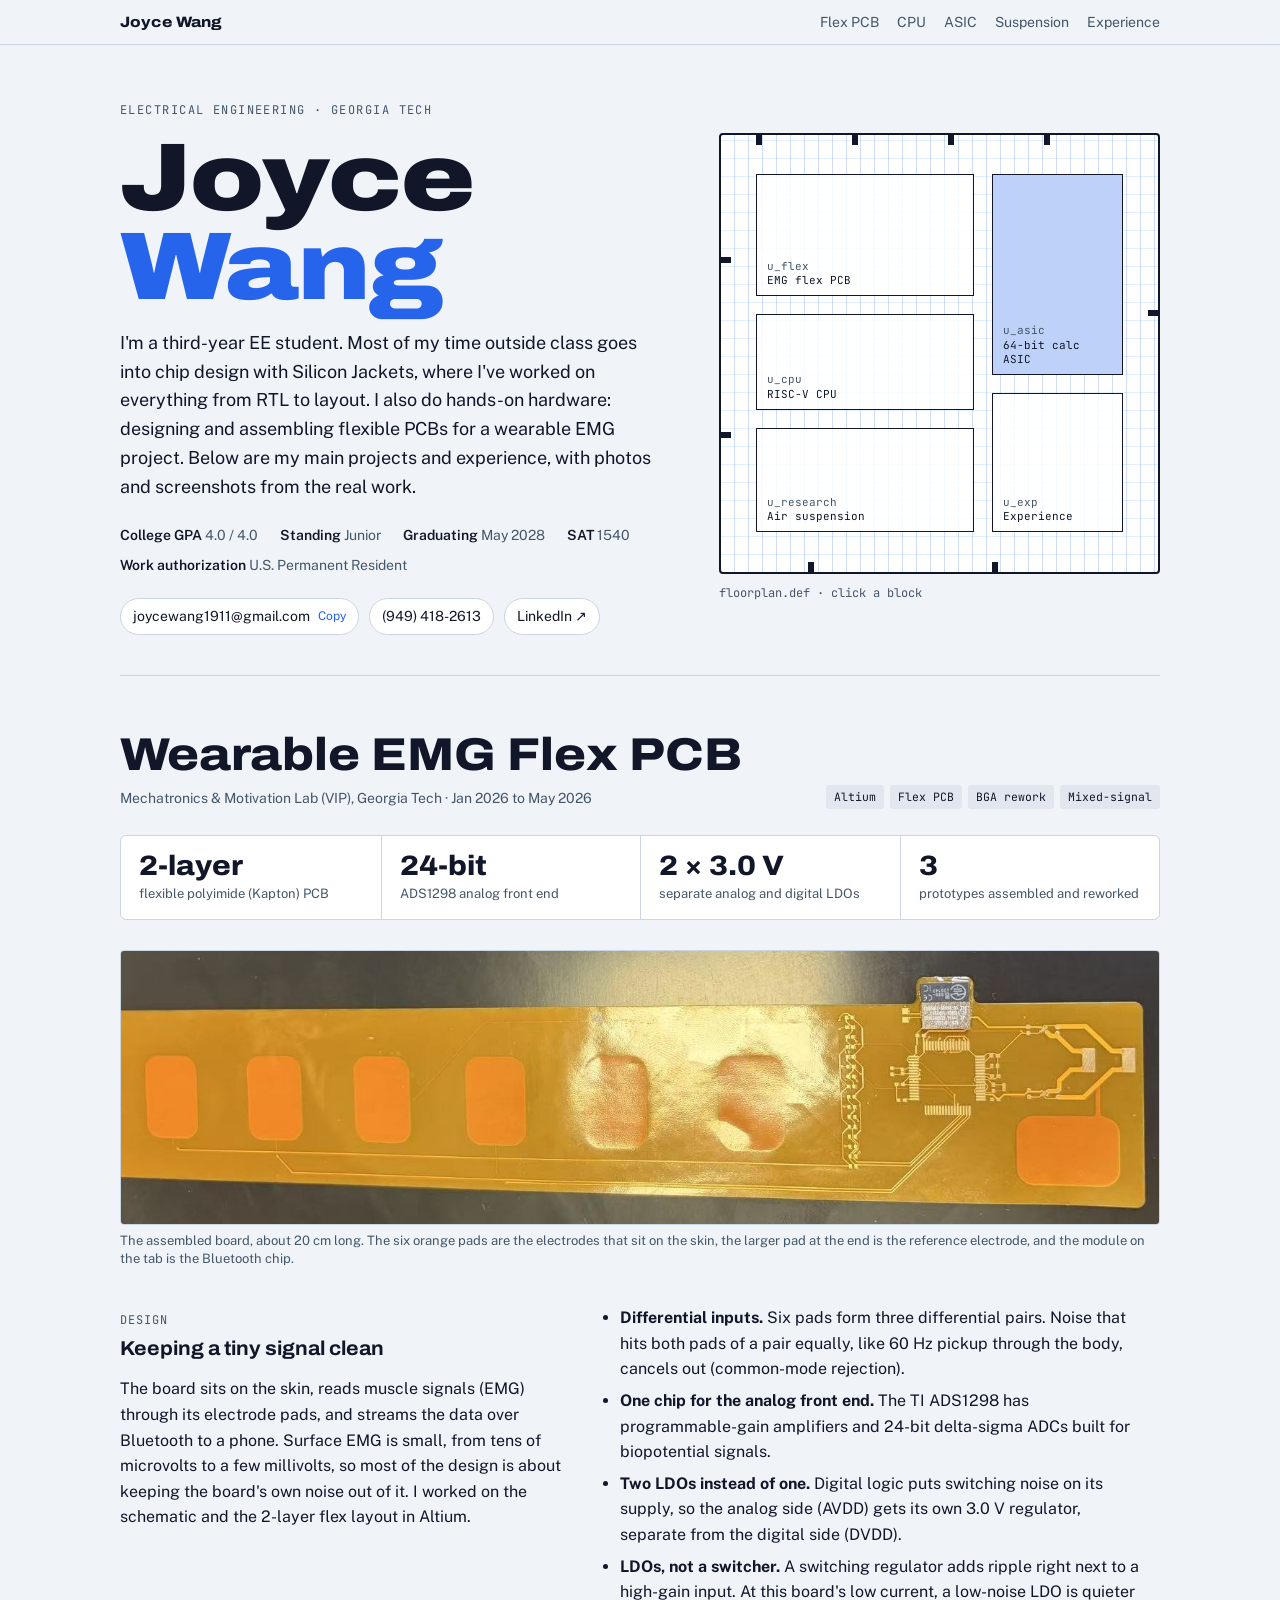
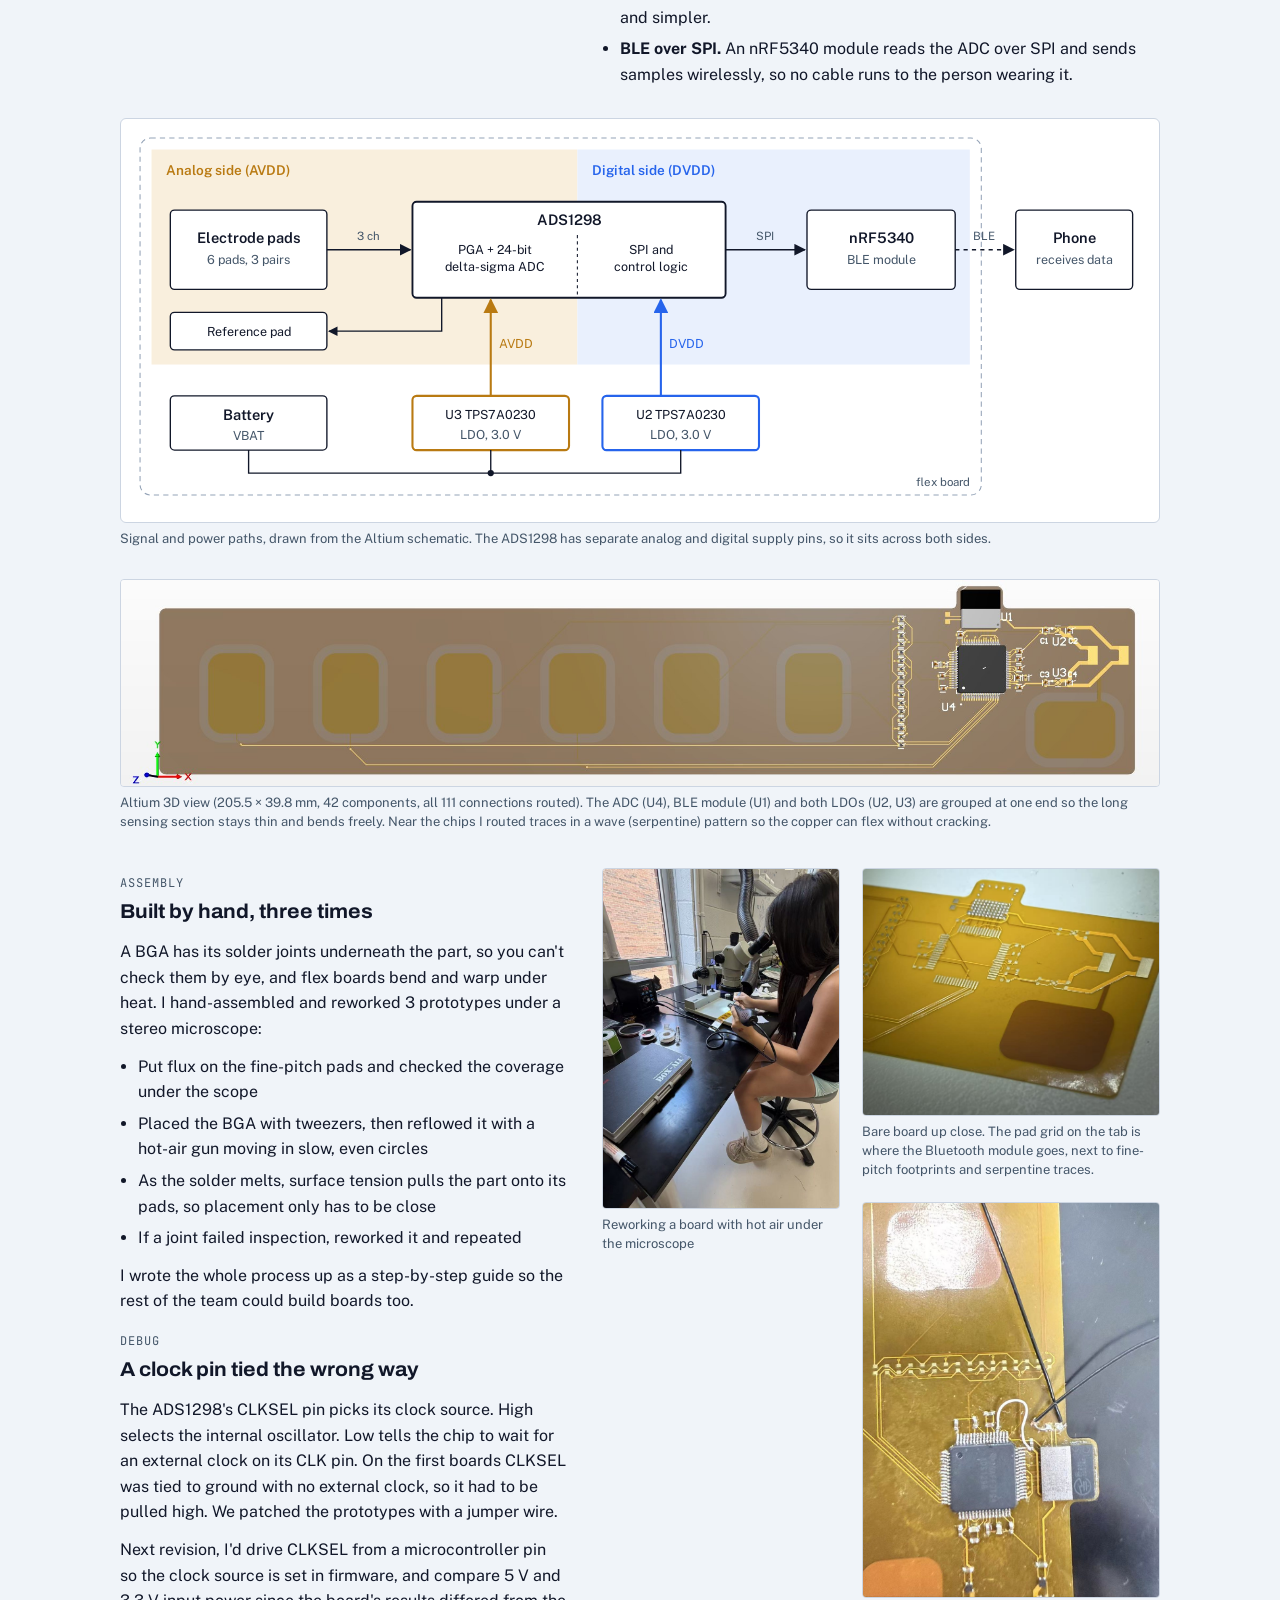
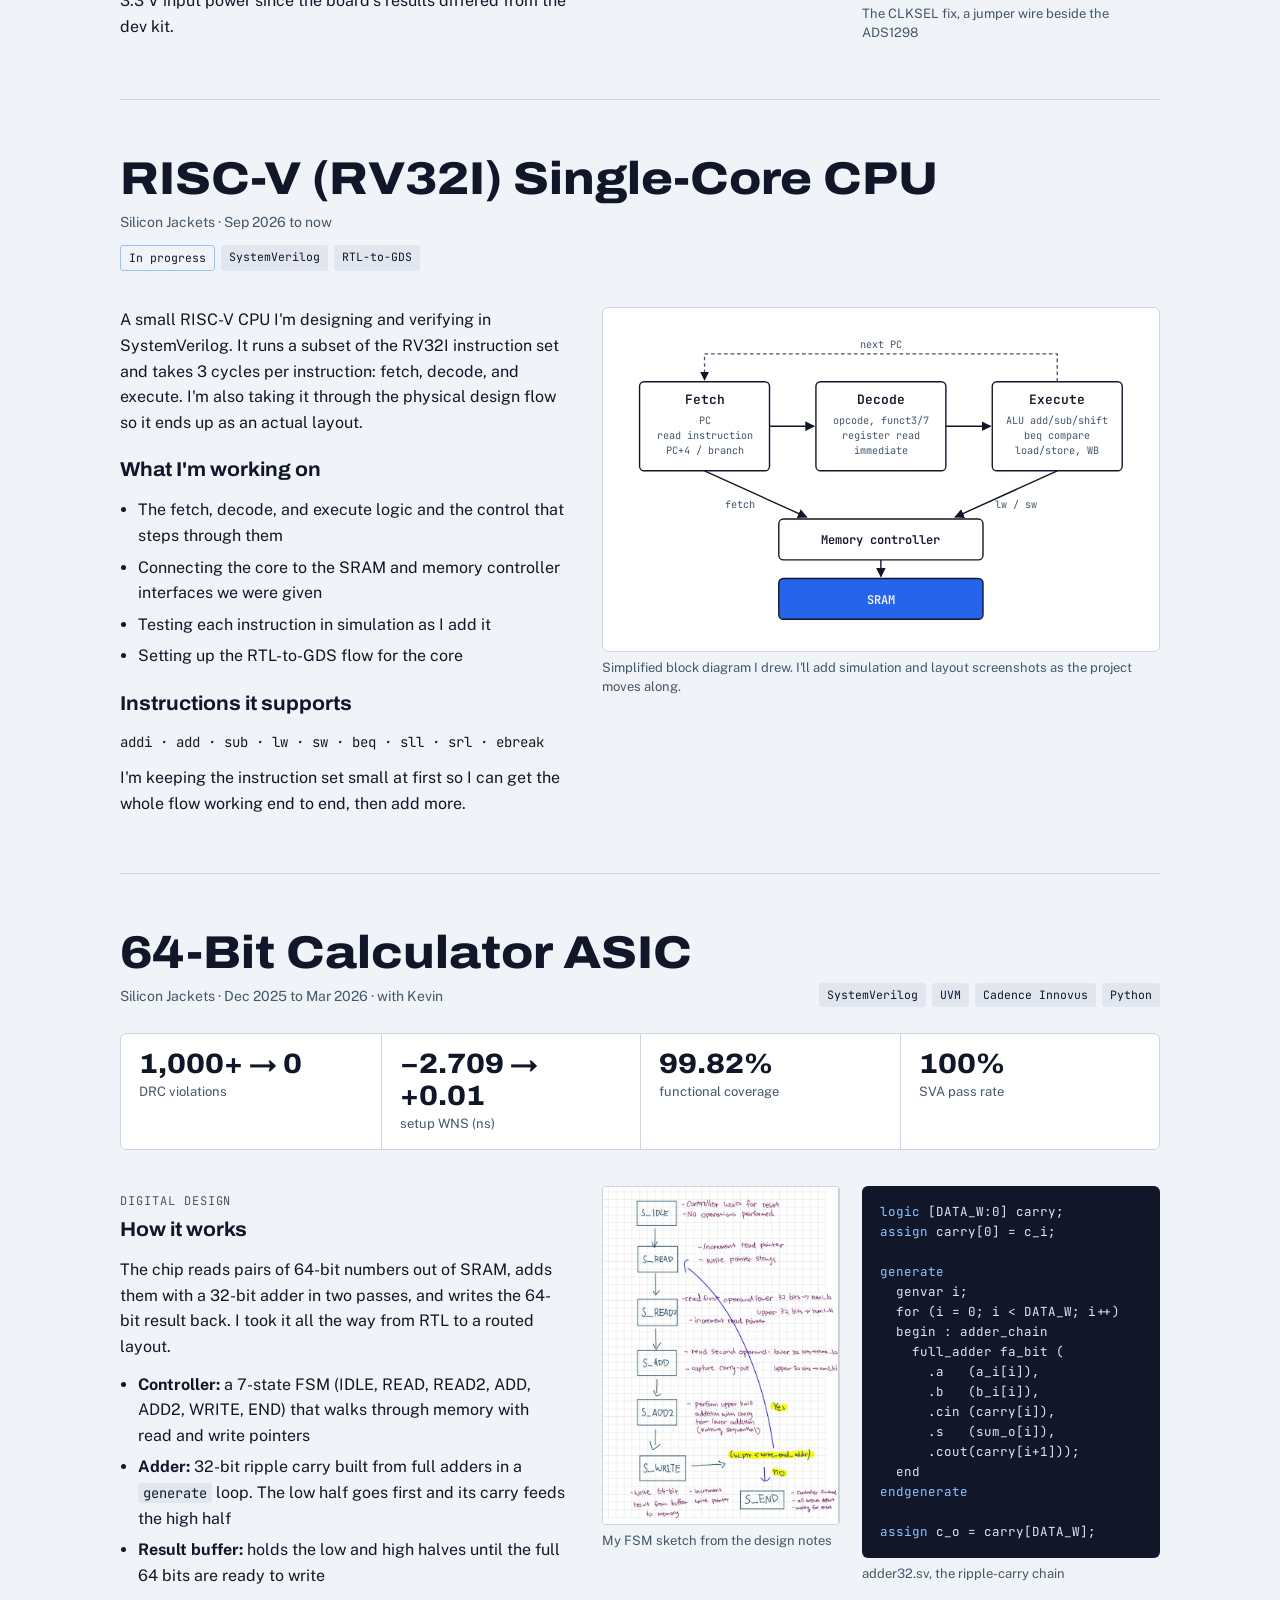
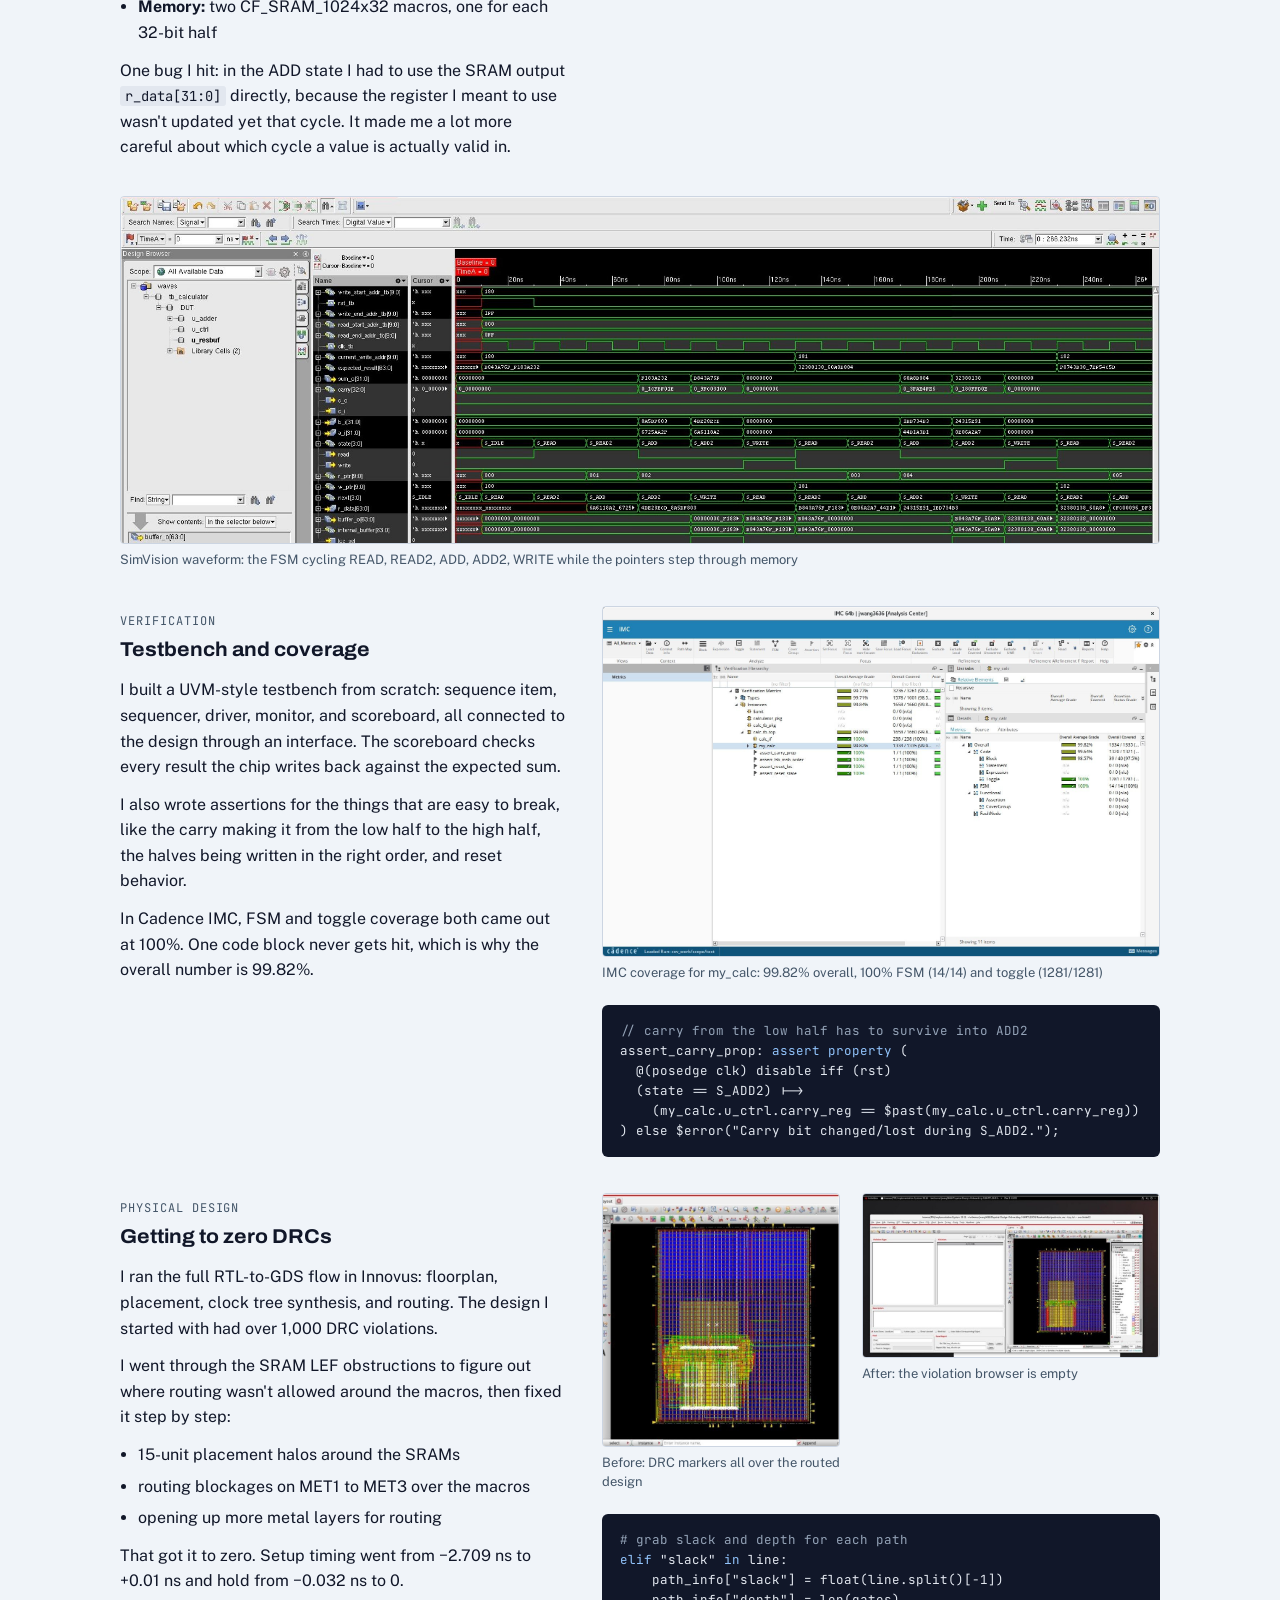
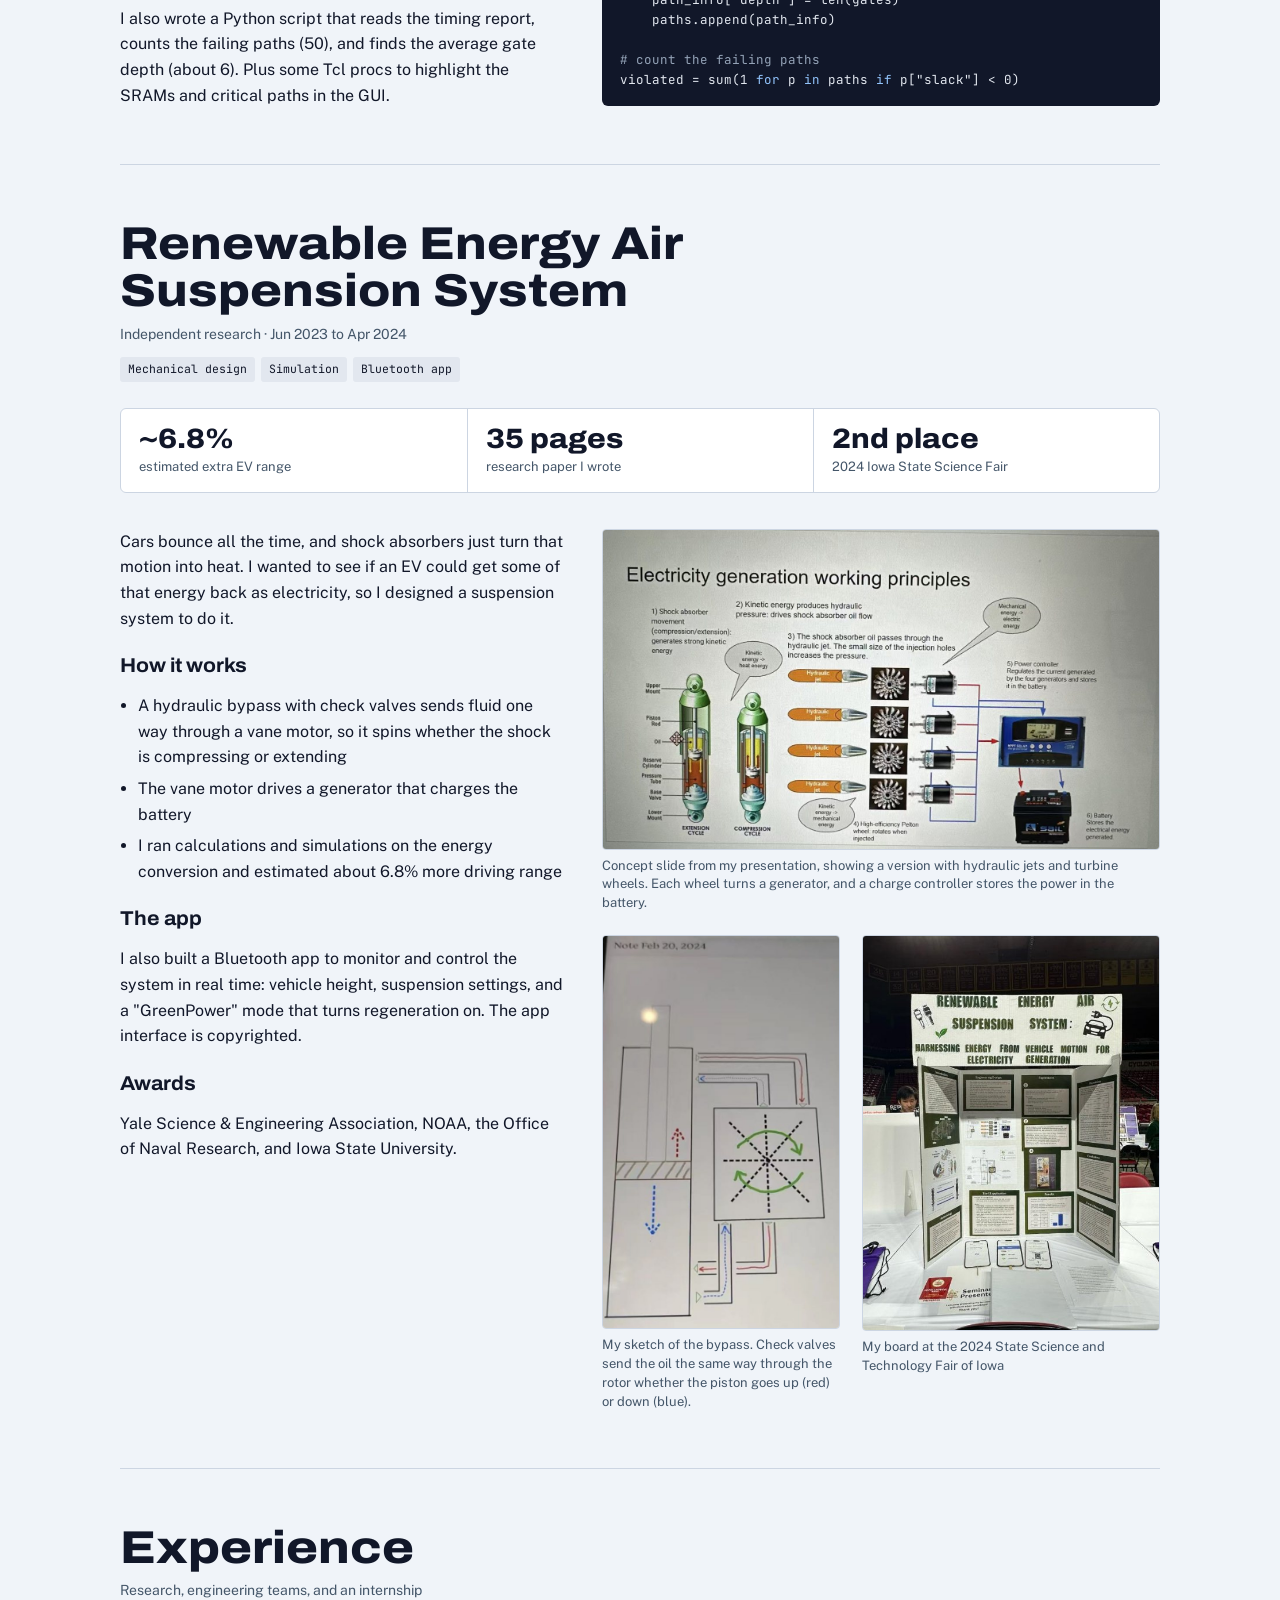
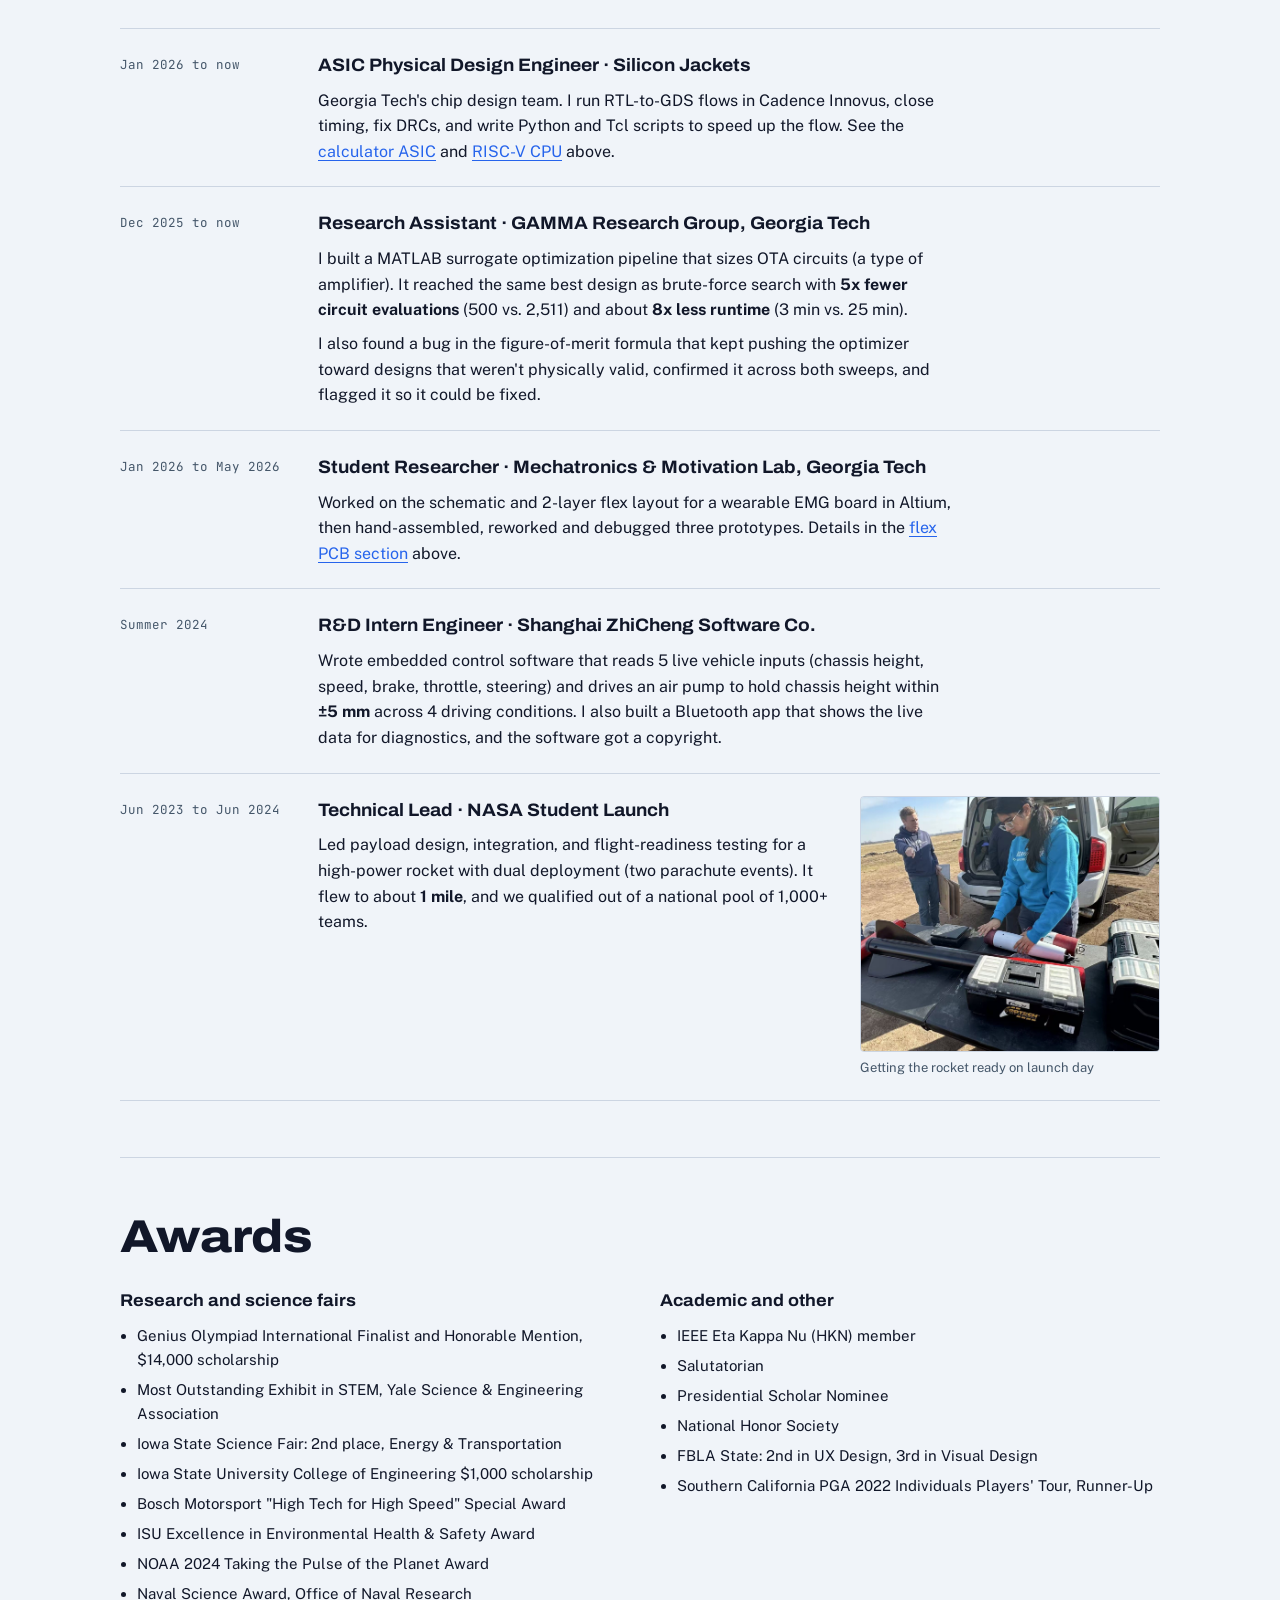
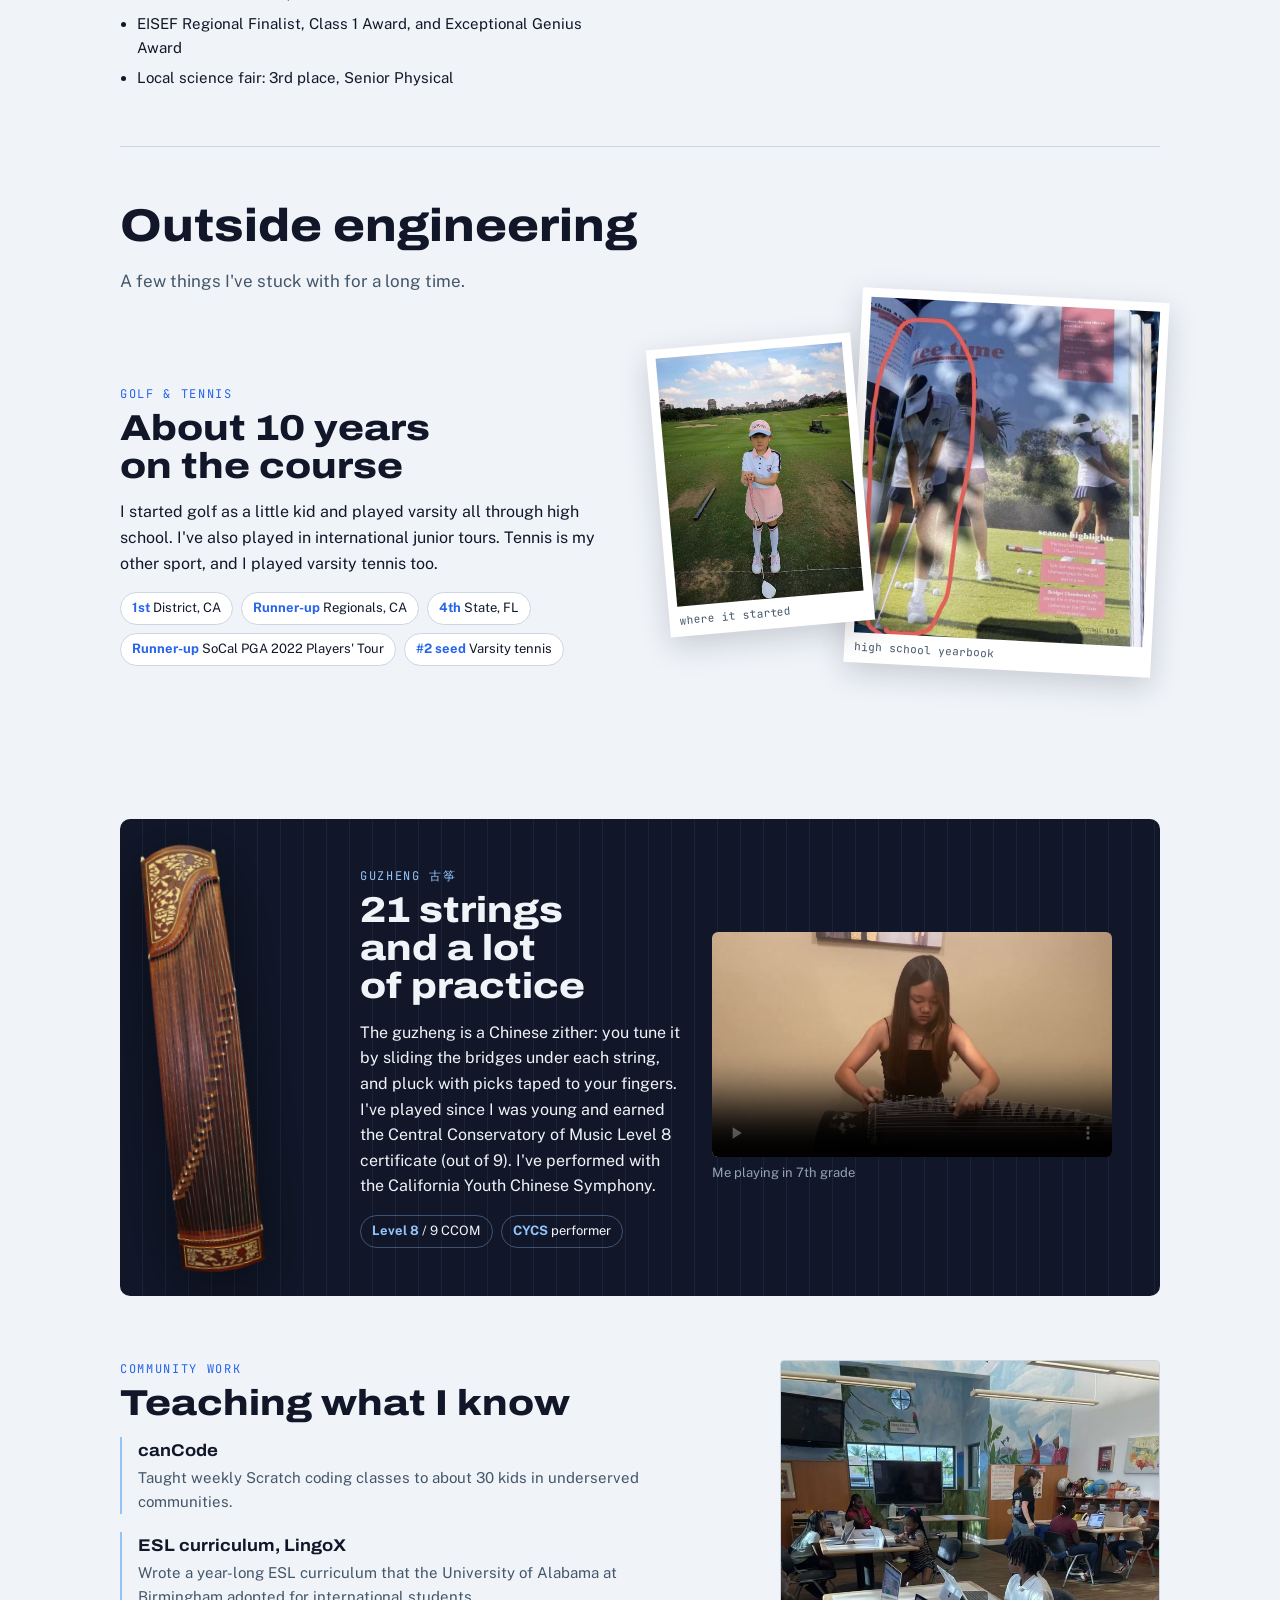
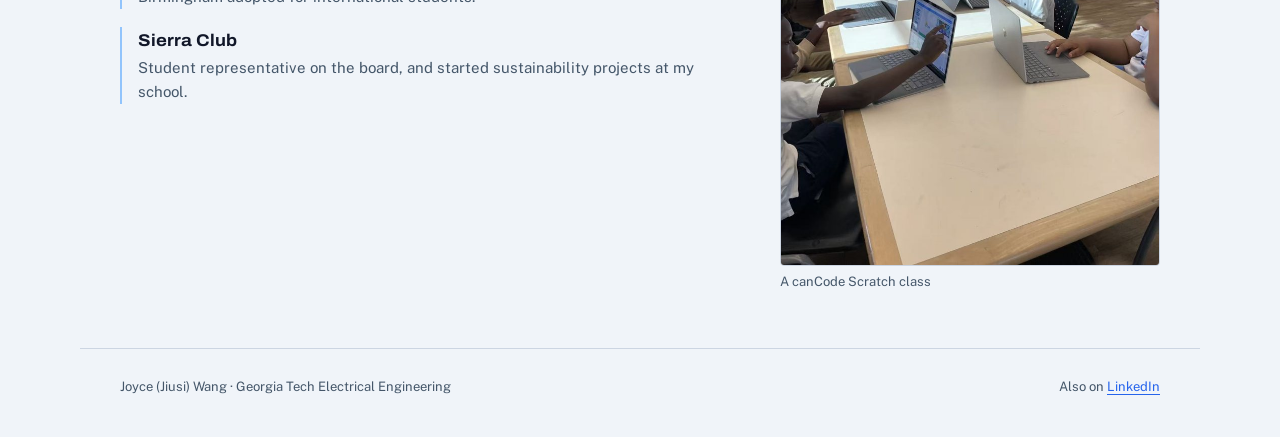
==== index.html @ 40209991 "Update EMG flex PCB section Correct ADC (24-bit ADS1298) and supply rails (two 3.0 V LDOs), add sign" ====
<!doctype html>
<html lang="en">
<head>
<meta charset="utf-8">
<meta name="viewport" content="width=device-width, initial-scale=1, viewport-fit=cover">
<meta name="description" content="Joyce Wang, Electrical Engineering at Georgia Tech. Flex PCB, ASIC design, verification, and physical design projects.">
<title>Joyce Wang Portfolio</title>
<link rel="preconnect" href="https://fonts.googleapis.com">
<link rel="preconnect" href="https://fonts.gstatic.com" crossorigin>
<link rel="stylesheet" href="https://fonts.googleapis.com/css2?family=Archivo:wdth,wght@100..125,500..900&family=Public+Sans:ital,wght@0,400;0,600;1,400&family=JetBrains+Mono:wght@400;600&display=swap">
<style>
/* Layout: a chip "die" header, then one long column per project with a spec strip, prose on the left, tool screenshots on the right. Colors borrow from Innovus metal layers. */
/* Palette: Neural Gray / Neural Dark / Neural Blue / black, with their tints. Layout: chip "die" header, one column per project, a darker band for the guzheng. */
:root {
  --bg: #F0F4F9;
  --surface: #FFFFFF;
  --fg: #111729;          /* neural dark */
  --muted: #445669;
  --line: #CCD5E2;
  --accent: #2664EC;      /* neural blue */
  --accent-soft: #E2E7EF;
  --hl: #92C4FC;          /* light blue tint */
  --gray: #94A3B7;        /* neural gray */
  --code-bg: #111729;
  --code-fg: #E2E7EF;
  --code-dim: #94A3B7;
  --panel: #111729;
  --panel-fg: #F0F4F9;
  --panel-muted: #94A3B7;
  --f-display: "Archivo", "Arial Narrow", system-ui, sans-serif;
  --f-body: "Public Sans", system-ui, -apple-system, "Segoe UI", sans-serif;
  --f-mono: "JetBrains Mono", ui-monospace, "SFMono-Regular", Consolas, monospace;
}
@media (prefers-color-scheme: dark) {
  :root:not([data-theme="light"]) {
    --bg: #000000; --surface: #111729; --fg: #F0F4F9; --muted: #94A3B7; --line: #1E293C;
    --accent: #3E81F7; --accent-soft: #1E293C; --hl: #92C4FC; --gray: #94A3B7;
    --code-bg: #0A0F1C; --code-fg: #E2E7EF; --code-dim: #94A3B7;
    --panel: #111729; --panel-fg: #F0F4F9; --panel-muted: #94A3B7;
    color-scheme: dark;
  }
}
:root[data-theme="dark"] {
  --bg: #000000; --surface: #111729; --fg: #F0F4F9; --muted: #94A3B7; --line: #1E293C;
  --accent: #3E81F7; --accent-soft: #1E293C; --hl: #92C4FC; --gray: #94A3B7;
  --code-bg: #0A0F1C; --code-fg: #E2E7EF; --code-dim: #94A3B7;
  --panel: #111729; --panel-fg: #F0F4F9; --panel-muted: #94A3B7;
  color-scheme: dark;
}

* { box-sizing: border-box; }
body { background: var(--bg); color: var(--fg); font-family: var(--f-body); font-size: 16px; line-height: 1.6; margin: 0; }
.wrap { max-width: 1120px; margin: 0 auto; padding-inline: clamp(16px, 4vw, 40px); }
a { color: var(--accent); text-underline-offset: 3px; }
a:focus-visible, button:focus-visible { outline: 2px solid var(--accent); outline-offset: 2px; border-radius: 3px; }
h1, h2, h3 { font-family: var(--f-display); text-wrap: balance; margin: 0; }
p { margin: 0; }
.mono { font-family: var(--f-mono); }

/* top bar */
.bar { position: sticky; top: env(safe-area-inset-top, 0px); z-index: 5; background: color-mix(in srgb, var(--bg) 88%, transparent); backdrop-filter: blur(8px); border-bottom: 1px solid var(--line); }
.bar .wrap { display: flex; flex-wrap: wrap; align-items: center; justify-content: space-between; gap: 16px; padding-block: 10px; }
.bar b { font-family: var(--f-display); font-stretch: 112%; font-weight: 800; font-size: 15px; letter-spacing: .01em; }
.bar nav { display: flex; gap: 18px; flex-wrap: wrap; font-size: 14px; }
.bar nav a { color: var(--muted); text-decoration: none; }
.bar nav a:hover { color: var(--fg); }

/* hero */
.hero > div { min-width: 0; }
.hero { padding-block: 56px 40px; display: grid; grid-template-columns: 1.25fr 1fr; gap: 48px; align-items: center; }
.eyebrow { font-family: var(--f-mono); font-size: 12px; letter-spacing: .12em; text-transform: uppercase; color: var(--muted); }
.hero h1 { font-size: clamp(48px, 9vw, 96px); font-stretch: 118%; font-weight: 900; line-height: .92; letter-spacing: -.01em; margin-block: 14px 18px; }
.hero h1 span { color: var(--accent); }
.hero .lede { font-size: 18px; max-width: 34em; color: var(--fg); }
.facts { display: flex; flex-wrap: wrap; gap: 8px 22px; margin-top: 22px; font-size: 14px; color: var(--muted); }
.facts strong { color: var(--fg); font-weight: 600; }
.contact { margin-top: 22px; display: flex; flex-wrap: wrap; gap: 10px; align-items: center; font-size: 14px; }
.chip { display: inline-flex; align-items: center; gap: 8px; border: 1px solid var(--line); background: var(--surface); border-radius: 999px; padding: 6px 12px; color: var(--fg); text-decoration: none; }
.chip button { font: inherit; font-size: 12px; color: var(--accent); background: none; border: 0; padding: 0; cursor: pointer; }
.chip .addr { user-select: all; }

/* die graphic */
.die { position: relative; aspect-ratio: 1 / 1; max-width: 100%; border: 2px solid var(--fg); border-radius: 4px; background:
  repeating-linear-gradient(90deg, transparent 0 13px, color-mix(in srgb, var(--accent) 22%, transparent) 13px 14px),
  repeating-linear-gradient(0deg, transparent 0 17px, color-mix(in srgb, var(--hl) 26%, transparent) 17px 18px),
  var(--surface); overflow: hidden; }
.die .pad { position: absolute; background: var(--fg); }
.die .blk { position: absolute; border: 1.5px solid var(--fg); background: color-mix(in srgb, var(--surface) 82%, transparent); display: flex; align-items: flex-end; padding: 8px 10px; font-family: var(--f-mono); font-size: 11px; line-height: 1.3; color: var(--fg); text-decoration: none; transition: background .2s; }
.die .blk:hover { background: var(--accent-soft); }
.die .blk em { font-style: normal; color: var(--muted); display: block; }
.die .sram { background: color-mix(in srgb, var(--accent) 30%, var(--surface)); }
.die-cap { margin-top: 10px; font-size: 12px; color: var(--muted); font-family: var(--f-mono); }

/* project sections */
section.proj { border-top: 1px solid var(--line); padding-block: 56px; }
.proj-head { display: flex; flex-wrap: wrap; justify-content: space-between; align-items: end; gap: 12px 24px; margin-bottom: 26px; }
.proj-head h2 { font-size: clamp(30px, 5vw, 46px); font-stretch: 112%; font-weight: 800; line-height: 1.02; }
.proj-head .meta { font-size: 14px; color: var(--muted); margin-top: 8px; }
.tags { display: flex; flex-wrap: wrap; gap: 6px; }
.tag { font-family: var(--f-mono); font-size: 11.5px; padding: 3px 8px; border-radius: 3px; background: var(--accent-soft); color: var(--fg); }
.status { font-family: var(--f-mono); font-size: 11.5px; padding: 3px 8px; border-radius: 3px; border: 1px solid var(--hl); color: var(--fg); }

.specs { display: grid; grid-template-columns: repeat(4, minmax(0, 1fr)); border: 1px solid var(--line); border-radius: 6px; background: var(--surface); margin-bottom: 30px; }
.specs.three { grid-template-columns: repeat(3, minmax(0, 1fr)); }
.spec { padding: 14px 18px; border-left: 1px solid var(--line); min-width: 0; }
.spec:first-child { border-left: 0; }
.spec .v { font-family: var(--f-display); font-stretch: 108%; font-weight: 800; font-size: clamp(20px, 2.6vw, 28px); line-height: 1.15; font-variant-numeric: tabular-nums; }
.spec .k { font-size: 13px; color: var(--muted); margin-top: 2px; }

.part { display: grid; grid-template-columns: minmax(0, 1fr) minmax(0, 1.25fr); gap: 36px; align-items: start; margin-top: 36px; }
.part:first-of-type { margin-top: 0; }
.text { display: grid; gap: 12px; max-width: 34em; min-width: 0; }
.text h3 { font-size: 20px; font-stretch: 106%; font-weight: 700; margin-top: 6px; }
.text h3 .n { font-family: var(--f-mono); font-size: 12px; font-weight: 400; color: var(--muted); letter-spacing: .08em; display: block; margin-bottom: 2px; text-transform: uppercase; }
.text ul { margin: 0; padding-left: 1.1em; display: grid; gap: 6px; }
.text code { font-family: var(--f-mono); font-size: .86em; background: var(--accent-soft); padding: 1px 5px; border-radius: 3px; }
.figs { display: grid; gap: 22px; min-width: 0; }
.figs.two { grid-template-columns: minmax(0, .8fr) minmax(0, 1fr); align-items: start; }
figure { margin: 0; min-width: 0; }
figure img { display: block; width: 100%; height: auto; border: 1px solid var(--line); border-radius: 4px; background: var(--surface); }
figcaption { font-size: 13px; color: var(--muted); margin-top: 7px; line-height: 1.45; }
pre.code { margin: 0; background: var(--code-bg); color: var(--code-fg); font-family: var(--f-mono); font-size: 12.5px; line-height: 1.6; padding: 16px 18px; border-radius: 6px; overflow-x: auto; }
pre.code .c { color: var(--code-dim); }
pre.code .k { color: var(--hl); }

.diagram { background: var(--surface); border: 1px solid var(--line); border-radius: 6px; padding: 18px; overflow-x: auto; }
.diagram svg { display: block; width: 100%; min-width: 460px; height: auto; }
.diagram svg text { font-family: var(--f-mono); }

/* EMG block diagram */
.emg-dia svg text { font-family: var(--f-body); }
.emg-dia .t-b { font-size: 14px; font-weight: 600; fill: var(--fg); }
.emg-dia .t-s { font-size: 12px; fill: var(--fg); }
.emg-dia .t-sm { font-size: 11px; }
.emg-dia .t-dom { font-size: 13px; font-weight: 600; }
.emg-dia .f-fg { fill: var(--fg); }
.emg-dia .f-mut { fill: var(--muted); }
.emg-dia .f-kap { fill: #B97A12; }
.emg-dia .f-acc { fill: var(--accent); }
.emg-dia .box { fill: var(--surface); stroke: var(--fg); stroke-width: 1.3; }
.emg-dia .box.thick { stroke-width: 1.8; }
.emg-dia .box.s-kap { stroke: #B97A12; stroke-width: 2; }
.emg-dia .box.s-acc { stroke: var(--accent); stroke-width: 2; }
.emg-dia .outline { fill: none; stroke: var(--gray); stroke-dasharray: 5 4; }
.emg-dia .dom-a { fill: color-mix(in srgb, #D9971E 15%, var(--surface)); }
.emg-dia .dom-d { fill: color-mix(in srgb, var(--accent) 10%, var(--surface)); }
.emg-dia .dash { stroke: var(--fg); stroke-dasharray: 3 3; }
.emg-dia .wire { fill: none; stroke: var(--fg); stroke-width: 1.6; }
.emg-dia .wire.thin { stroke-width: 1.3; }
.emg-dia .wire.dashed { stroke-dasharray: 4 4; }
.emg-dia .rail-a { stroke: #B97A12; stroke-width: 2; }
.emg-dia .rail-d { stroke: var(--accent); stroke-width: 2; }

.awards { display: grid; grid-template-columns: repeat(2, minmax(0, 1fr)); gap: 12px 40px; }
.awards h3 { font-size: 17px; font-stretch: 106%; font-weight: 700; margin-bottom: 10px; }
.awards ul { margin: 0; padding-left: 1.1em; display: grid; gap: 6px; font-size: 15px; }
@media (max-width: 860px) {
  .awards { grid-template-columns: 1fr; }
}
/* outside engineering */
.life { display: grid; gap: 64px; }
.life-intro { font-size: 17px; color: var(--muted); max-width: 36em; margin-top: -8px; }
.kicker { font-family: var(--f-mono); font-size: 12px; letter-spacing: .14em; text-transform: uppercase; color: var(--accent); }
.life h3 { font-family: var(--f-display); font-stretch: 116%; font-weight: 800; font-size: clamp(26px, 4vw, 36px); line-height: 1.05; margin-block: 6px 14px; }
.life p { max-width: 34em; }
.facts-row { display: flex; flex-wrap: wrap; gap: 8px; margin-top: 16px; }
.pill { font-size: 13px; padding: 5px 11px; border-radius: 999px; border: 1px solid var(--line); background: var(--surface); }
.pill b { color: var(--accent); }

.golf { display: grid; grid-template-columns: minmax(0, 1fr) minmax(0, 1.05fr); gap: 40px; align-items: center; }
.snaps { position: relative; min-height: 460px; }
.snap { position: absolute; margin: 0; background: #fff; padding: 9px 9px 30px; box-shadow: 0 10px 30px rgba(17,23,41,.18); }
.snap img { display: block; border: 0; border-radius: 0; width: 100%; height: auto; }
.snap figcaption { position: absolute; left: 10px; right: 10px; bottom: 7px; font-family: var(--f-mono); font-size: 11px; color: #445669; margin: 0; }
.snap.kid { width: 40%; left: 2%; top: 46px; transform: rotate(-5deg); z-index: 1; }
.snap.yb { width: 60%; right: 0; top: 0; transform: rotate(3deg); }

.guzheng { position: relative; background: var(--panel); color: var(--panel-fg); border-radius: 10px; padding: clamp(24px, 4vw, 48px); padding-left: clamp(24px, 22vw, 240px); overflow: hidden; min-height: 460px; display: flex; align-items: center; }
.guzheng .kicker { color: var(--hl); }
.guzheng p { color: var(--panel-fg); }
.guzheng .strings { position: absolute; inset: 0; background: repeating-linear-gradient(90deg, transparent 0 22px, rgba(146,196,252,.07) 22px 23px); pointer-events: none; }
.guzheng .instrument { position: absolute; left: clamp(18px, 3vw, 44px); top: 50%; height: 90%; width: auto; transform: translateY(-50%) rotate(-6deg); filter: drop-shadow(0 18px 30px rgba(0,0,0,.5)); pointer-events: none; }
.gz-body { position: relative; width: 100%; display: grid; grid-template-columns: minmax(0, 1fr) minmax(0, 1.25fr); gap: 32px; align-items: center; }
.gz-body .pill { background: transparent; border-color: rgba(146,196,252,.35); color: var(--panel-fg); }
.gz-body .pill b { color: var(--hl); }
.video { margin: 0; }
.video video { display: block; width: 100%; aspect-ratio: 16 / 9; background: #000; border-radius: 6px; }
.video figcaption { color: var(--panel-muted); }

.community { display: grid; grid-template-columns: minmax(0, 1.4fr) minmax(0, 1fr); gap: 40px; align-items: start; }
.community figure { max-width: 380px; justify-self: end; }
.cw { list-style: none; margin: 0; padding: 0; display: grid; gap: 18px; }
.cw li { display: grid; gap: 2px; padding-left: 16px; border-left: 2px solid var(--hl); }
.cw b { font-family: var(--f-display); font-stretch: 108%; font-size: 17px; }
.cw span { color: var(--muted); font-size: 15px; }
.sat-line { font-family: var(--f-mono); font-size: 13px; color: var(--muted); }

@media (max-width: 860px) {
  .golf, .community, .gz-body { grid-template-columns: 1fr; }
  .snaps { min-height: 400px; max-width: 520px; }
  .guzheng { padding-left: clamp(24px, 4vw, 48px); padding-top: 110px; display: block; min-height: 0; }
  .guzheng .instrument { height: auto; width: 110%; max-width: none; left: -5%; top: 20px; transform: rotate(-90deg) translateX(0); transform-origin: center; display: none; }
  .guzheng .instrument-h { display: block; }
}
.guzheng .instrument-h { display: none; position: absolute; top: 24px; left: 50%; width: 88%; transform: translateX(-50%); pointer-events: none; }
.wide { margin-bottom: 30px; }
.exp { display: grid; gap: 0; border-top: 1px solid var(--line); }
.job { display: grid; grid-template-columns: 170px minmax(0, 1fr); gap: 8px 28px; padding-block: 22px; border-bottom: 1px solid var(--line); }
.job.has-photo { grid-template-columns: 170px minmax(0, 1fr) minmax(0, 300px); }
.job .when { font-family: var(--f-mono); font-size: 12.5px; color: var(--muted); padding-top: 4px; font-variant-numeric: tabular-nums; }
.job .what { display: grid; gap: 8px; align-content: start; max-width: 40em; min-width: 0; }
.job h3 { font-size: 18px; font-stretch: 106%; font-weight: 700; }
@media (max-width: 860px) {
  .job, .job.has-photo { grid-template-columns: 1fr; }
}
footer { border-top: 1px solid var(--line); padding-block: 28px 40px; font-size: 13px; color: var(--muted); display: flex; flex-wrap: wrap; gap: 8px 24px; justify-content: space-between; }

@media (max-width: 860px) {
  .hero { grid-template-columns: 1fr; padding-block: 36px 28px; gap: 32px; }
  .die { max-width: min(420px, 100%); }
  .part, .figs.two { grid-template-columns: 1fr; }
  .specs { grid-template-columns: repeat(2, minmax(0, 1fr)); }
  .specs .spec:nth-child(3) { border-left: 0; }
  .specs .spec:nth-child(n+3) { border-top: 1px solid var(--line); }
  .specs.three { grid-template-columns: 1fr; }
  .specs.three .spec { border-left: 0; border-top: 1px solid var(--line); }
  .specs.three .spec:first-child { border-top: 0; }
}
@media (max-width: 520px) {
  .bar nav { gap: 12px; font-size: 13px; }
  .bar nav .hide-sm { display: none; }
}
@media (prefers-reduced-motion: reduce) { * { transition: none !important; scroll-behavior: auto !important; } }
html { scroll-behavior: smooth; }
section[id] { scroll-margin-top: 64px; }
</style>
</head>
<body>

<header class="bar">
  <div class="wrap">
    <b>Joyce Wang</b>
    <nav aria-label="Projects">
      <a href="#flex">Flex PCB</a>
      <a href="#cpu">CPU</a>
      <a href="#asic">ASIC</a>
      <a href="#suspension" class="hide-sm">Suspension</a>
      <a href="#experience">Experience</a>
    </nav>
  </div>
</header>

<main class="wrap">
  <div class="hero">
    <div>
      <div class="eyebrow">Electrical Engineering · Georgia Tech</div>
      <h1>Joyce<br><span>Wang</span></h1>
      <p class="lede">I'm a third-year EE student. Most of my time outside class goes into chip design with Silicon Jackets, where I've worked on everything from RTL to layout. I also do hands-on hardware: designing and assembling flexible PCBs for a wearable EMG project. Below are my main projects and experience, with photos and screenshots from the real work.</p>
      <div class="facts">
        <span><strong>College GPA</strong> 4.0 / 4.0</span>
        <span><strong>Standing</strong> Junior</span>
        <span><strong>Graduating</strong> May 2028</span>
        <span><strong>SAT</strong> 1540</span>
        <span><strong>Work authorization</strong> U.S. Permanent Resident</span>
      </div>
      <div class="contact" id="contact">
        <span class="chip"><span class="addr" id="email">joycewang1911@gmail.com</span><button type="button" id="copy-email" aria-label="Copy email address">Copy</button></span>
        <span class="chip"><span class="addr">(949) 418-2613</span></span>
        <a class="chip" href="https://www.linkedin.com/in/9yceee" target="_blank" rel="noopener">LinkedIn ↗</a>
      </div>
    </div>
    <div>
      <div class="die" role="navigation" aria-label="Project map">
        <span class="pad" style="left:8%;top:0;width:6px;height:10px"></span>
        <span class="pad" style="left:30%;top:0;width:6px;height:10px"></span>
        <span class="pad" style="left:52%;top:0;width:6px;height:10px"></span>
        <span class="pad" style="left:74%;top:0;width:6px;height:10px"></span>
        <span class="pad" style="left:20%;bottom:0;width:6px;height:10px"></span>
        <span class="pad" style="left:62%;bottom:0;width:6px;height:10px"></span>
        <span class="pad" style="left:0;top:28%;width:10px;height:6px"></span>
        <span class="pad" style="left:0;top:68%;width:10px;height:6px"></span>
        <span class="pad" style="right:0;top:40%;width:10px;height:6px"></span>
        <a class="blk" href="#flex" style="left:8%;top:9%;width:50%;height:28%"><span><em>u_flex</em>EMG flex PCB</span></a>
        <a class="blk" href="#cpu" style="left:8%;top:41%;width:50%;height:22%"><span><em>u_cpu</em>RISC-V CPU</span></a>
        <a class="blk sram" href="#asic" style="left:62%;top:9%;width:30%;height:46%"><span><em>u_asic</em>64-bit calc ASIC</span></a>
        <a class="blk" href="#suspension" style="left:8%;top:67%;width:50%;height:24%"><span><em>u_research</em>Air suspension</span></a>
        <a class="blk" href="#experience" style="left:62%;top:59%;width:30%;height:32%"><span><em>u_exp</em>Experience</span></a>
      </div>
      <div class="die-cap">floorplan.def · click a block</div>
    </div>
  </div>

  <!-- FLEX PCB -->
  <section class="proj" id="flex">
    <div class="proj-head">
      <div>
        <h2>Wearable EMG Flex PCB</h2>
        <div class="meta">Mechatronics &amp; Motivation Lab (VIP), Georgia Tech · Jan 2026 to May 2026</div>
      </div>
      <div class="tags"><span class="tag">Altium</span><span class="tag">Flex PCB</span><span class="tag">BGA rework</span><span class="tag">Mixed-signal</span></div>
    </div>

    <div class="specs">
      <div class="spec"><div class="v">2-layer</div><div class="k">flexible polyimide (Kapton) PCB</div></div>
      <div class="spec"><div class="v">24-bit</div><div class="k">ADS1298 analog front end</div></div>
      <div class="spec"><div class="v">2 &times; 3.0 V</div><div class="k">separate analog and digital LDOs</div></div>
      <div class="spec"><div class="v">3</div><div class="k">prototypes assembled and reworked</div></div>
    </div>

    <figure class="wide">
      <img src="flex-strip.jpg" alt="Long flexible orange PCB with six electrode pads and a soldered Bluetooth module at one end" width="1440" height="378">
      <figcaption>The assembled board, about 20 cm long. The six orange pads are the electrodes that sit on the skin, the larger pad at the end is the reference electrode, and the module on the tab is the Bluetooth chip.</figcaption>
    </figure>

    <div class="part">
      <div class="text">
        <h3><span class="n">Design</span>Keeping a tiny signal clean</h3>
        <p>The board sits on the skin, reads muscle signals (EMG) through its electrode pads, and streams the data over Bluetooth to a phone. Surface EMG is small, from tens of microvolts to a few millivolts, so most of the design is about keeping the board's own noise out of it. I worked on the schematic and the 2-layer flex layout in Altium.</p>
      </div>
      <div class="text">
        <ul>
          <li><b>Differential inputs.</b> Six pads form three differential pairs. Noise that hits both pads of a pair equally, like 60 Hz pickup through the body, cancels out (common-mode rejection).</li>
          <li><b>One chip for the analog front end.</b> The TI ADS1298 has programmable-gain amplifiers and 24-bit delta-sigma ADCs built for biopotential signals.</li>
          <li><b>Two LDOs instead of one.</b> Digital logic puts switching noise on its supply, so the analog side (AVDD) gets its own 3.0 V regulator, separate from the digital side (DVDD).</li>
          <li><b>LDOs, not a switcher.</b> A switching regulator adds ripple right next to a high-gain input. At this board's low current, a low-noise LDO is quieter and simpler.</li>
          <li><b>BLE over SPI.</b> An nRF5340 module reads the ADC over SPI and sends samples wirelessly, so no cable runs to the person wearing it.</li>
        </ul>
      </div>
    </div>

    <figure class="wide" style="margin-top:30px">
      <div class="diagram emg-dia">
        <svg viewBox="0 0 960 352" role="img" aria-label="Block diagram. Electrode pads feed the ADS1298 ADC, which talks to the nRF5340 BLE module over SPI and on to a phone. A battery feeds two TPS7A0230 LDOs: one makes AVDD for the analog side, the other DVDD for the digital side.">
          <defs>
            <marker id="eah" viewBox="0 0 10 10" refX="9" refY="5" markerWidth="7" markerHeight="7" orient="auto-start-reverse"><path d="M0 0 L10 5 L0 10 z" class="f-fg"/></marker>
            <marker id="eahk" viewBox="0 0 10 10" refX="9" refY="5" markerWidth="7" markerHeight="7" orient="auto-start-reverse"><path d="M0 0 L10 5 L0 10 z" class="f-kap"/></marker>
            <marker id="eahs" viewBox="0 0 10 10" refX="9" refY="5" markerWidth="7" markerHeight="7" orient="auto-start-reverse"><path d="M0 0 L10 5 L0 10 z" class="f-acc"/></marker>
          </defs>
          <rect x="1" y="1" width="806" height="342" rx="10" class="outline"/>
          <text x="796" y="334" text-anchor="end" class="t-sm f-mut">flex board</text>
          <rect x="12" y="12" width="408" height="206" class="dom-a"/>
          <rect x="420" y="12" width="376" height="206" class="dom-d"/>
          <text x="26" y="36" class="t-dom f-kap">Analog side (AVDD)</text>
          <text x="434" y="36" class="t-dom f-acc">Digital side (DVDD)</text>

          <rect x="30" y="70" width="150" height="76" rx="4" class="box"/>
          <text x="105" y="102" text-anchor="middle" class="t-b">Electrode pads</text>
          <text x="105" y="122" text-anchor="middle" class="t-s f-mut">6 pads, 3 pairs</text>
          <rect x="30" y="168" width="150" height="36" rx="4" class="box"/>
          <text x="105" y="191" text-anchor="middle" class="t-s">Reference pad</text>

          <rect x="262" y="62" width="300" height="92" rx="4" class="box thick"/>
          <line x1="420" y1="94" x2="420" y2="154" class="dash"/>
          <text x="412" y="84" text-anchor="middle" class="t-b">ADS1298</text>
          <text x="341" y="112" text-anchor="middle" class="t-s">PGA + 24-bit</text>
          <text x="341" y="128" text-anchor="middle" class="t-s">delta-sigma ADC</text>
          <text x="491" y="112" text-anchor="middle" class="t-s">SPI and</text>
          <text x="491" y="128" text-anchor="middle" class="t-s">control logic</text>

          <rect x="640" y="70" width="142" height="76" rx="4" class="box"/>
          <text x="711" y="102" text-anchor="middle" class="t-b">nRF5340</text>
          <text x="711" y="122" text-anchor="middle" class="t-s f-mut">BLE module</text>
          <rect x="840" y="70" width="112" height="76" rx="4" class="box"/>
          <text x="896" y="102" text-anchor="middle" class="t-b">Phone</text>
          <text x="896" y="122" text-anchor="middle" class="t-s f-mut">receives data</text>

          <line x1="180" y1="108" x2="260" y2="108" class="wire" marker-end="url(#eah)"/>
          <text x="220" y="99" text-anchor="middle" class="t-sm f-mut">3 ch</text>
          <line x1="562" y1="108" x2="638" y2="108" class="wire" marker-end="url(#eah)"/>
          <text x="600" y="99" text-anchor="middle" class="t-sm f-mut">SPI</text>
          <line x1="782" y1="108" x2="838" y2="108" class="wire dashed" marker-end="url(#eah)"/>
          <text x="810" y="99" text-anchor="middle" class="t-sm f-mut">BLE</text>
          <path d="M290 154 V186 H182" class="wire thin" marker-end="url(#eah)"/>

          <rect x="30" y="248" width="150" height="52" rx="4" class="box"/>
          <text x="105" y="271" text-anchor="middle" class="t-b">Battery</text>
          <text x="105" y="290" text-anchor="middle" class="t-s f-mut">VBAT</text>
          <rect x="262" y="248" width="150" height="52" rx="4" class="box s-kap"/>
          <text x="337" y="270" text-anchor="middle" class="t-s">U3 TPS7A0230</text>
          <text x="337" y="289" text-anchor="middle" class="t-s f-mut">LDO, 3.0 V</text>
          <rect x="444" y="248" width="150" height="52" rx="4" class="box s-acc"/>
          <text x="519" y="270" text-anchor="middle" class="t-s">U2 TPS7A0230</text>
          <text x="519" y="289" text-anchor="middle" class="t-s f-mut">LDO, 3.0 V</text>
          <path d="M105 300 V322 H519 V300" class="wire thin"/>
          <path d="M337 322 V300" class="wire thin"/>
          <circle cx="337" cy="322" r="3" class="f-fg"/>
          <line x1="337" y1="248" x2="337" y2="156" class="rail-a" marker-end="url(#eahk)"/>
          <text x="345" y="202" class="t-s f-kap">AVDD</text>
          <line x1="500" y1="248" x2="500" y2="156" class="rail-d" marker-end="url(#eahs)"/>
          <text x="508" y="202" class="t-s f-acc">DVDD</text>
        </svg>
      </div>
      <figcaption>Signal and power paths, drawn from the Altium schematic. The ADS1298 has separate analog and digital supply pins, so it sits across both sides.</figcaption>
    </figure>

    <figure class="wide">
      <img src="emg-3d.jpg" alt="Altium 3D view of the flex board showing six electrode pads, the ADS1298, the BLE module on a tab, two LDOs and the reference pad" width="1950" height="388" loading="lazy">
      <figcaption>Altium 3D view (205.5 &times; 39.8 mm, 42 components, all 111 connections routed). The ADC (U4), BLE module (U1) and both LDOs (U2, U3) are grouped at one end so the long sensing section stays thin and bends freely. Near the chips I routed traces in a wave (serpentine) pattern so the copper can flex without cracking.</figcaption>
    </figure>

    <div class="part">
      <div class="text">
        <h3><span class="n">Assembly</span>Built by hand, three times</h3>
        <p>A BGA has its solder joints underneath the part, so you can't check them by eye, and flex boards bend and warp under heat. I hand-assembled and reworked 3 prototypes under a stereo microscope:</p>
        <ul>
          <li>Put flux on the fine-pitch pads and checked the coverage under the scope</li>
          <li>Placed the BGA with tweezers, then reflowed it with a hot-air gun moving in slow, even circles</li>
          <li>As the solder melts, surface tension pulls the part onto its pads, so placement only has to be close</li>
          <li>If a joint failed inspection, reworked it and repeated</li>
        </ul>
        <p>I wrote the whole process up as a step-by-step guide so the rest of the team could build boards too.</p>
        <h3><span class="n">Debug</span>A clock pin tied the wrong way</h3>
        <p>The ADS1298's CLKSEL pin picks its clock source. High selects the internal oscillator. Low tells the chip to wait for an external clock on its CLK pin. On the first boards CLKSEL was tied to ground with no external clock, so it had to be pulled high. We patched the prototypes with a jumper wire.</p>
        <p>Next revision, I'd drive CLKSEL from a microcontroller pin so the clock source is set in firmware, and compare 5 V and 3.3 V input power since the board's results differed from the dev kit.</p>
      </div>
      <div class="figs two">
        <figure>
          <img src="flex-rework.jpg" alt="Joyce at a stereo microscope using a hot air rework gun on a flex PCB" width="766" height="1100" loading="lazy">
          <figcaption>Reworking a board with hot air under the microscope</figcaption>
        </figure>
        <div class="figs">
          <figure>
            <img src="flex-closeup.jpg" alt="Close-up of the bare flex PCB showing the BGA pad array, fine-pitch footprints and copper traces" width="1279" height="1066" loading="lazy">
            <figcaption>Bare board up close. The pad grid on the tab is where the Bluetooth module goes, next to fine-pitch footprints and serpentine traces.</figcaption>
          </figure>
          <figure>
            <img src="flex-clksel.jpg" alt="Jumper wire soldered next to the ADS1298 on the flex board" width="900" height="1200" loading="lazy">
            <figcaption>The CLKSEL fix, a jumper wire beside the ADS1298</figcaption>
          </figure>
        </div>
      </div>
    </div>
  </section>

  <!-- CPU -->
  <section class="proj" id="cpu">
    <div class="proj-head">
      <div>
        <h2>RISC-V (RV32I) Single-Core CPU</h2>
        <div class="meta">Silicon Jackets · Sep 2026 to now</div>
      </div>
      <div class="tags"><span class="status">In progress</span><span class="tag">SystemVerilog</span><span class="tag">RTL-to-GDS</span></div>
    </div>
    <div class="part">
      <div class="text">
        <p>A small RISC-V CPU I'm designing and verifying in SystemVerilog. It runs a subset of the RV32I instruction set and takes 3 cycles per instruction: fetch, decode, and execute. I'm also taking it through the physical design flow so it ends up as an actual layout.</p>
        <h3>What I'm working on</h3>
        <ul>
          <li>The fetch, decode, and execute logic and the control that steps through them</li>
          <li>Connecting the core to the SRAM and memory controller interfaces we were given</li>
          <li>Testing each instruction in simulation as I add it</li>
          <li>Setting up the RTL-to-GDS flow for the core</li>
        </ul>
        <h3>Instructions it supports</h3>
        <p class="mono" style="font-size:14px">addi · add · sub · lw · sw · beq · sll · srl · ebreak</p>
        <p>I'm keeping the instruction set small at first so I can get the whole flow working end to end, then add more.</p>
      </div>
      <figure>
        <div class="diagram">
          <svg viewBox="0 0 560 330" role="img" aria-label="Block diagram: fetch, decode and execute stages connected to a memory controller and SRAM">
            <defs>
              <marker id="ah" viewBox="0 0 10 10" refX="9" refY="5" markerWidth="7" markerHeight="7" orient="auto-start-reverse"><path d="M0,0 L10,5 L0,10 z" fill="var(--fg)"/></marker>
            </defs>
            <path d="M470 60 V30 H90 V58" fill="none" stroke="var(--muted)" stroke-dasharray="4 3" stroke-width="1.4" marker-end="url(#ah)"/>
            <text x="280" y="24" text-anchor="middle" font-size="11" fill="var(--muted)">next PC</text>
            <g font-size="11" fill="var(--fg)">
              <rect x="20" y="60" width="140" height="96" rx="5" fill="var(--surface)" stroke="var(--fg)" stroke-width="1.5"/>
              <text x="90" y="84" text-anchor="middle" font-weight="600" font-size="14">Fetch</text>
              <text x="90" y="106" text-anchor="middle" fill="var(--muted)">PC</text>
              <text x="90" y="122" text-anchor="middle" fill="var(--muted)">read instruction</text>
              <text x="90" y="138" text-anchor="middle" fill="var(--muted)">PC+4 / branch</text>
              <rect x="210" y="60" width="140" height="96" rx="5" fill="var(--surface)" stroke="var(--fg)" stroke-width="1.5"/>
              <text x="280" y="84" text-anchor="middle" font-weight="600" font-size="14">Decode</text>
              <text x="280" y="106" text-anchor="middle" fill="var(--muted)">opcode, funct3/7</text>
              <text x="280" y="122" text-anchor="middle" fill="var(--muted)">register read</text>
              <text x="280" y="138" text-anchor="middle" fill="var(--muted)">immediate</text>
              <rect x="400" y="60" width="140" height="96" rx="5" fill="var(--surface)" stroke="var(--fg)" stroke-width="1.5"/>
              <text x="470" y="84" text-anchor="middle" font-weight="600" font-size="14">Execute</text>
              <text x="470" y="106" text-anchor="middle" fill="var(--muted)">ALU add/sub/shift</text>
              <text x="470" y="122" text-anchor="middle" fill="var(--muted)">beq compare</text>
              <text x="470" y="138" text-anchor="middle" fill="var(--muted)">load/store, WB</text>
            </g>
            <line x1="160" y1="108" x2="208" y2="108" stroke="var(--fg)" stroke-width="1.5" marker-end="url(#ah)"/>
            <line x1="350" y1="108" x2="398" y2="108" stroke="var(--fg)" stroke-width="1.5" marker-end="url(#ah)"/>
            <line x1="90" y1="156" x2="200" y2="206" stroke="var(--fg)" stroke-width="1.5" marker-end="url(#ah)"/>
            <line x1="470" y1="156" x2="360" y2="206" stroke="var(--fg)" stroke-width="1.5" marker-end="url(#ah)"/>
            <text x="112" y="196" font-size="11" fill="var(--muted)">fetch</text>
            <text x="448" y="196" font-size="11" fill="var(--muted)" text-anchor="end">lw / sw</text>
            <rect x="170" y="208" width="220" height="44" rx="5" fill="var(--surface)" stroke="var(--fg)" stroke-width="1.5"/>
            <text x="280" y="235" text-anchor="middle" font-size="13" font-weight="600" fill="var(--fg)">Memory controller</text>
            <line x1="280" y1="252" x2="280" y2="270" stroke="var(--fg)" stroke-width="1.5" marker-end="url(#ah)"/>
            <rect x="170" y="272" width="220" height="44" rx="5" fill="var(--accent)" stroke="var(--fg)" stroke-width="1.5"/>
            <text x="280" y="299" text-anchor="middle" font-size="13" font-weight="600" fill="var(--bg)">SRAM</text>
          </svg>
        </div>
        <figcaption>Simplified block diagram I drew. I'll add simulation and layout screenshots as the project moves along.</figcaption>
      </figure>
    </div>
  </section>

  <!-- ASIC -->
  <section class="proj" id="asic">
    <div class="proj-head">
      <div>
        <h2>64-Bit Calculator ASIC</h2>
        <div class="meta">Silicon Jackets · Dec 2025 to Mar 2026 · with Kevin</div>
      </div>
      <div class="tags"><span class="tag">SystemVerilog</span><span class="tag">UVM</span><span class="tag">Cadence Innovus</span><span class="tag">Python</span></div>
    </div>

    <div class="specs">
      <div class="spec"><div class="v">1,000+ → 0</div><div class="k">DRC violations</div></div>
      <div class="spec"><div class="v">−2.709 → +0.01</div><div class="k">setup WNS (ns)</div></div>
      <div class="spec"><div class="v">99.82%</div><div class="k">functional coverage</div></div>
      <div class="spec"><div class="v">100%</div><div class="k">SVA pass rate</div></div>
    </div>

    <div class="part">
      <div class="text">
        <h3><span class="n">Digital design</span>How it works</h3>
        <p>The chip reads pairs of 64-bit numbers out of SRAM, adds them with a 32-bit adder in two passes, and writes the 64-bit result back. I took it all the way from RTL to a routed layout.</p>
        <ul>
          <li><b>Controller:</b> a 7-state FSM (IDLE, READ, READ2, ADD, ADD2, WRITE, END) that walks through memory with read and write pointers</li>
          <li><b>Adder:</b> 32-bit ripple carry built from full adders in a <code>generate</code> loop. The low half goes first and its carry feeds the high half</li>
          <li><b>Result buffer:</b> holds the low and high halves until the full 64 bits are ready to write</li>
          <li><b>Memory:</b> two CF_SRAM_1024x32 macros, one for each 32-bit half</li>
        </ul>
        <p>One bug I hit: in the ADD state I had to use the SRAM output <code>r_data[31:0]</code> directly, because the register I meant to use wasn't updated yet that cycle. It made me a lot more careful about which cycle a value is actually valid in.</p>
      </div>
      <div class="figs two">
        <figure>
          <img src="fsm.jpg" alt="Hand-drawn FSM diagram with states IDLE, READ, READ2, ADD, ADD2, WRITE and END" width="630" height="900" loading="lazy">
          <figcaption>My FSM sketch from the design notes</figcaption>
        </figure>
        <figure>
<pre class="code"><span class="k">logic</span> [DATA_W:0] carry;
<span class="k">assign</span> carry[0] = c_i;

<span class="k">generate</span>
  genvar i;
  for (i = 0; i &lt; DATA_W; i++)
  begin : adder_chain
    full_adder fa_bit (
      .a   (a_i[i]),
      .b   (b_i[i]),
      .cin (carry[i]),
      .s   (sum_o[i]),
      .cout(carry[i+1]));
  end
<span class="k">endgenerate</span>

<span class="k">assign</span> c_o = carry[DATA_W];</pre>
          <figcaption>adder32.sv, the ripple-carry chain</figcaption>
        </figure>
      </div>
    </div>

    <div class="part" style="grid-template-columns:1fr">
      <figure>
        <img src="wave.jpg" alt="SimVision waveform showing the controller cycling through its states while the read and write pointers increment" width="1900" height="634" loading="lazy">
        <figcaption>SimVision waveform: the FSM cycling READ, READ2, ADD, ADD2, WRITE while the pointers step through memory</figcaption>
      </figure>
    </div>

    <div class="part">
      <div class="text">
        <h3><span class="n">Verification</span>Testbench and coverage</h3>
        <p>I built a UVM-style testbench from scratch: sequence item, sequencer, driver, monitor, and scoreboard, all connected to the design through an interface. The scoreboard checks every result the chip writes back against the expected sum.</p>
        <p>I also wrote assertions for the things that are easy to break, like the carry making it from the low half to the high half, the halves being written in the right order, and reset behavior.</p>
        <p>In Cadence IMC, FSM and toggle coverage both came out at 100%. One code block never gets hit, which is why the overall number is 99.82%.</p>
      </div>
      <div class="figs">
        <figure>
          <img src="coverage.jpg" alt="Cadence IMC coverage report showing 99.82 percent overall coverage for my_calc" width="1536" height="965" loading="lazy">
          <figcaption>IMC coverage for my_calc: 99.82% overall, 100% FSM (14/14) and toggle (1281/1281)</figcaption>
        </figure>
<pre class="code"><span class="c">// carry from the low half has to survive into ADD2</span>
assert_carry_prop: <span class="k">assert property</span> (
  @(posedge clk) disable iff (rst)
  (state == S_ADD2) |-&gt;
    (my_calc.u_ctrl.carry_reg == $past(my_calc.u_ctrl.carry_reg))
) else $error("Carry bit changed/lost during S_ADD2.");</pre>
      </div>
    </div>

    <div class="part">
      <div class="text">
        <h3><span class="n">Physical design</span>Getting to zero DRCs</h3>
        <p>I ran the full RTL-to-GDS flow in Innovus: floorplan, placement, clock tree synthesis, and routing. The design I started with had over 1,000 DRC violations.</p>
        <p>I went through the SRAM LEF obstructions to figure out where routing wasn't allowed around the macros, then fixed it step by step:</p>
        <ul>
          <li>15-unit placement halos around the SRAMs</li>
          <li>routing blockages on MET1 to MET3 over the macros</li>
          <li>opening up more metal layers for routing</li>
        </ul>
        <p>That got it to zero. Setup timing went from −2.709 ns to +0.01 ns and hold from −0.032 ns to 0.</p>
        <p>I also wrote a Python script that reads the timing report, counts the failing paths (50), and finds the average gate depth (about 6). Plus some Tcl procs to highlight the SRAMs and critical paths in the GUI.</p>
      </div>
      <div class="figs">
        <div class="figs two">
          <figure>
            <img src="layout-before.jpg" alt="Innovus layout covered in DRC violation markers" width="637" height="680" loading="lazy">
            <figcaption>Before: DRC markers all over the routed design</figcaption>
          </figure>
          <figure>
            <img src="layout-after.jpg" alt="Innovus window with an empty violation browser next to the clean layout" width="955" height="527" loading="lazy">
            <figcaption>After: the violation browser is empty</figcaption>
          </figure>
        </div>
<pre class="code"><span class="c"># grab slack and depth for each path</span>
<span class="k">elif</span> "slack" <span class="k">in</span> line:
    path_info["slack"] = float(line.split()[-1])
    path_info["depth"] = len(gates)
    paths.append(path_info)

<span class="c"># count the failing paths</span>
violated = sum(1 <span class="k">for</span> p <span class="k">in</span> paths <span class="k">if</span> p["slack"] &lt; 0)</pre>
      </div>
    </div>
  </section>

  <!-- Suspension -->
  <section class="proj" id="suspension">
    <div class="proj-head">
      <div>
        <h2>Renewable Energy Air Suspension System</h2>
        <div class="meta">Independent research · Jun 2023 to Apr 2024</div>
      </div>
      <div class="tags"><span class="tag">Mechanical design</span><span class="tag">Simulation</span><span class="tag">Bluetooth app</span></div>
    </div>

    <div class="specs three">
      <div class="spec"><div class="v">~6.8%</div><div class="k">estimated extra EV range</div></div>
      <div class="spec"><div class="v">35 pages</div><div class="k">research paper I wrote</div></div>
      <div class="spec"><div class="v">2nd place</div><div class="k">2024 Iowa State Science Fair</div></div>
    </div>

    <div class="part">
      <div class="text">
        <p>Cars bounce all the time, and shock absorbers just turn that motion into heat. I wanted to see if an EV could get some of that energy back as electricity, so I designed a suspension system to do it.</p>
        <h3>How it works</h3>
        <ul>
          <li>A hydraulic bypass with check valves sends fluid one way through a vane motor, so it spins whether the shock is compressing or extending</li>
          <li>The vane motor drives a generator that charges the battery</li>
          <li>I ran calculations and simulations on the energy conversion and estimated about 6.8% more driving range</li>
        </ul>
        <h3>The app</h3>
        <p>I also built a Bluetooth app to monitor and control the system in real time: vehicle height, suspension settings, and a "GreenPower" mode that turns regeneration on. The app interface is copyrighted.</p>
        <h3>Awards</h3>
        <p>Yale Science &amp; Engineering Association, NOAA, the Office of Naval Research, and Iowa State University.</p>
      </div>
      <div class="figs">
        <figure>
          <img src="susp-concept.jpg" alt="Slide titled Electricity generation working principles showing shock absorber, hydraulic jets, Pelton wheels, generators, charge controller and battery" width="1400" height="803" loading="lazy">
          <figcaption>Concept slide from my presentation, showing a version with hydraulic jets and turbine wheels. Each wheel turns a generator, and a charge controller stores the power in the battery.</figcaption>
        </figure>
        <div class="figs two">
          <figure>
            <img src="susp-sketch.jpg" alt="Sketch of a shock absorber cylinder with a hydraulic bypass loop through a rotor, with red and blue flow arrows" width="542" height="900" loading="lazy">
            <figcaption>My sketch of the bypass. Check valves send the oil the same way through the rotor whether the piston goes up (red) or down (blue).</figcaption>
          </figure>
          <figure>
            <img src="poster.jpg" alt="Trifold poster titled Renewable Energy Air Suspension System at a science fair" width="510" height="680" loading="lazy">
            <figcaption>My board at the 2024 State Science and Technology Fair of Iowa</figcaption>
          </figure>
        </div>
      </div>
    </div>
  </section>

  <!-- EXPERIENCE -->
  <section class="proj" id="experience">
    <div class="proj-head">
      <div>
        <h2>Experience</h2>
        <div class="meta">Research, engineering teams, and an internship</div>
      </div>
    </div>
    <div class="exp">
      <article class="job">
        <div class="when">Jan 2026 to now</div>
        <div class="what">
          <h3>ASIC Physical Design Engineer · Silicon Jackets</h3>
          <p>Georgia Tech's chip design team. I run RTL-to-GDS flows in Cadence Innovus, close timing, fix DRCs, and write Python and Tcl scripts to speed up the flow. See the <a href="#asic">calculator ASIC</a> and <a href="#cpu">RISC-V CPU</a> above.</p>
        </div>
      </article>
      <article class="job">
        <div class="when">Dec 2025 to now</div>
        <div class="what">
          <h3>Research Assistant · GAMMA Research Group, Georgia Tech</h3>
          <p>I built a MATLAB surrogate optimization pipeline that sizes OTA circuits (a type of amplifier). It reached the same best design as brute-force search with <b>5x fewer circuit evaluations</b> (500 vs. 2,511) and about <b>8x less runtime</b> (3 min vs. 25 min).</p>
          <p>I also found a bug in the figure-of-merit formula that kept pushing the optimizer toward designs that weren't physically valid, confirmed it across both sweeps, and flagged it so it could be fixed.</p>
        </div>
      </article>
      <article class="job">
        <div class="when">Jan 2026 to May 2026</div>
        <div class="what">
          <h3>Student Researcher · Mechatronics &amp; Motivation Lab, Georgia Tech</h3>
          <p>Worked on the schematic and 2-layer flex layout for a wearable EMG board in Altium, then hand-assembled, reworked and debugged three prototypes. Details in the <a href="#flex">flex PCB section</a> above.</p>
        </div>
      </article>
      <article class="job">
        <div class="when">Summer 2024</div>
        <div class="what">
          <h3>R&amp;D Intern Engineer · Shanghai ZhiCheng Software Co.</h3>
          <p>Wrote embedded control software that reads 5 live vehicle inputs (chassis height, speed, brake, throttle, steering) and drives an air pump to hold chassis height within <b>±5 mm</b> across 4 driving conditions. I also built a Bluetooth app that shows the live data for diagnostics, and the software got a copyright.</p>
        </div>
      </article>
      <article class="job has-photo">
        <div class="when">Jun 2023 to Jun 2024</div>
        <div class="what">
          <h3>Technical Lead · NASA Student Launch</h3>
          <p>Led payload design, integration, and flight-readiness testing for a high-power rocket with dual deployment (two parachute events). It flew to about <b>1 mile</b>, and we qualified out of a national pool of 1,000+ teams.</p>
        </div>
        <figure>
          <img src="nasa-launch.jpg" alt="Team members assembling a red, white and black high-power rocket on a folding table at a launch field" width="1300" height="1111" loading="lazy">
          <figcaption>Getting the rocket ready on launch day</figcaption>
        </figure>
      </article>
    </div>
  </section>

  <!-- AWARDS -->
  <section class="proj" id="awards">
    <div class="proj-head"><div><h2>Awards</h2></div></div>
    <div class="awards">
      <div>
        <h3>Research and science fairs</h3>
        <ul>
          <li>Genius Olympiad International Finalist and Honorable Mention, $14,000 scholarship</li>
          <li>Most Outstanding Exhibit in STEM, Yale Science &amp; Engineering Association</li>
          <li>Iowa State Science Fair: 2nd place, Energy &amp; Transportation</li>
          <li>Iowa State University College of Engineering $1,000 scholarship</li>
          <li>Bosch Motorsport "High Tech for High Speed" Special Award</li>
          <li>ISU Excellence in Environmental Health &amp; Safety Award</li>
          <li>NOAA 2024 Taking the Pulse of the Planet Award</li>
          <li>Naval Science Award, Office of Naval Research</li>
          <li>EISEF Regional Finalist, Class 1 Award, and Exceptional Genius Award</li>
          <li>Local science fair: 3rd place, Senior Physical</li>
        </ul>
      </div>
      <div>
        <h3>Academic and other</h3>
        <ul>
          <li>IEEE Eta Kappa Nu (HKN) member</li>
          <li>Salutatorian</li>
          <li>Presidential Scholar Nominee</li>
          <li>National Honor Society</li>
          <li>FBLA State: 2nd in UX Design, 3rd in Visual Design</li>
          <li>Southern California PGA 2022 Individuals Players' Tour, Runner-Up</li>
        </ul>
      </div>
    </div>
  </section>

  <!-- OUTSIDE ENGINEERING -->
  <section class="proj" id="about">
    <div class="proj-head"><div><h2>Outside engineering</h2></div></div>
    <p class="life-intro">A few things I've stuck with for a long time.</p>
    <div class="life">

      <div class="golf">
        <div>
          <div class="kicker">Golf &amp; tennis</div>
          <h3>About 10 years on the course</h3>
          <p>I started golf as a little kid and played varsity all through high school. I've also played in international junior tours. Tennis is my other sport, and I played varsity tennis too.</p>
          <div class="facts-row">
            <span class="pill"><b>1st</b> District, CA</span>
            <span class="pill"><b>Runner-up</b> Regionals, CA</span>
            <span class="pill"><b>4th</b> State, FL</span>
            <span class="pill"><b>Runner-up</b> SoCal PGA 2022 Players' Tour</span>
            <span class="pill"><b>#2 seed</b> Varsity tennis</span>
          </div>
        </div>
        <div class="snaps">
          <figure class="snap kid">
            <img src="golf-kid.jpg" alt="Joyce as a young kid holding a golf club on a driving range" width="500" height="771" loading="lazy">
            <figcaption>where it started</figcaption>
          </figure>
          <figure class="snap yb">
            <img src="golf-hs.jpg" alt="High school yearbook golf page, with Joyce circled in red lining up a shot" width="776" height="900" loading="lazy">
            <figcaption>high school yearbook</figcaption>
          </figure>
        </div>
      </div>

      <div class="guzheng">
        <div class="strings"></div>
        <img class="instrument" src="guzheng.png" alt="" width="224" height="1100">
        <img class="instrument-h" src="guzheng-h.png" alt="" width="1100" height="224">
        <div class="gz-body">
          <div>
            <div class="kicker">Guzheng 古筝</div>
            <h3>21 strings and a lot of practice</h3>
            <p>The guzheng is a Chinese zither: you tune it by sliding the bridges under each string, and pluck with picks taped to your fingers. I've played since I was young and earned the Central Conservatory of Music Level 8 certificate (out of 9). I've performed with the California Youth Chinese Symphony.</p>
            <div class="facts-row">
              <span class="pill"><b>Level 8</b> / 9 CCOM</span>
              <span class="pill"><b>CYCS</b> performer</span>
            </div>
          </div>
          <figure class="video">
            <video controls playsinline preload="metadata" poster="guzheng-poster.jpg" src="guzheng.mp4"></video>
            <figcaption>Me playing in 7th grade</figcaption>
          </figure>
        </div>
      </div>

      <div class="community">
        <div>
          <div class="kicker">Community work</div>
          <h3>Teaching what I know</h3>
          <ul class="cw">
            <li><b>canCode</b><span>Taught weekly Scratch coding classes to about 30 kids in underserved communities.</span></li>
            <li><b>ESL curriculum, LingoX</b><span>Wrote a year-long ESL curriculum that the University of Alabama at Birmingham adopted for international students.</span></li>
            <li><b>Sierra Club</b><span>Student representative on the board, and started sustainability projects at my school.</span></li>
          </ul>
        </div>
        <figure>
          <img src="cancode.jpg" alt="Kids working on Scratch projects on laptops during a canCode class" width="750" height="1000" loading="lazy">
          <figcaption>A canCode Scratch class</figcaption>
        </figure>
      </div>

    </div>
  </section>
</main>

<footer class="wrap">
  <span>Joyce (Jiusi) Wang · Georgia Tech Electrical Engineering</span>
  <span>Also on <a href="https://www.linkedin.com/in/9yceee" target="_blank" rel="noopener">LinkedIn</a></span>
</footer>

<script>
document.getElementById('copy-email').addEventListener('click', async (e) => {
  const btn = e.currentTarget, text = document.getElementById('email').textContent;
  try { await navigator.clipboard.writeText(text); btn.textContent = 'Copied'; }
  catch (err) {
    const r = document.createRange(); r.selectNodeContents(document.getElementById('email'));
    const s = getSelection(); s.removeAllRanges(); s.addRange(r); btn.textContent = 'Selected';
  }
  setTimeout(() => { btn.textContent = 'Copy'; }, 1800);
});
</script>
</body>
</html>
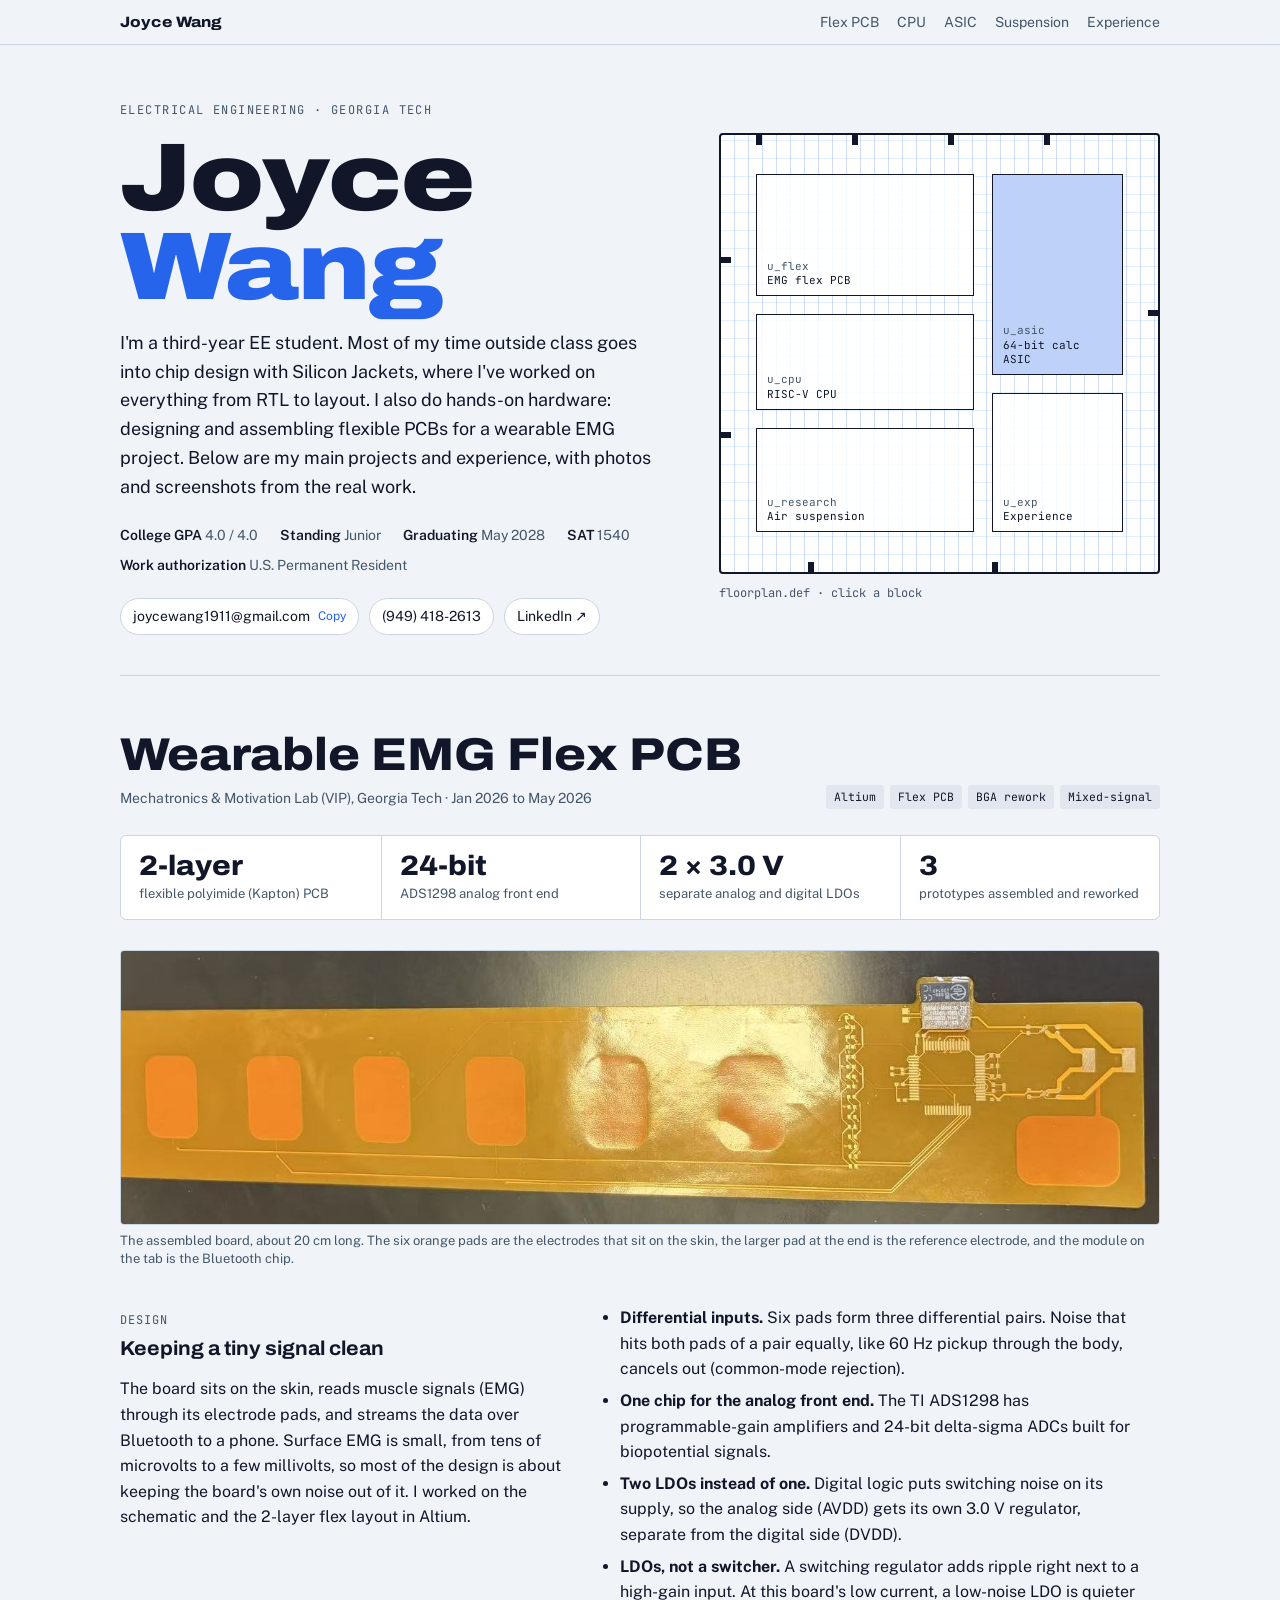
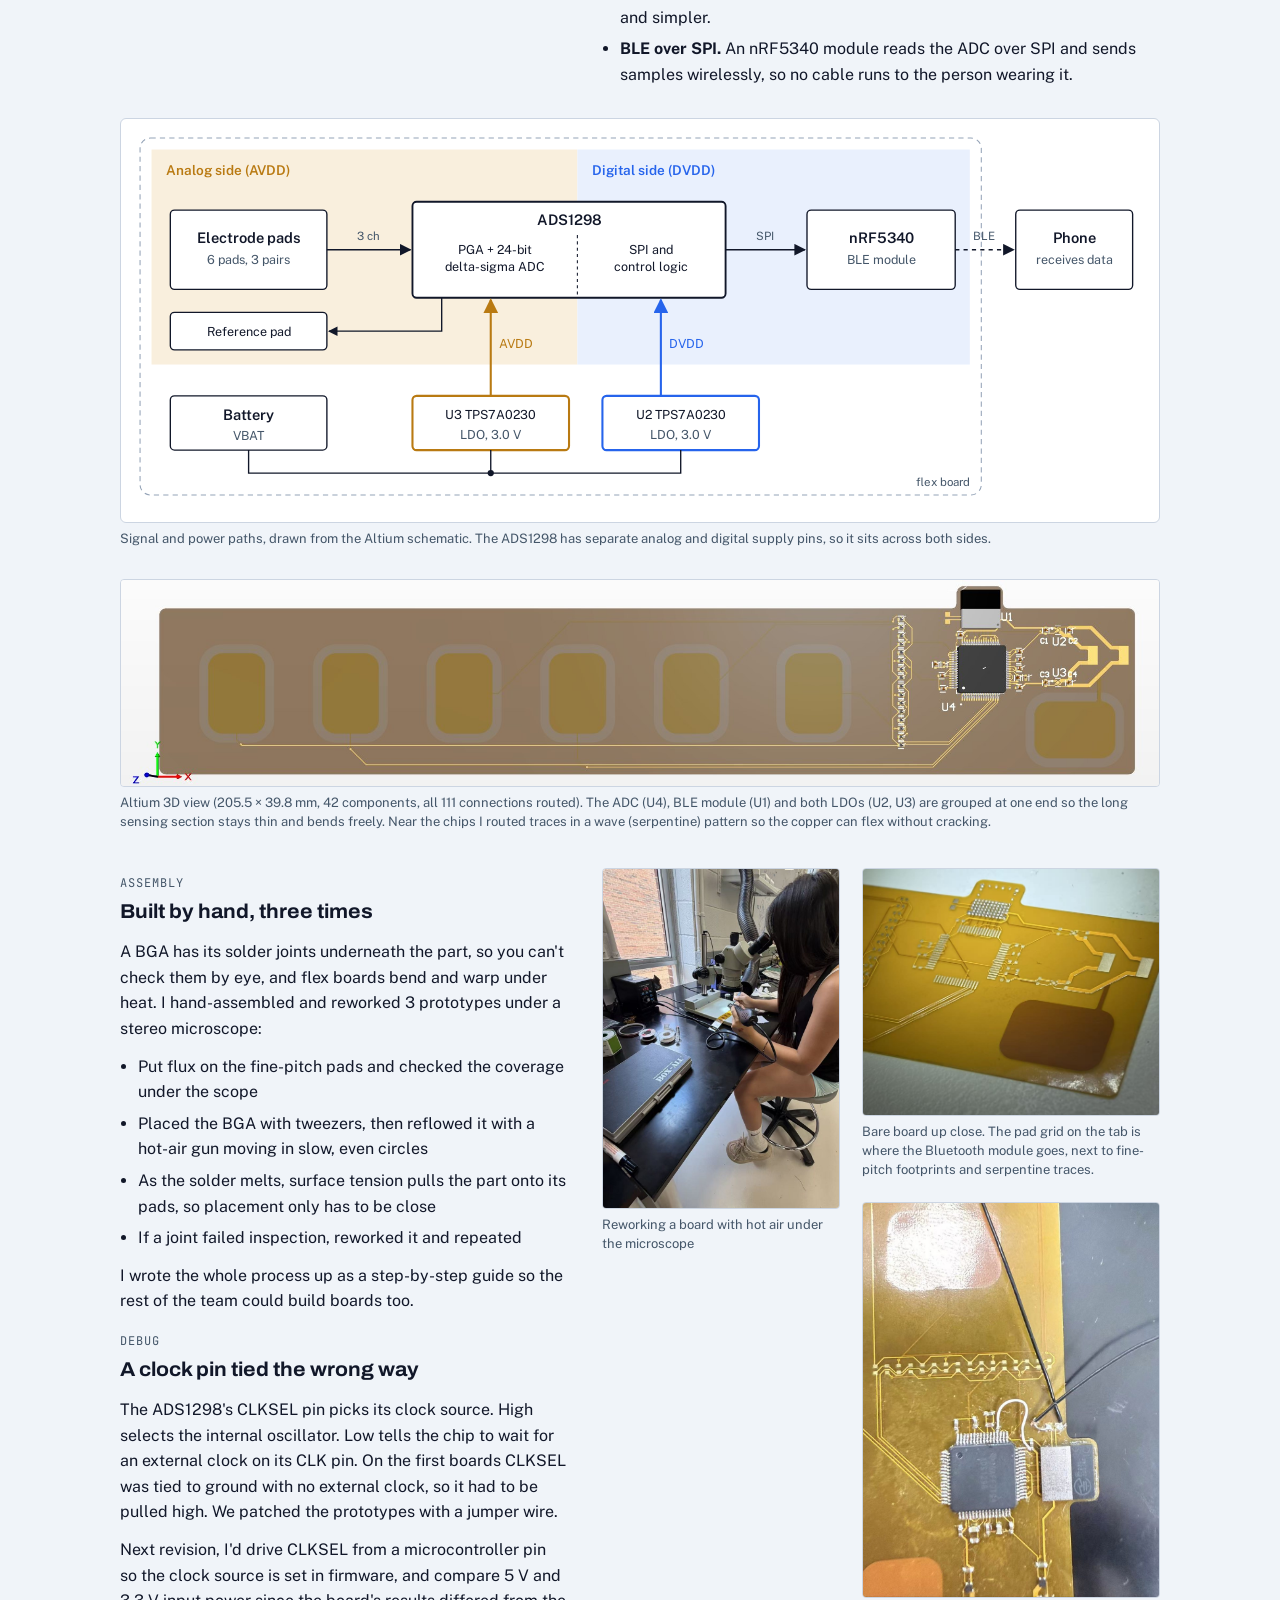
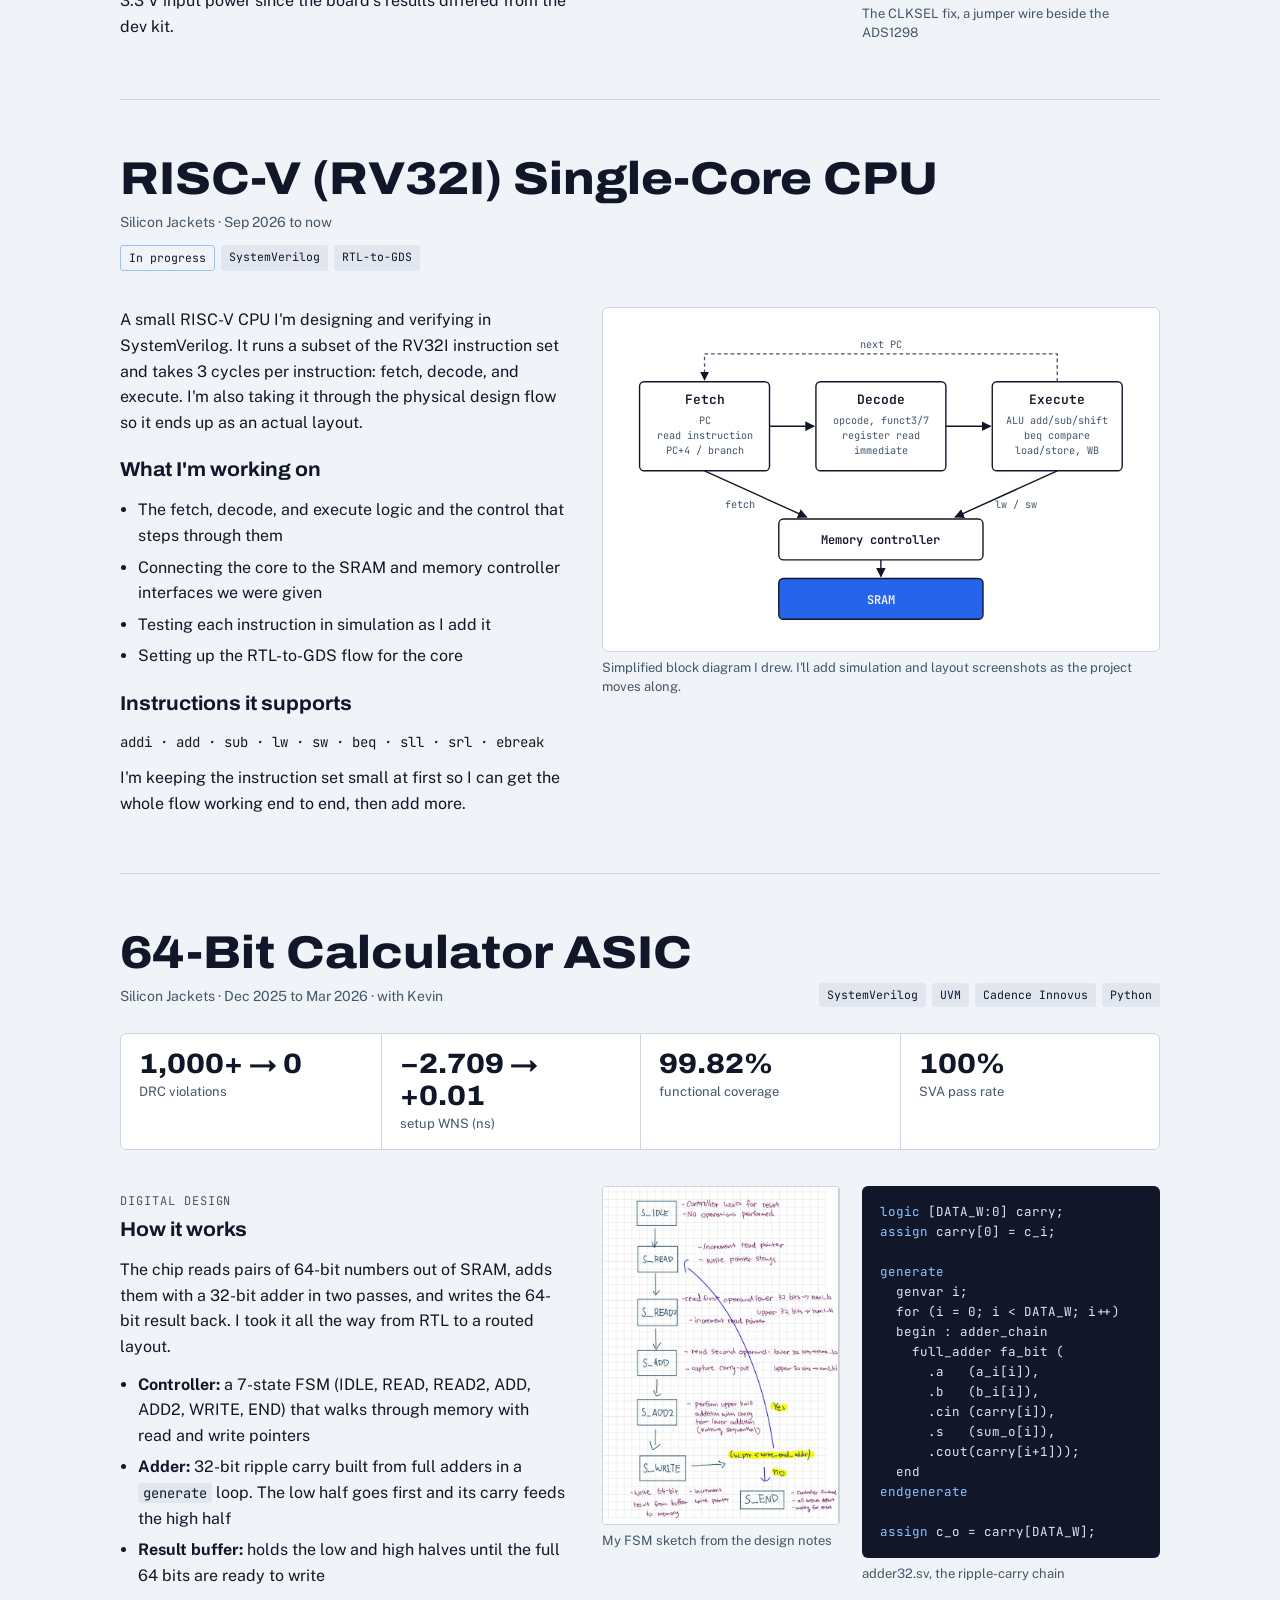
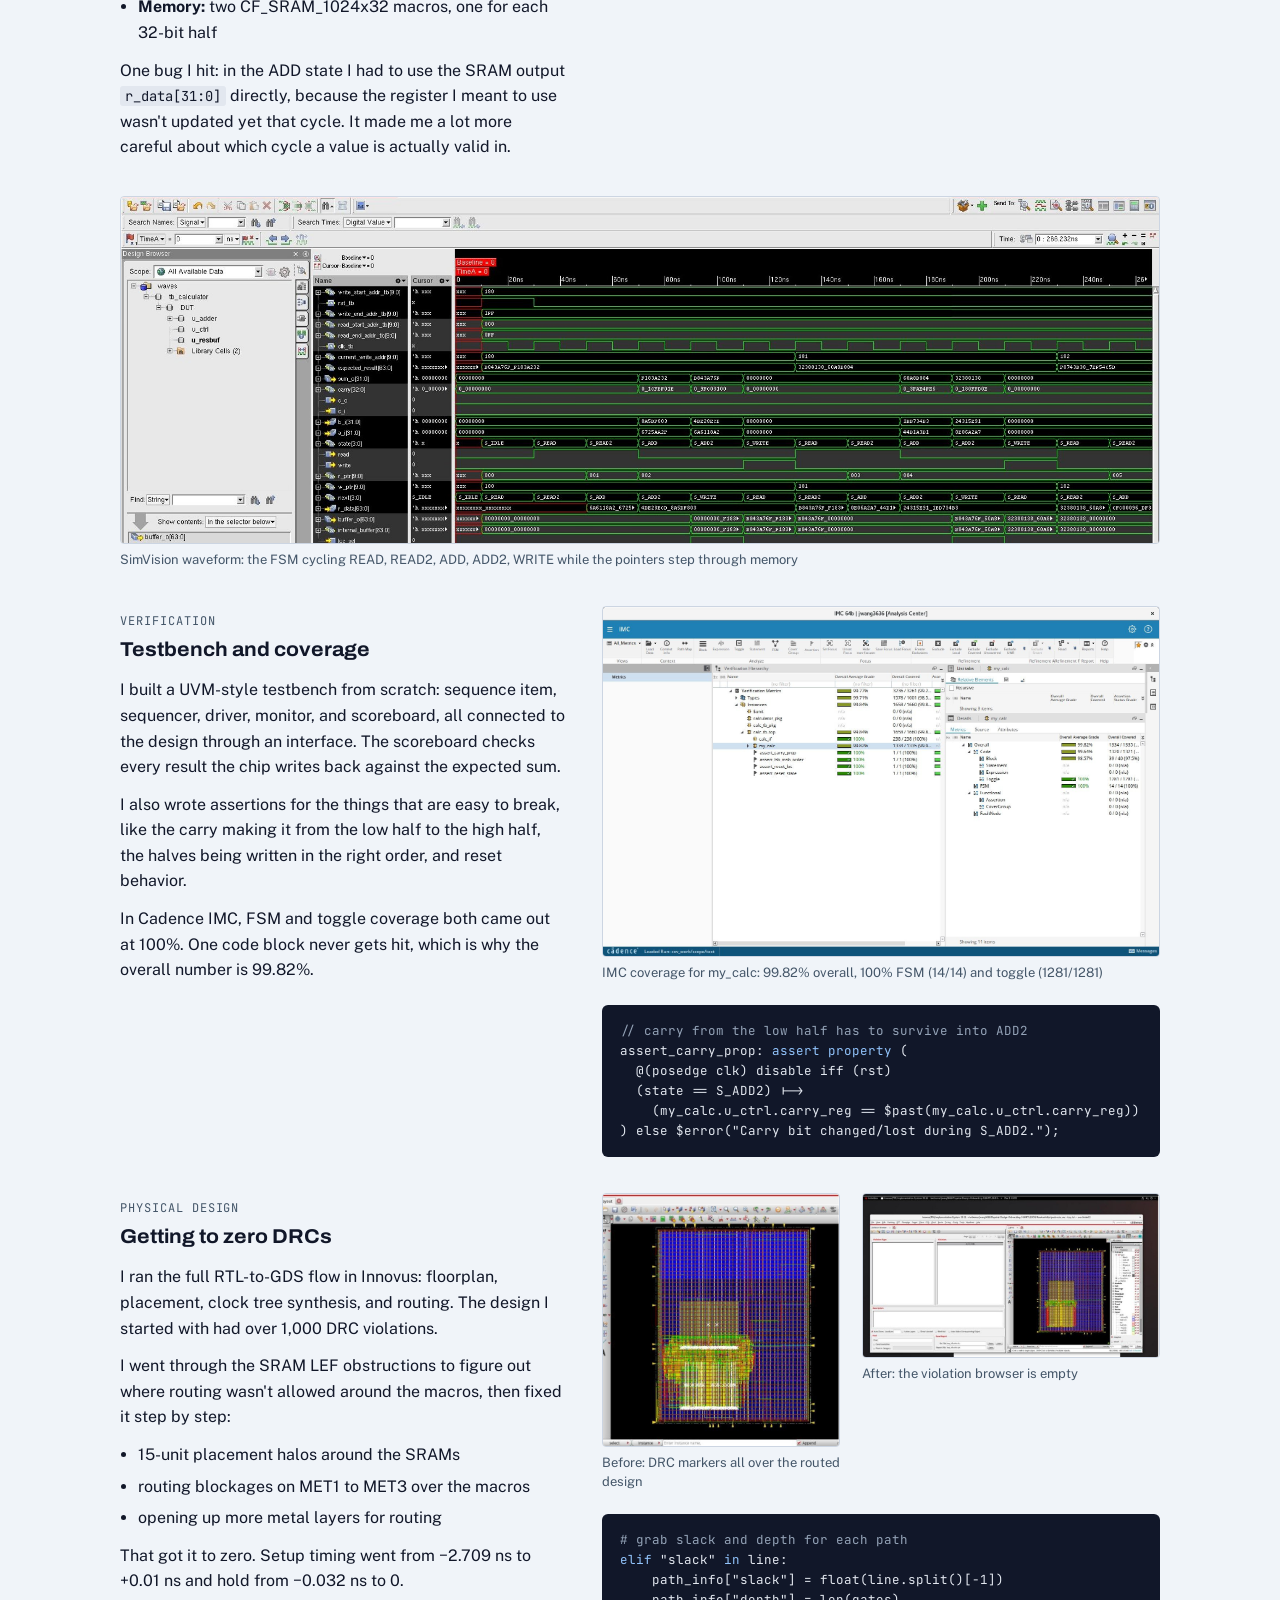
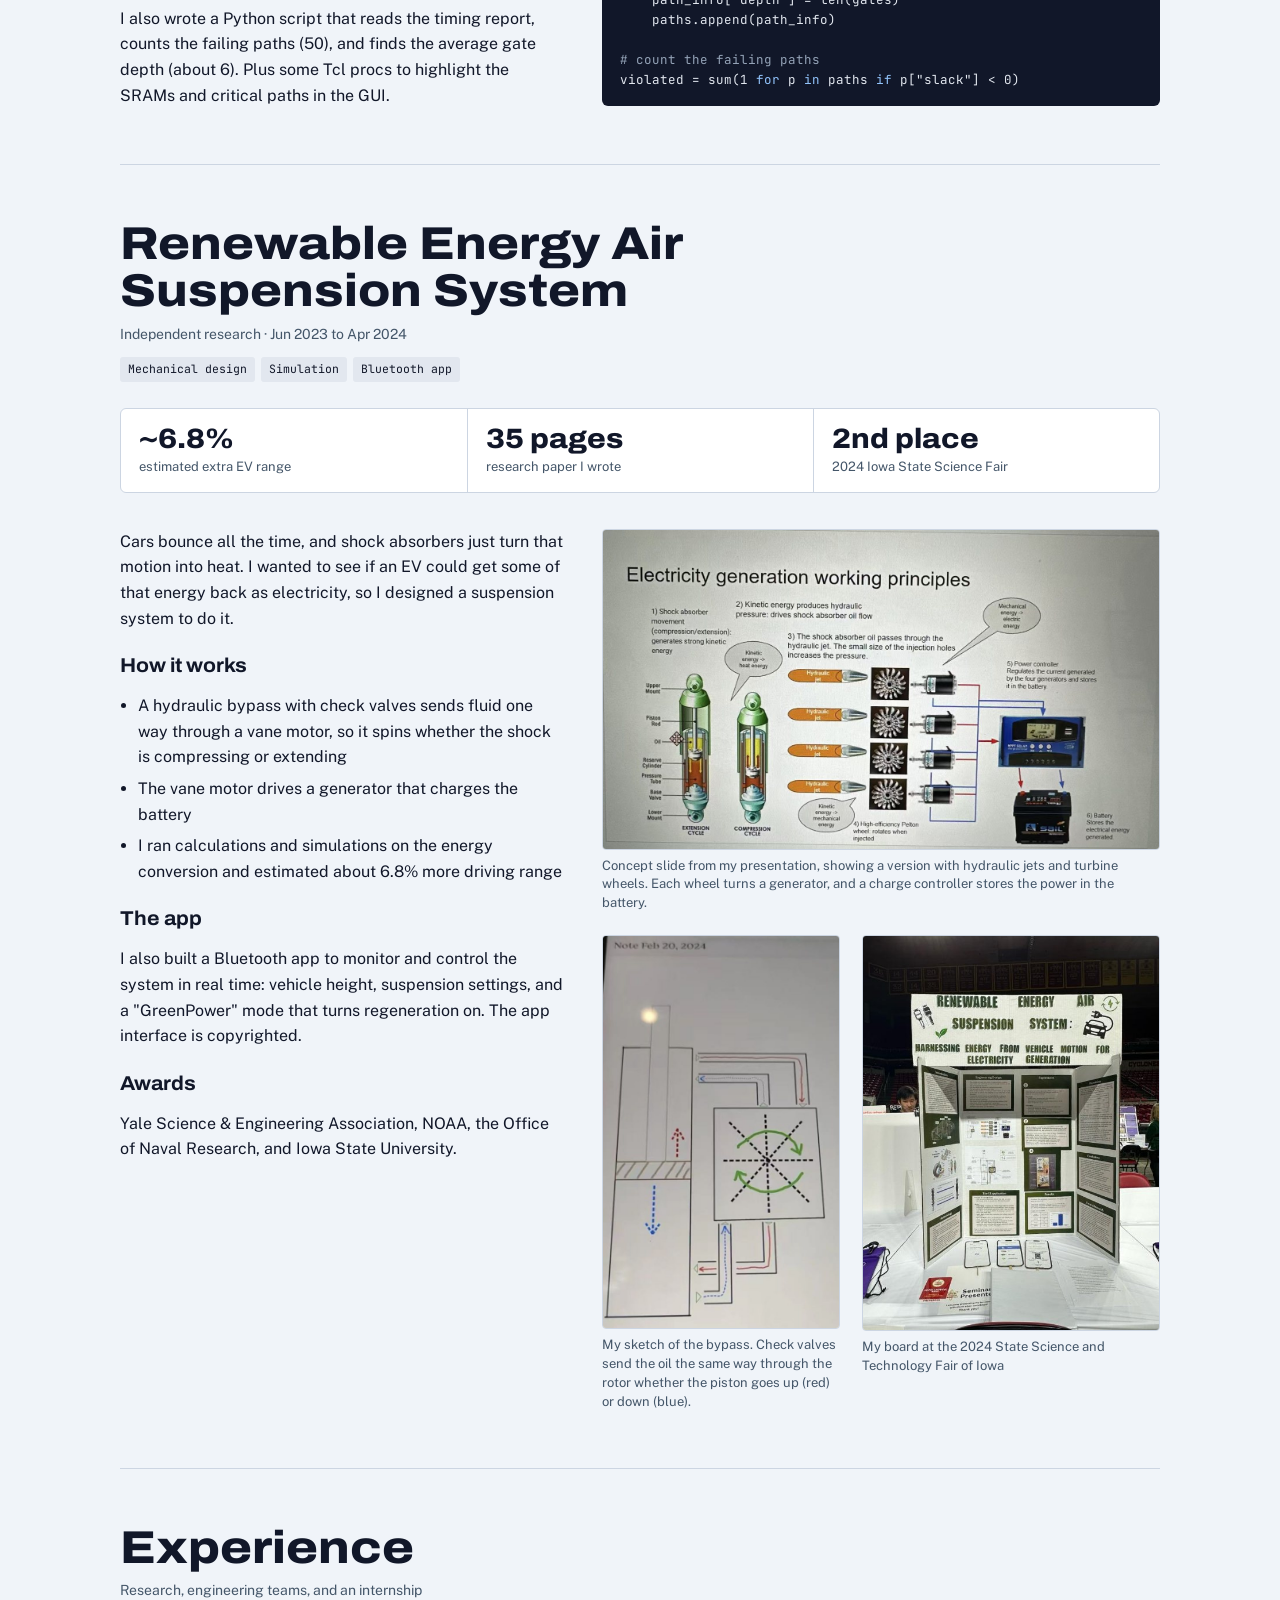
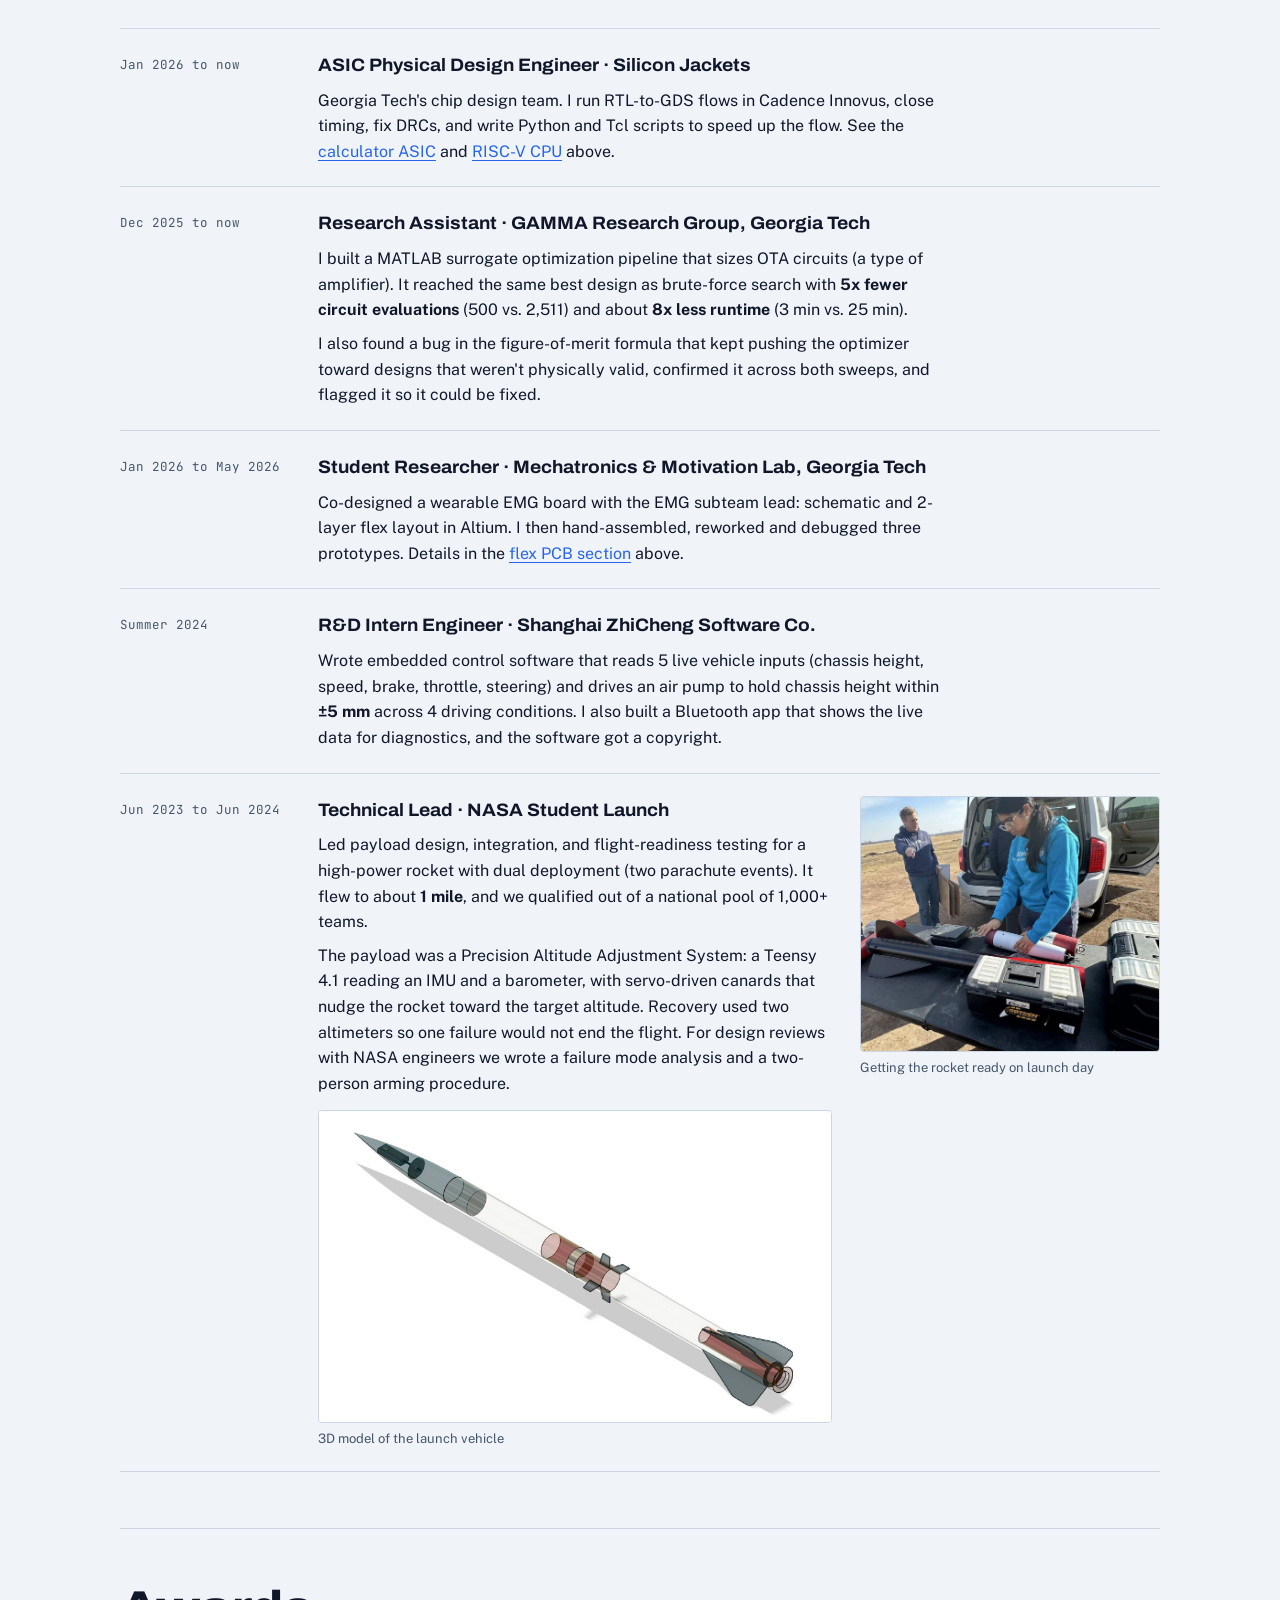
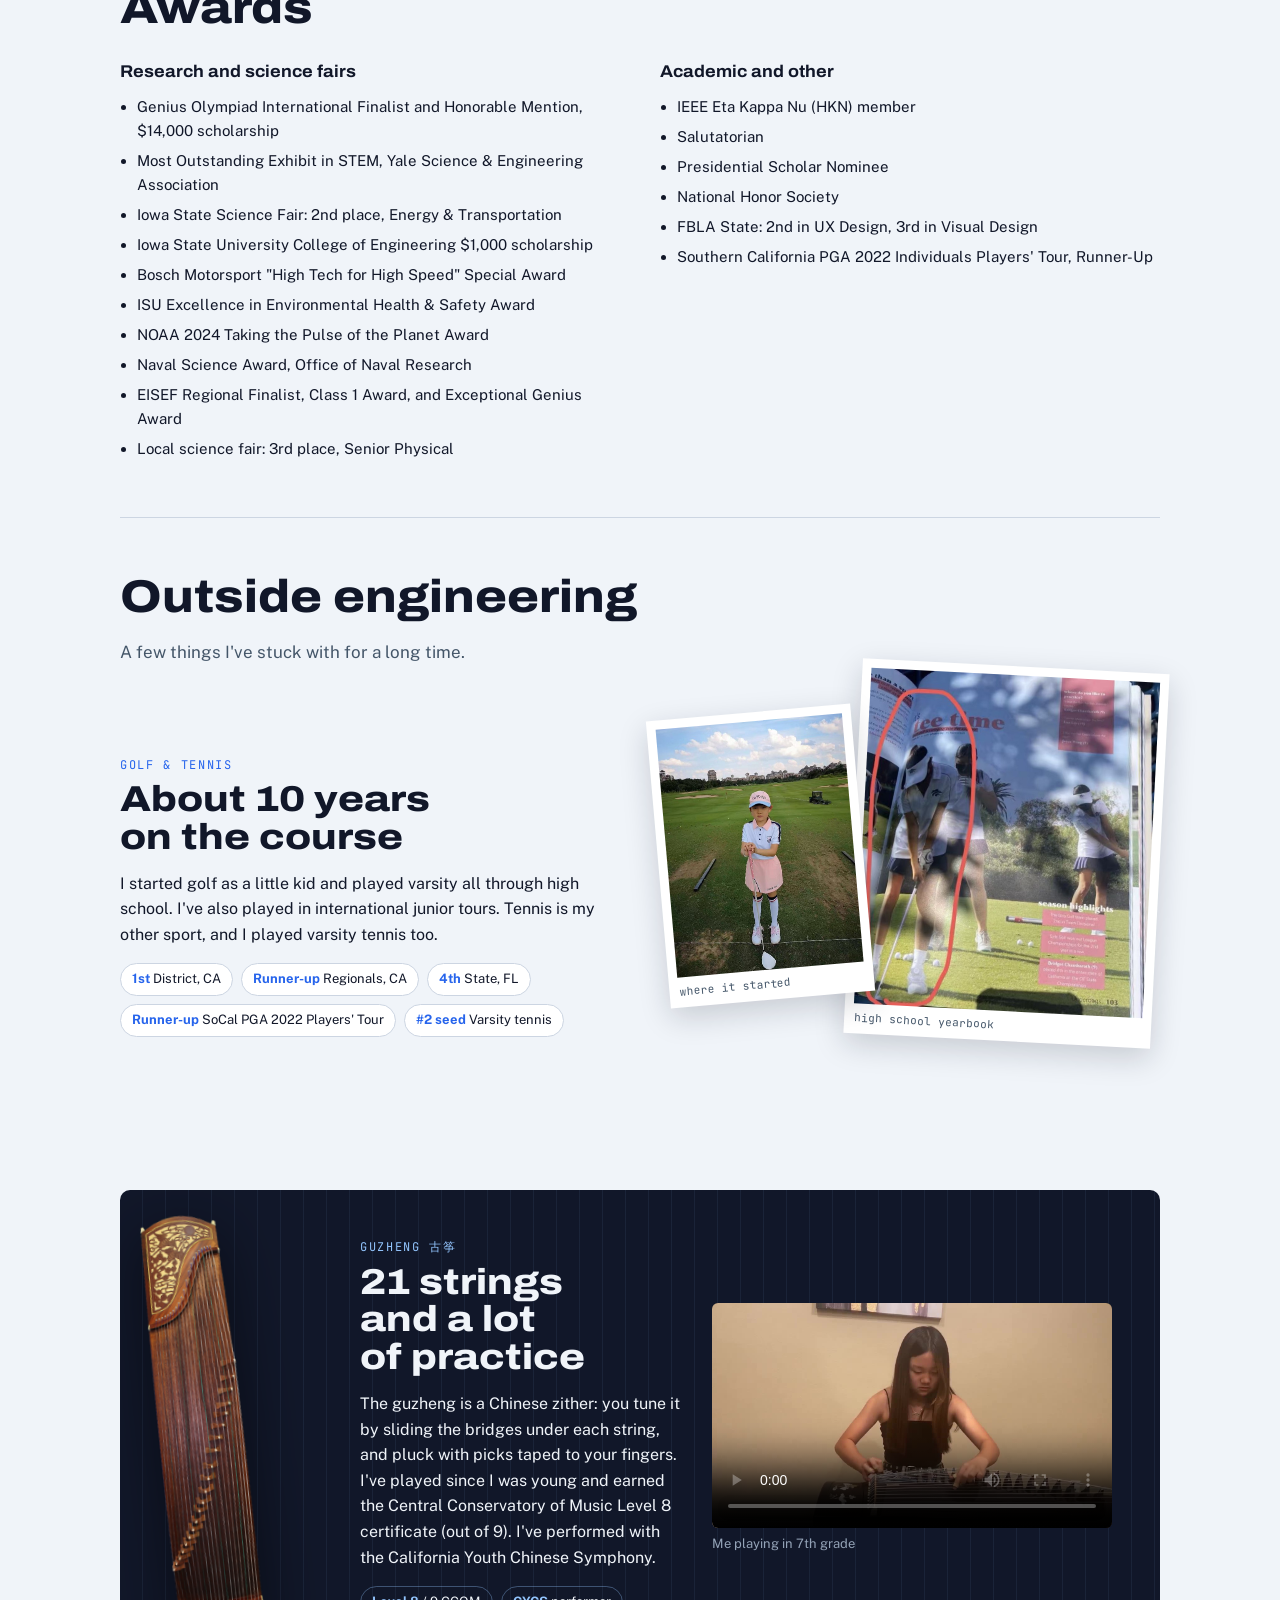
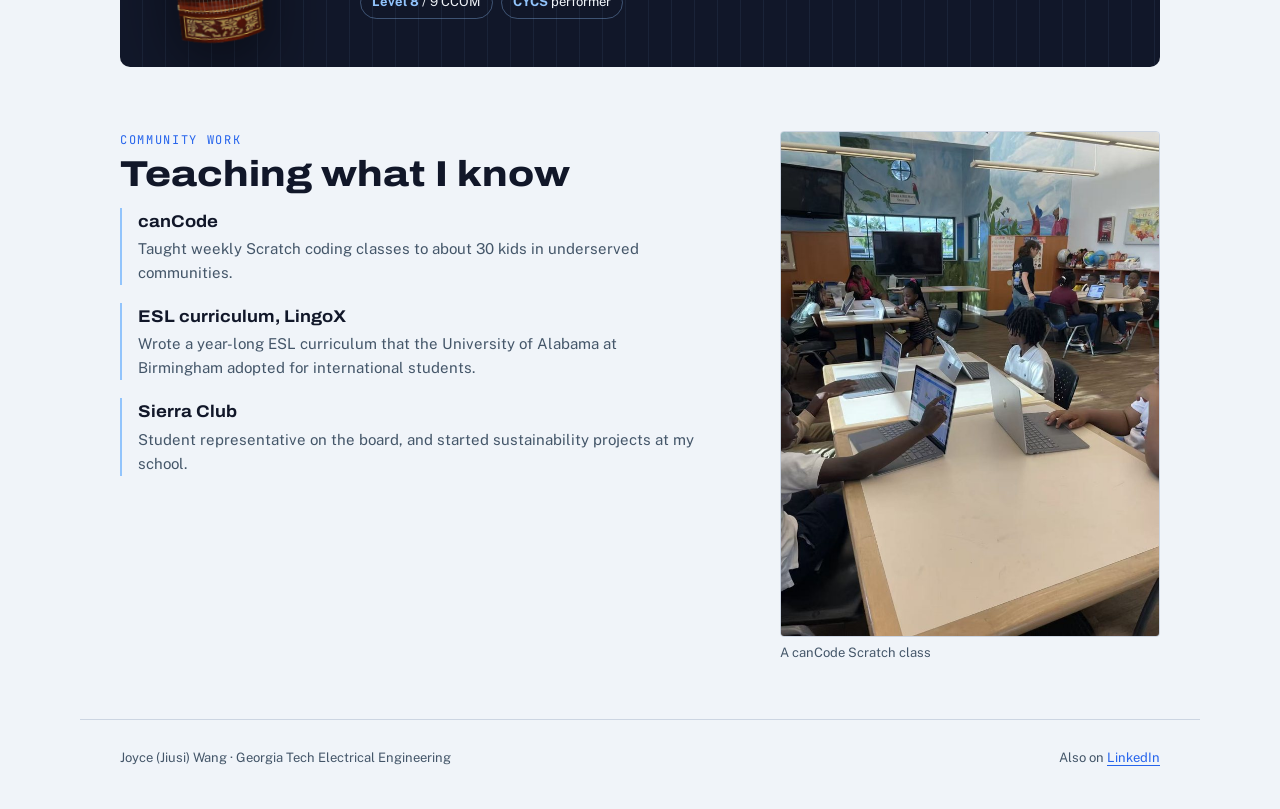
==== commit 56570b95: "Add NASA payload details and model image, clarify EMG board authorship Co-Authored-By: Claude Sonnet" ====
--- a/index.html
+++ b/index.html
@@ -696,7 +696,7 @@
         <div class="when">Jan 2026 to May 2026</div>
         <div class="what">
           <h3>Student Researcher · Mechatronics &amp; Motivation Lab, Georgia Tech</h3>
-          <p>Worked on the schematic and 2-layer flex layout for a wearable EMG board in Altium, then hand-assembled, reworked and debugged three prototypes. Details in the <a href="#flex">flex PCB section</a> above.</p>
+          <p>Co-designed a wearable EMG board with the EMG subteam lead: schematic and 2-layer flex layout in Altium. I then hand-assembled, reworked and debugged three prototypes. Details in the <a href="#flex">flex PCB section</a> above.</p>
         </div>
       </article>
       <article class="job">
@@ -711,6 +711,8 @@
         <div class="what">
           <h3>Technical Lead · NASA Student Launch</h3>
           <p>Led payload design, integration, and flight-readiness testing for a high-power rocket with dual deployment (two parachute events). It flew to about <b>1 mile</b>, and we qualified out of a national pool of 1,000+ teams.</p>
+<p>The payload was a Precision Altitude Adjustment System: a Teensy 4.1 reading an IMU and a barometer, with servo-driven canards that nudge the rocket toward the target altitude. Recovery used two altimeters so one failure would not end the flight. For design reviews with NASA engineers we wrote a failure mode analysis and a two-person arming procedure.</p>
+<figure style="margin-top:6px"><img src="nasa-model.jpg" alt="3D model of the launch vehicle with canard fins and electronics bay" width="1652" height="1004" loading="lazy"><figcaption>3D model of the launch vehicle</figcaption></figure>
         </div>
         <figure>
           <img src="nasa-launch.jpg" alt="Team members assembling a red, white and black high-power rocket on a folding table at a launch field" width="1300" height="1111" loading="lazy">
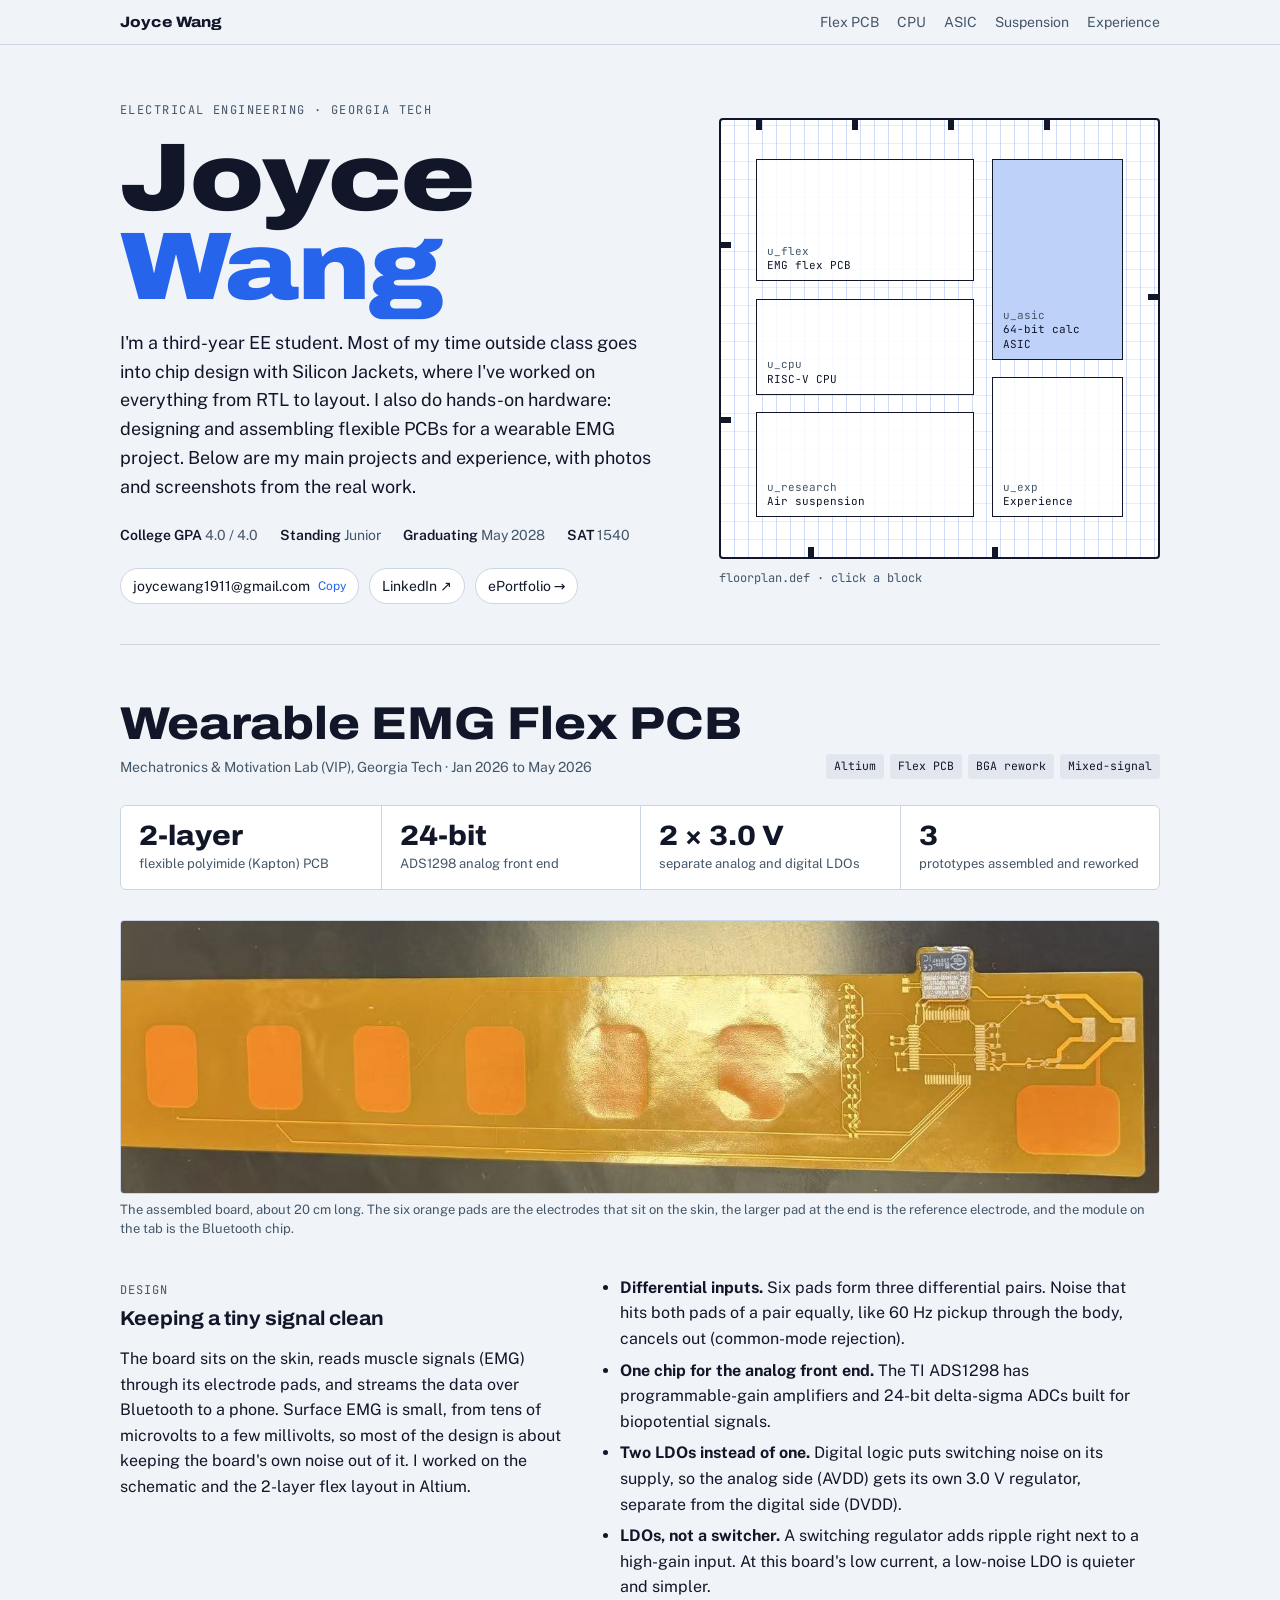
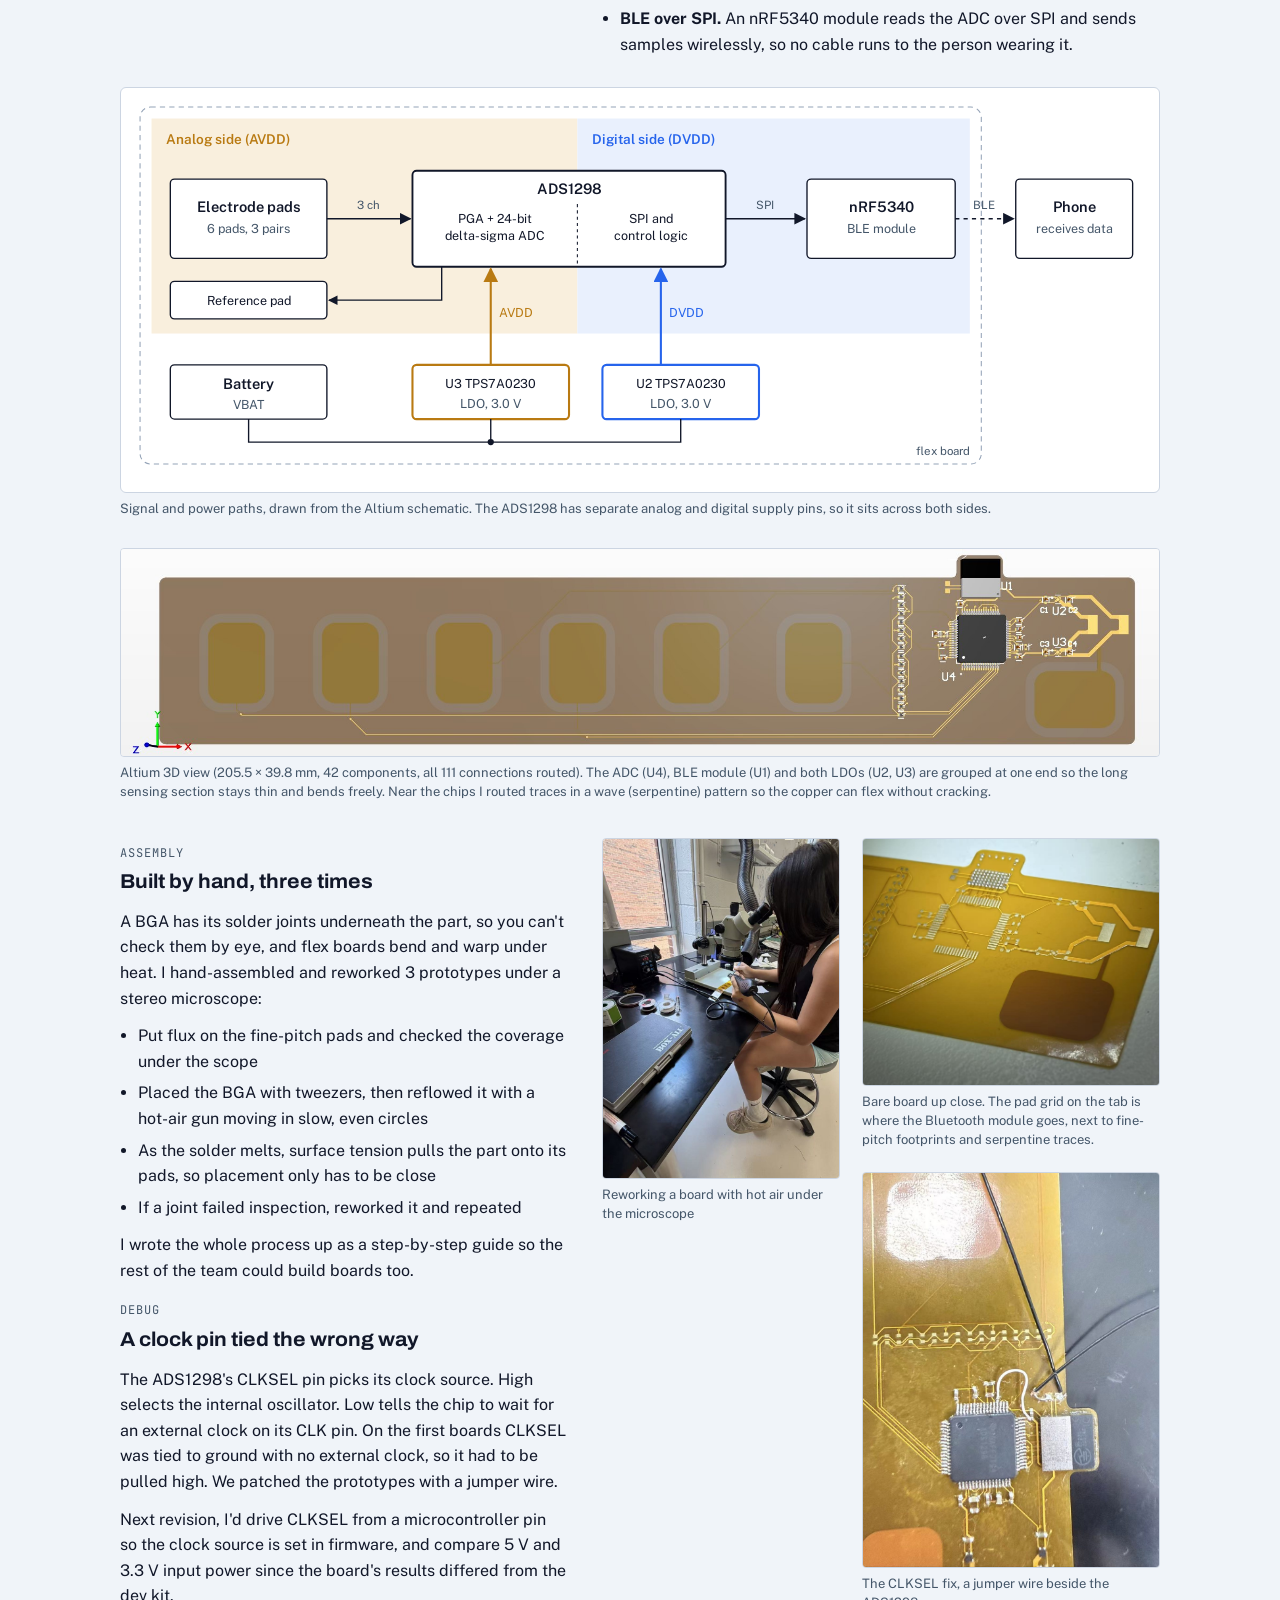
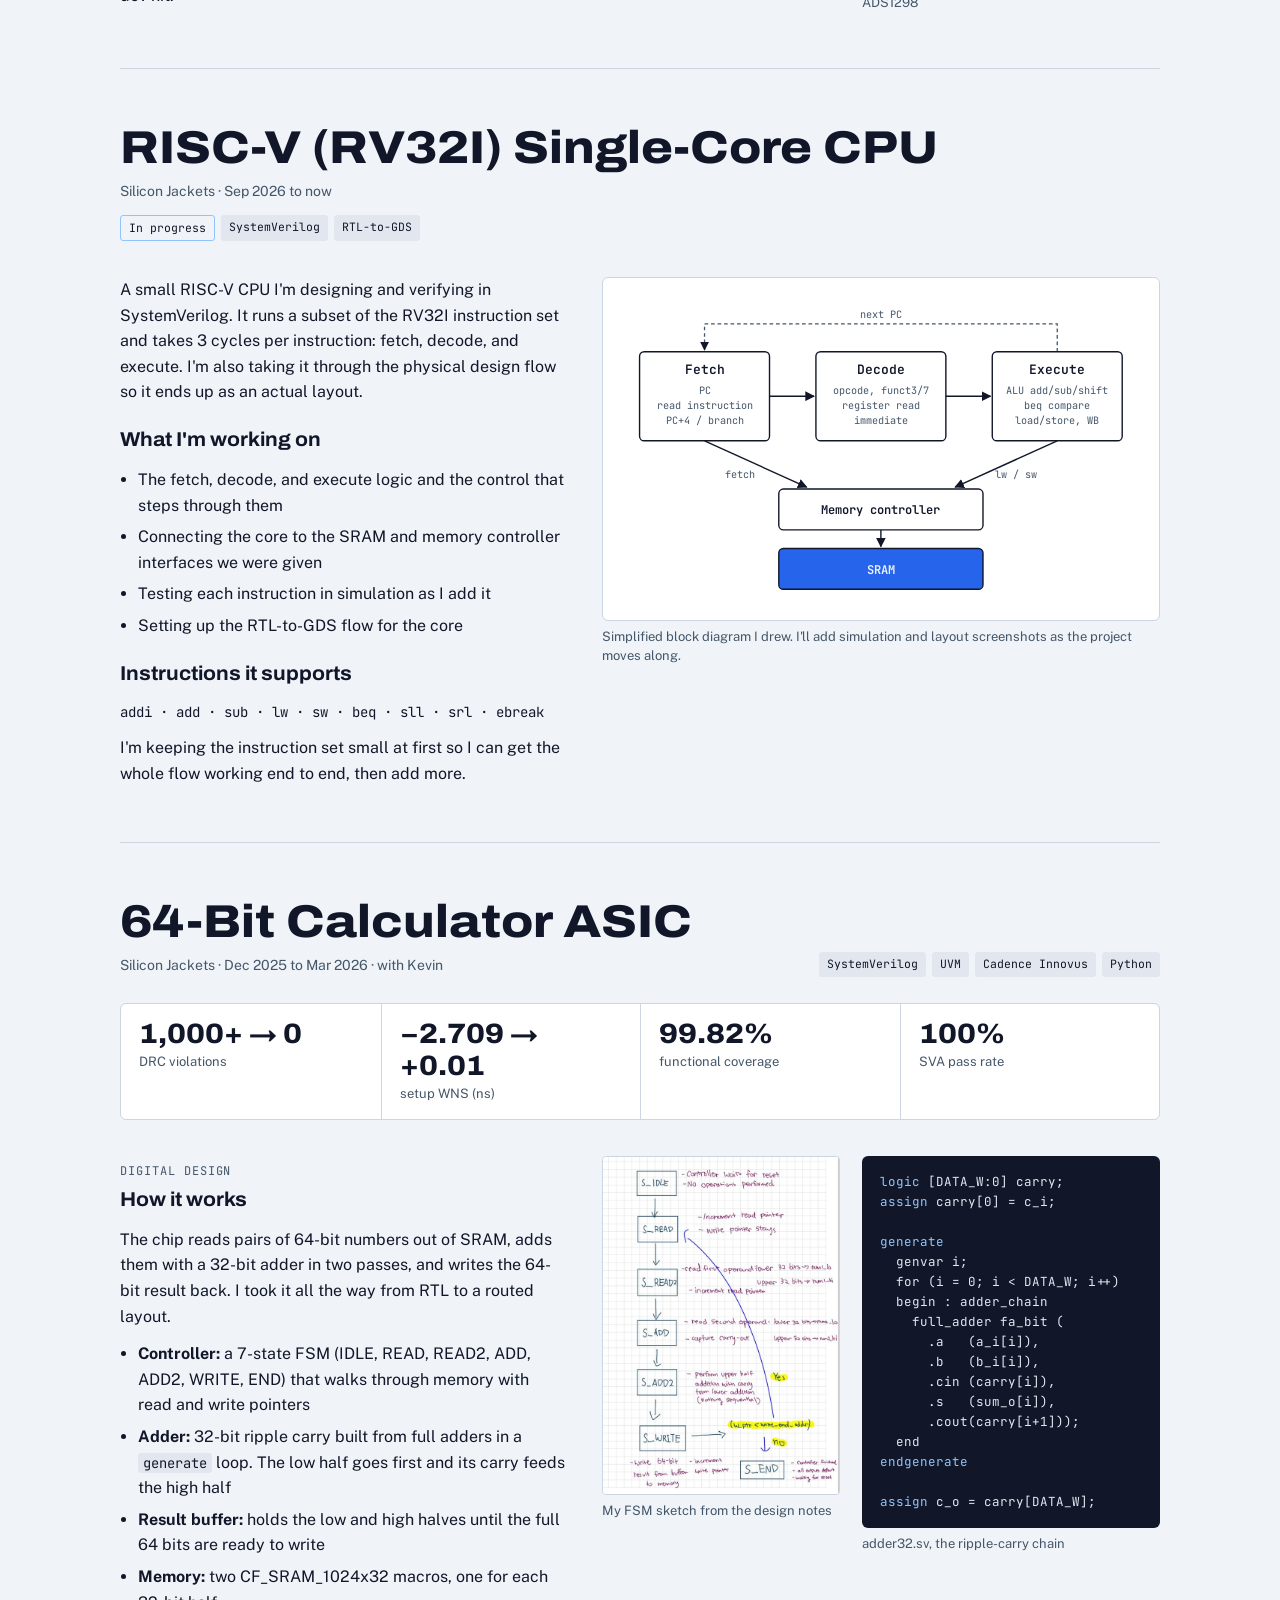
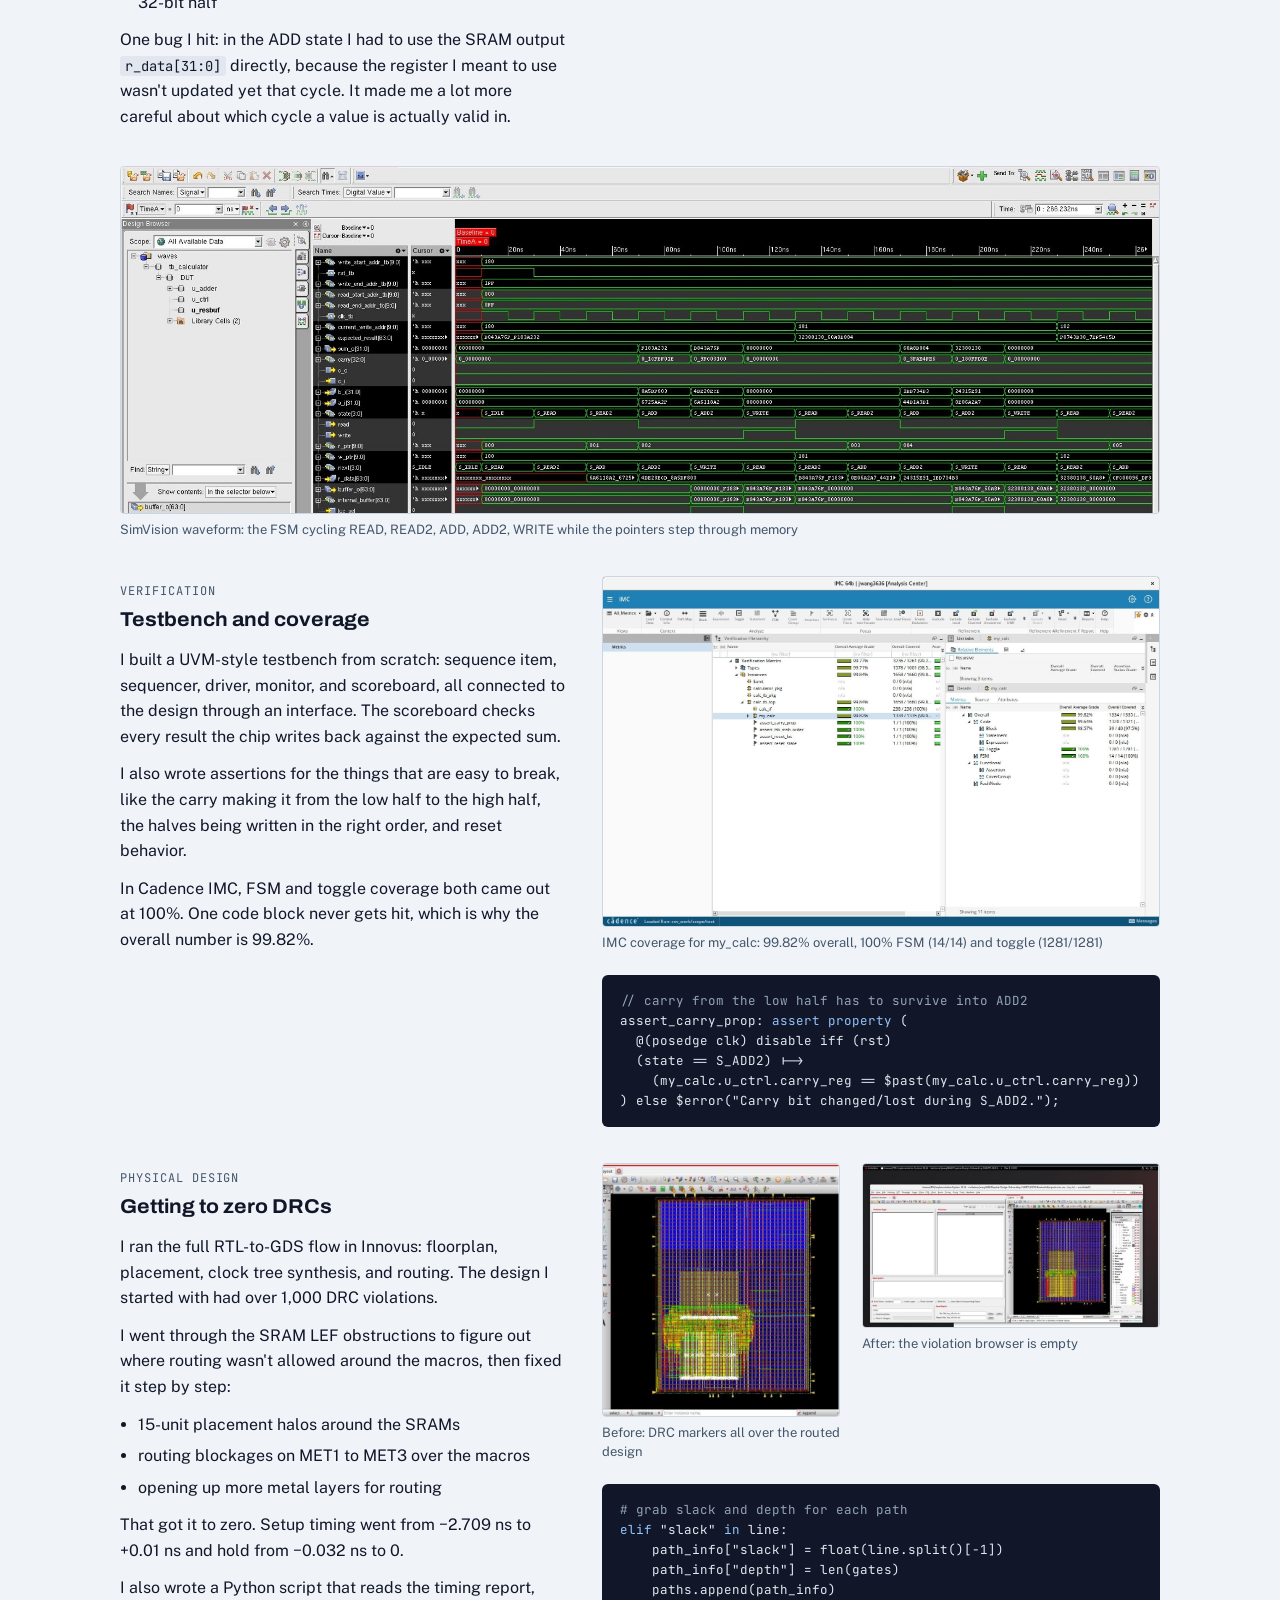
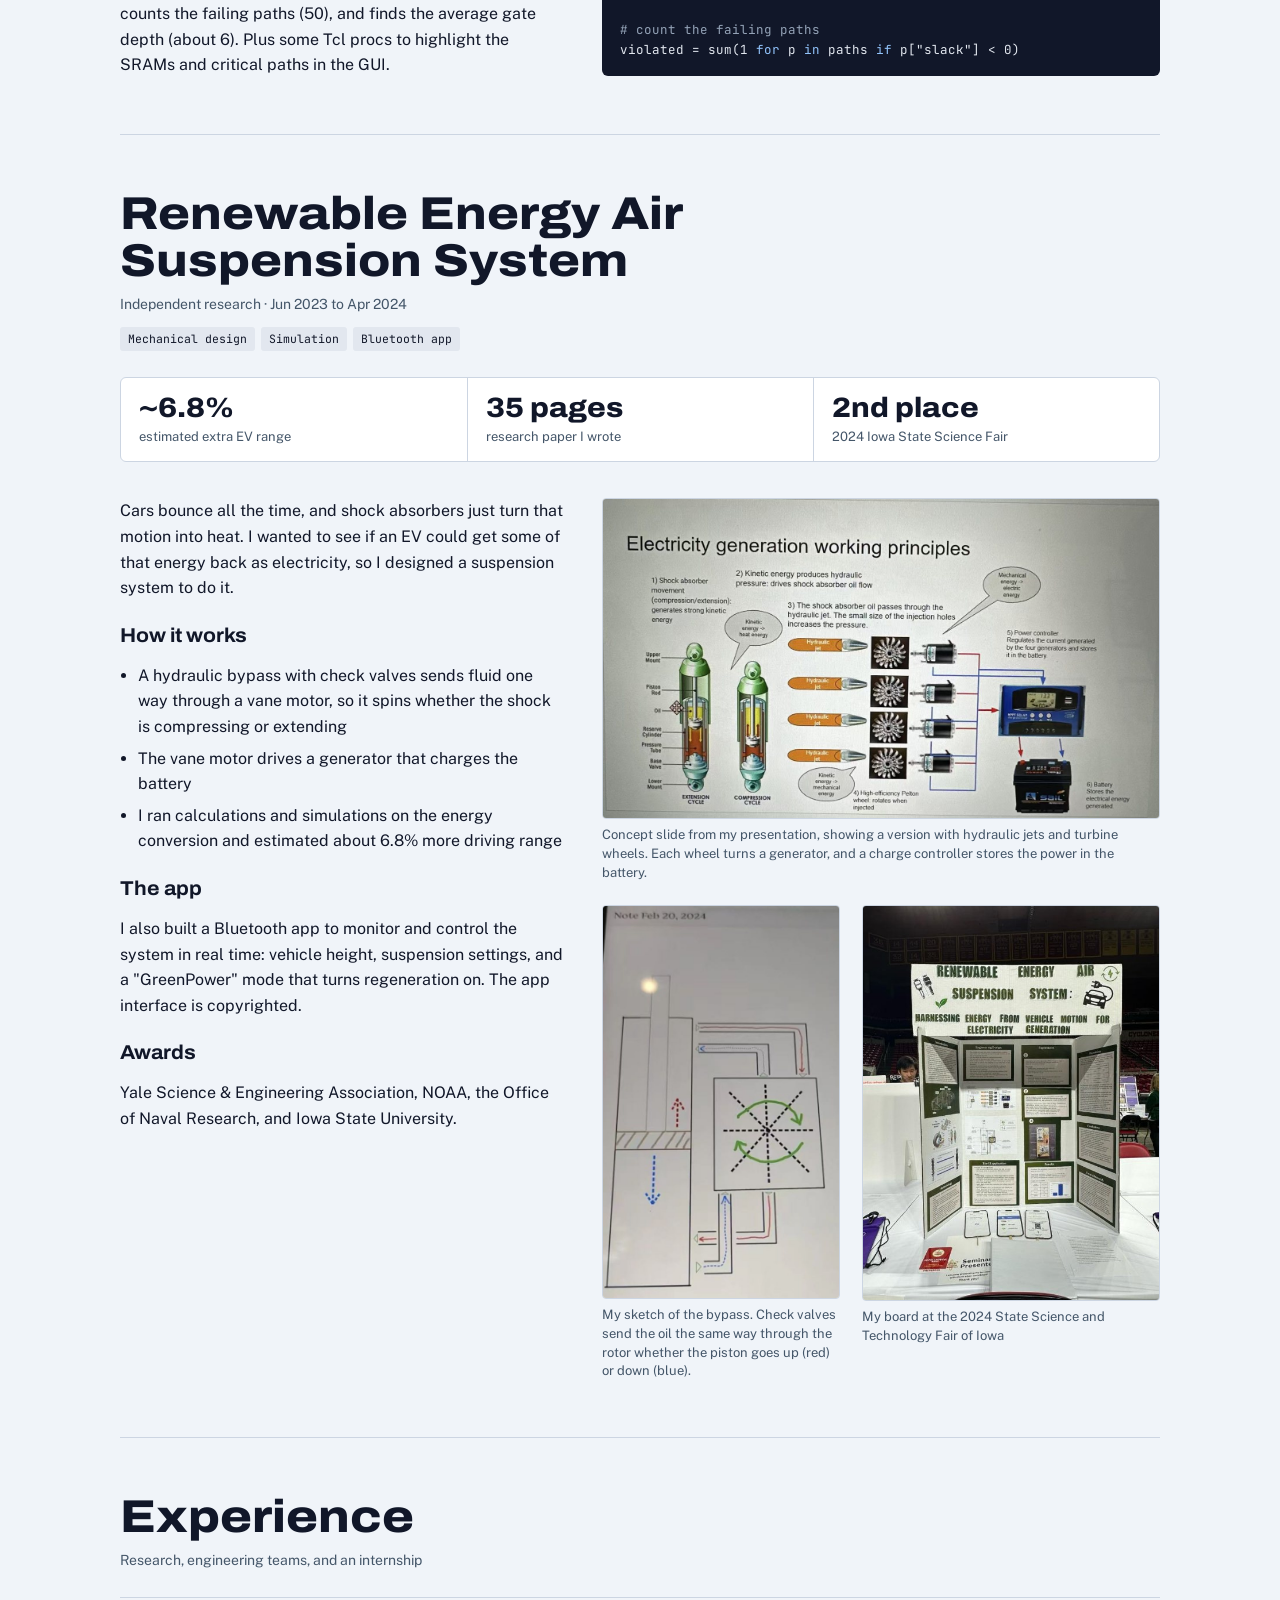
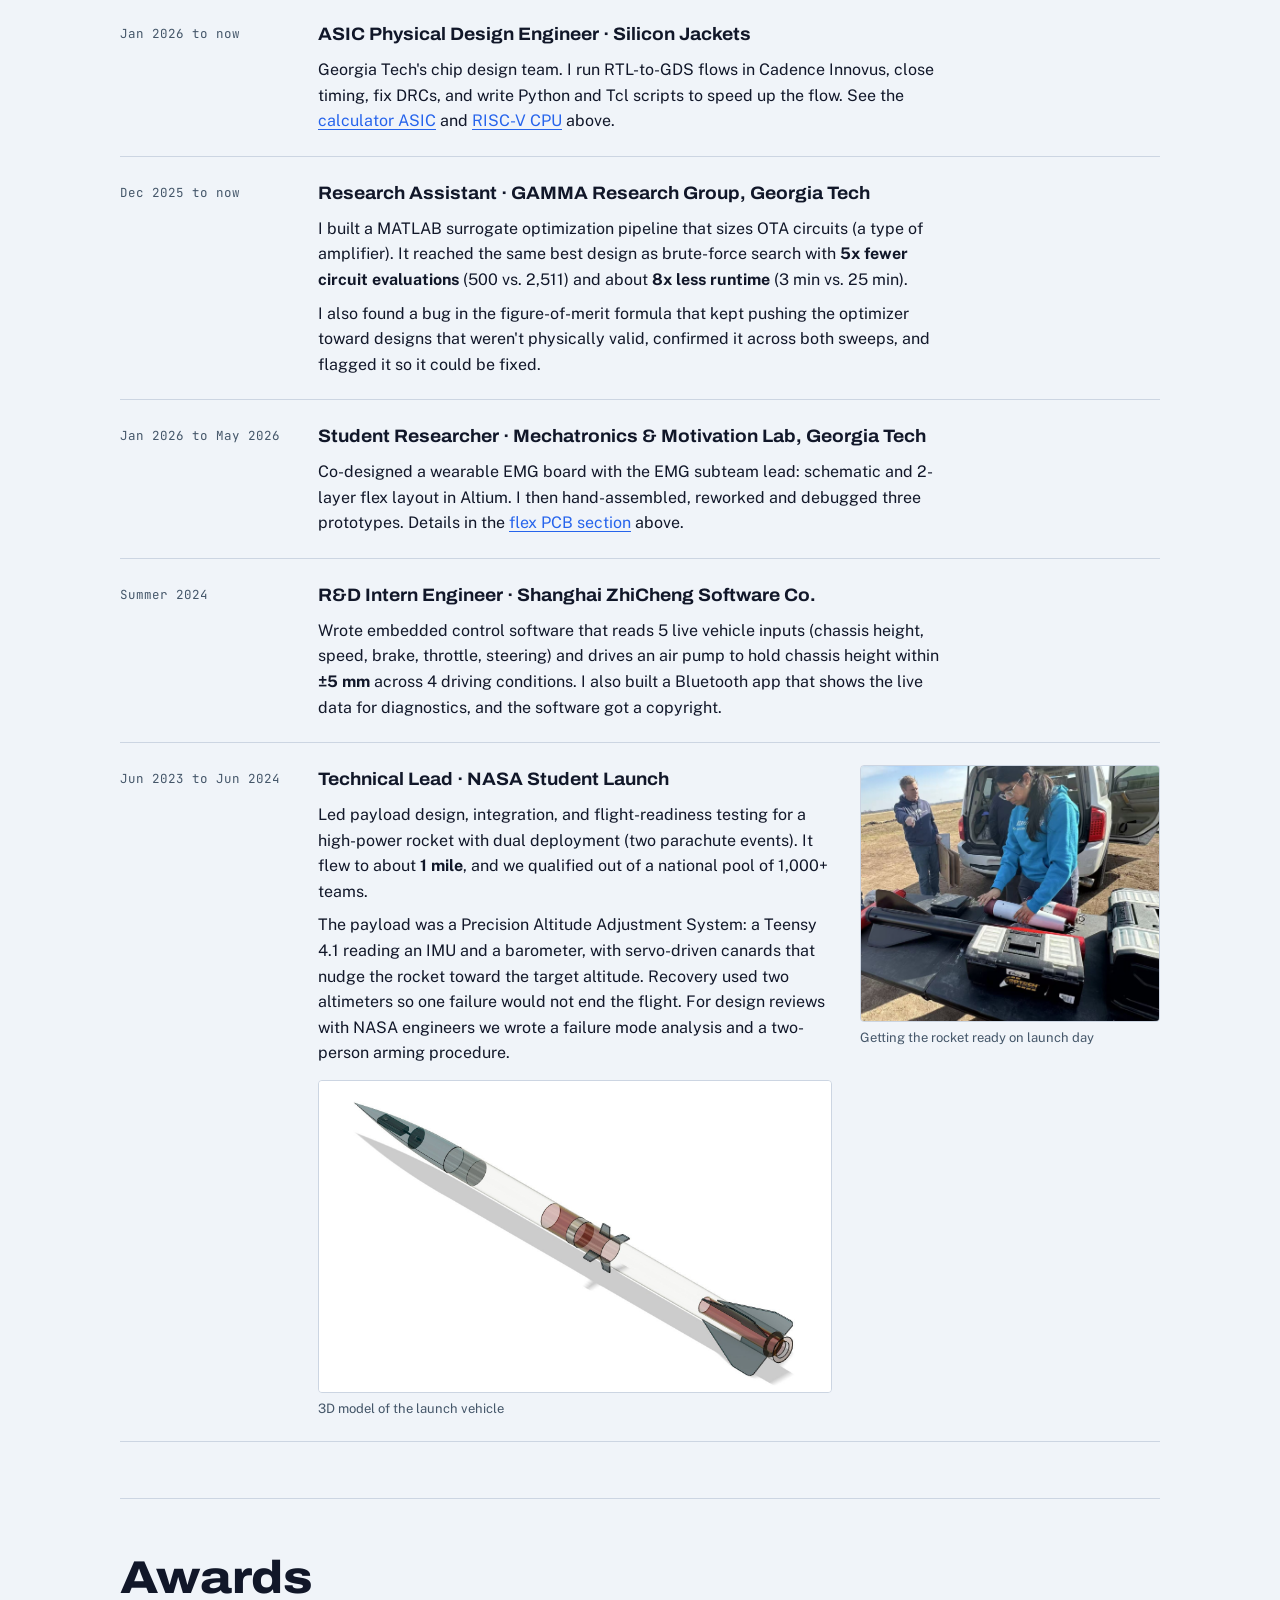
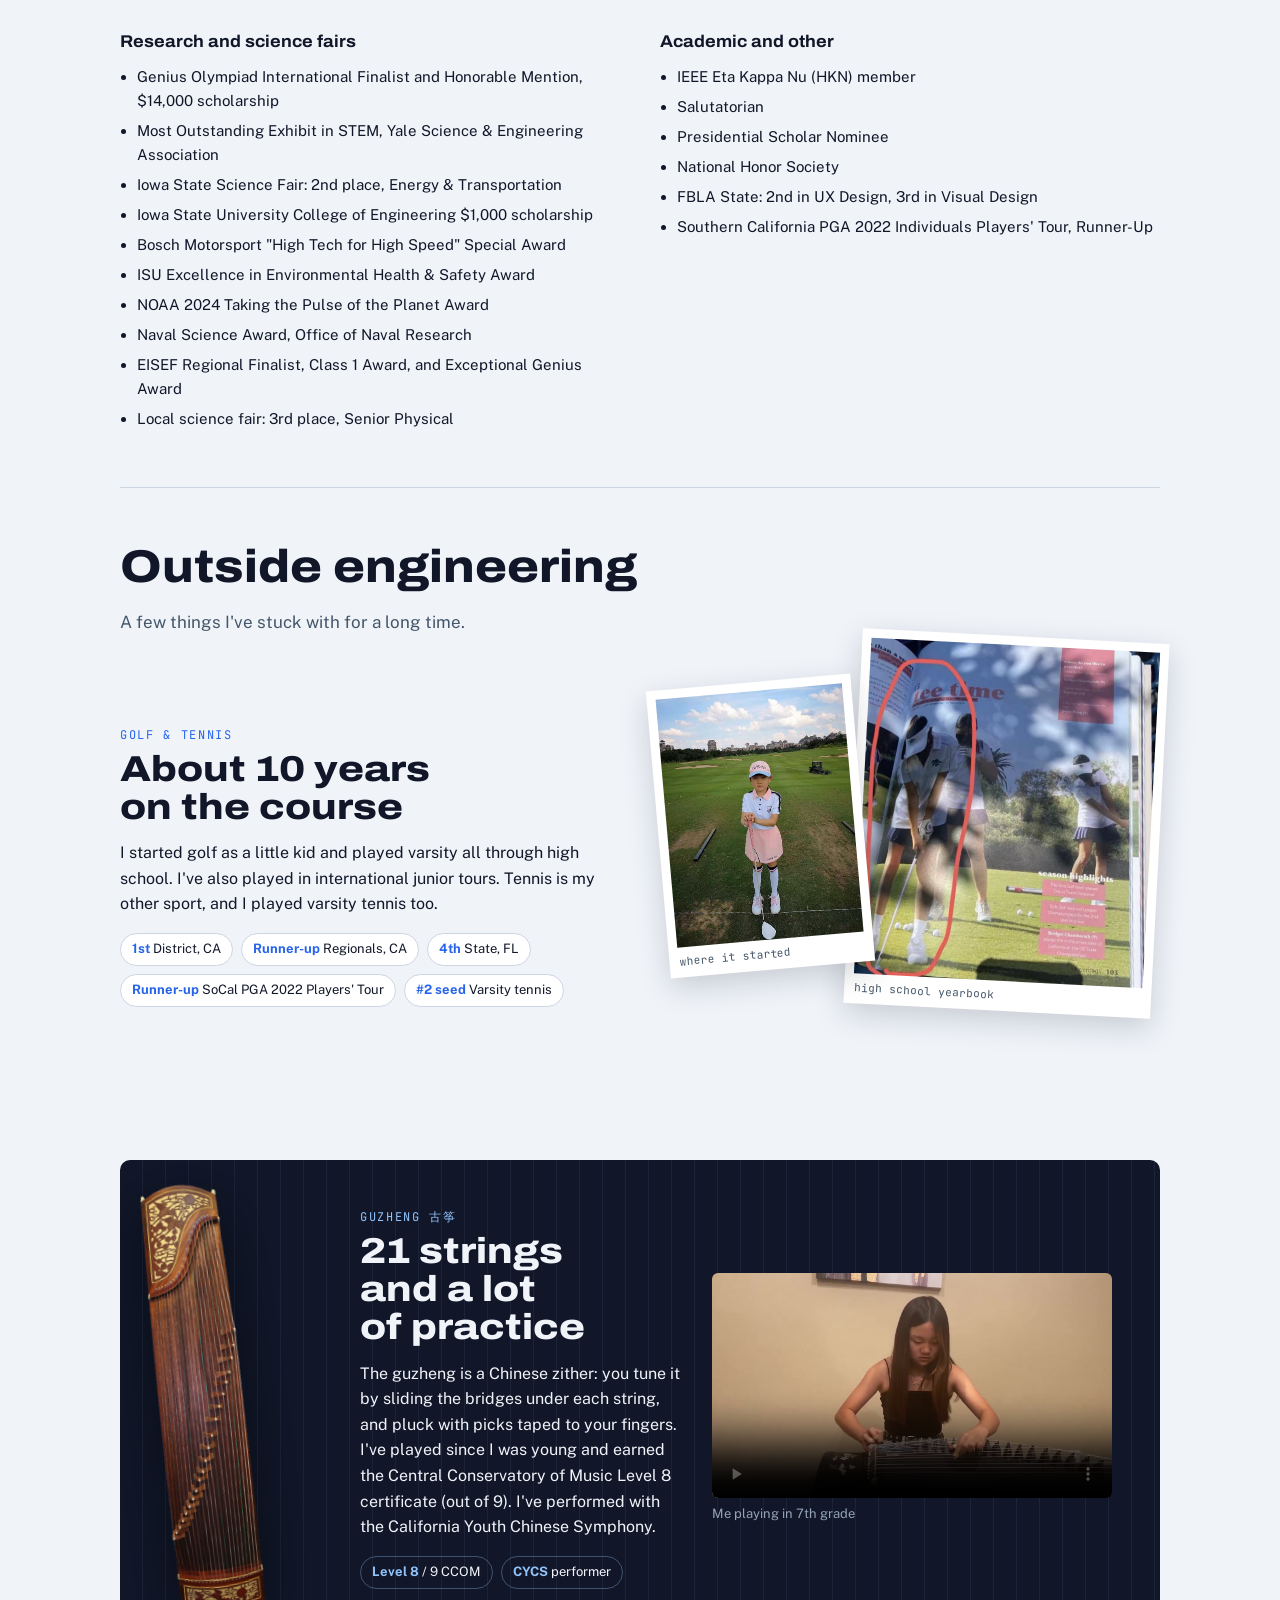
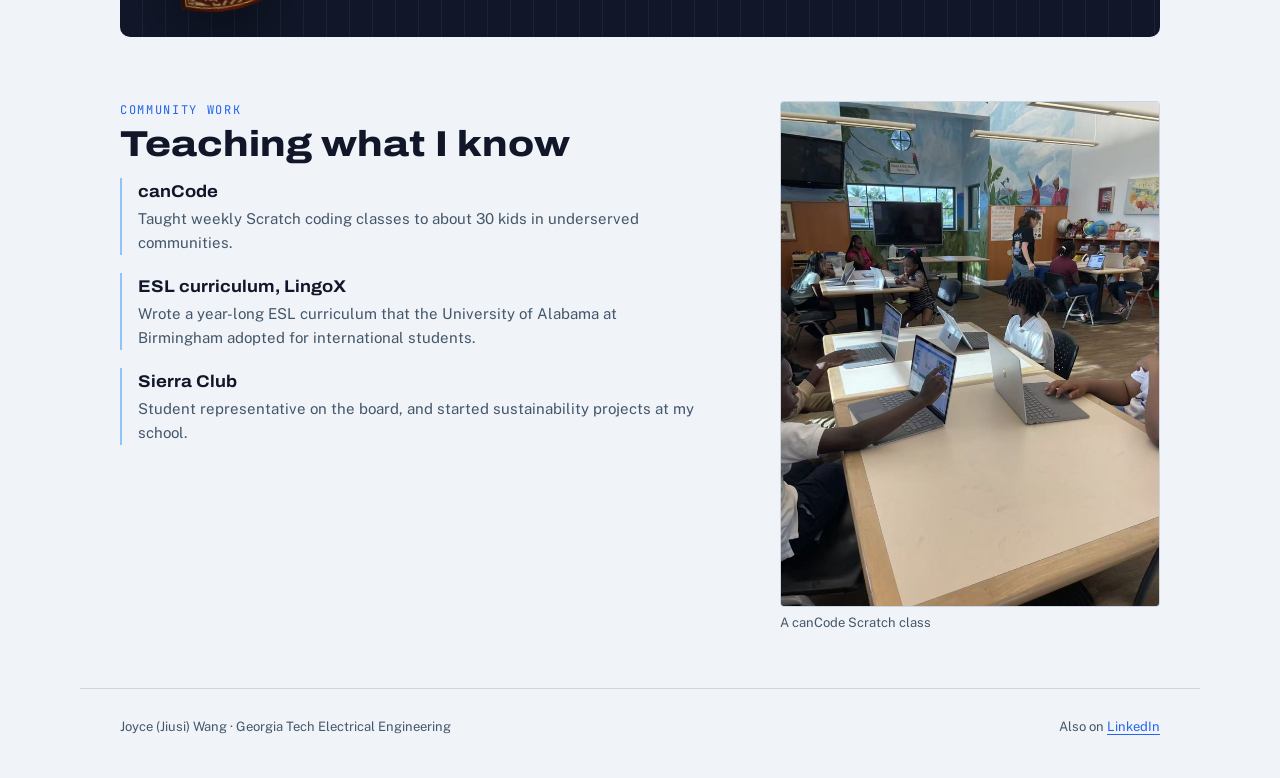
==== commit f46c8851: "Add ECE 1100 ePortfolio and remove phone and work status from main page Co-Authored-By: Claude Opus " ====
--- a/index.html
+++ b/index.html
@@ -261,12 +261,11 @@
         <span><strong>Standing</strong> Junior</span>
         <span><strong>Graduating</strong> May 2028</span>
         <span><strong>SAT</strong> 1540</span>
-        <span><strong>Work authorization</strong> U.S. Permanent Resident</span>
       </div>
       <div class="contact" id="contact">
         <span class="chip"><span class="addr" id="email">joycewang1911@gmail.com</span><button type="button" id="copy-email" aria-label="Copy email address">Copy</button></span>
-        <span class="chip"><span class="addr">(949) 418-2613</span></span>
         <a class="chip" href="https://www.linkedin.com/in/9yceee" target="_blank" rel="noopener">LinkedIn ↗</a>
+        <a class="chip" href="eportfolio/">ePortfolio →</a>
       </div>
     </div>
     <div>
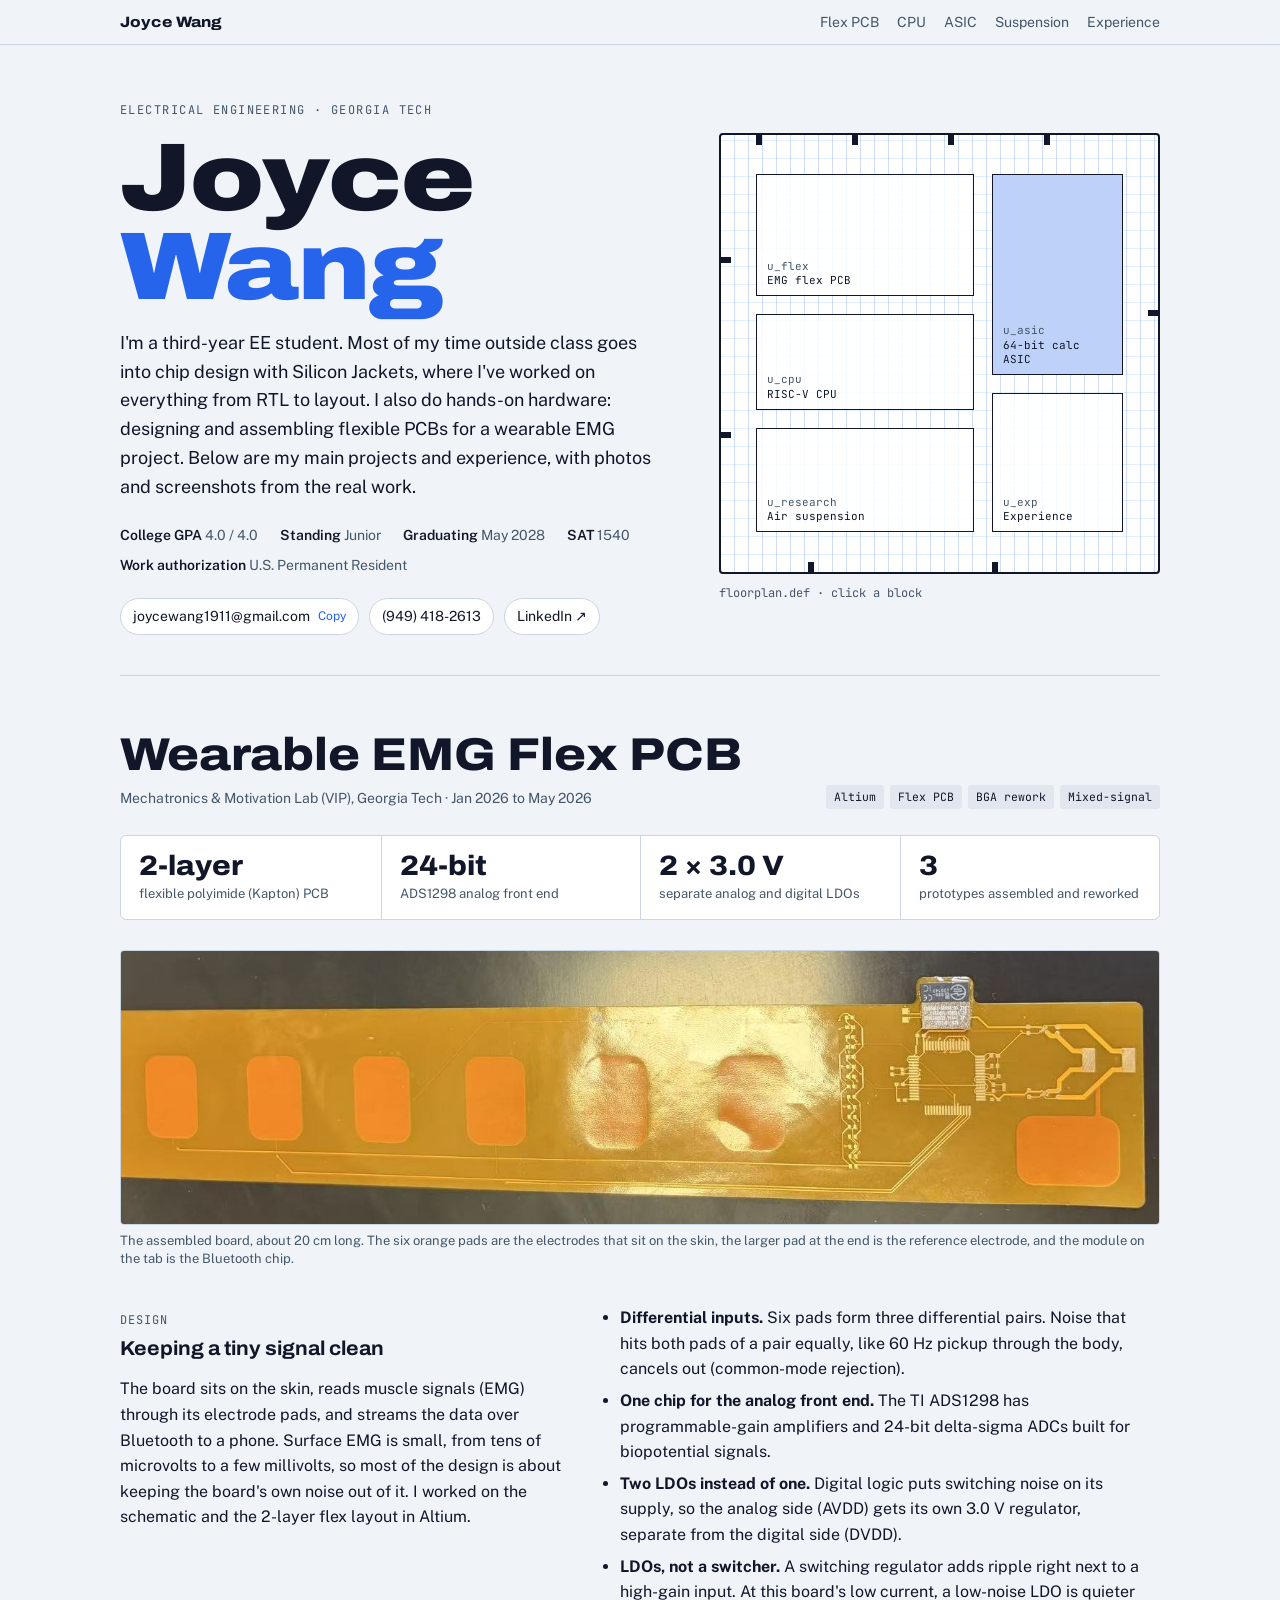
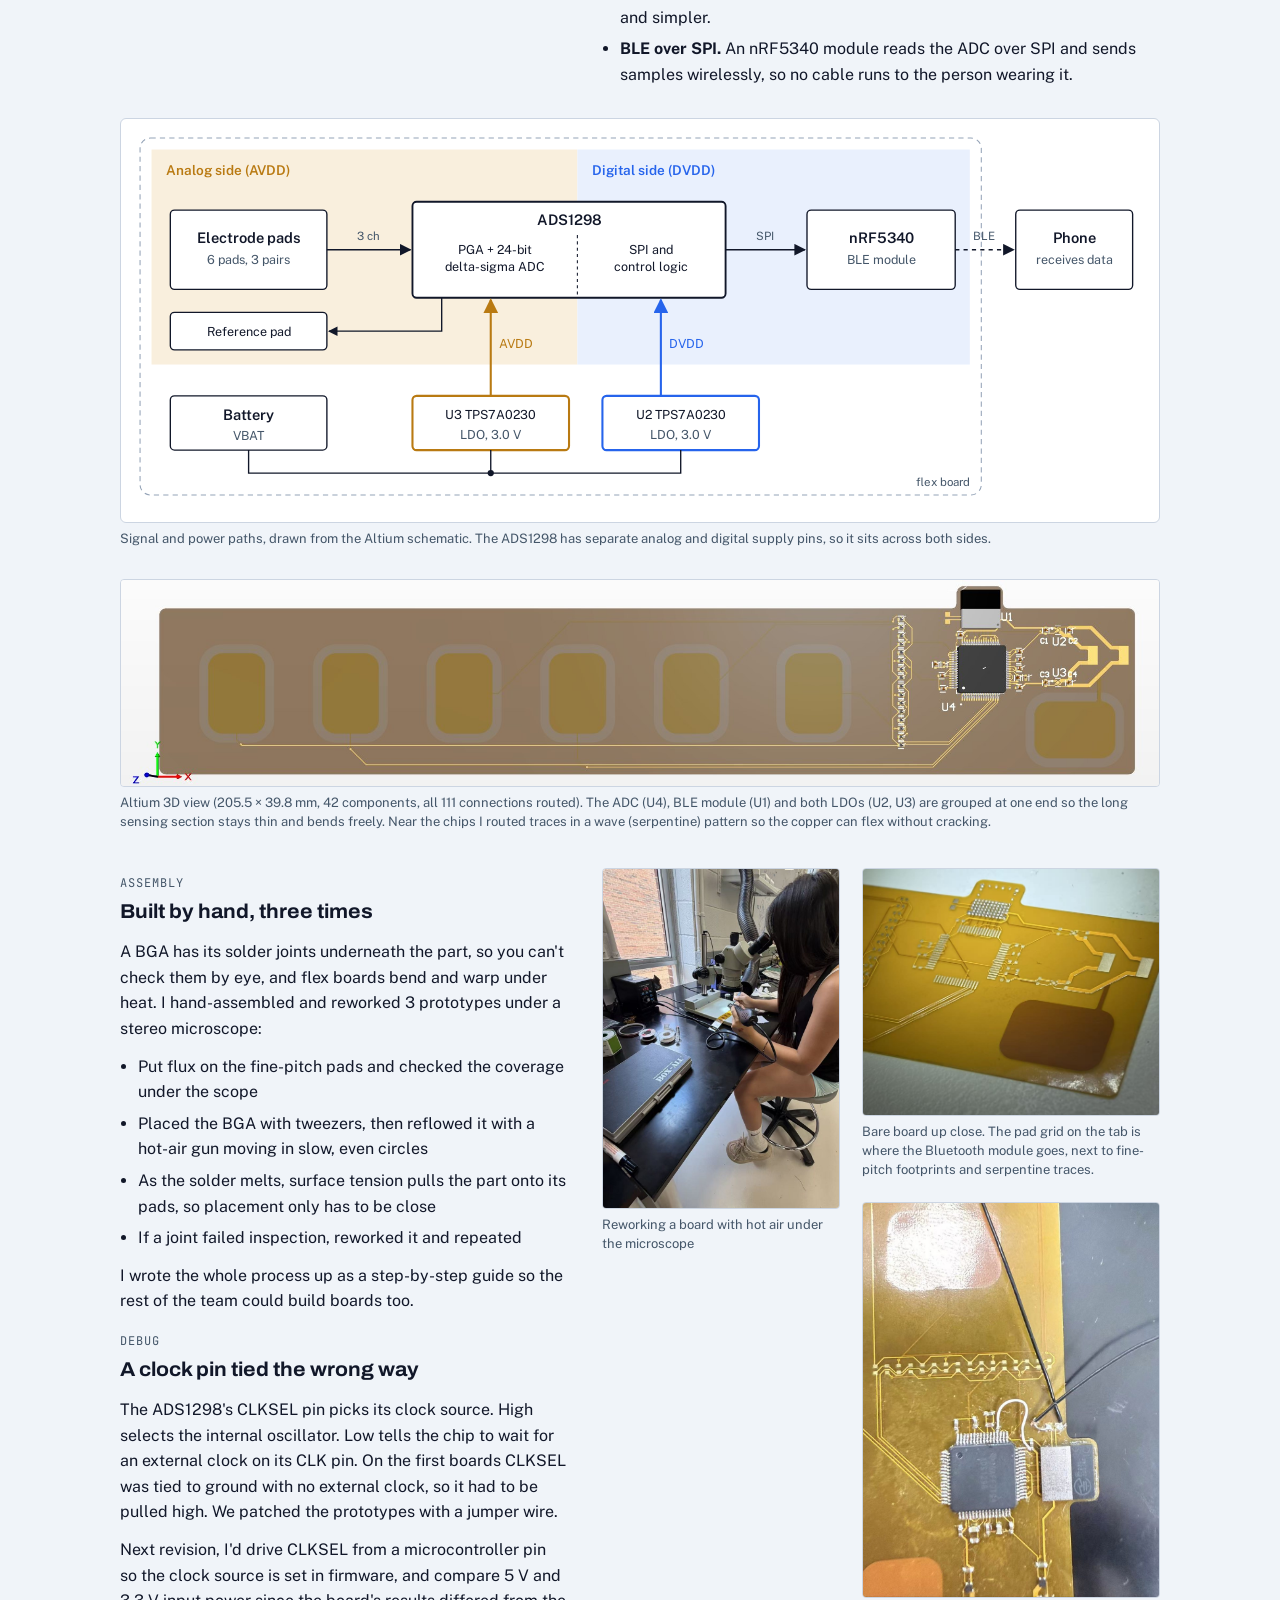
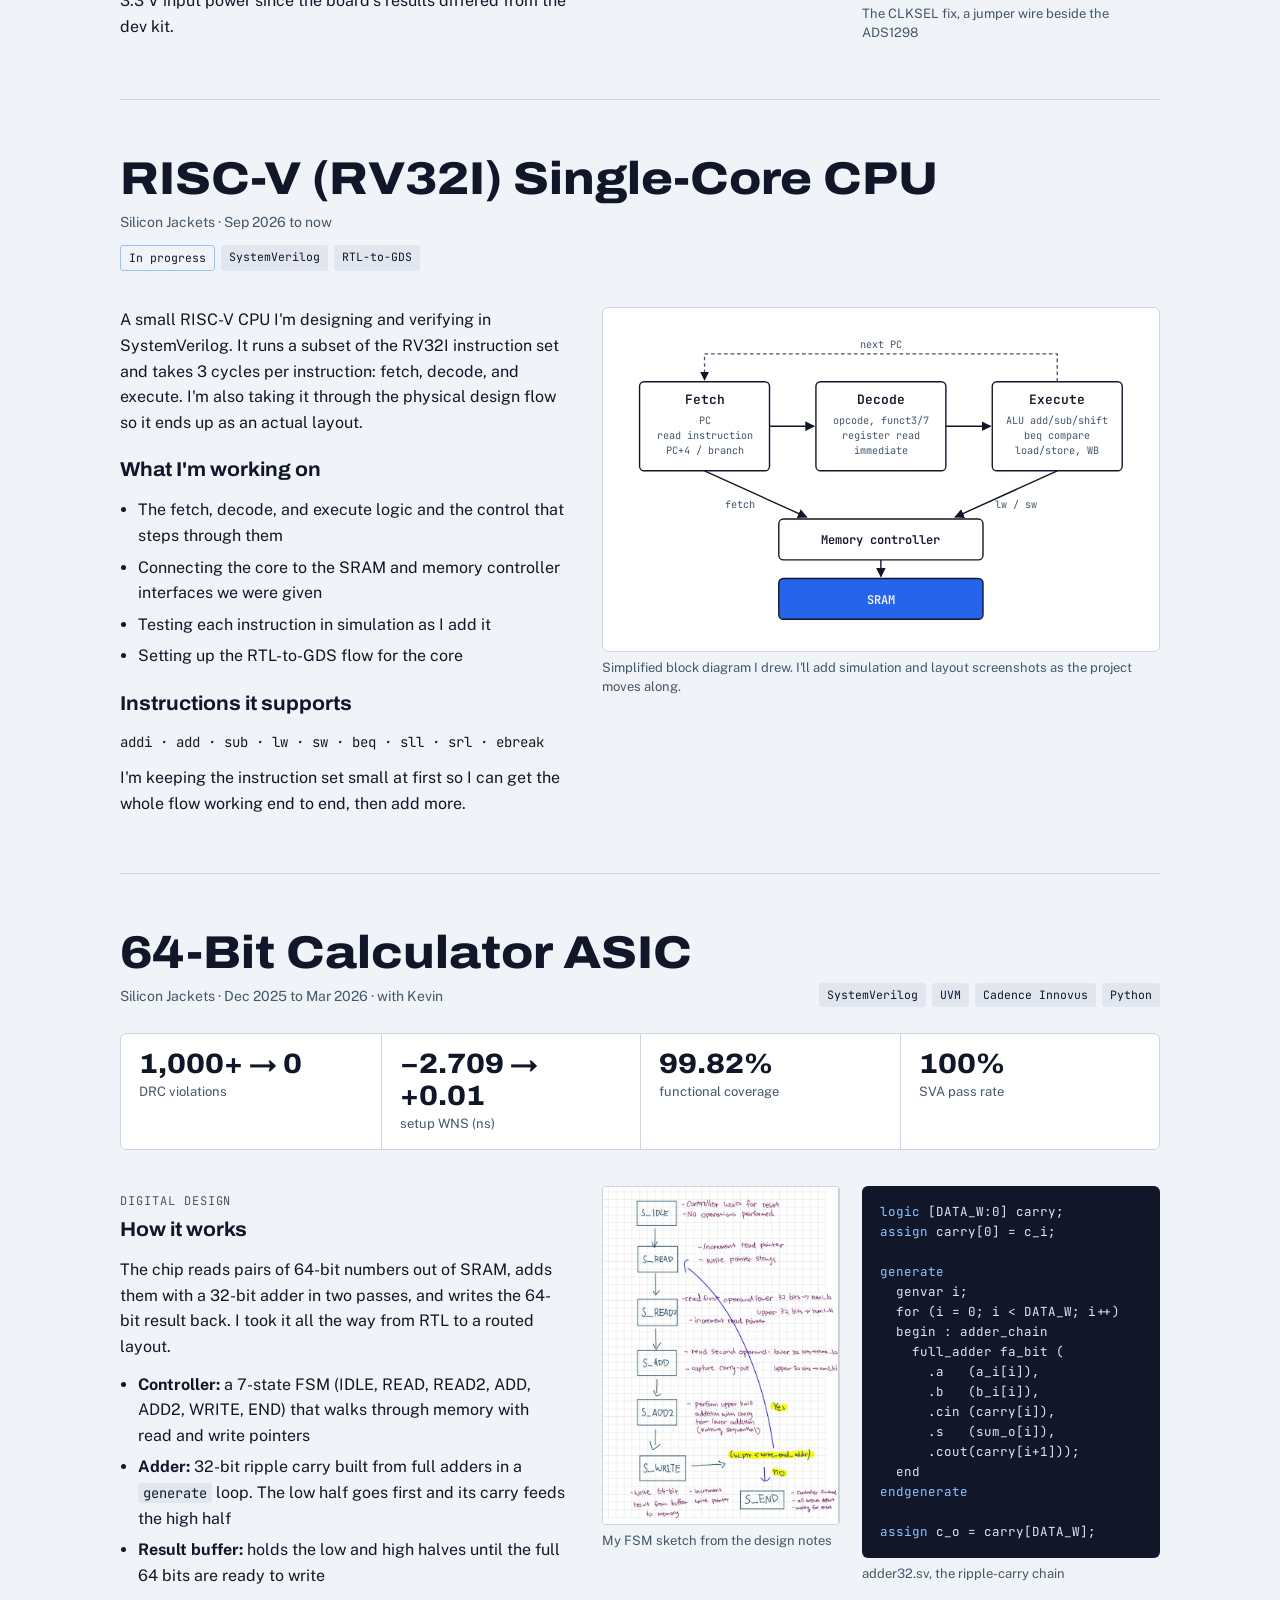
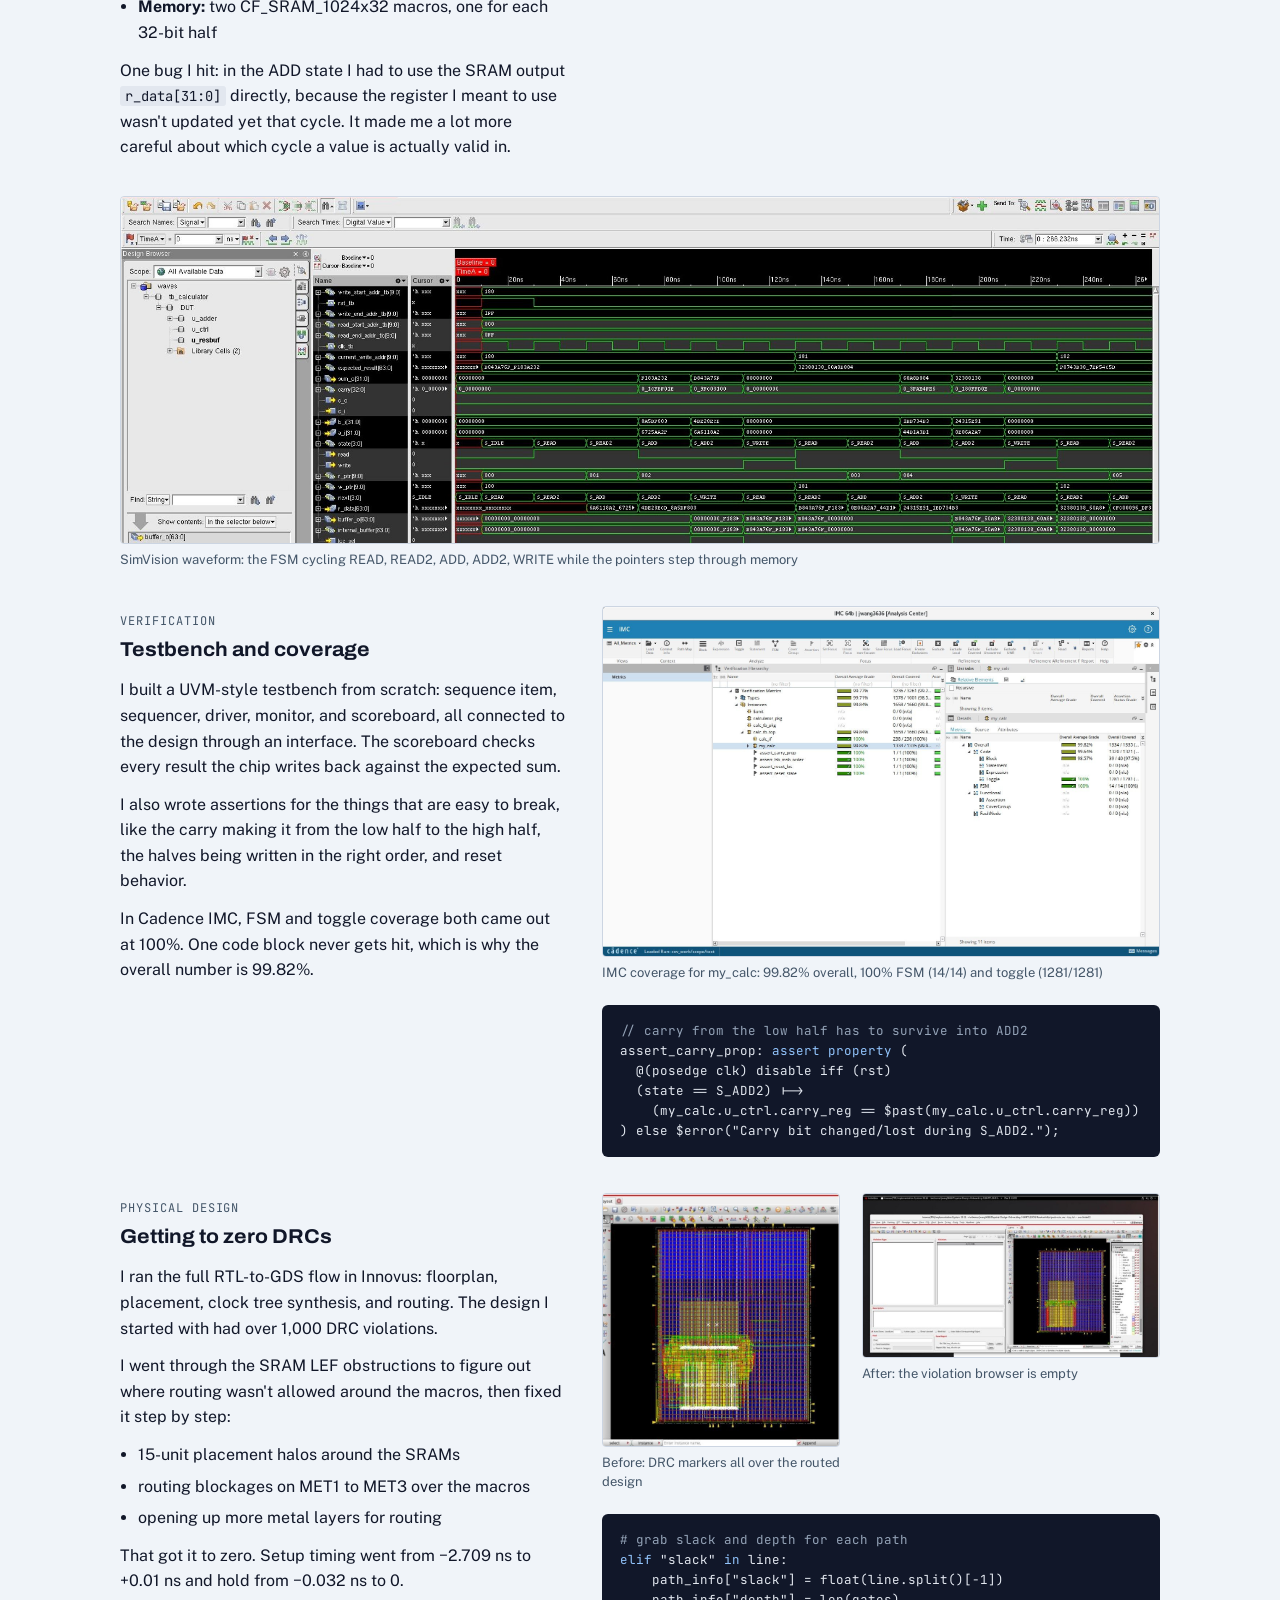
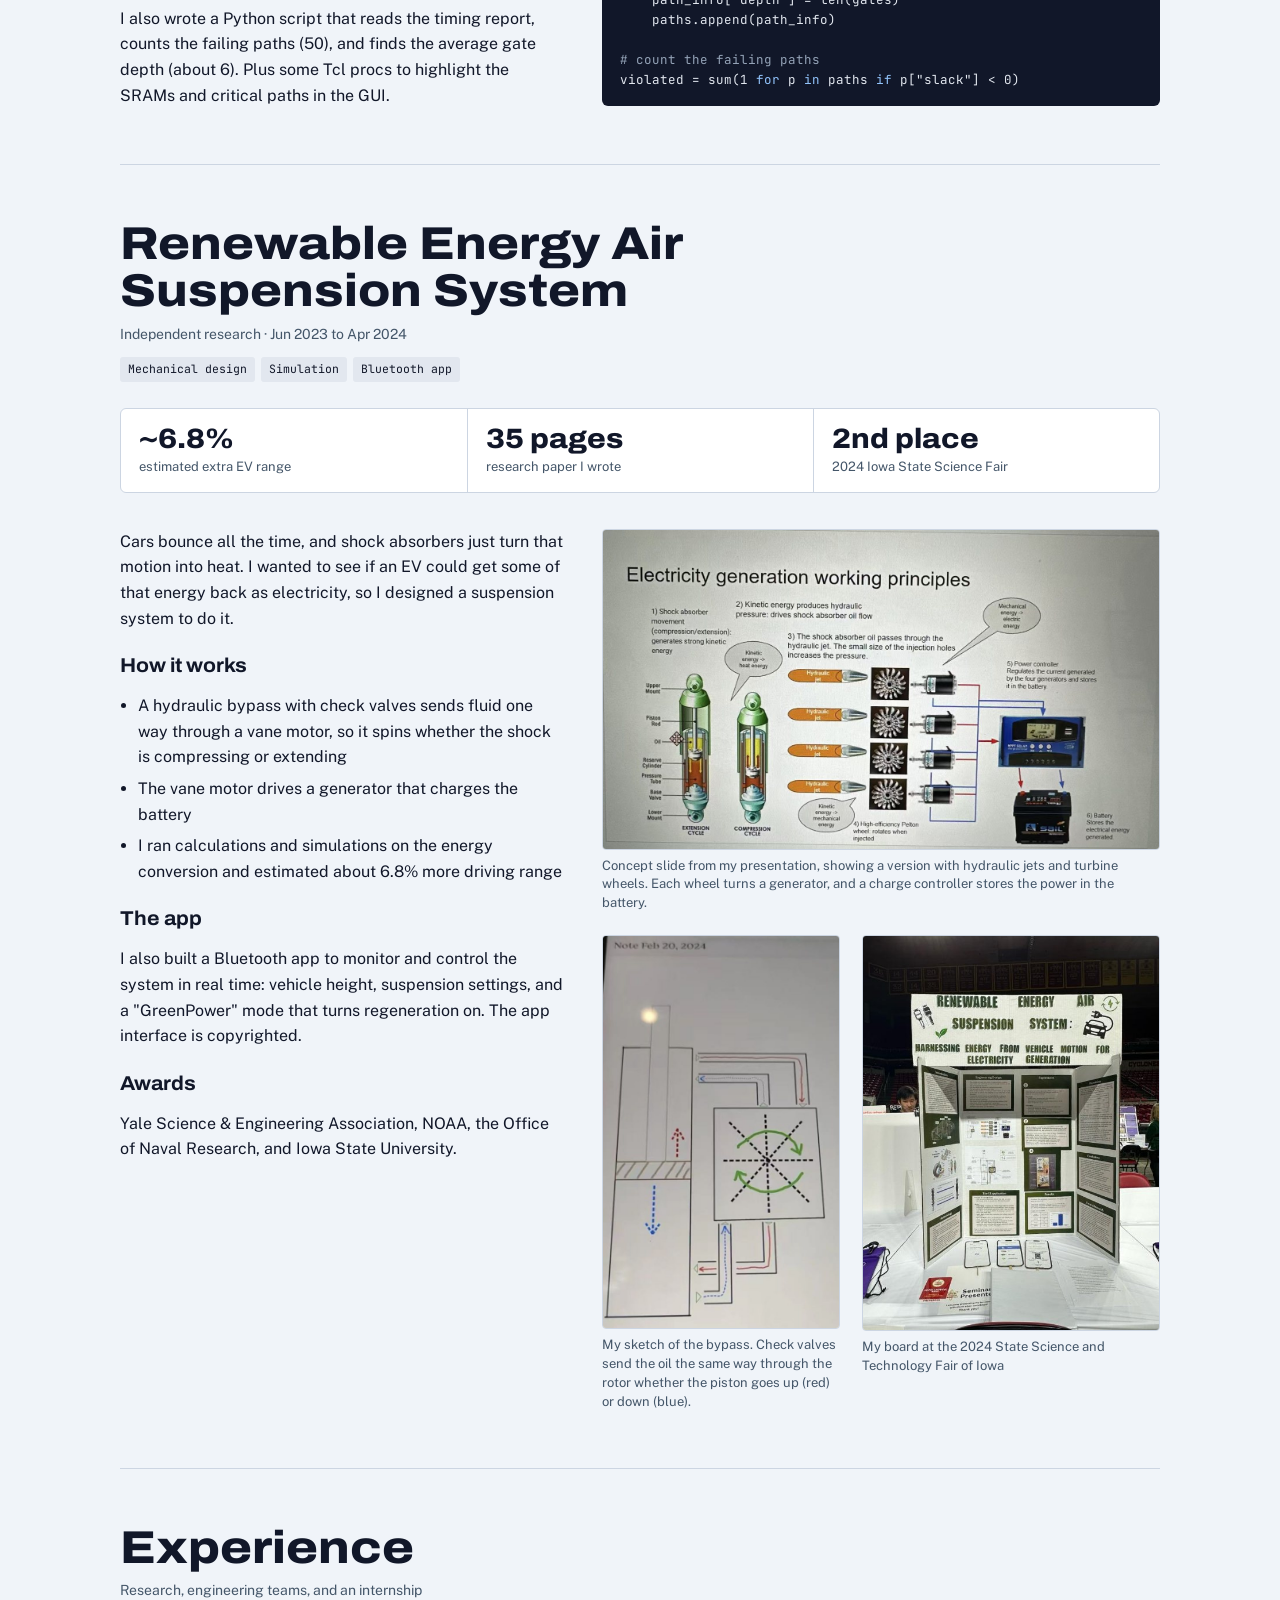
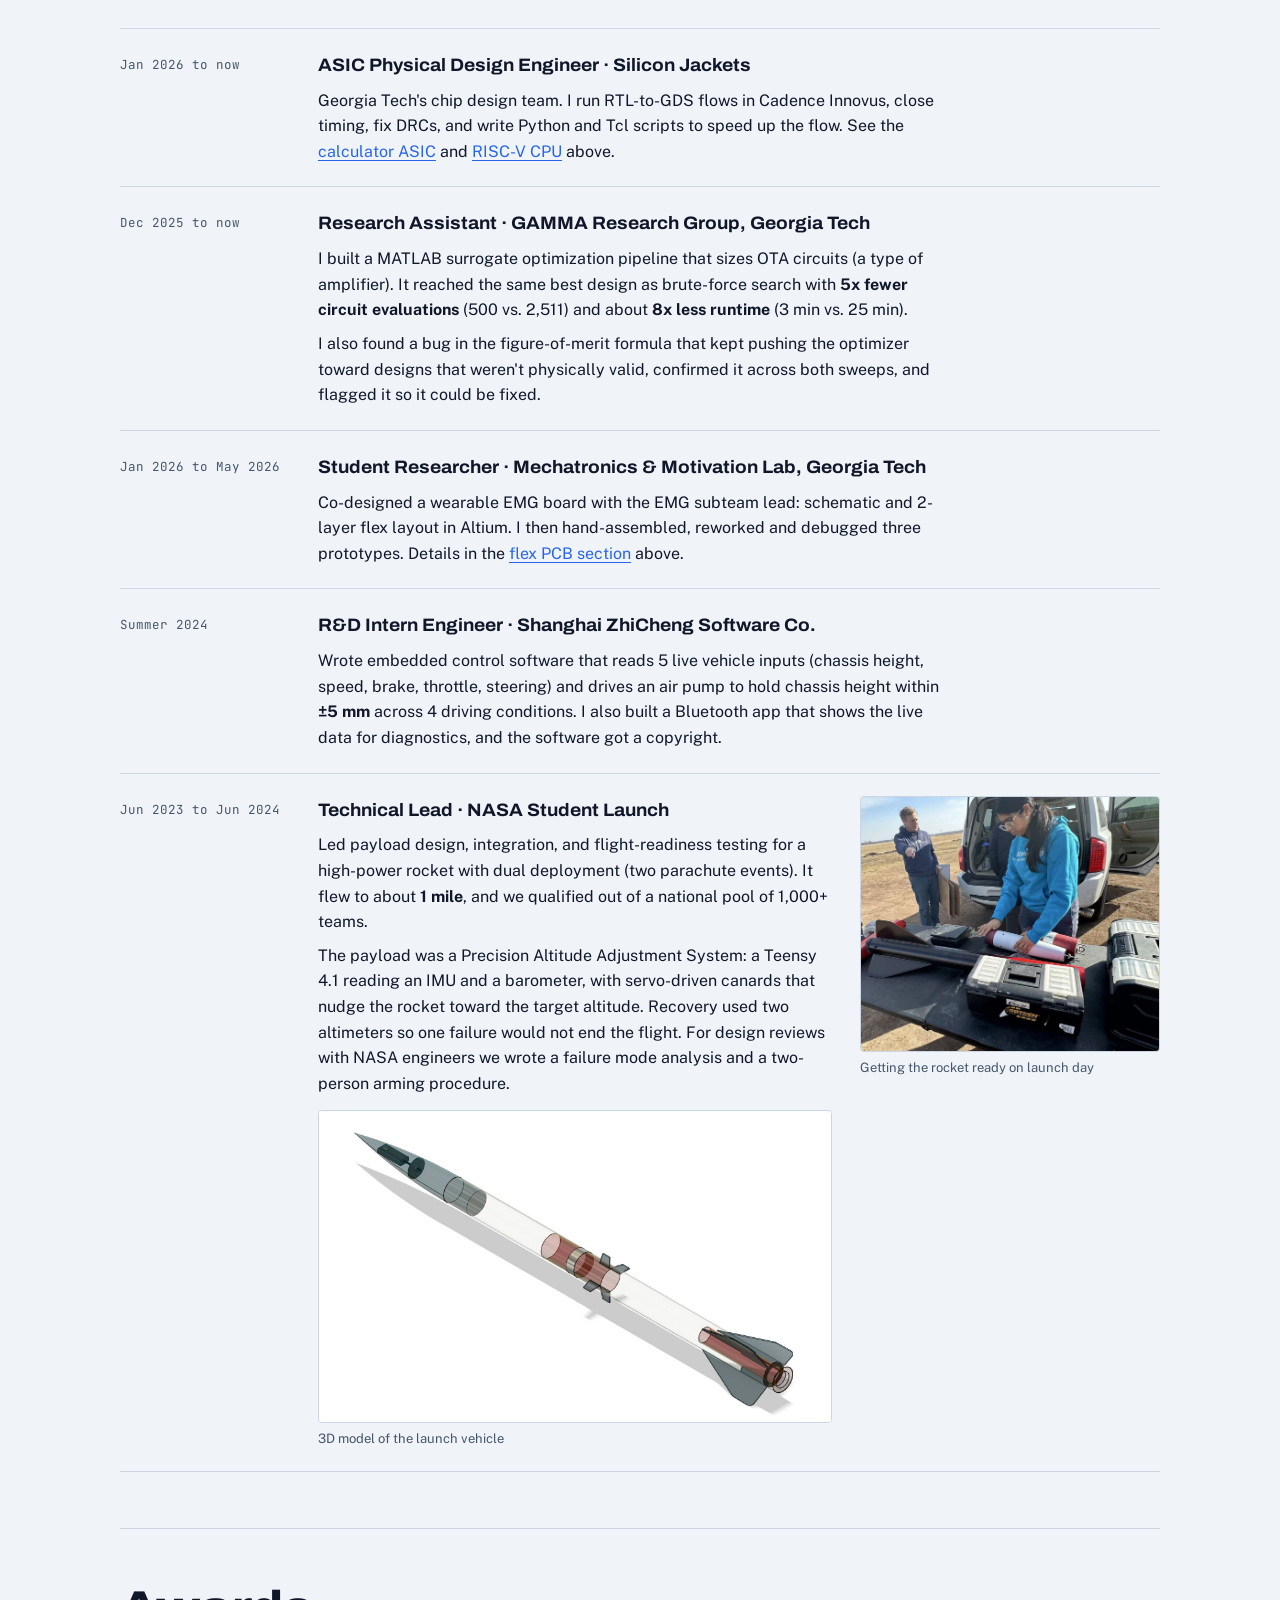
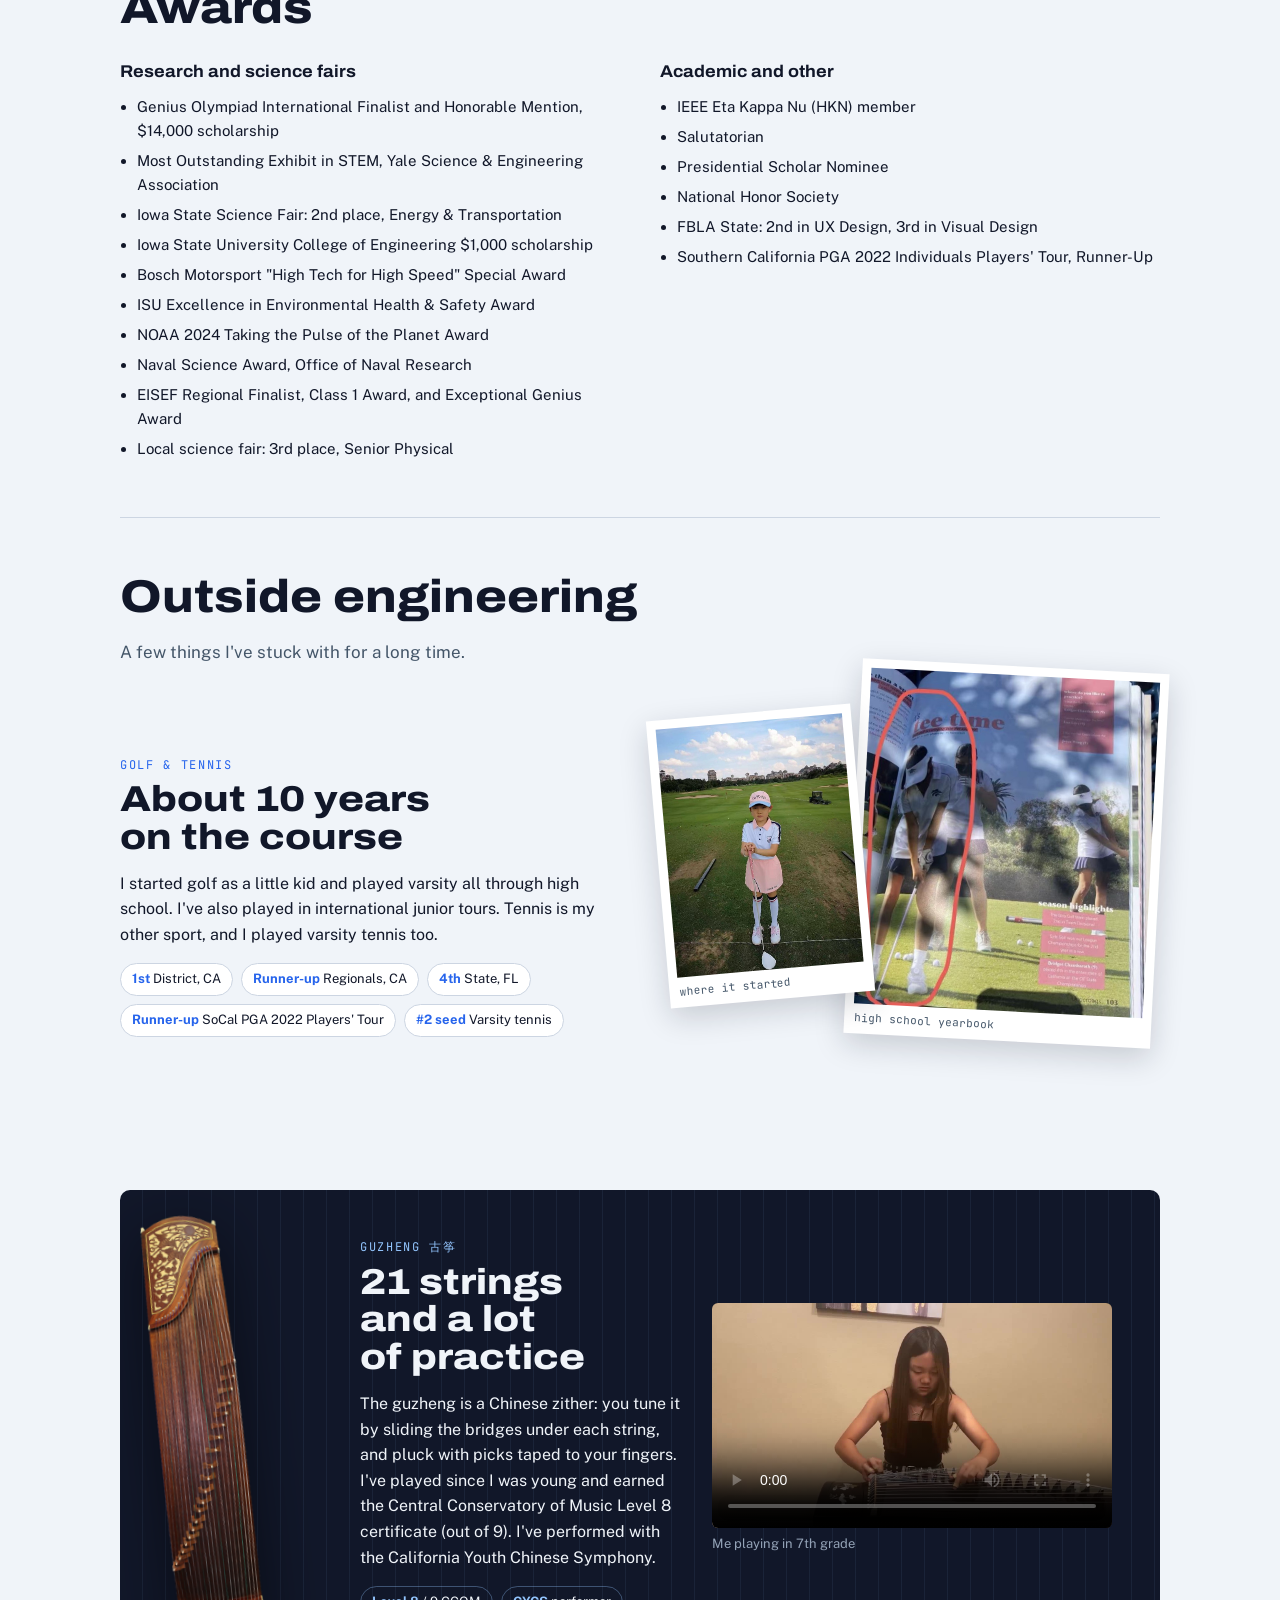
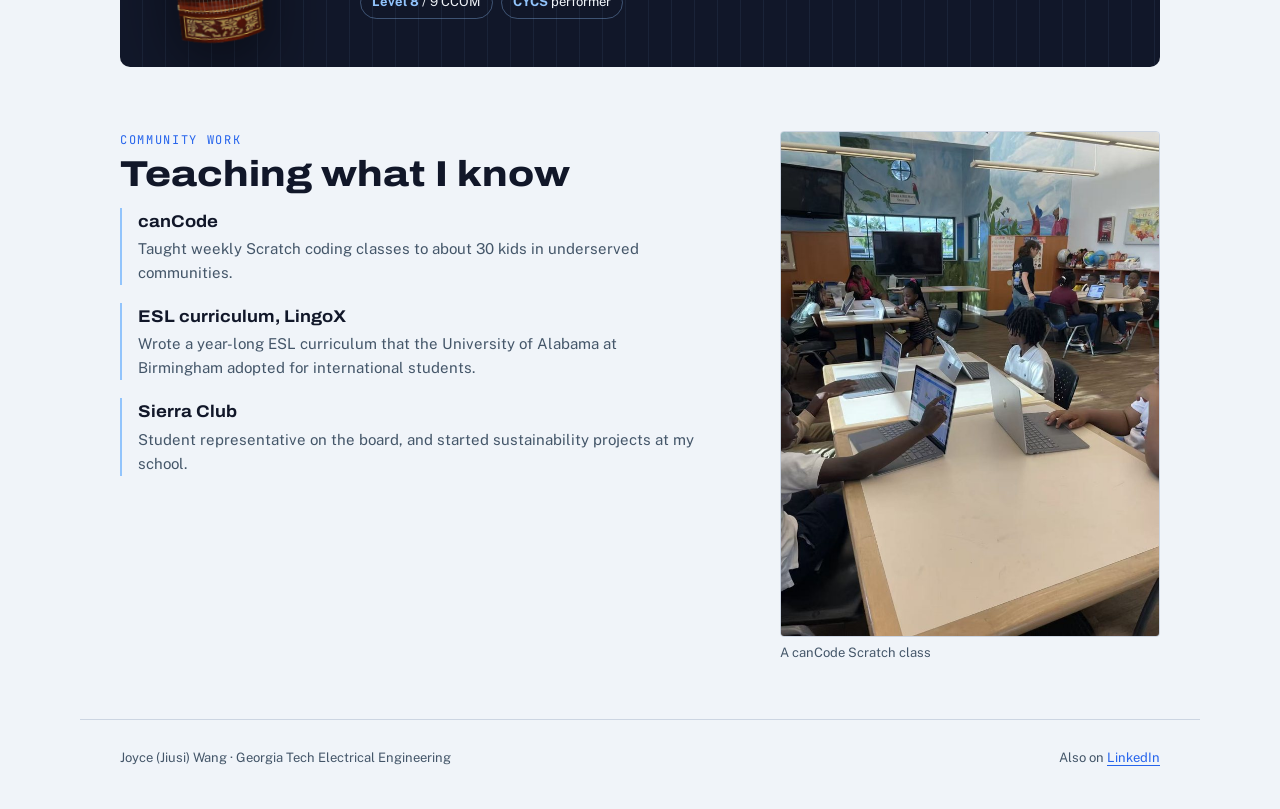
==== commit a514fa58: "Revert "Add ECE 1100 ePortfolio and remove phone and work status from main page" This reverts commit" ====
--- a/index.html
+++ b/index.html
@@ -261,11 +261,12 @@
         <span><strong>Standing</strong> Junior</span>
         <span><strong>Graduating</strong> May 2028</span>
         <span><strong>SAT</strong> 1540</span>
+        <span><strong>Work authorization</strong> U.S. Permanent Resident</span>
       </div>
       <div class="contact" id="contact">
         <span class="chip"><span class="addr" id="email">joycewang1911@gmail.com</span><button type="button" id="copy-email" aria-label="Copy email address">Copy</button></span>
+        <span class="chip"><span class="addr">(949) 418-2613</span></span>
         <a class="chip" href="https://www.linkedin.com/in/9yceee" target="_blank" rel="noopener">LinkedIn ↗</a>
-        <a class="chip" href="eportfolio/">ePortfolio →</a>
       </div>
     </div>
     <div>
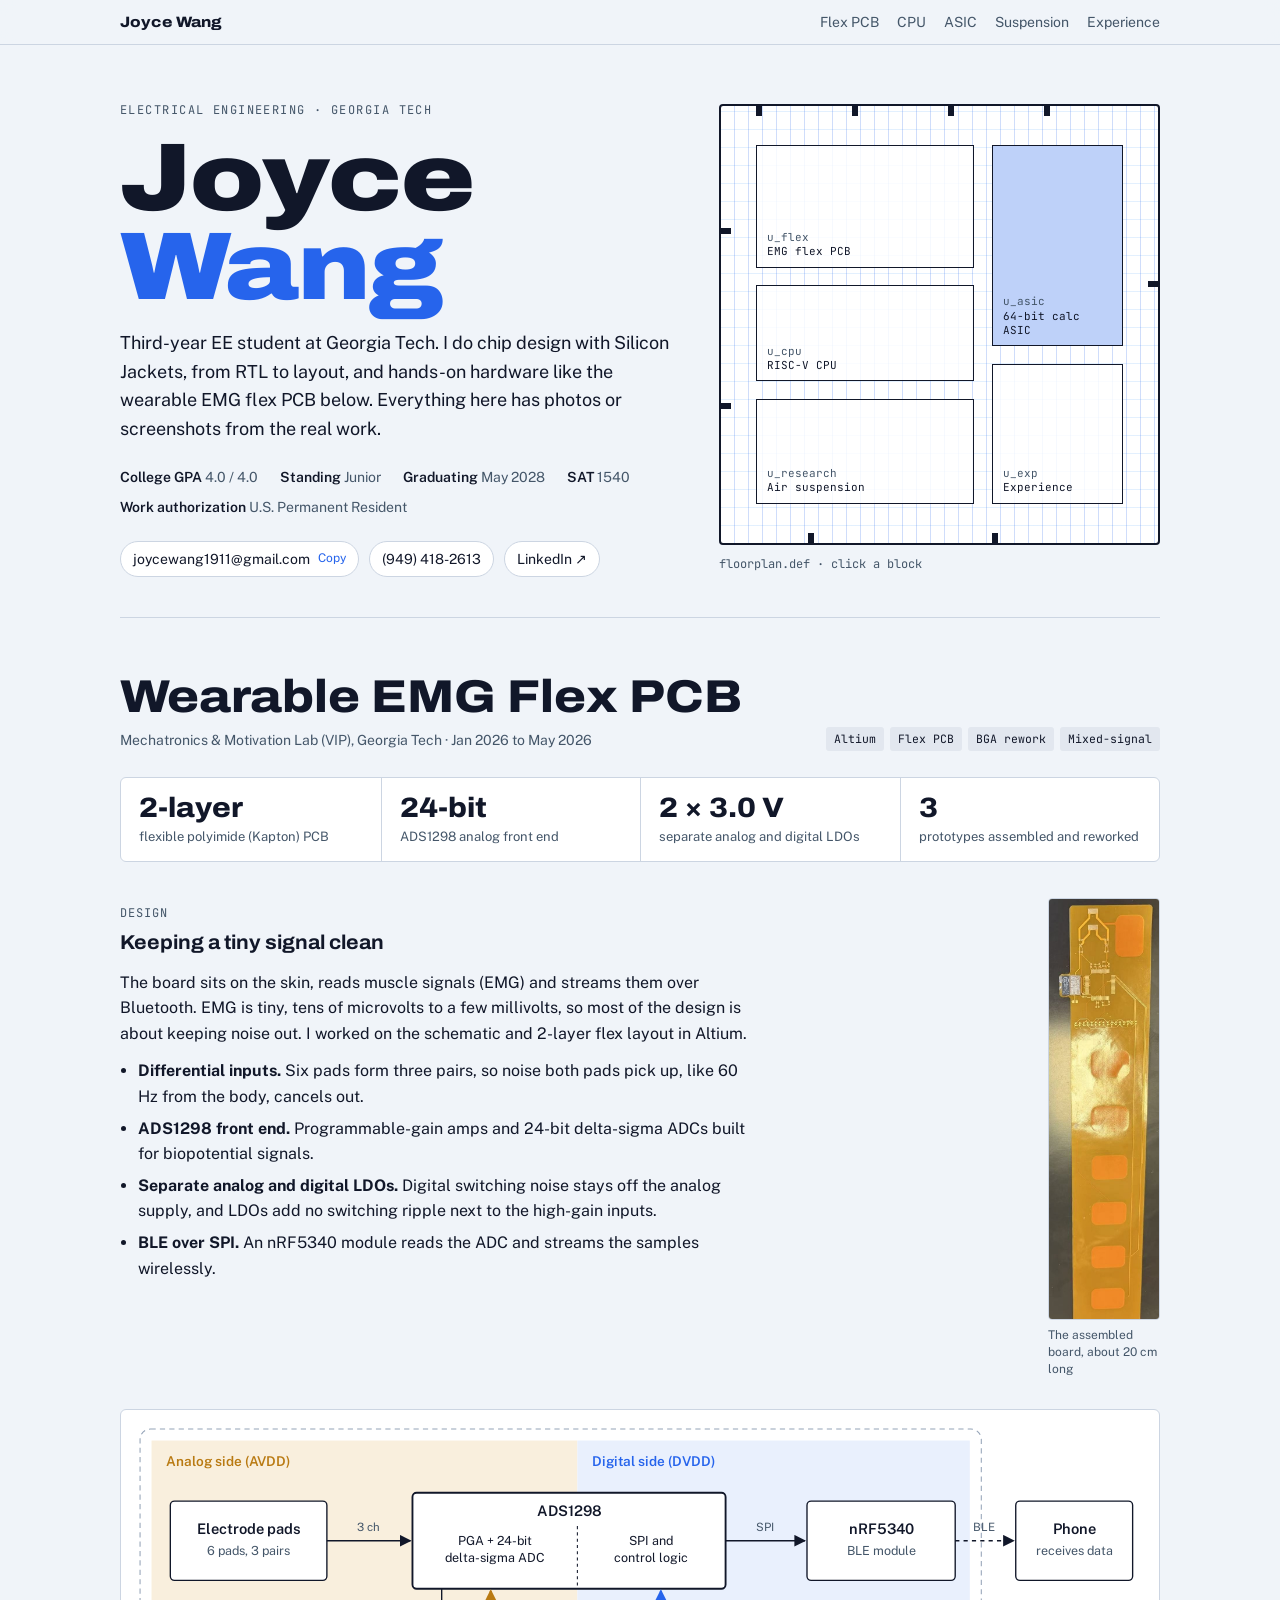
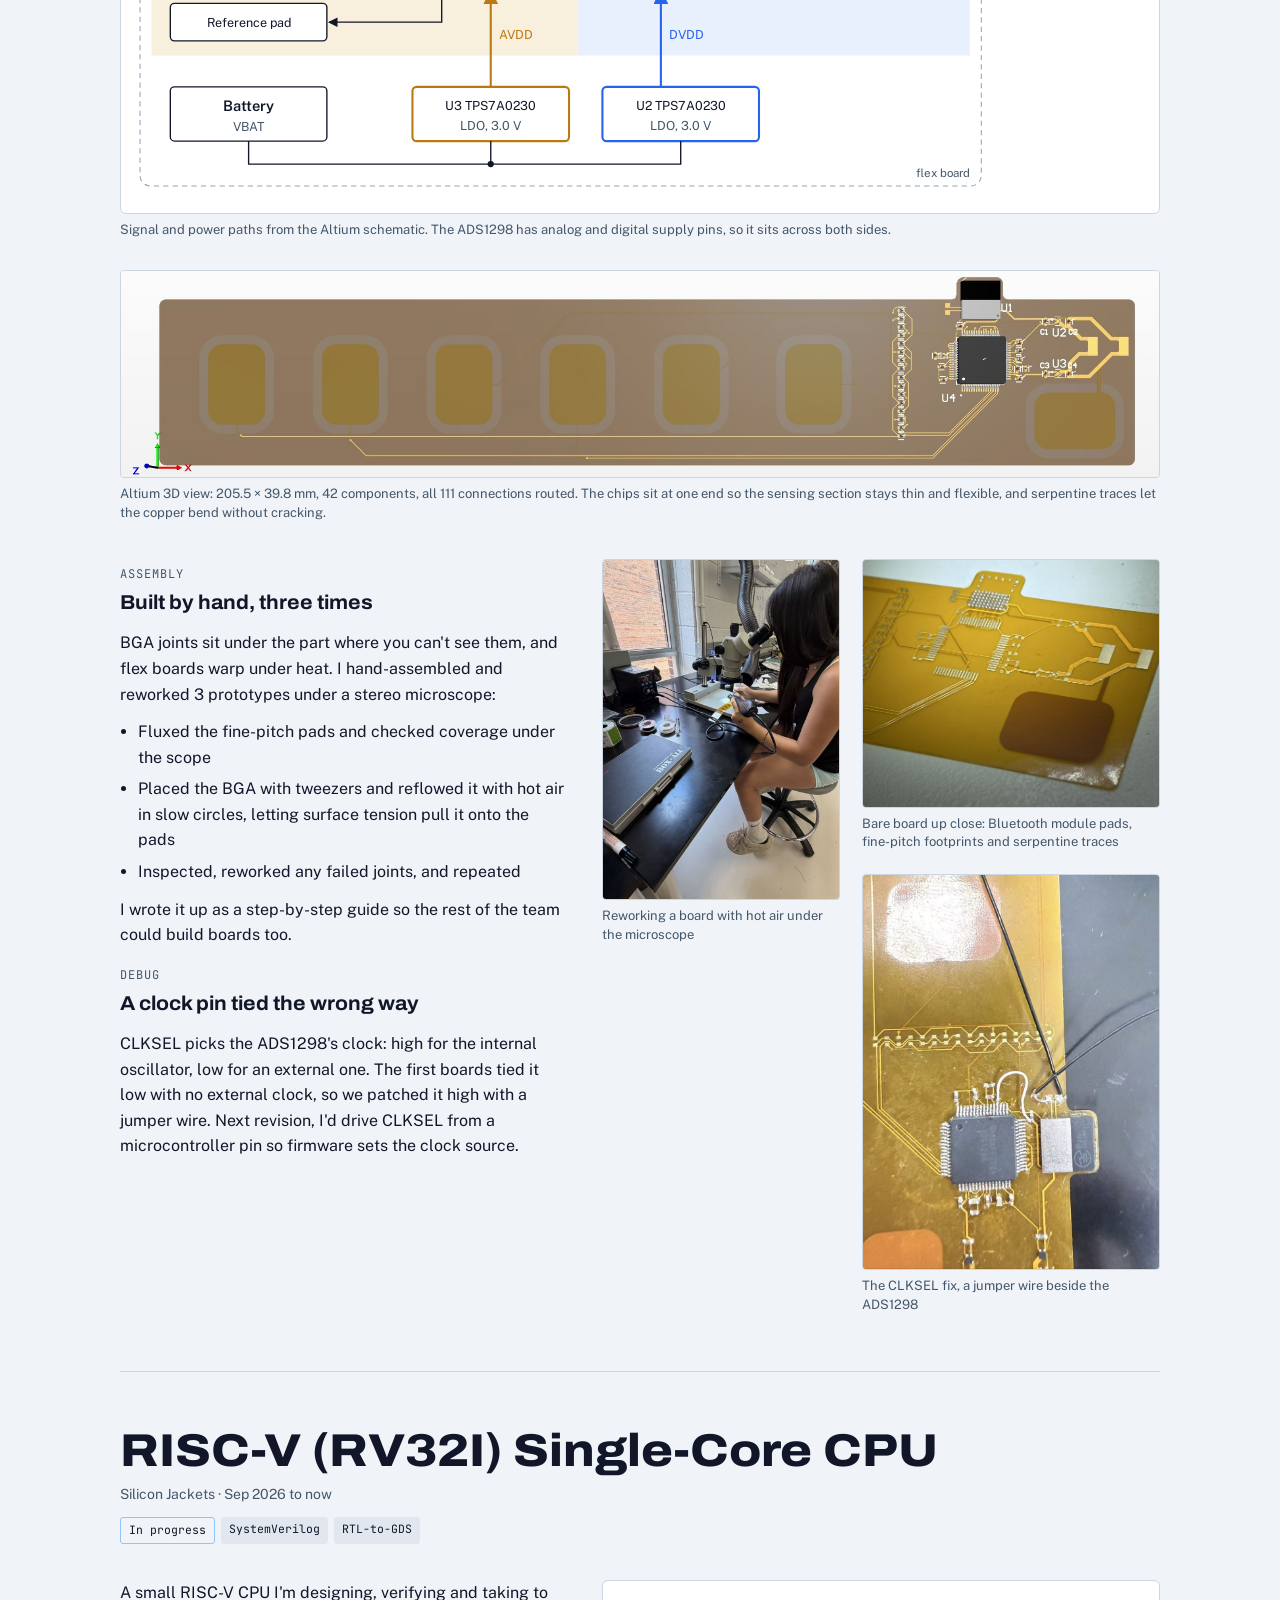
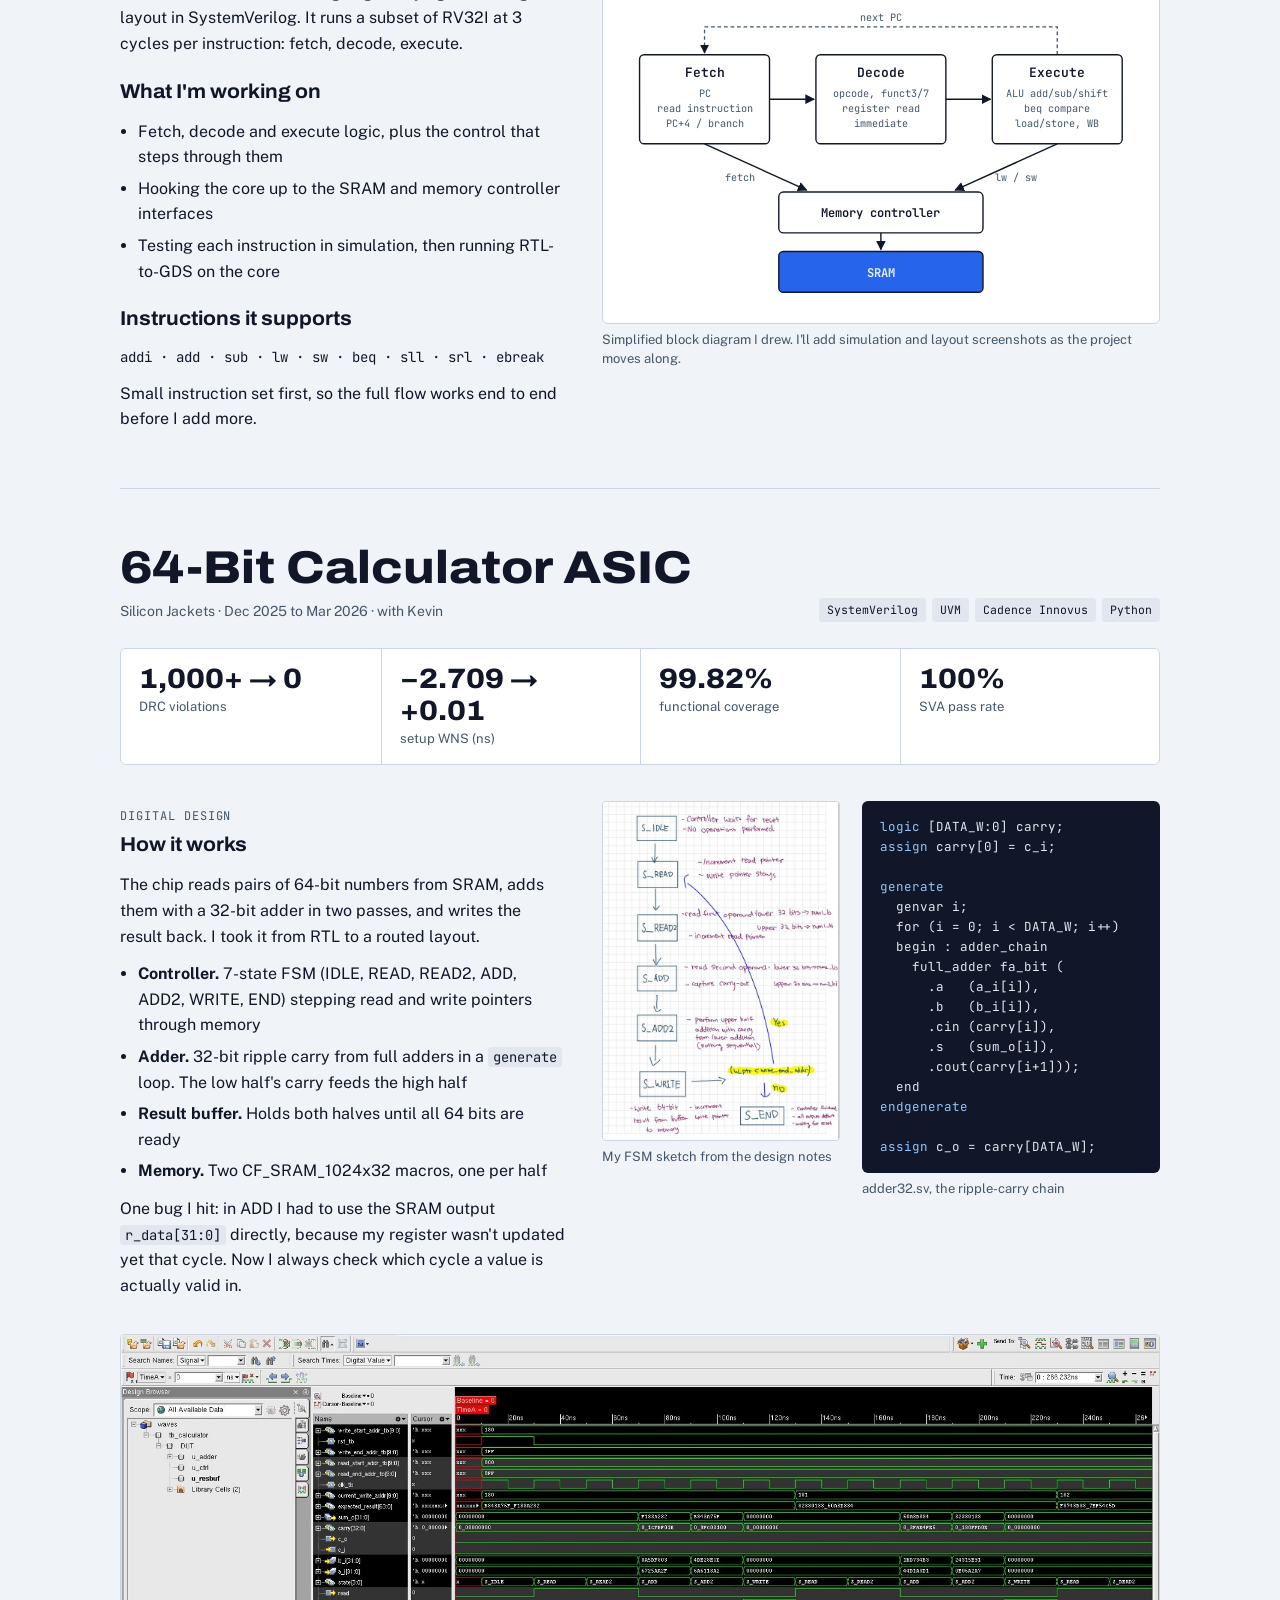
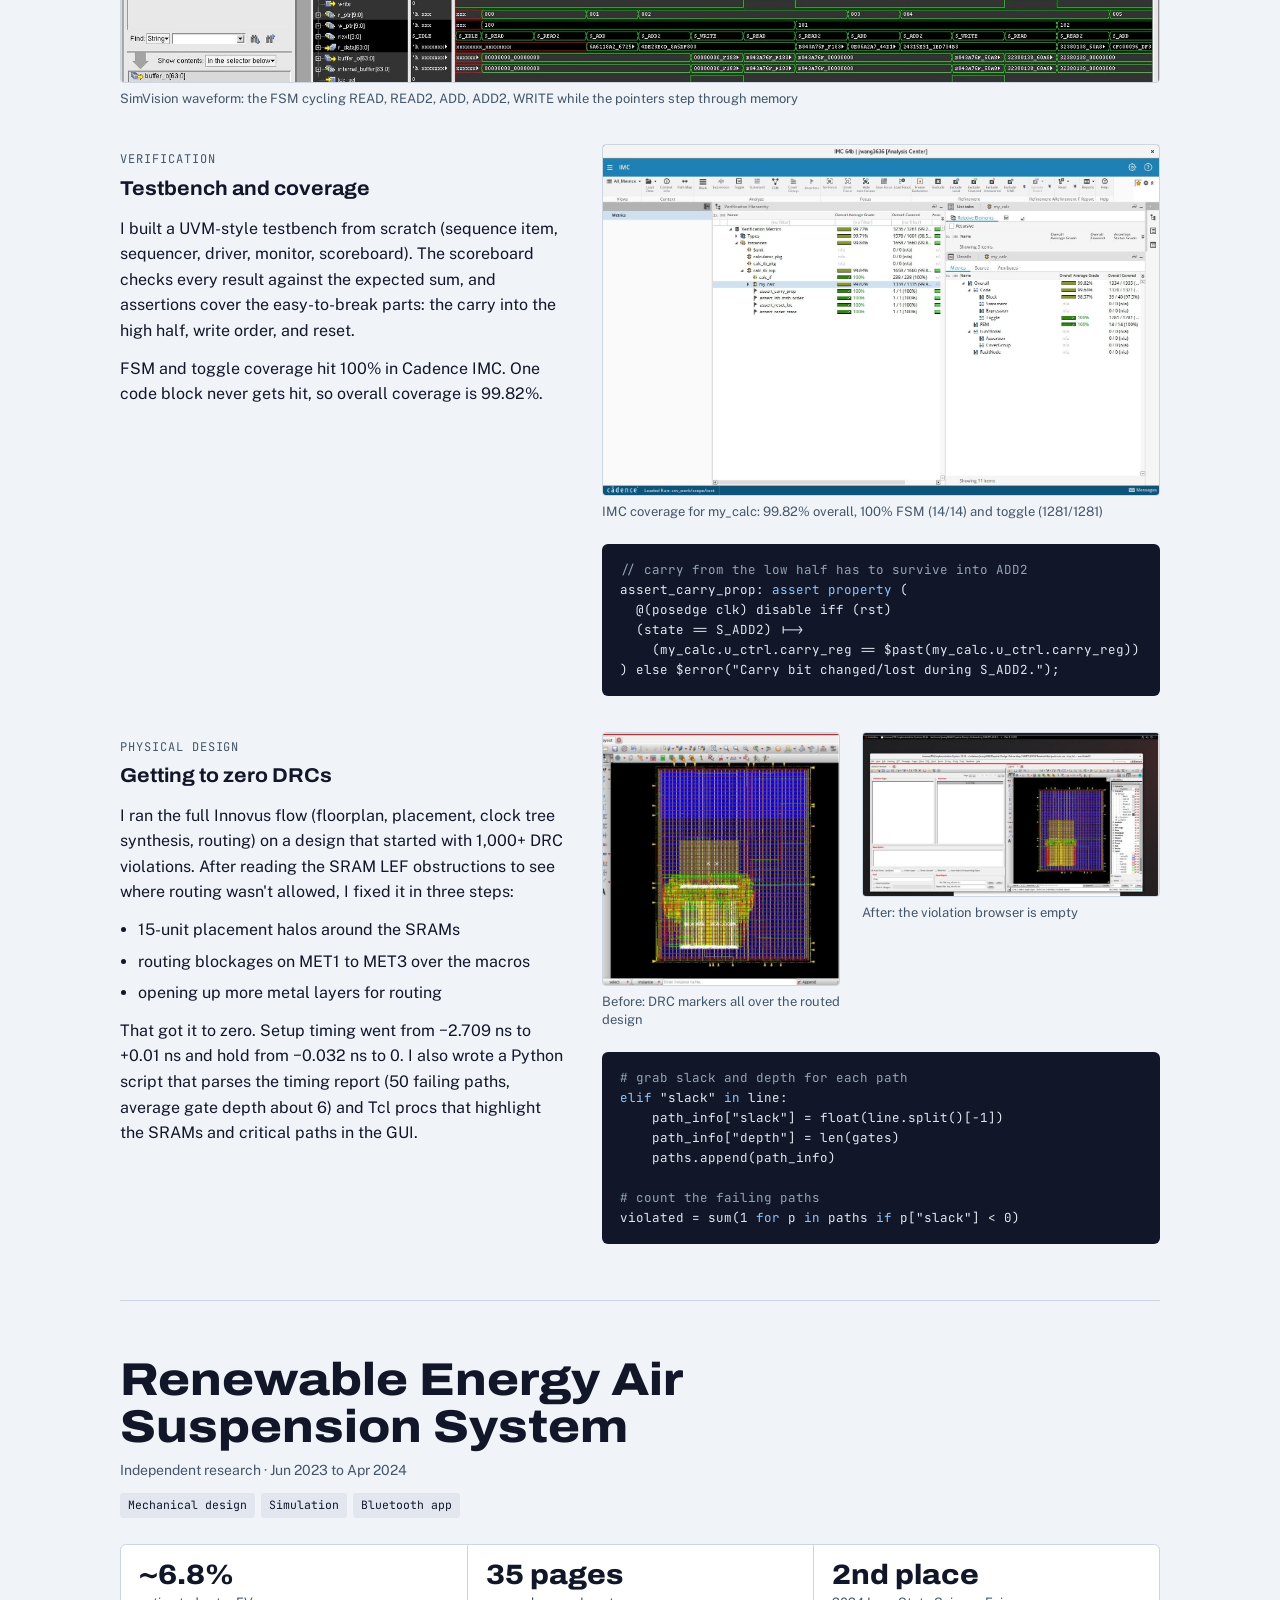
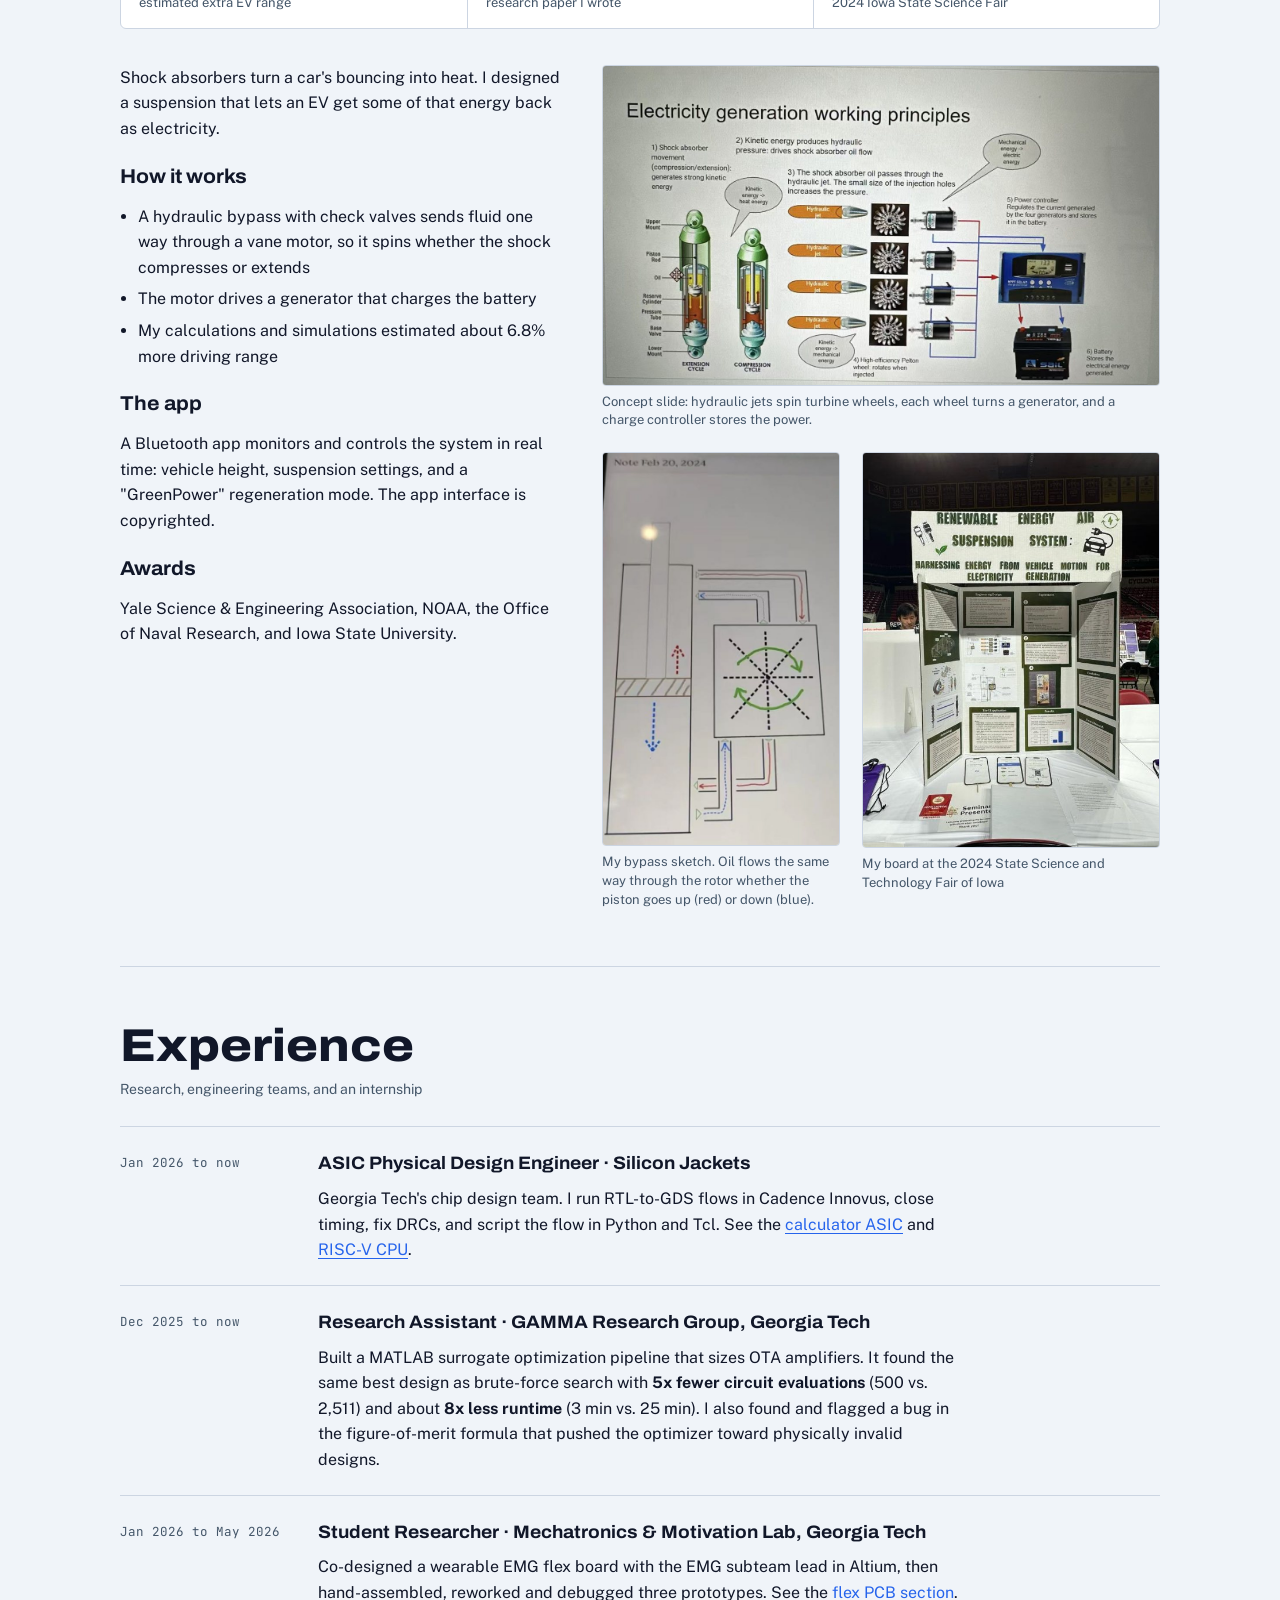
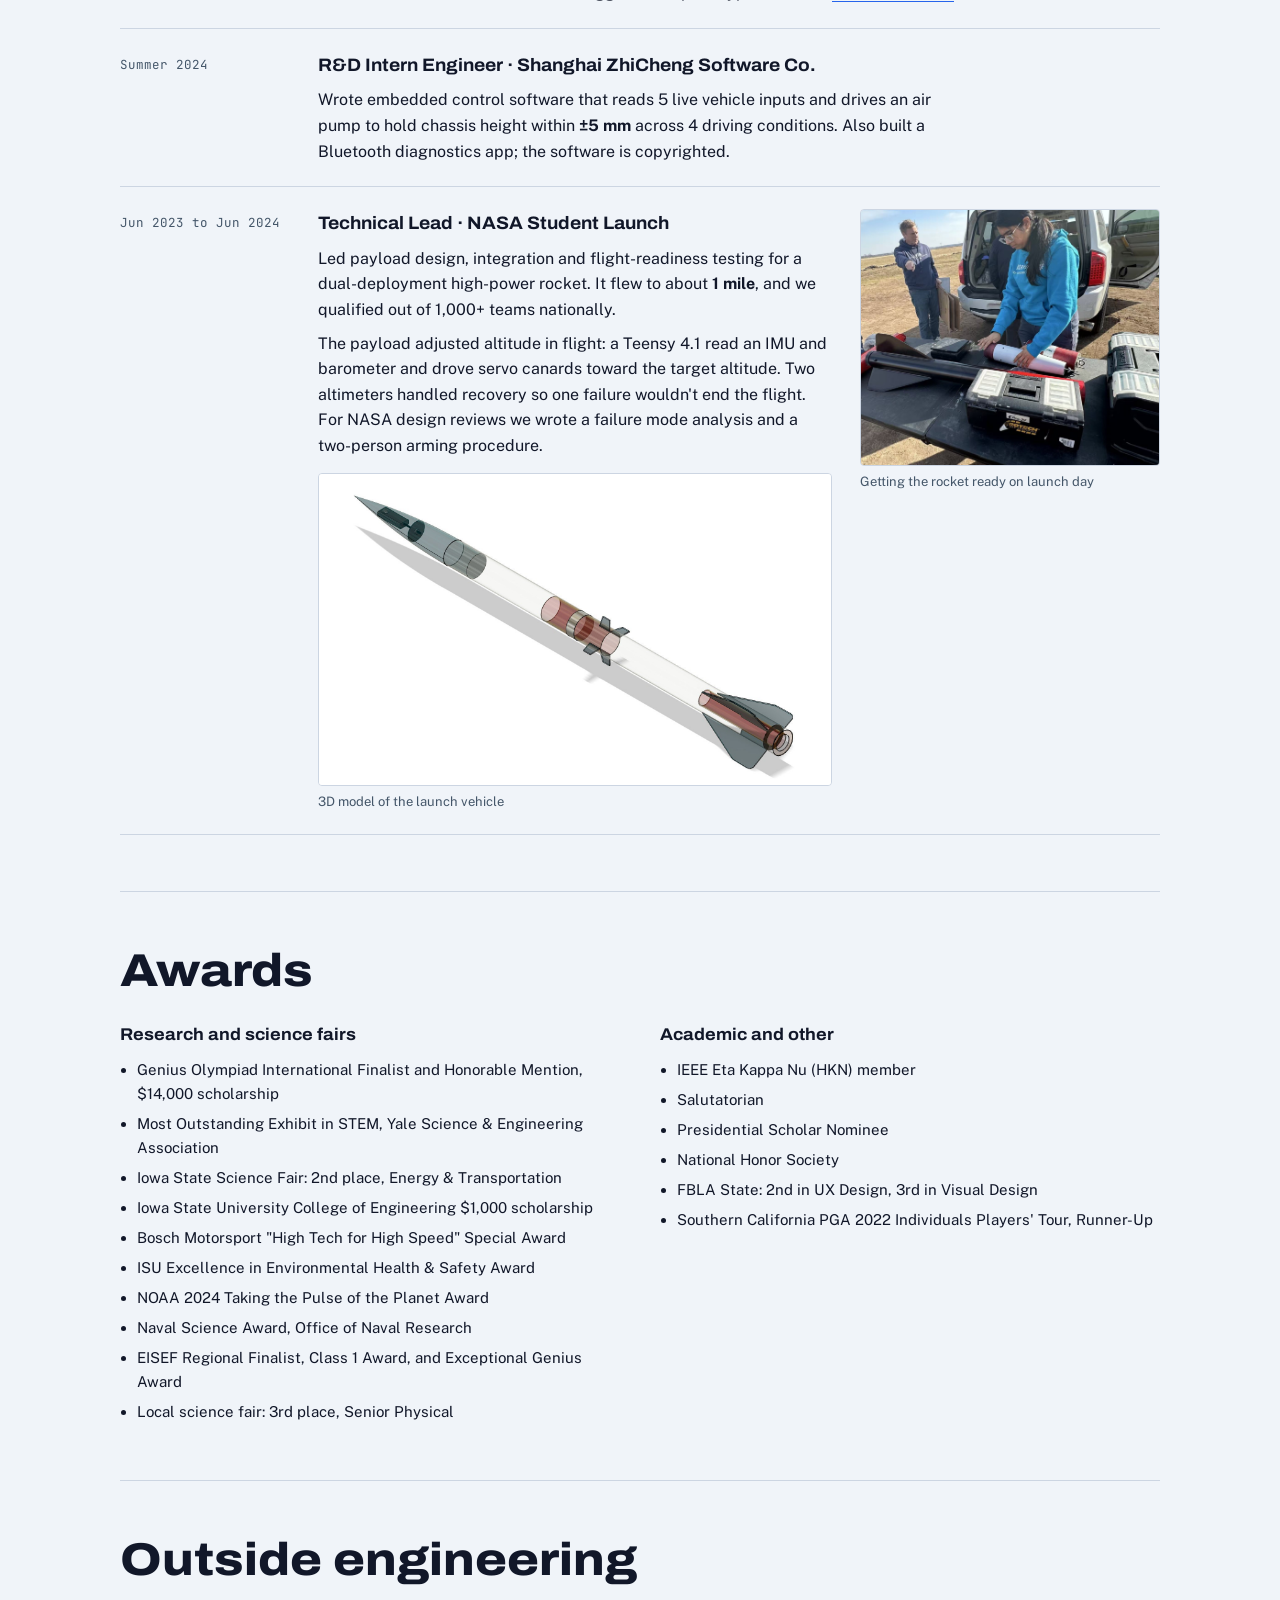
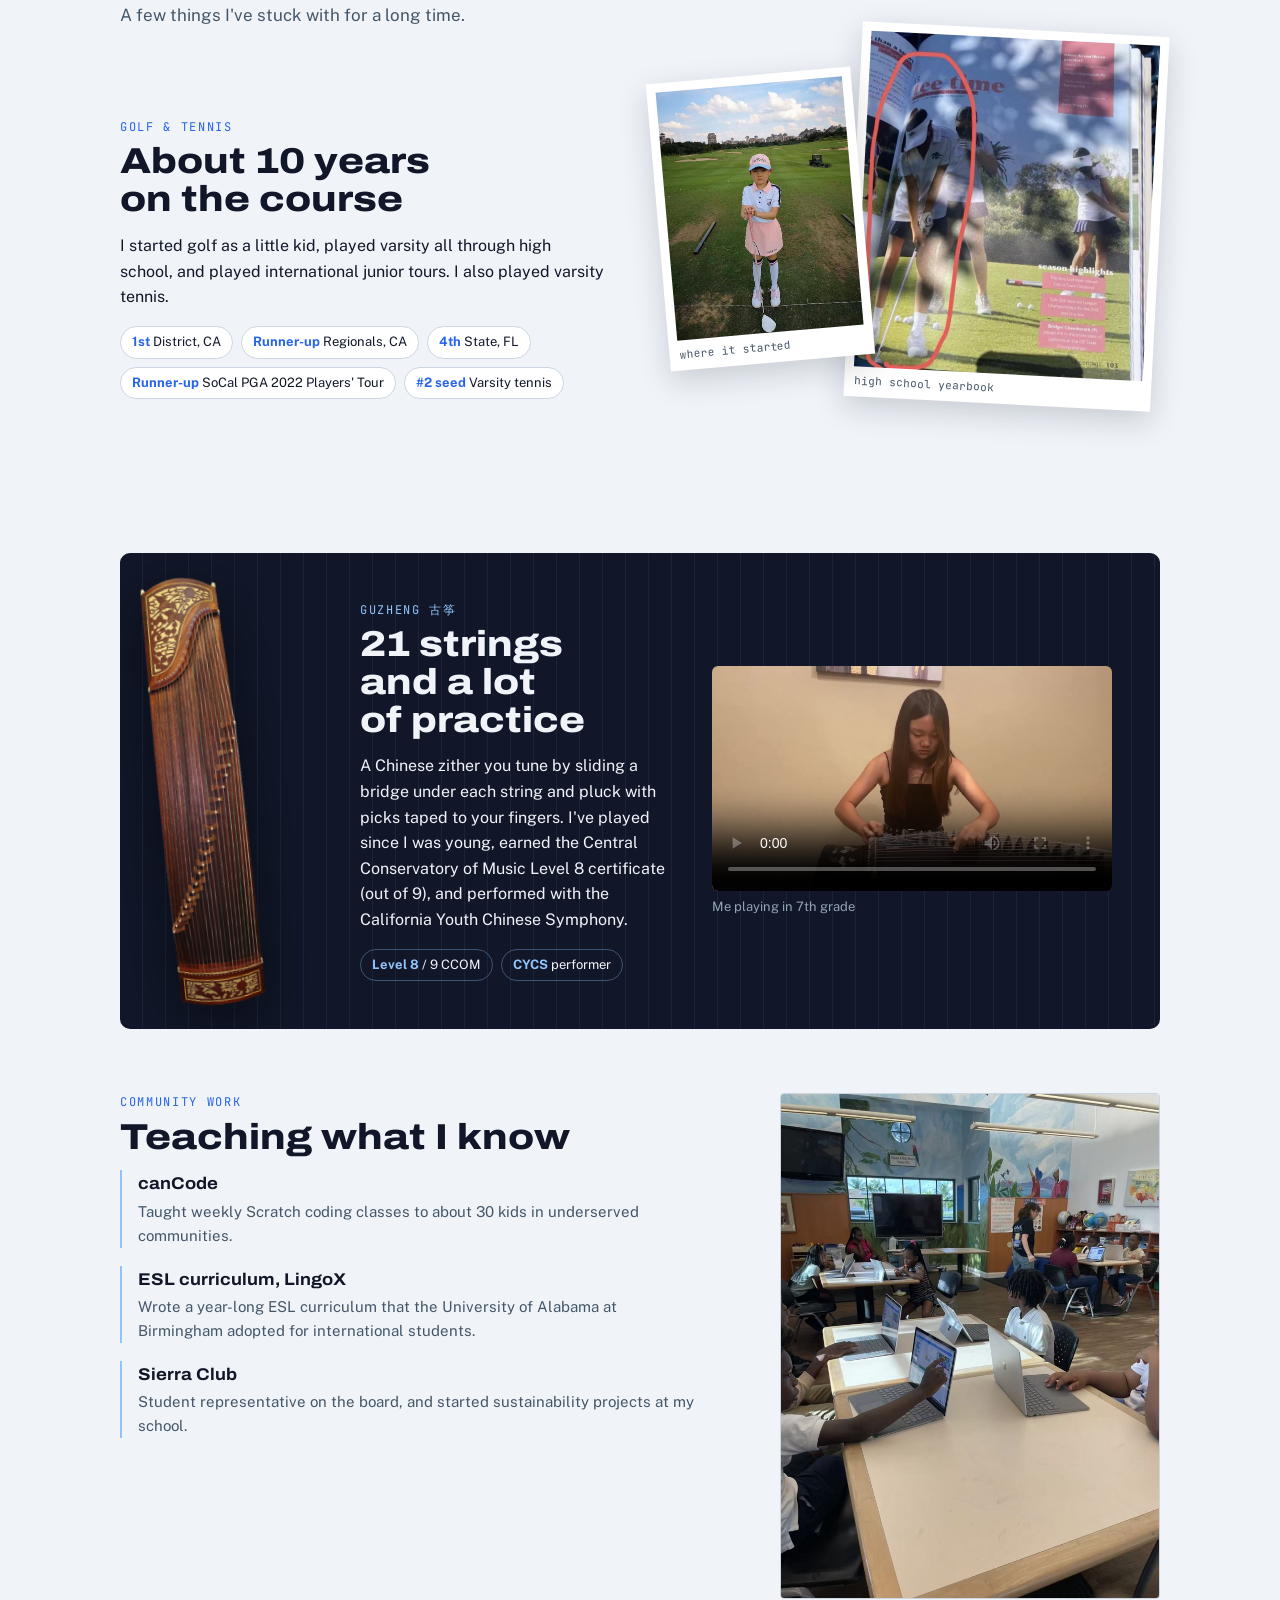
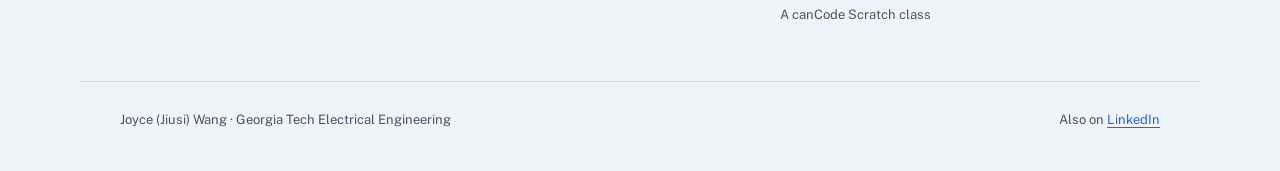
==== commit e7ac2c94: "Tighten wording and show the assembled PCB photo vertically Co-Authored-By: Claude Opus 5.5 <noreply" ====
--- a/index.html
+++ b/index.html
@@ -204,6 +204,11 @@
 }
 .guzheng .instrument-h { display: none; position: absolute; top: 24px; left: 50%; width: 88%; transform: translateX(-50%); pointer-events: none; }
 .wide { margin-bottom: 30px; }
+.part.flex-design { grid-template-columns: minmax(0, 1fr) 112px; gap: 40px; }
+.part.flex-design .text { max-width: 40em; }
+.vstrip img { width: 100%; max-width: 112px; margin-inline: auto; }
+.vstrip figcaption { font-size: 12px; }
+@media (max-width: 860px) { .part.flex-design { grid-template-columns: minmax(0, 1fr) 80px !important; gap: 16px; } }
 .exp { display: grid; gap: 0; border-top: 1px solid var(--line); }
 .job { display: grid; grid-template-columns: 170px minmax(0, 1fr); gap: 8px 28px; padding-block: 22px; border-bottom: 1px solid var(--line); }
 .job.has-photo { grid-template-columns: 170px minmax(0, 1fr) minmax(0, 300px); }
@@ -255,7 +260,7 @@
     <div>
       <div class="eyebrow">Electrical Engineering · Georgia Tech</div>
       <h1>Joyce<br><span>Wang</span></h1>
-      <p class="lede">I'm a third-year EE student. Most of my time outside class goes into chip design with Silicon Jackets, where I've worked on everything from RTL to layout. I also do hands-on hardware: designing and assembling flexible PCBs for a wearable EMG project. Below are my main projects and experience, with photos and screenshots from the real work.</p>
+      <p class="lede">Third-year EE student at Georgia Tech. I do chip design with Silicon Jackets, from RTL to layout, and hands-on hardware like the wearable EMG flex PCB below. Everything here has photos or screenshots from the real work.</p>
       <div class="facts">
         <span><strong>College GPA</strong> 4.0 / 4.0</span>
         <span><strong>Standing</strong> Junior</span>
@@ -307,25 +312,21 @@
       <div class="spec"><div class="v">3</div><div class="k">prototypes assembled and reworked</div></div>
     </div>
 
-    <figure class="wide">
-      <img src="flex-strip.jpg" alt="Long flexible orange PCB with six electrode pads and a soldered Bluetooth module at one end" width="1440" height="378">
-      <figcaption>The assembled board, about 20 cm long. The six orange pads are the electrodes that sit on the skin, the larger pad at the end is the reference electrode, and the module on the tab is the Bluetooth chip.</figcaption>
-    </figure>
-
-    <div class="part">
+    <div class="part flex-design">
       <div class="text">
         <h3><span class="n">Design</span>Keeping a tiny signal clean</h3>
-        <p>The board sits on the skin, reads muscle signals (EMG) through its electrode pads, and streams the data over Bluetooth to a phone. Surface EMG is small, from tens of microvolts to a few millivolts, so most of the design is about keeping the board's own noise out of it. I worked on the schematic and the 2-layer flex layout in Altium.</p>
-      </div>
-      <div class="text">
+        <p>The board sits on the skin, reads muscle signals (EMG) and streams them over Bluetooth. EMG is tiny, tens of microvolts to a few millivolts, so most of the design is about keeping noise out. I worked on the schematic and 2-layer flex layout in Altium.</p>
         <ul>
-          <li><b>Differential inputs.</b> Six pads form three differential pairs. Noise that hits both pads of a pair equally, like 60 Hz pickup through the body, cancels out (common-mode rejection).</li>
-          <li><b>One chip for the analog front end.</b> The TI ADS1298 has programmable-gain amplifiers and 24-bit delta-sigma ADCs built for biopotential signals.</li>
-          <li><b>Two LDOs instead of one.</b> Digital logic puts switching noise on its supply, so the analog side (AVDD) gets its own 3.0 V regulator, separate from the digital side (DVDD).</li>
-          <li><b>LDOs, not a switcher.</b> A switching regulator adds ripple right next to a high-gain input. At this board's low current, a low-noise LDO is quieter and simpler.</li>
-          <li><b>BLE over SPI.</b> An nRF5340 module reads the ADC over SPI and sends samples wirelessly, so no cable runs to the person wearing it.</li>
+          <li><b>Differential inputs.</b> Six pads form three pairs, so noise both pads pick up, like 60 Hz from the body, cancels out.</li>
+          <li><b>ADS1298 front end.</b> Programmable-gain amps and 24-bit delta-sigma ADCs built for biopotential signals.</li>
+          <li><b>Separate analog and digital LDOs.</b> Digital switching noise stays off the analog supply, and LDOs add no switching ripple next to the high-gain inputs.</li>
+          <li><b>BLE over SPI.</b> An nRF5340 module reads the ADC and streams the samples wirelessly.</li>
         </ul>
       </div>
+      <figure class="vstrip">
+        <img src="flex-strip-v.jpg" alt="The assembled flexible PCB, shown vertically, with six orange electrode pads and the Bluetooth module at the top" width="378" height="1440">
+        <figcaption>The assembled board, about 20 cm long</figcaption>
+      </figure>
     </div>
 
     <figure class="wide" style="margin-top:30px">
@@ -390,28 +391,26 @@
           <text x="508" y="202" class="t-s f-acc">DVDD</text>
         </svg>
       </div>
-      <figcaption>Signal and power paths, drawn from the Altium schematic. The ADS1298 has separate analog and digital supply pins, so it sits across both sides.</figcaption>
+      <figcaption>Signal and power paths from the Altium schematic. The ADS1298 has analog and digital supply pins, so it sits across both sides.</figcaption>
     </figure>
 
     <figure class="wide">
       <img src="emg-3d.jpg" alt="Altium 3D view of the flex board showing six electrode pads, the ADS1298, the BLE module on a tab, two LDOs and the reference pad" width="1950" height="388" loading="lazy">
-      <figcaption>Altium 3D view (205.5 &times; 39.8 mm, 42 components, all 111 connections routed). The ADC (U4), BLE module (U1) and both LDOs (U2, U3) are grouped at one end so the long sensing section stays thin and bends freely. Near the chips I routed traces in a wave (serpentine) pattern so the copper can flex without cracking.</figcaption>
+      <figcaption>Altium 3D view: 205.5 &times; 39.8 mm, 42 components, all 111 connections routed. The chips sit at one end so the sensing section stays thin and flexible, and serpentine traces let the copper bend without cracking.</figcaption>
     </figure>
 
     <div class="part">
       <div class="text">
         <h3><span class="n">Assembly</span>Built by hand, three times</h3>
-        <p>A BGA has its solder joints underneath the part, so you can't check them by eye, and flex boards bend and warp under heat. I hand-assembled and reworked 3 prototypes under a stereo microscope:</p>
+        <p>BGA joints sit under the part where you can't see them, and flex boards warp under heat. I hand-assembled and reworked 3 prototypes under a stereo microscope:</p>
         <ul>
-          <li>Put flux on the fine-pitch pads and checked the coverage under the scope</li>
-          <li>Placed the BGA with tweezers, then reflowed it with a hot-air gun moving in slow, even circles</li>
-          <li>As the solder melts, surface tension pulls the part onto its pads, so placement only has to be close</li>
-          <li>If a joint failed inspection, reworked it and repeated</li>
+          <li>Fluxed the fine-pitch pads and checked coverage under the scope</li>
+          <li>Placed the BGA with tweezers and reflowed it with hot air in slow circles, letting surface tension pull it onto the pads</li>
+          <li>Inspected, reworked any failed joints, and repeated</li>
         </ul>
-        <p>I wrote the whole process up as a step-by-step guide so the rest of the team could build boards too.</p>
+        <p>I wrote it up as a step-by-step guide so the rest of the team could build boards too.</p>
         <h3><span class="n">Debug</span>A clock pin tied the wrong way</h3>
-        <p>The ADS1298's CLKSEL pin picks its clock source. High selects the internal oscillator. Low tells the chip to wait for an external clock on its CLK pin. On the first boards CLKSEL was tied to ground with no external clock, so it had to be pulled high. We patched the prototypes with a jumper wire.</p>
-        <p>Next revision, I'd drive CLKSEL from a microcontroller pin so the clock source is set in firmware, and compare 5 V and 3.3 V input power since the board's results differed from the dev kit.</p>
+        <p>CLKSEL picks the ADS1298's clock: high for the internal oscillator, low for an external one. The first boards tied it low with no external clock, so we patched it high with a jumper wire. Next revision, I'd drive CLKSEL from a microcontroller pin so firmware sets the clock source.</p>
       </div>
       <div class="figs two">
         <figure>
@@ -421,7 +420,7 @@
         <div class="figs">
           <figure>
             <img src="flex-closeup.jpg" alt="Close-up of the bare flex PCB showing the BGA pad array, fine-pitch footprints and copper traces" width="1279" height="1066" loading="lazy">
-            <figcaption>Bare board up close. The pad grid on the tab is where the Bluetooth module goes, next to fine-pitch footprints and serpentine traces.</figcaption>
+            <figcaption>Bare board up close: Bluetooth module pads, fine-pitch footprints and serpentine traces</figcaption>
           </figure>
           <figure>
             <img src="flex-clksel.jpg" alt="Jumper wire soldered next to the ADS1298 on the flex board" width="900" height="1200" loading="lazy">
@@ -443,17 +442,16 @@
     </div>
     <div class="part">
       <div class="text">
-        <p>A small RISC-V CPU I'm designing and verifying in SystemVerilog. It runs a subset of the RV32I instruction set and takes 3 cycles per instruction: fetch, decode, and execute. I'm also taking it through the physical design flow so it ends up as an actual layout.</p>
+        <p>A small RISC-V CPU I'm designing, verifying and taking to layout in SystemVerilog. It runs a subset of RV32I at 3 cycles per instruction: fetch, decode, execute.</p>
         <h3>What I'm working on</h3>
         <ul>
-          <li>The fetch, decode, and execute logic and the control that steps through them</li>
-          <li>Connecting the core to the SRAM and memory controller interfaces we were given</li>
-          <li>Testing each instruction in simulation as I add it</li>
-          <li>Setting up the RTL-to-GDS flow for the core</li>
+          <li>Fetch, decode and execute logic, plus the control that steps through them</li>
+          <li>Hooking the core up to the SRAM and memory controller interfaces</li>
+          <li>Testing each instruction in simulation, then running RTL-to-GDS on the core</li>
         </ul>
         <h3>Instructions it supports</h3>
         <p class="mono" style="font-size:14px">addi · add · sub · lw · sw · beq · sll · srl · ebreak</p>
-        <p>I'm keeping the instruction set small at first so I can get the whole flow working end to end, then add more.</p>
+        <p>Small instruction set first, so the full flow works end to end before I add more.</p>
       </div>
       <figure>
         <div class="diagram">
@@ -518,14 +516,14 @@
     <div class="part">
       <div class="text">
         <h3><span class="n">Digital design</span>How it works</h3>
-        <p>The chip reads pairs of 64-bit numbers out of SRAM, adds them with a 32-bit adder in two passes, and writes the 64-bit result back. I took it all the way from RTL to a routed layout.</p>
+        <p>The chip reads pairs of 64-bit numbers from SRAM, adds them with a 32-bit adder in two passes, and writes the result back. I took it from RTL to a routed layout.</p>
         <ul>
-          <li><b>Controller:</b> a 7-state FSM (IDLE, READ, READ2, ADD, ADD2, WRITE, END) that walks through memory with read and write pointers</li>
-          <li><b>Adder:</b> 32-bit ripple carry built from full adders in a <code>generate</code> loop. The low half goes first and its carry feeds the high half</li>
-          <li><b>Result buffer:</b> holds the low and high halves until the full 64 bits are ready to write</li>
-          <li><b>Memory:</b> two CF_SRAM_1024x32 macros, one for each 32-bit half</li>
+          <li><b>Controller.</b> 7-state FSM (IDLE, READ, READ2, ADD, ADD2, WRITE, END) stepping read and write pointers through memory</li>
+          <li><b>Adder.</b> 32-bit ripple carry from full adders in a <code>generate</code> loop. The low half's carry feeds the high half</li>
+          <li><b>Result buffer.</b> Holds both halves until all 64 bits are ready</li>
+          <li><b>Memory.</b> Two CF_SRAM_1024x32 macros, one per half</li>
         </ul>
-        <p>One bug I hit: in the ADD state I had to use the SRAM output <code>r_data[31:0]</code> directly, because the register I meant to use wasn't updated yet that cycle. It made me a lot more careful about which cycle a value is actually valid in.</p>
+        <p>One bug I hit: in ADD I had to use the SRAM output <code>r_data[31:0]</code> directly, because my register wasn't updated yet that cycle. Now I always check which cycle a value is actually valid in.</p>
       </div>
       <div class="figs two">
         <figure>
@@ -565,9 +563,8 @@
     <div class="part">
       <div class="text">
         <h3><span class="n">Verification</span>Testbench and coverage</h3>
-        <p>I built a UVM-style testbench from scratch: sequence item, sequencer, driver, monitor, and scoreboard, all connected to the design through an interface. The scoreboard checks every result the chip writes back against the expected sum.</p>
-        <p>I also wrote assertions for the things that are easy to break, like the carry making it from the low half to the high half, the halves being written in the right order, and reset behavior.</p>
-        <p>In Cadence IMC, FSM and toggle coverage both came out at 100%. One code block never gets hit, which is why the overall number is 99.82%.</p>
+        <p>I built a UVM-style testbench from scratch (sequence item, sequencer, driver, monitor, scoreboard). The scoreboard checks every result against the expected sum, and assertions cover the easy-to-break parts: the carry into the high half, write order, and reset.</p>
+        <p>FSM and toggle coverage hit 100% in Cadence IMC. One code block never gets hit, so overall coverage is 99.82%.</p>
       </div>
       <div class="figs">
         <figure>
@@ -586,15 +583,13 @@
     <div class="part">
       <div class="text">
         <h3><span class="n">Physical design</span>Getting to zero DRCs</h3>
-        <p>I ran the full RTL-to-GDS flow in Innovus: floorplan, placement, clock tree synthesis, and routing. The design I started with had over 1,000 DRC violations.</p>
-        <p>I went through the SRAM LEF obstructions to figure out where routing wasn't allowed around the macros, then fixed it step by step:</p>
+        <p>I ran the full Innovus flow (floorplan, placement, clock tree synthesis, routing) on a design that started with 1,000+ DRC violations. After reading the SRAM LEF obstructions to see where routing wasn't allowed, I fixed it in three steps:</p>
         <ul>
           <li>15-unit placement halos around the SRAMs</li>
           <li>routing blockages on MET1 to MET3 over the macros</li>
           <li>opening up more metal layers for routing</li>
         </ul>
-        <p>That got it to zero. Setup timing went from −2.709 ns to +0.01 ns and hold from −0.032 ns to 0.</p>
-        <p>I also wrote a Python script that reads the timing report, counts the failing paths (50), and finds the average gate depth (about 6). Plus some Tcl procs to highlight the SRAMs and critical paths in the GUI.</p>
+        <p>That got it to zero. Setup timing went from −2.709 ns to +0.01 ns and hold from −0.032 ns to 0. I also wrote a Python script that parses the timing report (50 failing paths, average gate depth about 6) and Tcl procs that highlight the SRAMs and critical paths in the GUI.</p>
       </div>
       <div class="figs">
         <div class="figs two">
@@ -637,27 +632,27 @@
 
     <div class="part">
       <div class="text">
-        <p>Cars bounce all the time, and shock absorbers just turn that motion into heat. I wanted to see if an EV could get some of that energy back as electricity, so I designed a suspension system to do it.</p>
+        <p>Shock absorbers turn a car's bouncing into heat. I designed a suspension that lets an EV get some of that energy back as electricity.</p>
         <h3>How it works</h3>
         <ul>
-          <li>A hydraulic bypass with check valves sends fluid one way through a vane motor, so it spins whether the shock is compressing or extending</li>
-          <li>The vane motor drives a generator that charges the battery</li>
-          <li>I ran calculations and simulations on the energy conversion and estimated about 6.8% more driving range</li>
+          <li>A hydraulic bypass with check valves sends fluid one way through a vane motor, so it spins whether the shock compresses or extends</li>
+          <li>The motor drives a generator that charges the battery</li>
+          <li>My calculations and simulations estimated about 6.8% more driving range</li>
         </ul>
         <h3>The app</h3>
-        <p>I also built a Bluetooth app to monitor and control the system in real time: vehicle height, suspension settings, and a "GreenPower" mode that turns regeneration on. The app interface is copyrighted.</p>
+        <p>A Bluetooth app monitors and controls the system in real time: vehicle height, suspension settings, and a "GreenPower" regeneration mode. The app interface is copyrighted.</p>
         <h3>Awards</h3>
         <p>Yale Science &amp; Engineering Association, NOAA, the Office of Naval Research, and Iowa State University.</p>
       </div>
       <div class="figs">
         <figure>
           <img src="susp-concept.jpg" alt="Slide titled Electricity generation working principles showing shock absorber, hydraulic jets, Pelton wheels, generators, charge controller and battery" width="1400" height="803" loading="lazy">
-          <figcaption>Concept slide from my presentation, showing a version with hydraulic jets and turbine wheels. Each wheel turns a generator, and a charge controller stores the power in the battery.</figcaption>
+          <figcaption>Concept slide: hydraulic jets spin turbine wheels, each wheel turns a generator, and a charge controller stores the power.</figcaption>
         </figure>
         <div class="figs two">
           <figure>
             <img src="susp-sketch.jpg" alt="Sketch of a shock absorber cylinder with a hydraulic bypass loop through a rotor, with red and blue flow arrows" width="542" height="900" loading="lazy">
-            <figcaption>My sketch of the bypass. Check valves send the oil the same way through the rotor whether the piston goes up (red) or down (blue).</figcaption>
+            <figcaption>My bypass sketch. Oil flows the same way through the rotor whether the piston goes up (red) or down (blue).</figcaption>
           </figure>
           <figure>
             <img src="poster.jpg" alt="Trifold poster titled Renewable Energy Air Suspension System at a science fair" width="510" height="680" loading="lazy">
@@ -681,37 +676,36 @@
         <div class="when">Jan 2026 to now</div>
         <div class="what">
           <h3>ASIC Physical Design Engineer · Silicon Jackets</h3>
-          <p>Georgia Tech's chip design team. I run RTL-to-GDS flows in Cadence Innovus, close timing, fix DRCs, and write Python and Tcl scripts to speed up the flow. See the <a href="#asic">calculator ASIC</a> and <a href="#cpu">RISC-V CPU</a> above.</p>
+          <p>Georgia Tech's chip design team. I run RTL-to-GDS flows in Cadence Innovus, close timing, fix DRCs, and script the flow in Python and Tcl. See the <a href="#asic">calculator ASIC</a> and <a href="#cpu">RISC-V CPU</a>.</p>
         </div>
       </article>
       <article class="job">
         <div class="when">Dec 2025 to now</div>
         <div class="what">
           <h3>Research Assistant · GAMMA Research Group, Georgia Tech</h3>
-          <p>I built a MATLAB surrogate optimization pipeline that sizes OTA circuits (a type of amplifier). It reached the same best design as brute-force search with <b>5x fewer circuit evaluations</b> (500 vs. 2,511) and about <b>8x less runtime</b> (3 min vs. 25 min).</p>
-          <p>I also found a bug in the figure-of-merit formula that kept pushing the optimizer toward designs that weren't physically valid, confirmed it across both sweeps, and flagged it so it could be fixed.</p>
+          <p>Built a MATLAB surrogate optimization pipeline that sizes OTA amplifiers. It found the same best design as brute-force search with <b>5x fewer circuit evaluations</b> (500 vs. 2,511) and about <b>8x less runtime</b> (3 min vs. 25 min). I also found and flagged a bug in the figure-of-merit formula that pushed the optimizer toward physically invalid designs.</p>
         </div>
       </article>
       <article class="job">
         <div class="when">Jan 2026 to May 2026</div>
         <div class="what">
           <h3>Student Researcher · Mechatronics &amp; Motivation Lab, Georgia Tech</h3>
-          <p>Co-designed a wearable EMG board with the EMG subteam lead: schematic and 2-layer flex layout in Altium. I then hand-assembled, reworked and debugged three prototypes. Details in the <a href="#flex">flex PCB section</a> above.</p>
+          <p>Co-designed a wearable EMG flex board with the EMG subteam lead in Altium, then hand-assembled, reworked and debugged three prototypes. See the <a href="#flex">flex PCB section</a>.</p>
         </div>
       </article>
       <article class="job">
         <div class="when">Summer 2024</div>
         <div class="what">
           <h3>R&amp;D Intern Engineer · Shanghai ZhiCheng Software Co.</h3>
-          <p>Wrote embedded control software that reads 5 live vehicle inputs (chassis height, speed, brake, throttle, steering) and drives an air pump to hold chassis height within <b>±5 mm</b> across 4 driving conditions. I also built a Bluetooth app that shows the live data for diagnostics, and the software got a copyright.</p>
+          <p>Wrote embedded control software that reads 5 live vehicle inputs and drives an air pump to hold chassis height within <b>±5 mm</b> across 4 driving conditions. Also built a Bluetooth diagnostics app; the software is copyrighted.</p>
         </div>
       </article>
       <article class="job has-photo">
         <div class="when">Jun 2023 to Jun 2024</div>
         <div class="what">
           <h3>Technical Lead · NASA Student Launch</h3>
-          <p>Led payload design, integration, and flight-readiness testing for a high-power rocket with dual deployment (two parachute events). It flew to about <b>1 mile</b>, and we qualified out of a national pool of 1,000+ teams.</p>
-<p>The payload was a Precision Altitude Adjustment System: a Teensy 4.1 reading an IMU and a barometer, with servo-driven canards that nudge the rocket toward the target altitude. Recovery used two altimeters so one failure would not end the flight. For design reviews with NASA engineers we wrote a failure mode analysis and a two-person arming procedure.</p>
+          <p>Led payload design, integration and flight-readiness testing for a dual-deployment high-power rocket. It flew to about <b>1 mile</b>, and we qualified out of 1,000+ teams nationally.</p>
+<p>The payload adjusted altitude in flight: a Teensy 4.1 read an IMU and barometer and drove servo canards toward the target altitude. Two altimeters handled recovery so one failure wouldn't end the flight. For NASA design reviews we wrote a failure mode analysis and a two-person arming procedure.</p>
 <figure style="margin-top:6px"><img src="nasa-model.jpg" alt="3D model of the launch vehicle with canard fins and electronics bay" width="1652" height="1004" loading="lazy"><figcaption>3D model of the launch vehicle</figcaption></figure>
         </div>
         <figure>
@@ -765,7 +759,7 @@
         <div>
           <div class="kicker">Golf &amp; tennis</div>
           <h3>About 10 years on the course</h3>
-          <p>I started golf as a little kid and played varsity all through high school. I've also played in international junior tours. Tennis is my other sport, and I played varsity tennis too.</p>
+          <p>I started golf as a little kid, played varsity all through high school, and played international junior tours. I also played varsity tennis.</p>
           <div class="facts-row">
             <span class="pill"><b>1st</b> District, CA</span>
             <span class="pill"><b>Runner-up</b> Regionals, CA</span>
@@ -794,7 +788,7 @@
           <div>
             <div class="kicker">Guzheng 古筝</div>
             <h3>21 strings and a lot of practice</h3>
-            <p>The guzheng is a Chinese zither: you tune it by sliding the bridges under each string, and pluck with picks taped to your fingers. I've played since I was young and earned the Central Conservatory of Music Level 8 certificate (out of 9). I've performed with the California Youth Chinese Symphony.</p>
+            <p>A Chinese zither you tune by sliding a bridge under each string and pluck with picks taped to your fingers. I've played since I was young, earned the Central Conservatory of Music Level 8 certificate (out of 9), and performed with the California Youth Chinese Symphony.</p>
             <div class="facts-row">
               <span class="pill"><b>Level 8</b> / 9 CCOM</span>
               <span class="pill"><b>CYCS</b> performer</span>
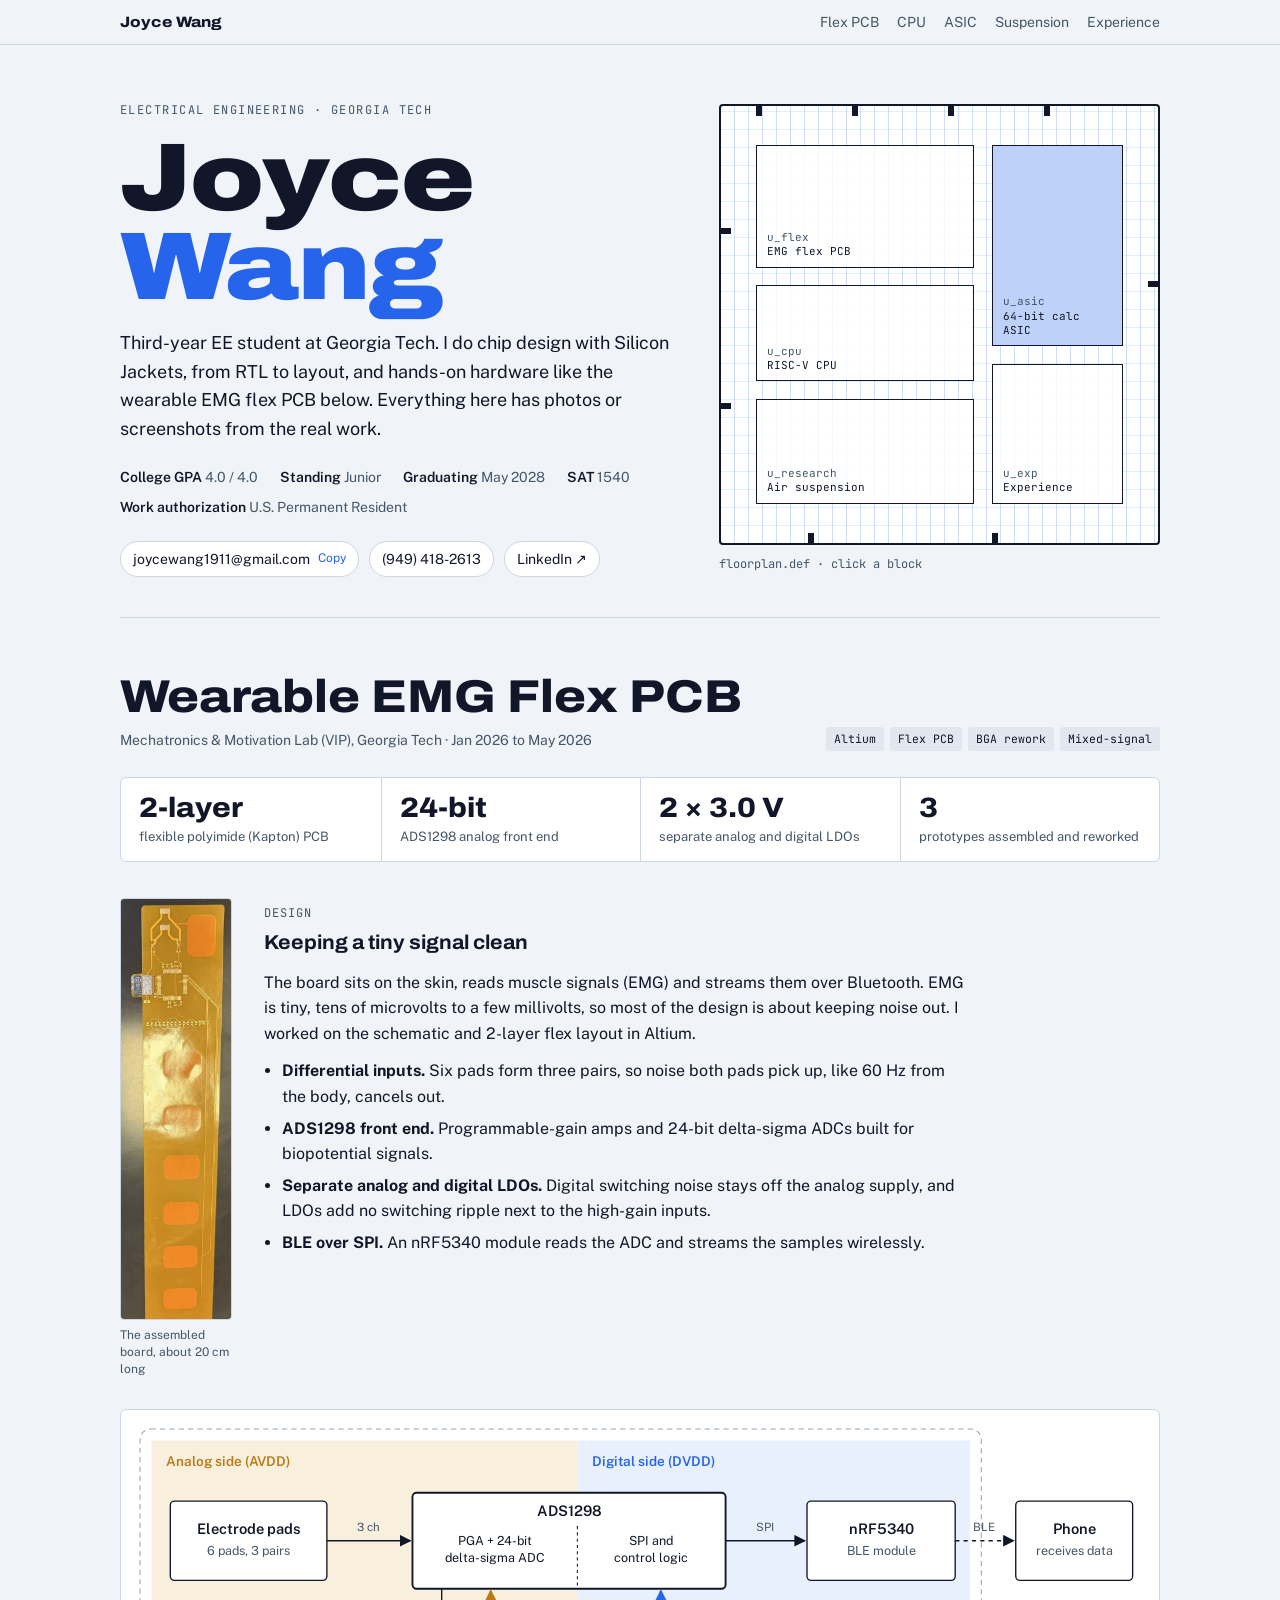
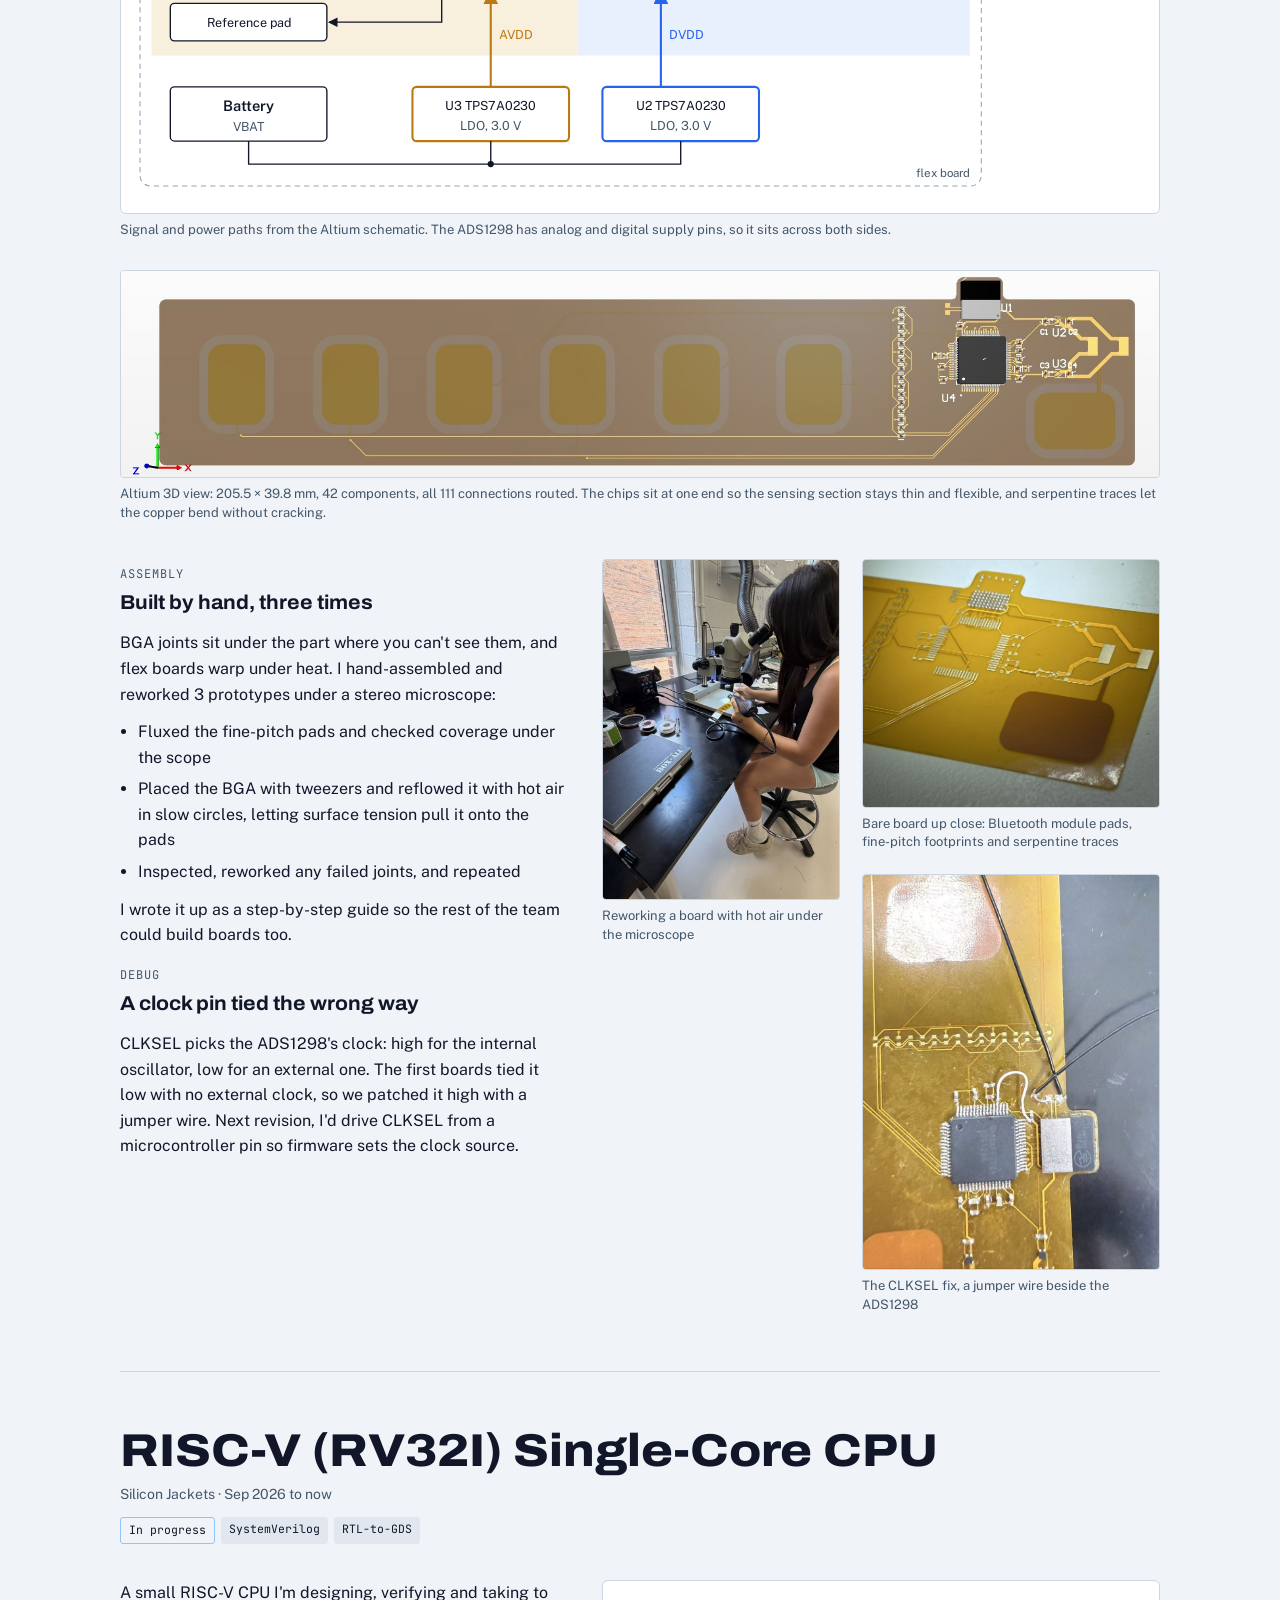
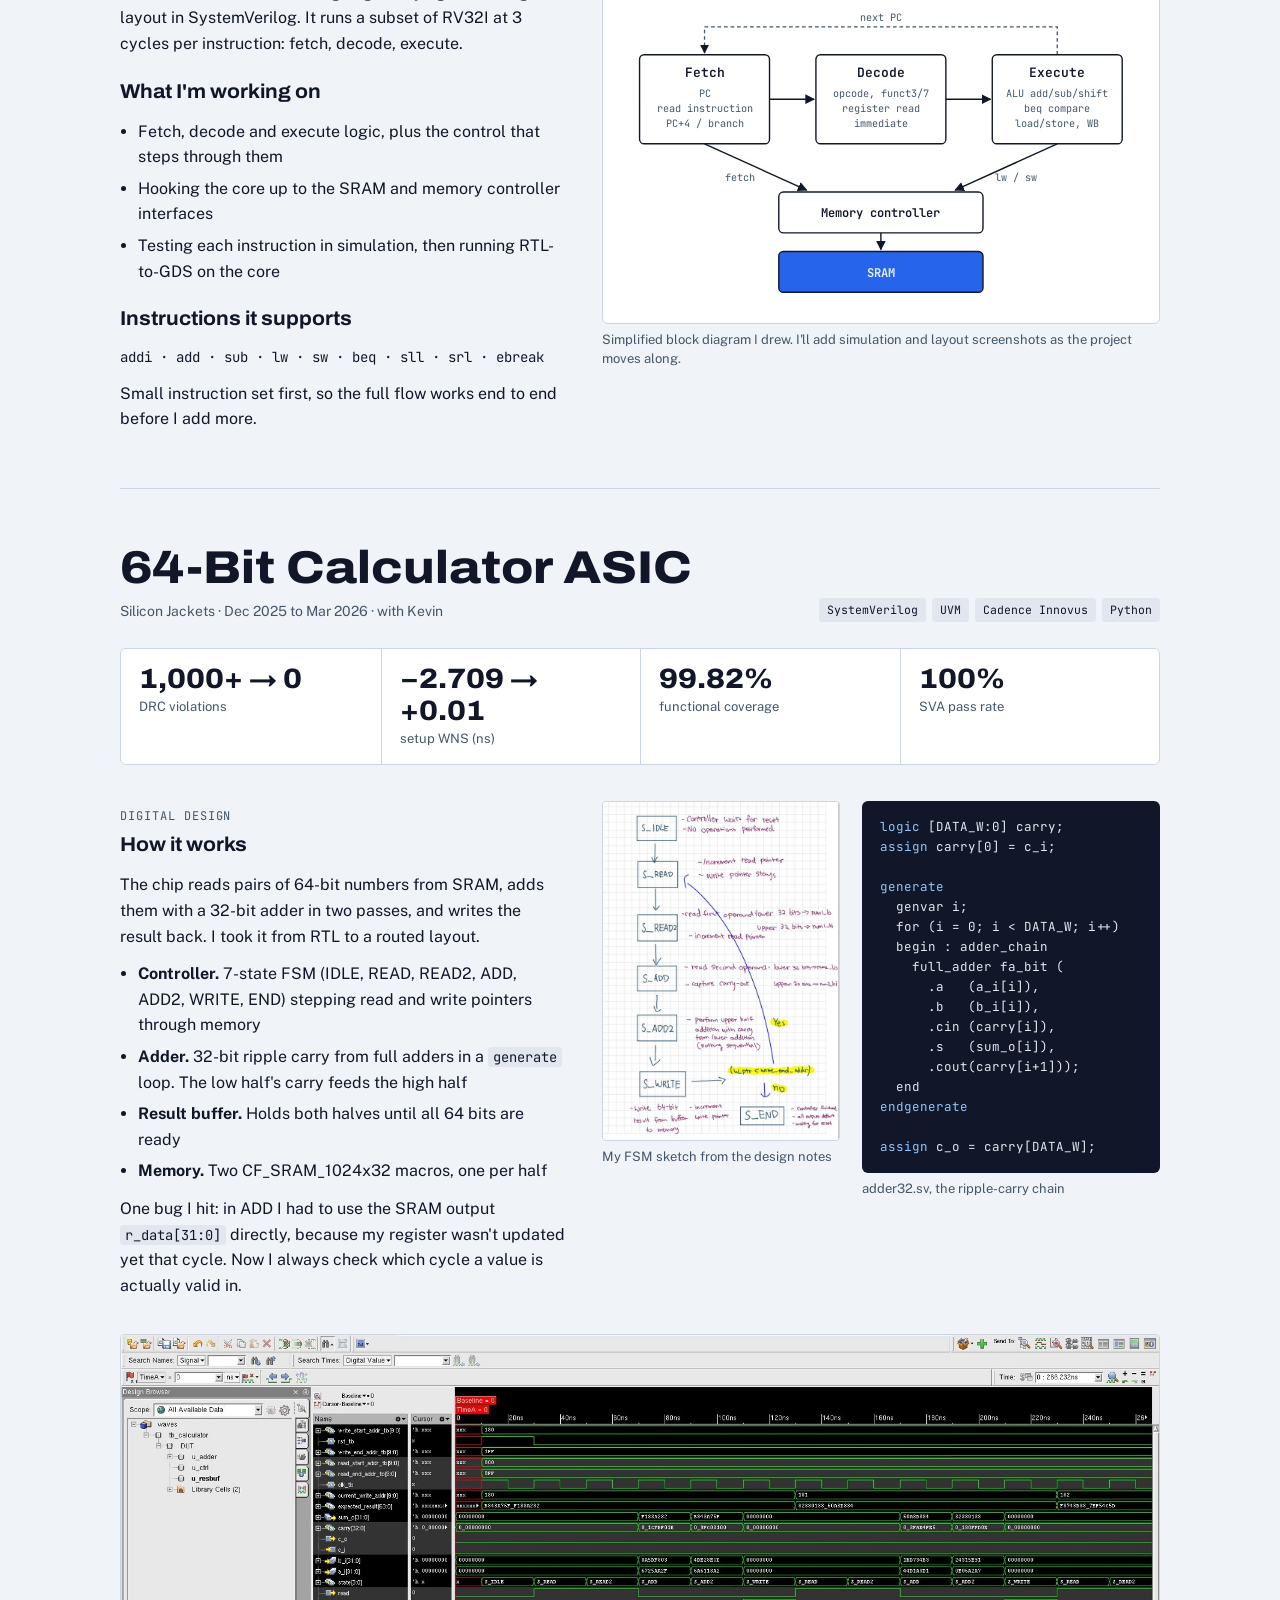
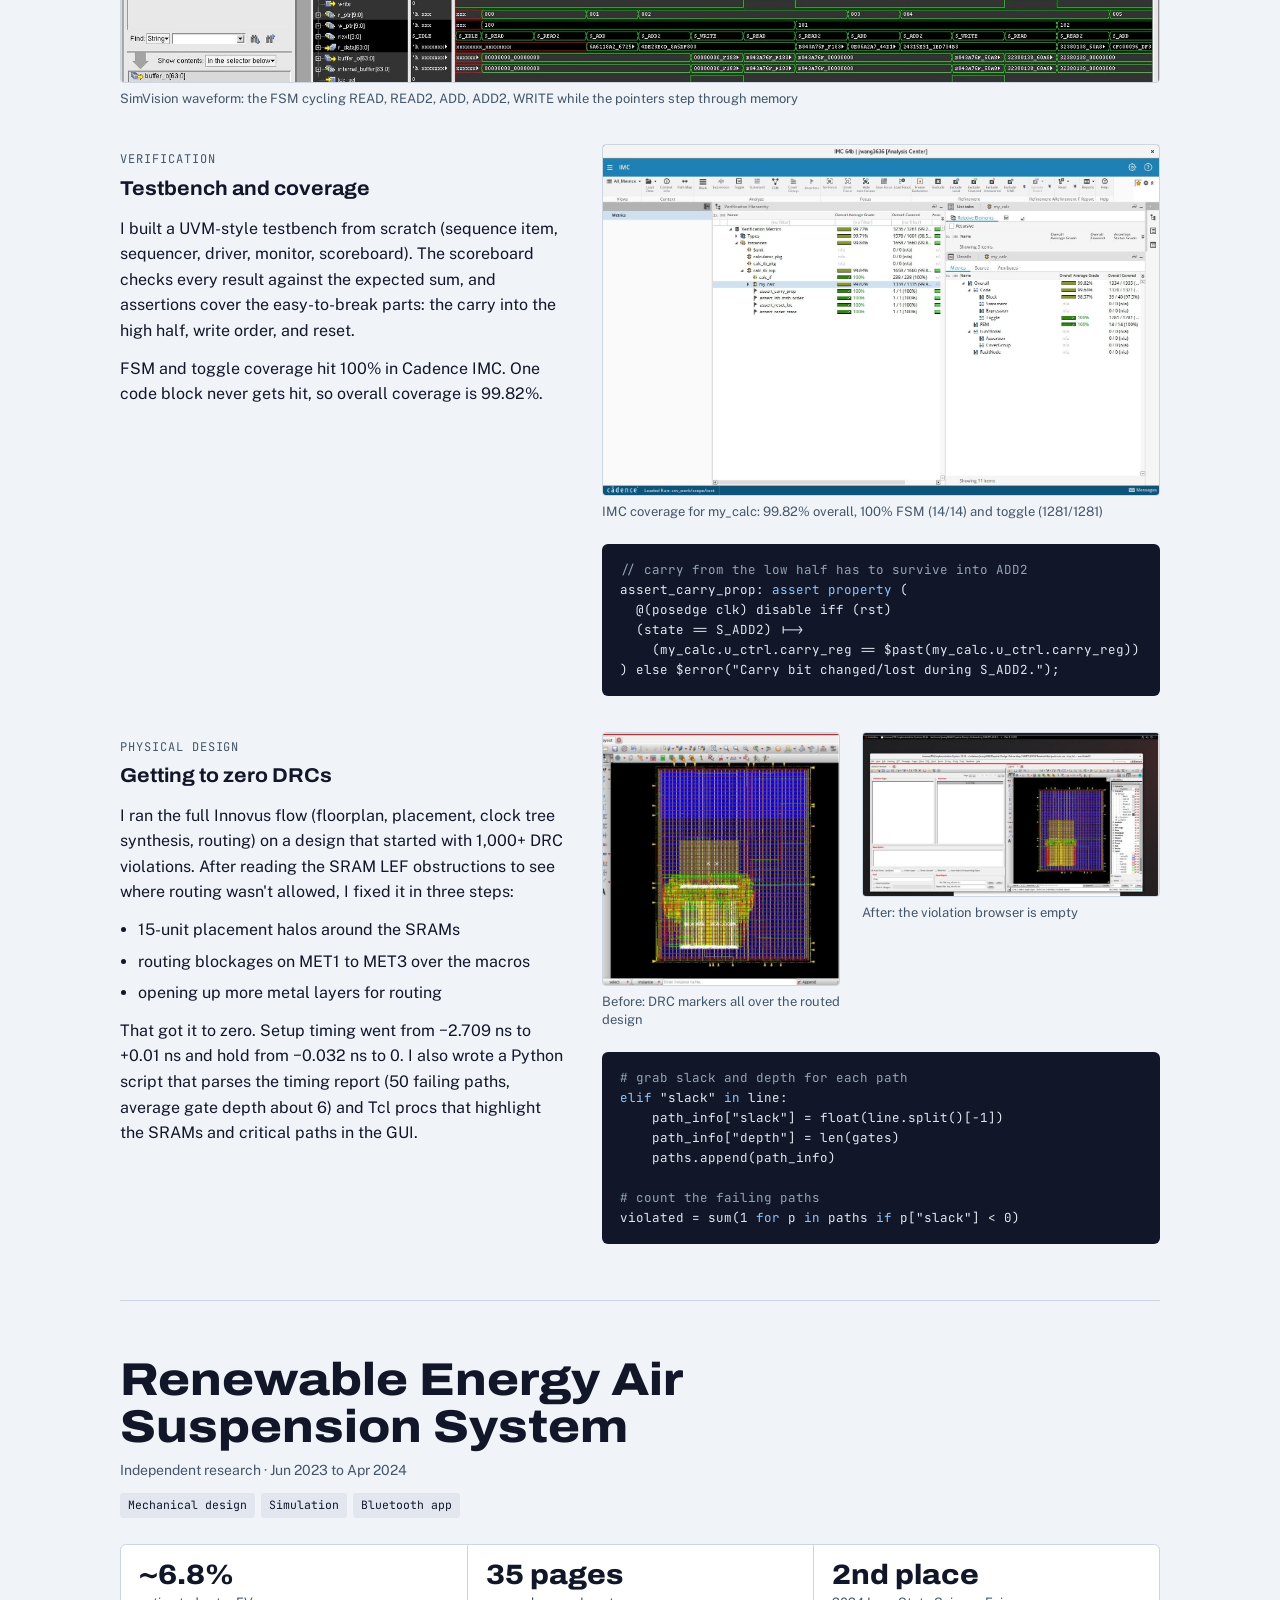
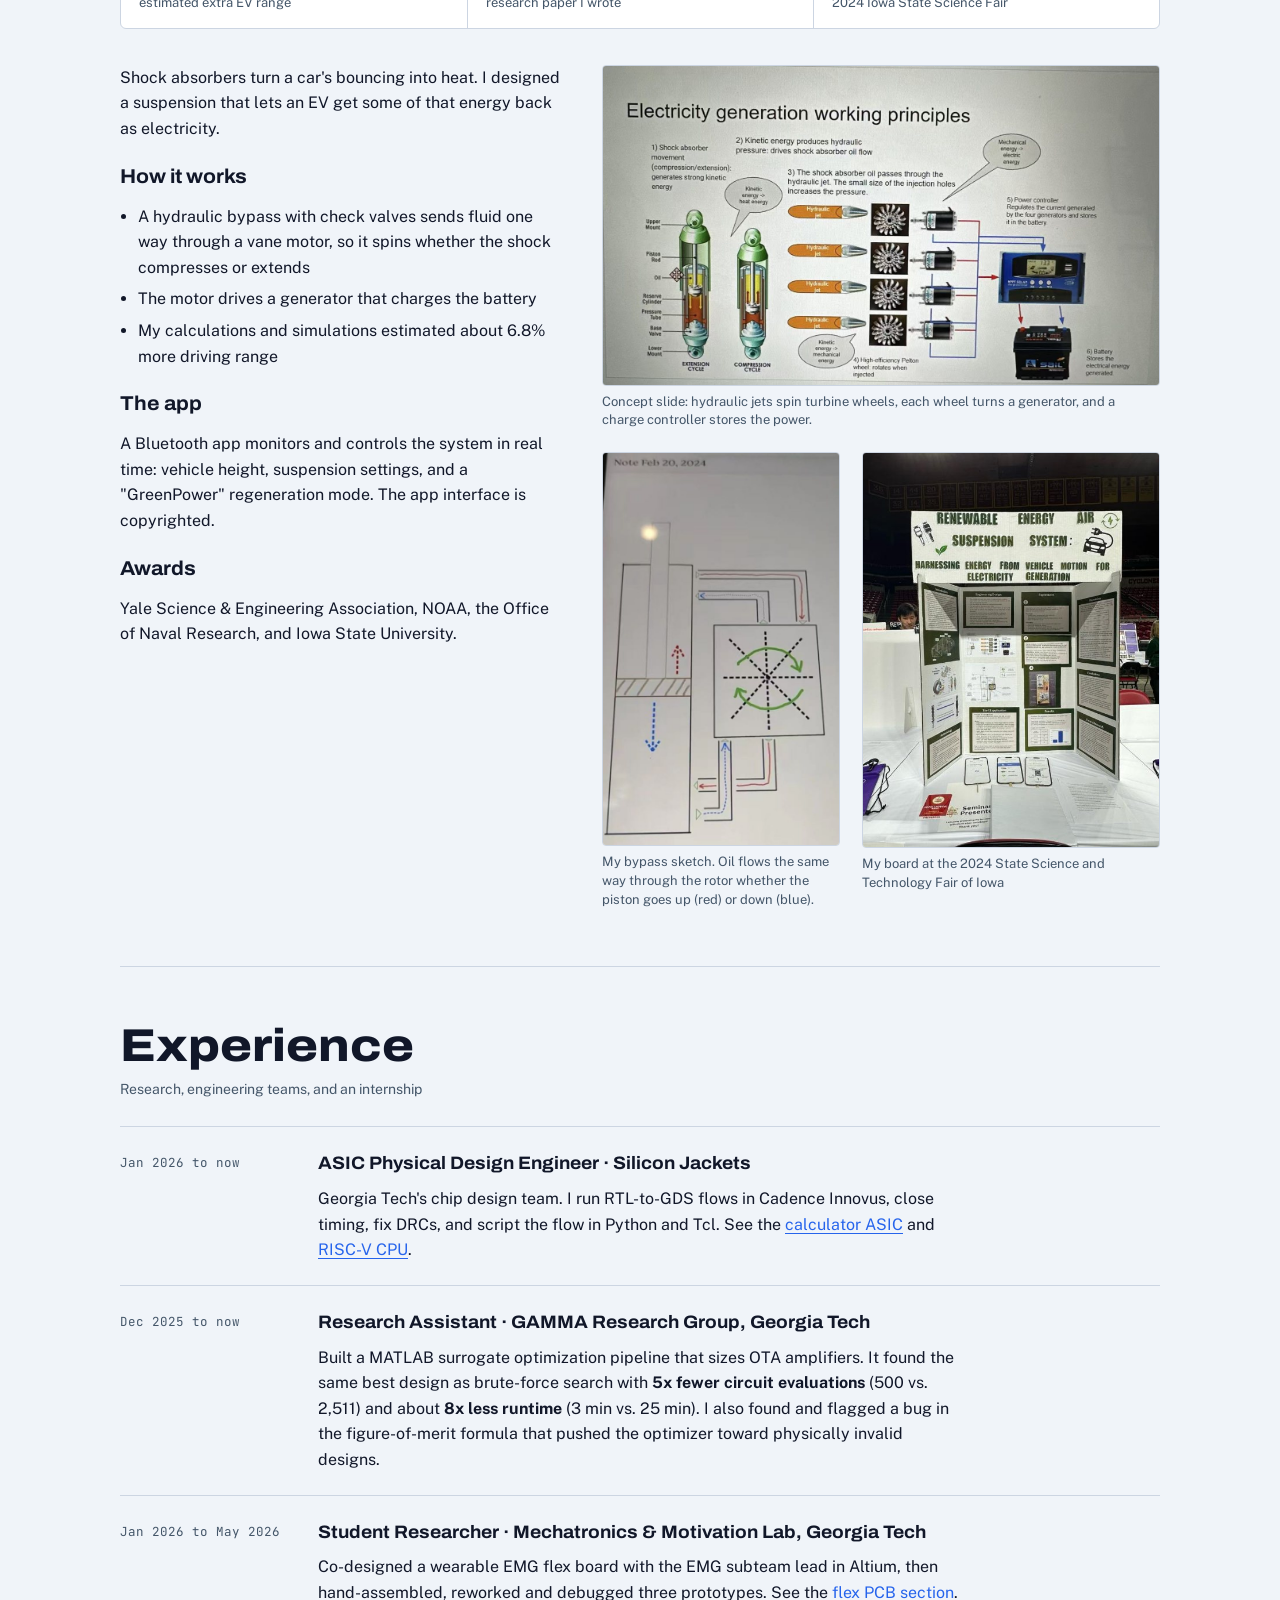
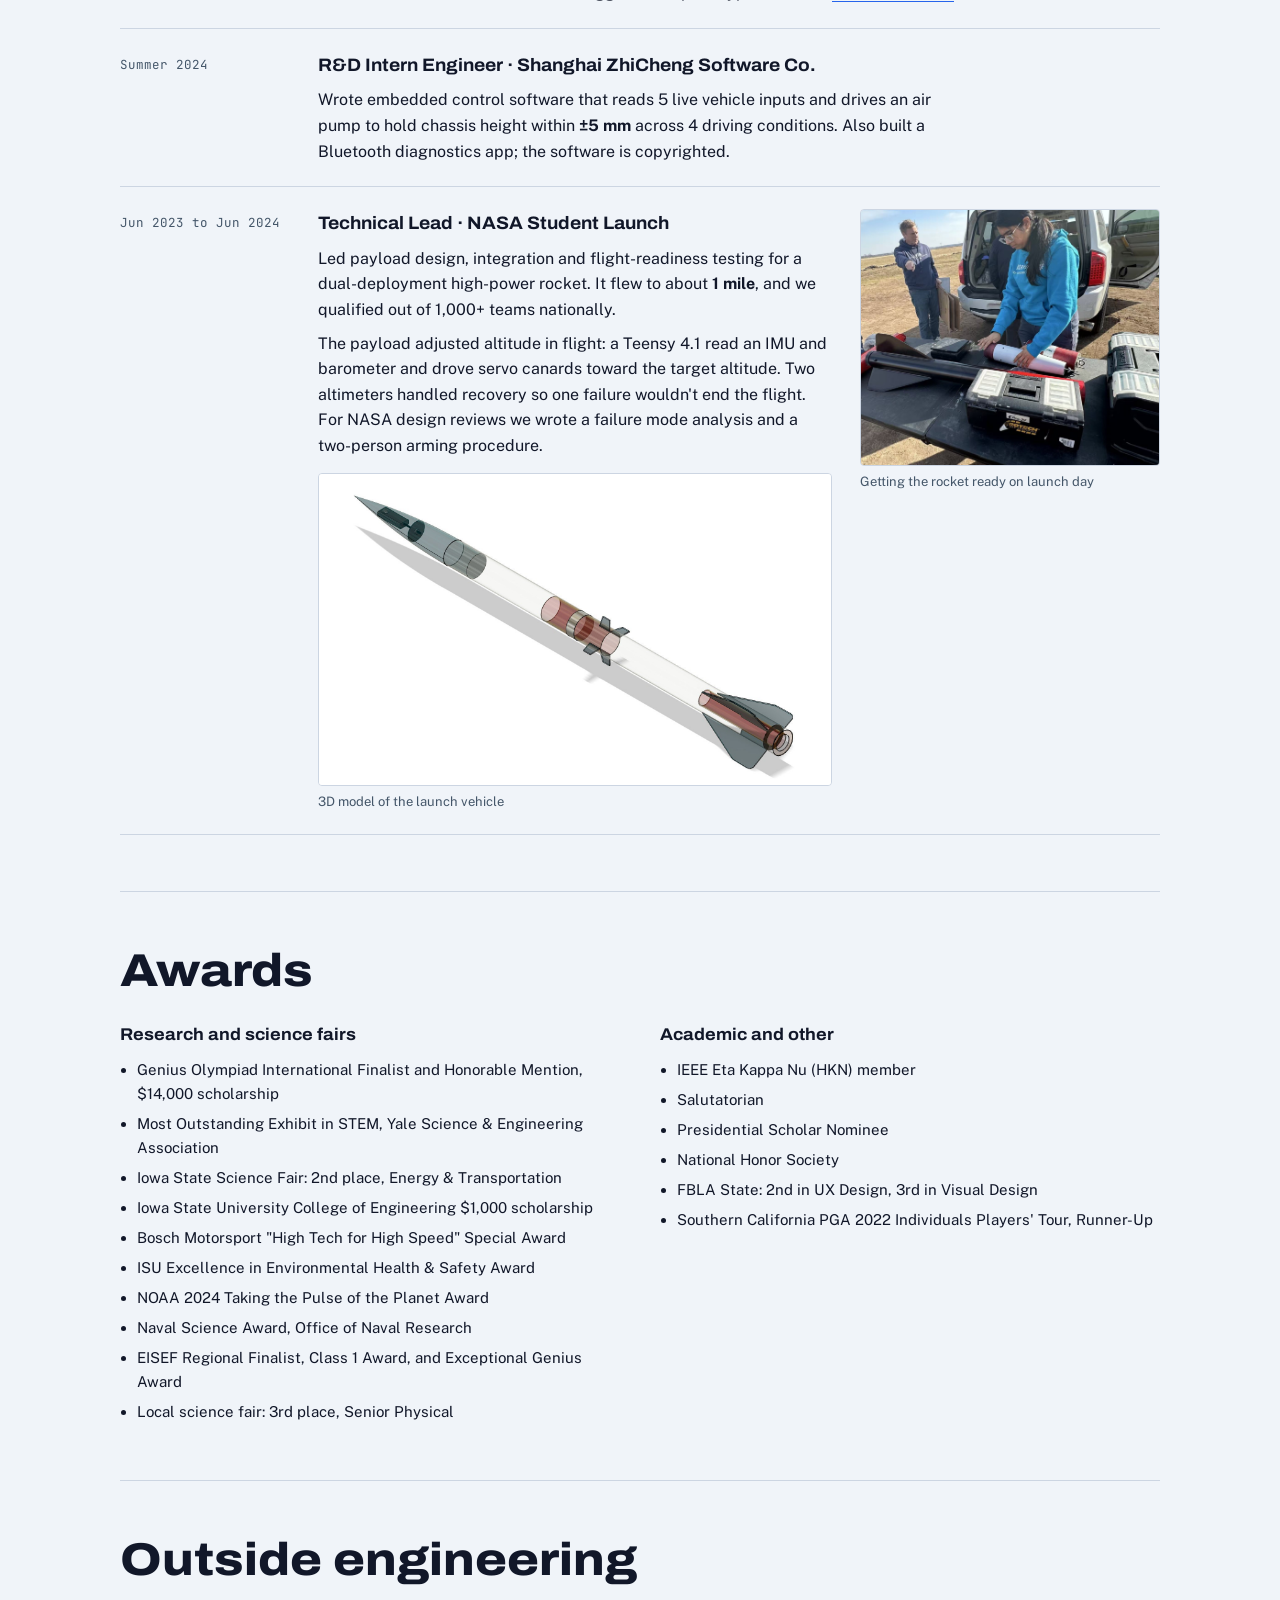
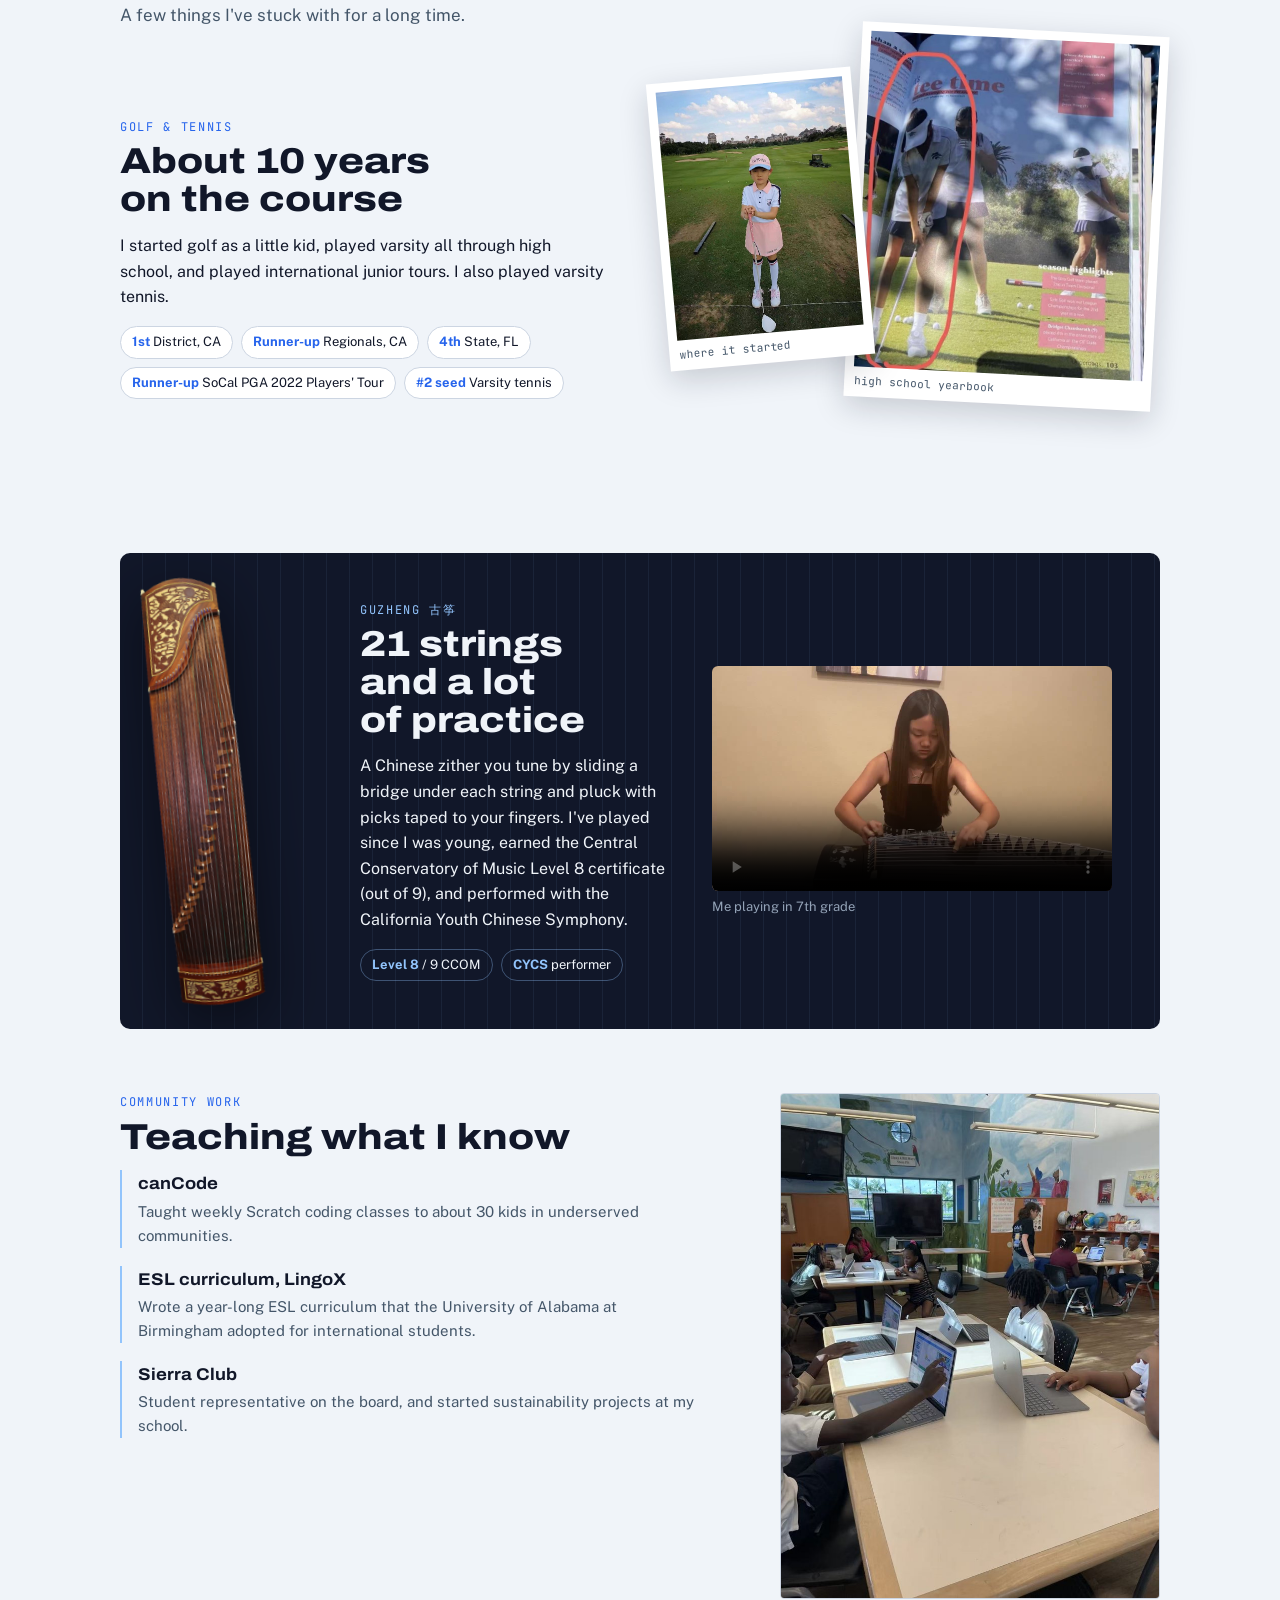
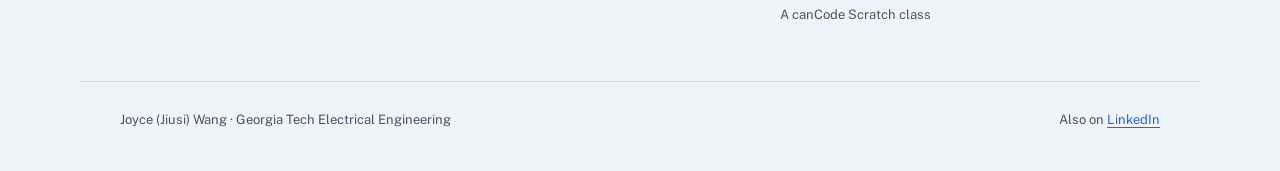
==== commit 1e2a27f8: "Put the vertical PCB photo next to the text Co-Authored-By: Claude Opus 5.5 <noreply@anthropic.com> " ====
--- a/index.html
+++ b/index.html
@@ -204,11 +204,11 @@
 }
 .guzheng .instrument-h { display: none; position: absolute; top: 24px; left: 50%; width: 88%; transform: translateX(-50%); pointer-events: none; }
 .wide { margin-bottom: 30px; }
-.part.flex-design { grid-template-columns: minmax(0, 1fr) 112px; gap: 40px; }
-.part.flex-design .text { max-width: 40em; }
+.part.flex-design { grid-template-columns: 112px minmax(0, 1fr); gap: 32px; align-items: start; }
+.part.flex-design .text { max-width: 44em; }
 .vstrip img { width: 100%; max-width: 112px; margin-inline: auto; }
 .vstrip figcaption { font-size: 12px; }
-@media (max-width: 860px) { .part.flex-design { grid-template-columns: minmax(0, 1fr) 80px !important; gap: 16px; } }
+@media (max-width: 860px) { .part.flex-design { grid-template-columns: 80px minmax(0, 1fr) !important; gap: 16px; } }
 .exp { display: grid; gap: 0; border-top: 1px solid var(--line); }
 .job { display: grid; grid-template-columns: 170px minmax(0, 1fr); gap: 8px 28px; padding-block: 22px; border-bottom: 1px solid var(--line); }
 .job.has-photo { grid-template-columns: 170px minmax(0, 1fr) minmax(0, 300px); }
@@ -313,6 +313,10 @@
     </div>
 
     <div class="part flex-design">
+      <figure class="vstrip">
+        <img src="flex-strip-v.jpg" alt="The assembled flexible PCB, shown vertically, with six orange electrode pads and the Bluetooth module at the top" width="378" height="1440">
+        <figcaption>The assembled board, about 20 cm long</figcaption>
+      </figure>
       <div class="text">
         <h3><span class="n">Design</span>Keeping a tiny signal clean</h3>
         <p>The board sits on the skin, reads muscle signals (EMG) and streams them over Bluetooth. EMG is tiny, tens of microvolts to a few millivolts, so most of the design is about keeping noise out. I worked on the schematic and 2-layer flex layout in Altium.</p>
@@ -323,10 +327,6 @@
           <li><b>BLE over SPI.</b> An nRF5340 module reads the ADC and streams the samples wirelessly.</li>
         </ul>
       </div>
-      <figure class="vstrip">
-        <img src="flex-strip-v.jpg" alt="The assembled flexible PCB, shown vertically, with six orange electrode pads and the Bluetooth module at the top" width="378" height="1440">
-        <figcaption>The assembled board, about 20 cm long</figcaption>
-      </figure>
     </div>
 
     <figure class="wide" style="margin-top:30px">
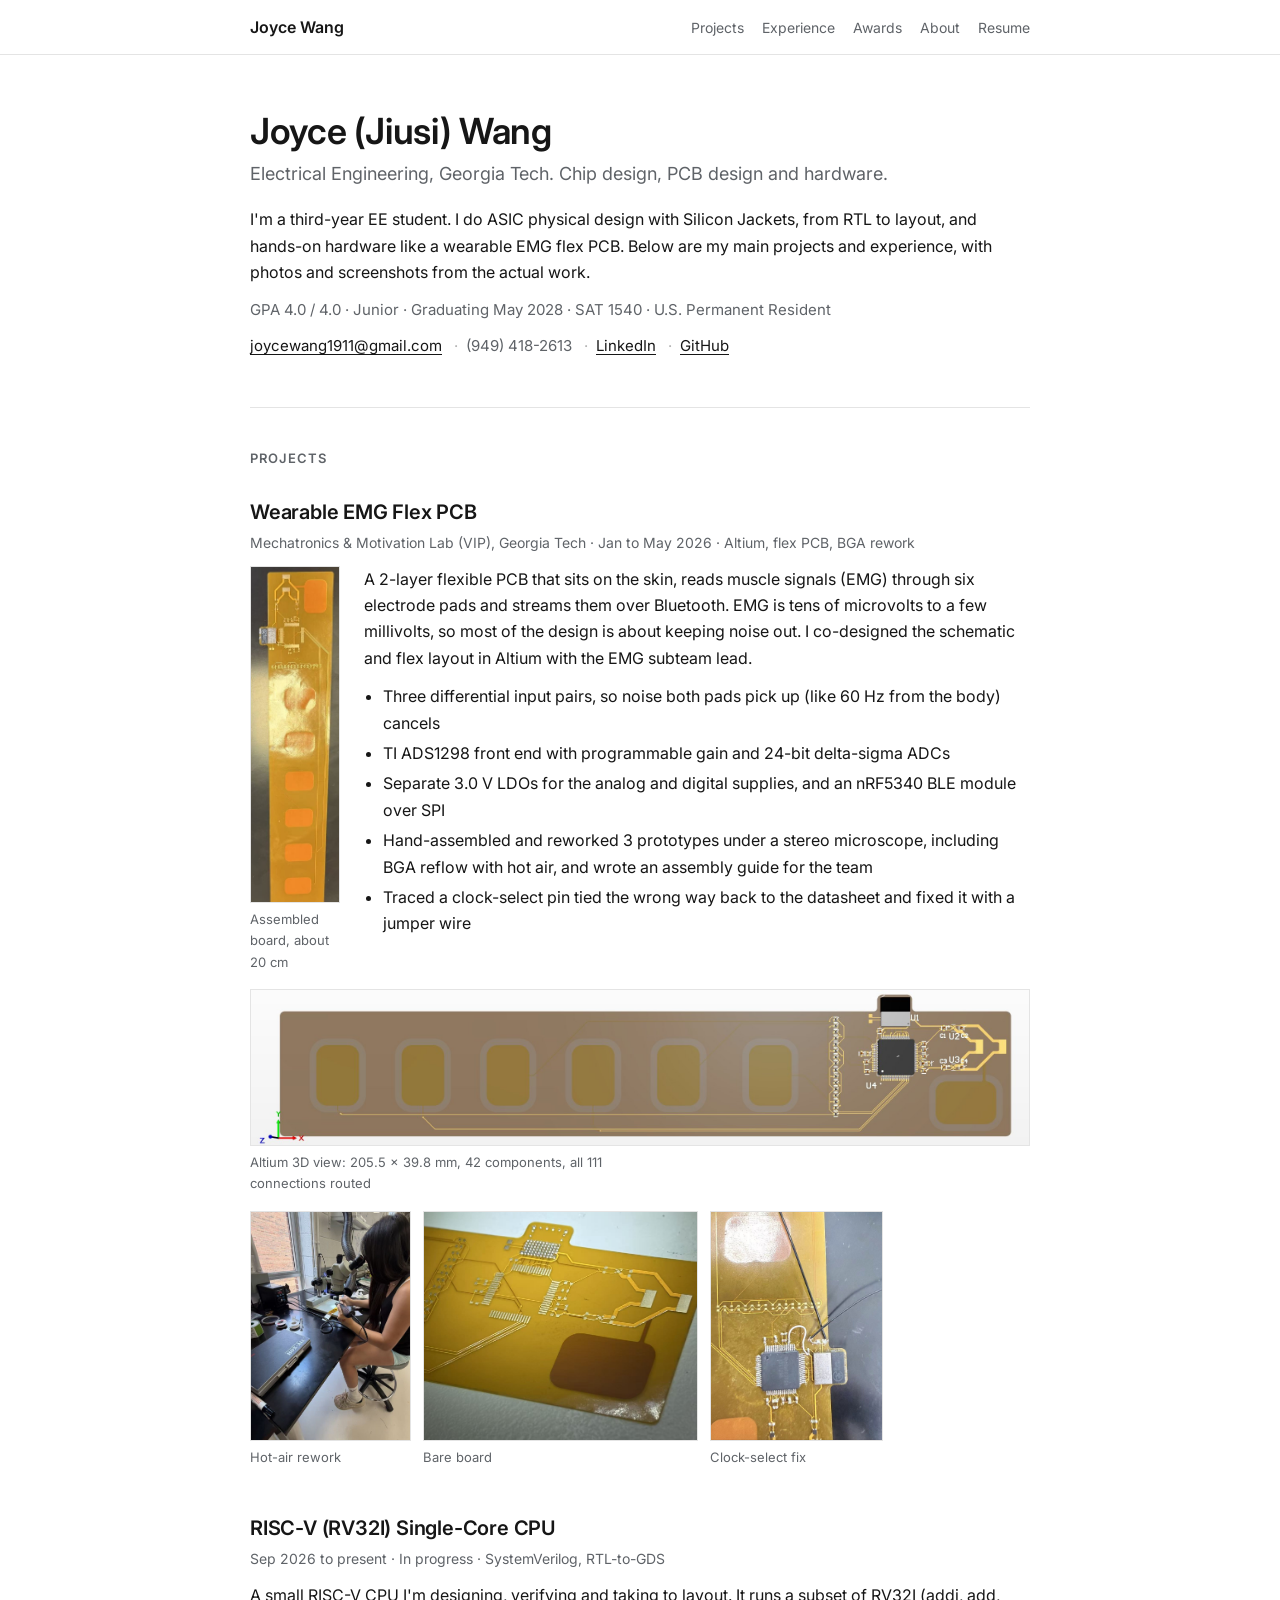
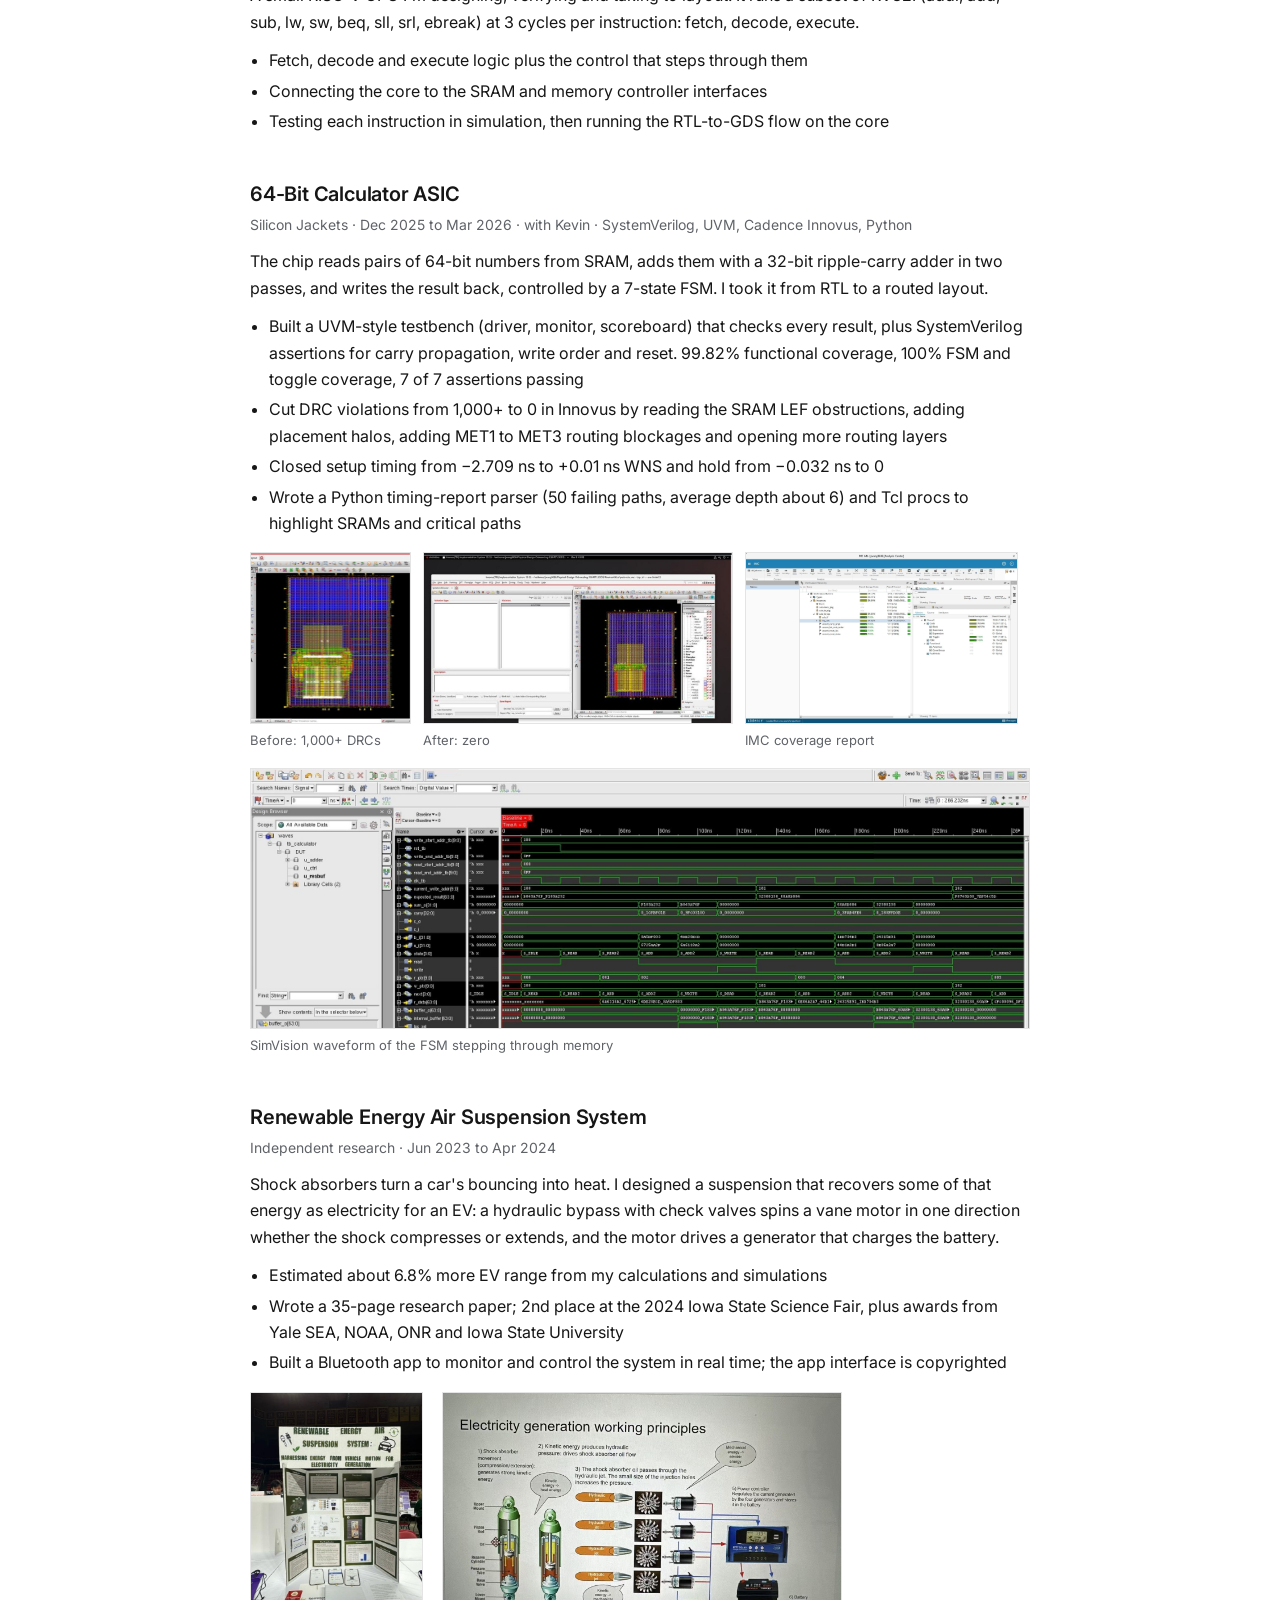
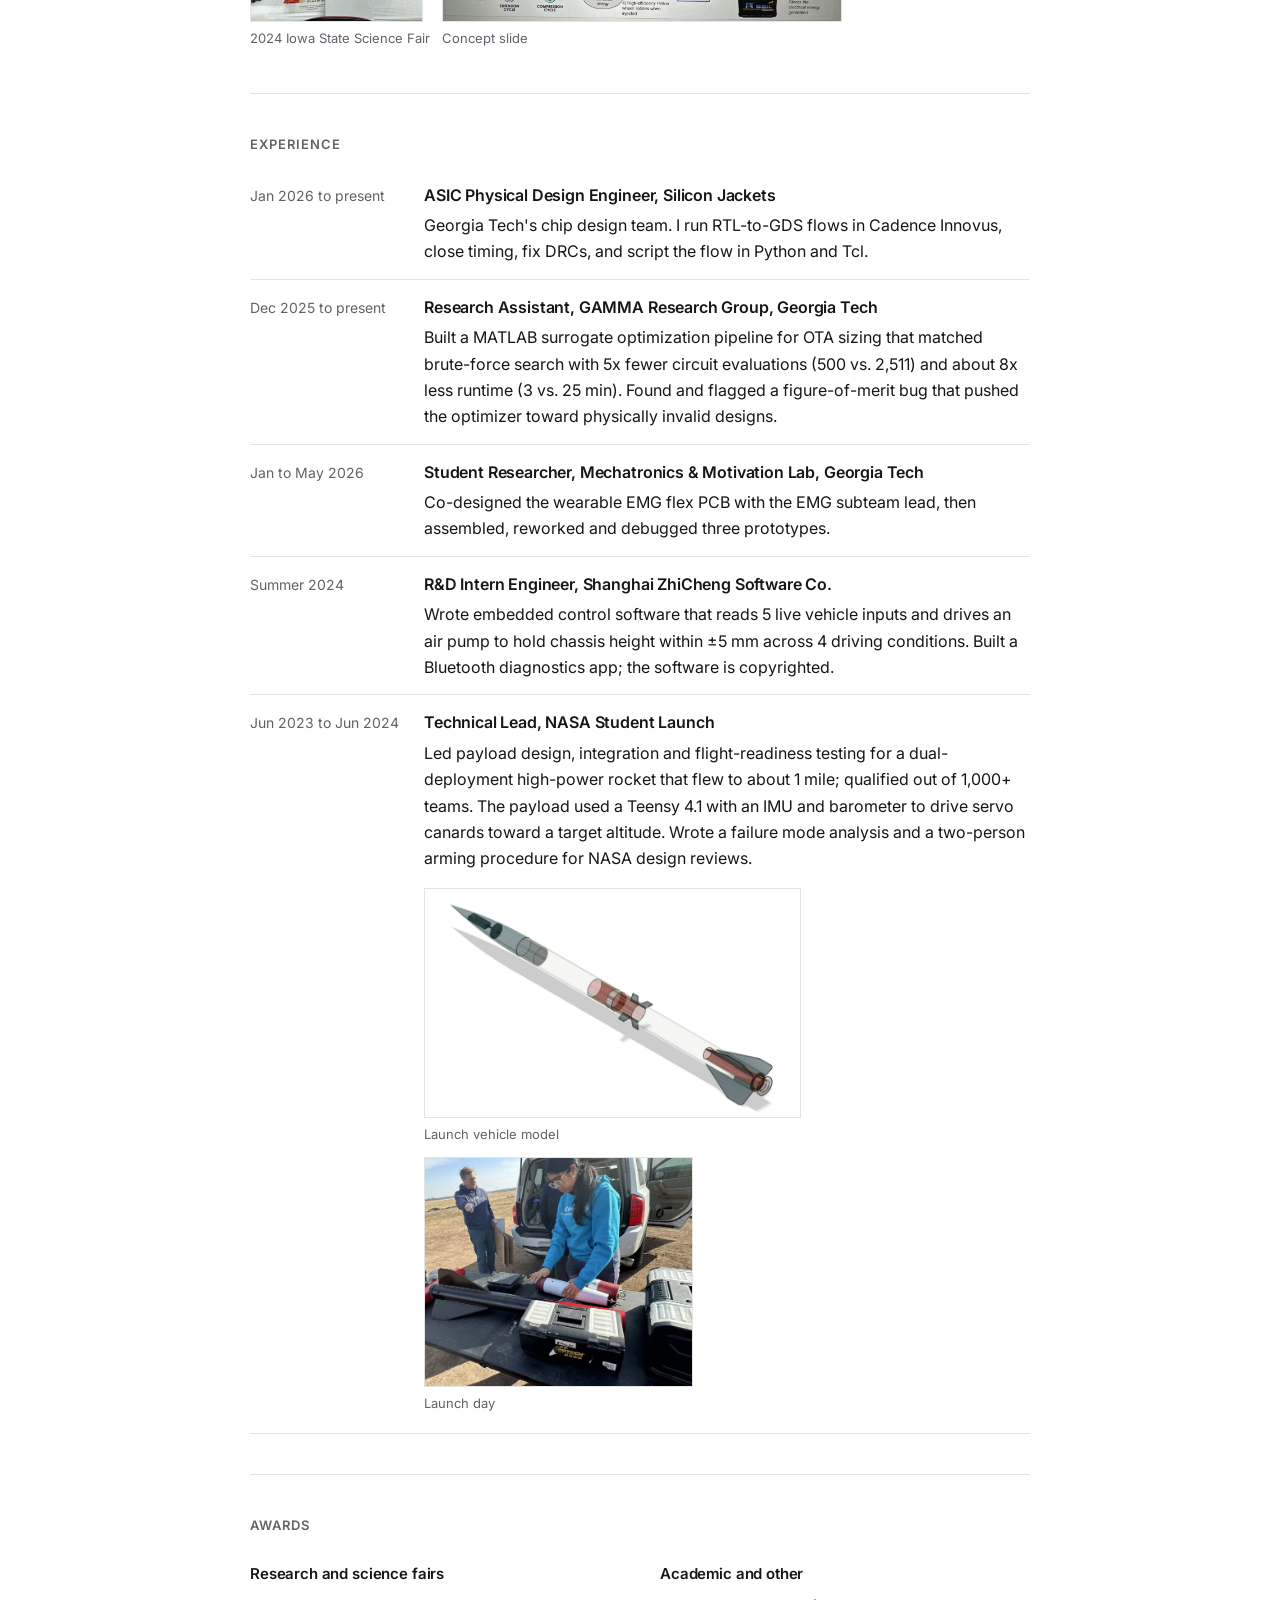
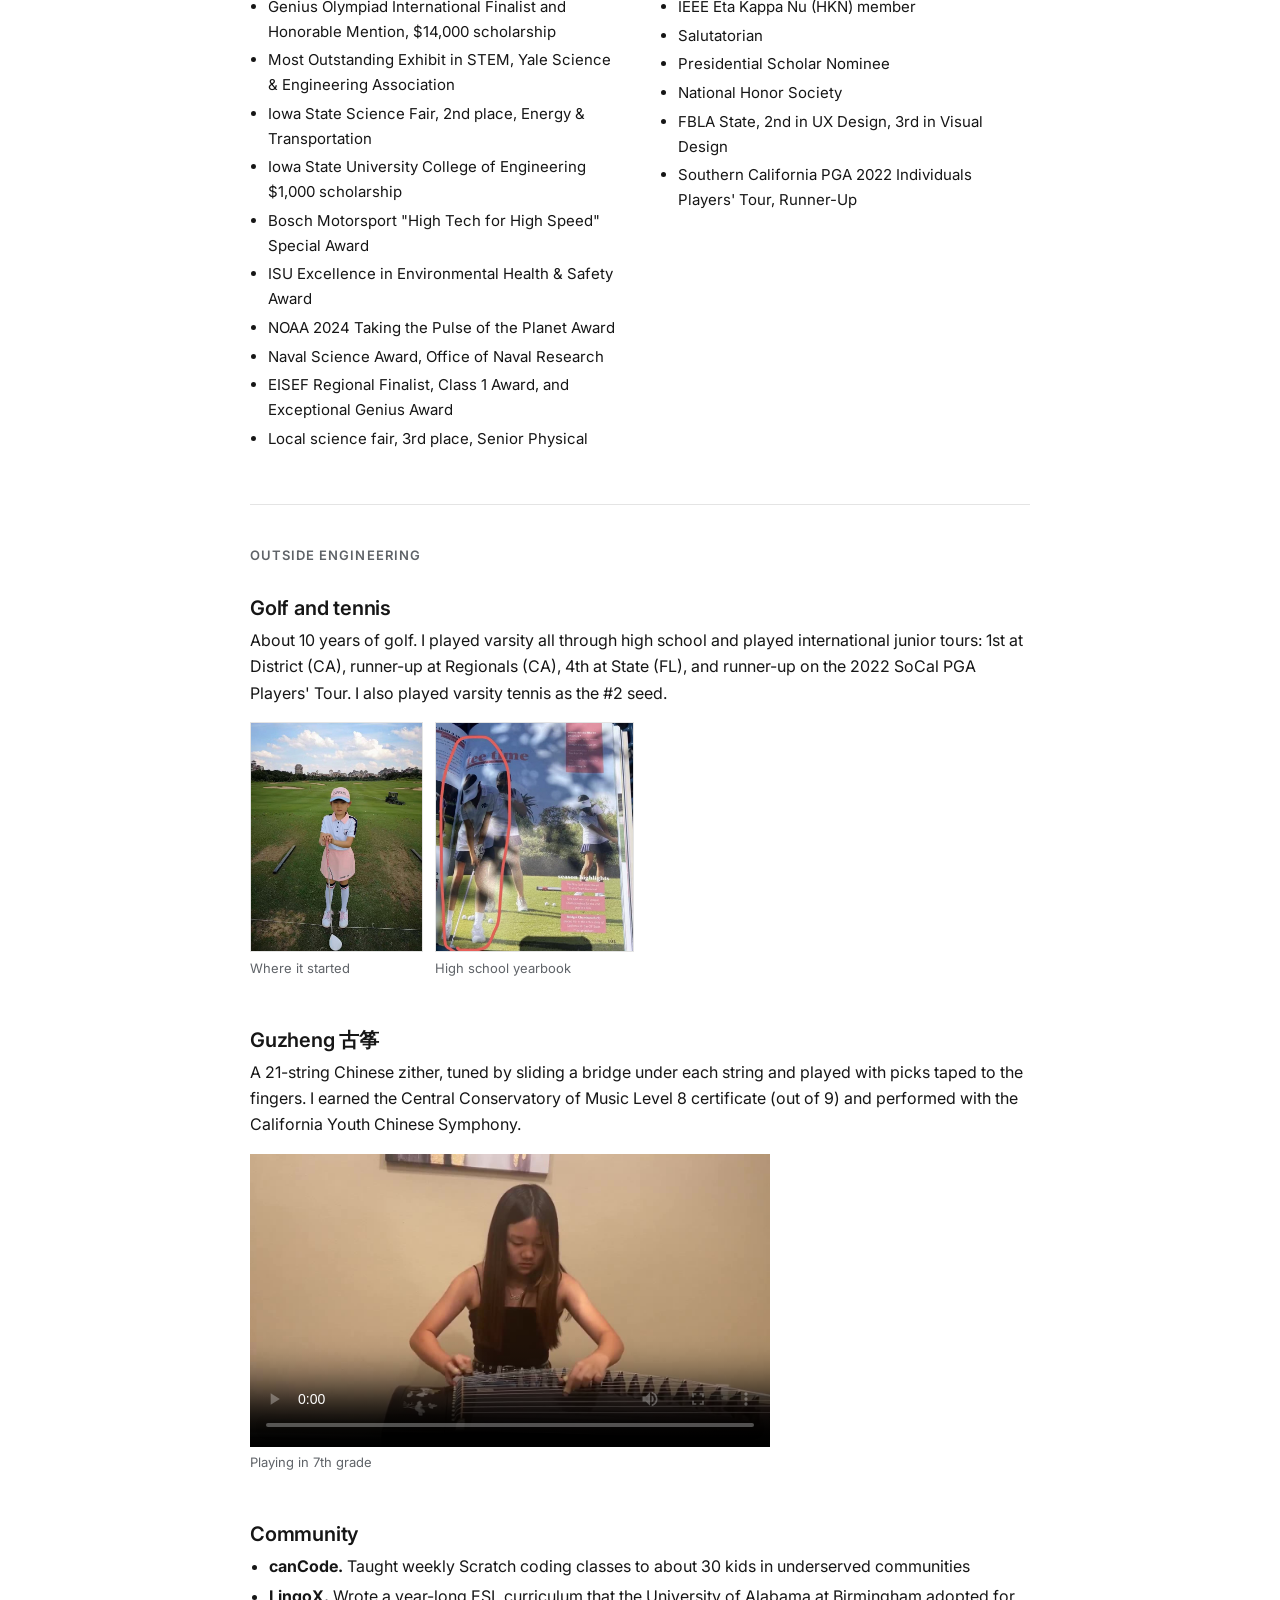
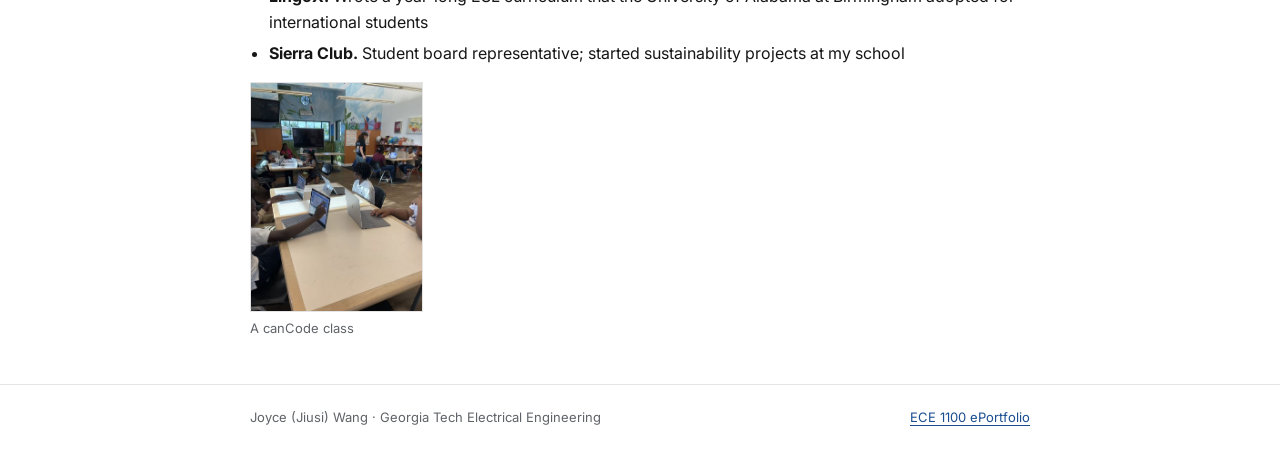
==== commit 74023f71: "Minimal, more professional redesign of the portfolio page Co-Authored-By: Claude Opus 5.5 <noreply@a" ====
--- a/index.html
+++ b/index.html
@@ -2,737 +2,214 @@
 <html lang="en">
 <head>
 <meta charset="utf-8">
-<meta name="viewport" content="width=device-width, initial-scale=1, viewport-fit=cover">
-<meta name="description" content="Joyce Wang, Electrical Engineering at Georgia Tech. Flex PCB, ASIC design, verification, and physical design projects.">
-<title>Joyce Wang Portfolio</title>
+<meta name="viewport" content="width=device-width, initial-scale=1">
+<title>Joyce Wang</title>
+<meta name="description" content="Joyce Wang, Electrical Engineering at Georgia Tech. Chip design, PCB and hardware projects.">
 <link rel="preconnect" href="https://fonts.googleapis.com">
 <link rel="preconnect" href="https://fonts.gstatic.com" crossorigin>
-<link rel="stylesheet" href="https://fonts.googleapis.com/css2?family=Archivo:wdth,wght@100..125,500..900&family=Public+Sans:ital,wght@0,400;0,600;1,400&family=JetBrains+Mono:wght@400;600&display=swap">
+<link href="https://fonts.googleapis.com/css2?family=Inter:wght@400;500;600;700&display=swap" rel="stylesheet">
 <style>
-/* Layout: a chip "die" header, then one long column per project with a spec strip, prose on the left, tool screenshots on the right. Colors borrow from Innovus metal layers. */
-/* Palette: Neural Gray / Neural Dark / Neural Blue / black, with their tints. Layout: chip "die" header, one column per project, a darker band for the guzheng. */
-:root {
-  --bg: #F0F4F9;
-  --surface: #FFFFFF;
-  --fg: #111729;          /* neural dark */
-  --muted: #445669;
-  --line: #CCD5E2;
-  --accent: #2664EC;      /* neural blue */
-  --accent-soft: #E2E7EF;
-  --hl: #92C4FC;          /* light blue tint */
-  --gray: #94A3B7;        /* neural gray */
-  --code-bg: #111729;
-  --code-fg: #E2E7EF;
-  --code-dim: #94A3B7;
-  --panel: #111729;
-  --panel-fg: #F0F4F9;
-  --panel-muted: #94A3B7;
-  --f-display: "Archivo", "Arial Narrow", system-ui, sans-serif;
-  --f-body: "Public Sans", system-ui, -apple-system, "Segoe UI", sans-serif;
-  --f-mono: "JetBrains Mono", ui-monospace, "SFMono-Regular", Consolas, monospace;
+:root { --fg: #161616; --muted: #5f6368; --line: #e4e4e4; --link: #1a4d8f; --bg: #ffffff; }
+* { box-sizing: border-box; }
+html { -webkit-text-size-adjust: 100%; }
+body { margin: 0; background: var(--bg); color: var(--fg); font-family: "Inter", system-ui, -apple-system, "Segoe UI", sans-serif; font-size: 16px; line-height: 1.65; }
+.wrap { max-width: 820px; margin: 0 auto; padding: 0 20px; }
+a { color: var(--link); text-underline-offset: 3px; }
+h1, h2, h3 { margin: 0; font-weight: 600; letter-spacing: -0.01em; }
+p { margin: 0 0 12px; }
+ul { margin: 0 0 12px; padding-left: 1.2em; }
+li { margin-bottom: 4px; }
+img, video { display: block; max-width: 100%; height: auto; }
+
+header.top { border-bottom: 1px solid var(--line); }
+header.top .wrap { display: flex; flex-wrap: wrap; justify-content: space-between; align-items: center; gap: 8px 20px; padding-block: 14px; }
+header.top .name { font-weight: 600; color: var(--fg); text-decoration: none; }
+header.top nav { display: flex; flex-wrap: wrap; gap: 4px 18px; font-size: 14px; }
+header.top nav a { color: var(--muted); text-decoration: none; }
+header.top nav a:hover { color: var(--fg); }
+
+.intro { padding-block: 56px 36px; }
+.intro h1 { font-size: 36px; line-height: 1.15; margin-bottom: 6px; }
+.intro .role { font-size: 18px; color: var(--muted); margin-bottom: 18px; }
+.intro .contact { font-size: 15px; color: var(--muted); }
+.intro .contact a { color: var(--fg); }
+.intro .contact span { white-space: nowrap; }
+.intro .contact span + span::before { content: "·"; margin: 0 8px; color: #b0b0b0; }
+.facts { font-size: 15px; color: var(--muted); margin-top: 6px; }
+
+section { border-top: 1px solid var(--line); padding-block: 40px; }
+section > h2 { font-size: 13px; font-weight: 600; text-transform: uppercase; letter-spacing: 0.08em; color: var(--muted); margin-bottom: 26px; }
+.item { margin-bottom: 44px; }
+.item:last-child { margin-bottom: 0; }
+.item h3 { font-size: 20px; margin-bottom: 2px; }
+.item .meta { font-size: 14px; color: var(--muted); margin-bottom: 12px; }
+
+/* photos: fixed height, natural width, never cropped */
+.photos { display: flex; flex-wrap: wrap; gap: 12px; margin: 16px 0 4px; align-items: flex-start; }
+.photos figure { margin: 0; max-width: 100%; }
+.photos img { max-height: 230px; width: auto; height: auto; max-width: 100%; border: 1px solid var(--line); }
+.photos.tall img { max-height: 300px; }
+.photos.sm img { max-height: 172px; }
+.wide { margin: 16px 0 4px; }
+.wide img { width: 100%; border: 1px solid var(--line); }
+figcaption { font-size: 13px; color: var(--muted); margin-top: 6px; max-width: 32em; }
+.side { display: grid; grid-template-columns: 90px minmax(0, 1fr); gap: 24px; align-items: start; }
+.side > figure { margin: 0; }
+.side > figure img { border: 1px solid var(--line); }
+
+.jobs .job { display: grid; grid-template-columns: 150px minmax(0, 1fr); gap: 4px 24px; padding-block: 14px; border-bottom: 1px solid var(--line); }
+.jobs .job:first-child { padding-top: 0; }
+.jobs .when { font-size: 14px; color: var(--muted); padding-top: 2px; }
+.jobs h3 { font-size: 16px; margin-bottom: 4px; }
+.jobs p { margin: 0; }
+
+.cols { display: grid; grid-template-columns: 1fr 1fr; gap: 8px 40px; }
+.cols h3 { font-size: 15px; margin-bottom: 8px; }
+.cols ul { font-size: 15px; }
+
+footer { border-top: 1px solid var(--line); }
+footer .wrap { padding-block: 22px 32px; font-size: 13px; color: var(--muted); display: flex; flex-wrap: wrap; justify-content: space-between; gap: 6px 20px; }
+
+@media (max-width: 640px) {
+  .intro { padding-block: 36px 28px; }
+  .intro h1 { font-size: 30px; }
+  .photos img { max-height: 170px; }
+  .photos.tall img { max-height: 200px; }
+  .photos.sm img { max-height: 120px; }
+  .side { grid-template-columns: 64px minmax(0, 1fr); gap: 16px; }
+  .jobs .job { grid-template-columns: 1fr; gap: 0; }
+  .cols { grid-template-columns: 1fr; }
 }
-@media (prefers-color-scheme: dark) {
-  :root:not([data-theme="light"]) {
-    --bg: #000000; --surface: #111729; --fg: #F0F4F9; --muted: #94A3B7; --line: #1E293C;
-    --accent: #3E81F7; --accent-soft: #1E293C; --hl: #92C4FC; --gray: #94A3B7;
-    --code-bg: #0A0F1C; --code-fg: #E2E7EF; --code-dim: #94A3B7;
-    --panel: #111729; --panel-fg: #F0F4F9; --panel-muted: #94A3B7;
-    color-scheme: dark;
-  }
-}
-:root[data-theme="dark"] {
-  --bg: #000000; --surface: #111729; --fg: #F0F4F9; --muted: #94A3B7; --line: #1E293C;
-  --accent: #3E81F7; --accent-soft: #1E293C; --hl: #92C4FC; --gray: #94A3B7;
-  --code-bg: #0A0F1C; --code-fg: #E2E7EF; --code-dim: #94A3B7;
-  --panel: #111729; --panel-fg: #F0F4F9; --panel-muted: #94A3B7;
-  color-scheme: dark;
-}
-
-* { box-sizing: border-box; }
-body { background: var(--bg); color: var(--fg); font-family: var(--f-body); font-size: 16px; line-height: 1.6; margin: 0; }
-.wrap { max-width: 1120px; margin: 0 auto; padding-inline: clamp(16px, 4vw, 40px); }
-a { color: var(--accent); text-underline-offset: 3px; }
-a:focus-visible, button:focus-visible { outline: 2px solid var(--accent); outline-offset: 2px; border-radius: 3px; }
-h1, h2, h3 { font-family: var(--f-display); text-wrap: balance; margin: 0; }
-p { margin: 0; }
-.mono { font-family: var(--f-mono); }
-
-/* top bar */
-.bar { position: sticky; top: env(safe-area-inset-top, 0px); z-index: 5; background: color-mix(in srgb, var(--bg) 88%, transparent); backdrop-filter: blur(8px); border-bottom: 1px solid var(--line); }
-.bar .wrap { display: flex; flex-wrap: wrap; align-items: center; justify-content: space-between; gap: 16px; padding-block: 10px; }
-.bar b { font-family: var(--f-display); font-stretch: 112%; font-weight: 800; font-size: 15px; letter-spacing: .01em; }
-.bar nav { display: flex; gap: 18px; flex-wrap: wrap; font-size: 14px; }
-.bar nav a { color: var(--muted); text-decoration: none; }
-.bar nav a:hover { color: var(--fg); }
-
-/* hero */
-.hero > div { min-width: 0; }
-.hero { padding-block: 56px 40px; display: grid; grid-template-columns: 1.25fr 1fr; gap: 48px; align-items: center; }
-.eyebrow { font-family: var(--f-mono); font-size: 12px; letter-spacing: .12em; text-transform: uppercase; color: var(--muted); }
-.hero h1 { font-size: clamp(48px, 9vw, 96px); font-stretch: 118%; font-weight: 900; line-height: .92; letter-spacing: -.01em; margin-block: 14px 18px; }
-.hero h1 span { color: var(--accent); }
-.hero .lede { font-size: 18px; max-width: 34em; color: var(--fg); }
-.facts { display: flex; flex-wrap: wrap; gap: 8px 22px; margin-top: 22px; font-size: 14px; color: var(--muted); }
-.facts strong { color: var(--fg); font-weight: 600; }
-.contact { margin-top: 22px; display: flex; flex-wrap: wrap; gap: 10px; align-items: center; font-size: 14px; }
-.chip { display: inline-flex; align-items: center; gap: 8px; border: 1px solid var(--line); background: var(--surface); border-radius: 999px; padding: 6px 12px; color: var(--fg); text-decoration: none; }
-.chip button { font: inherit; font-size: 12px; color: var(--accent); background: none; border: 0; padding: 0; cursor: pointer; }
-.chip .addr { user-select: all; }
-
-/* die graphic */
-.die { position: relative; aspect-ratio: 1 / 1; max-width: 100%; border: 2px solid var(--fg); border-radius: 4px; background:
-  repeating-linear-gradient(90deg, transparent 0 13px, color-mix(in srgb, var(--accent) 22%, transparent) 13px 14px),
-  repeating-linear-gradient(0deg, transparent 0 17px, color-mix(in srgb, var(--hl) 26%, transparent) 17px 18px),
-  var(--surface); overflow: hidden; }
-.die .pad { position: absolute; background: var(--fg); }
-.die .blk { position: absolute; border: 1.5px solid var(--fg); background: color-mix(in srgb, var(--surface) 82%, transparent); display: flex; align-items: flex-end; padding: 8px 10px; font-family: var(--f-mono); font-size: 11px; line-height: 1.3; color: var(--fg); text-decoration: none; transition: background .2s; }
-.die .blk:hover { background: var(--accent-soft); }
-.die .blk em { font-style: normal; color: var(--muted); display: block; }
-.die .sram { background: color-mix(in srgb, var(--accent) 30%, var(--surface)); }
-.die-cap { margin-top: 10px; font-size: 12px; color: var(--muted); font-family: var(--f-mono); }
-
-/* project sections */
-section.proj { border-top: 1px solid var(--line); padding-block: 56px; }
-.proj-head { display: flex; flex-wrap: wrap; justify-content: space-between; align-items: end; gap: 12px 24px; margin-bottom: 26px; }
-.proj-head h2 { font-size: clamp(30px, 5vw, 46px); font-stretch: 112%; font-weight: 800; line-height: 1.02; }
-.proj-head .meta { font-size: 14px; color: var(--muted); margin-top: 8px; }
-.tags { display: flex; flex-wrap: wrap; gap: 6px; }
-.tag { font-family: var(--f-mono); font-size: 11.5px; padding: 3px 8px; border-radius: 3px; background: var(--accent-soft); color: var(--fg); }
-.status { font-family: var(--f-mono); font-size: 11.5px; padding: 3px 8px; border-radius: 3px; border: 1px solid var(--hl); color: var(--fg); }
-
-.specs { display: grid; grid-template-columns: repeat(4, minmax(0, 1fr)); border: 1px solid var(--line); border-radius: 6px; background: var(--surface); margin-bottom: 30px; }
-.specs.three { grid-template-columns: repeat(3, minmax(0, 1fr)); }
-.spec { padding: 14px 18px; border-left: 1px solid var(--line); min-width: 0; }
-.spec:first-child { border-left: 0; }
-.spec .v { font-family: var(--f-display); font-stretch: 108%; font-weight: 800; font-size: clamp(20px, 2.6vw, 28px); line-height: 1.15; font-variant-numeric: tabular-nums; }
-.spec .k { font-size: 13px; color: var(--muted); margin-top: 2px; }
-
-.part { display: grid; grid-template-columns: minmax(0, 1fr) minmax(0, 1.25fr); gap: 36px; align-items: start; margin-top: 36px; }
-.part:first-of-type { margin-top: 0; }
-.text { display: grid; gap: 12px; max-width: 34em; min-width: 0; }
-.text h3 { font-size: 20px; font-stretch: 106%; font-weight: 700; margin-top: 6px; }
-.text h3 .n { font-family: var(--f-mono); font-size: 12px; font-weight: 400; color: var(--muted); letter-spacing: .08em; display: block; margin-bottom: 2px; text-transform: uppercase; }
-.text ul { margin: 0; padding-left: 1.1em; display: grid; gap: 6px; }
-.text code { font-family: var(--f-mono); font-size: .86em; background: var(--accent-soft); padding: 1px 5px; border-radius: 3px; }
-.figs { display: grid; gap: 22px; min-width: 0; }
-.figs.two { grid-template-columns: minmax(0, .8fr) minmax(0, 1fr); align-items: start; }
-figure { margin: 0; min-width: 0; }
-figure img { display: block; width: 100%; height: auto; border: 1px solid var(--line); border-radius: 4px; background: var(--surface); }
-figcaption { font-size: 13px; color: var(--muted); margin-top: 7px; line-height: 1.45; }
-pre.code { margin: 0; background: var(--code-bg); color: var(--code-fg); font-family: var(--f-mono); font-size: 12.5px; line-height: 1.6; padding: 16px 18px; border-radius: 6px; overflow-x: auto; }
-pre.code .c { color: var(--code-dim); }
-pre.code .k { color: var(--hl); }
-
-.diagram { background: var(--surface); border: 1px solid var(--line); border-radius: 6px; padding: 18px; overflow-x: auto; }
-.diagram svg { display: block; width: 100%; min-width: 460px; height: auto; }
-.diagram svg text { font-family: var(--f-mono); }
-
-/* EMG block diagram */
-.emg-dia svg text { font-family: var(--f-body); }
-.emg-dia .t-b { font-size: 14px; font-weight: 600; fill: var(--fg); }
-.emg-dia .t-s { font-size: 12px; fill: var(--fg); }
-.emg-dia .t-sm { font-size: 11px; }
-.emg-dia .t-dom { font-size: 13px; font-weight: 600; }
-.emg-dia .f-fg { fill: var(--fg); }
-.emg-dia .f-mut { fill: var(--muted); }
-.emg-dia .f-kap { fill: #B97A12; }
-.emg-dia .f-acc { fill: var(--accent); }
-.emg-dia .box { fill: var(--surface); stroke: var(--fg); stroke-width: 1.3; }
-.emg-dia .box.thick { stroke-width: 1.8; }
-.emg-dia .box.s-kap { stroke: #B97A12; stroke-width: 2; }
-.emg-dia .box.s-acc { stroke: var(--accent); stroke-width: 2; }
-.emg-dia .outline { fill: none; stroke: var(--gray); stroke-dasharray: 5 4; }
-.emg-dia .dom-a { fill: color-mix(in srgb, #D9971E 15%, var(--surface)); }
-.emg-dia .dom-d { fill: color-mix(in srgb, var(--accent) 10%, var(--surface)); }
-.emg-dia .dash { stroke: var(--fg); stroke-dasharray: 3 3; }
-.emg-dia .wire { fill: none; stroke: var(--fg); stroke-width: 1.6; }
-.emg-dia .wire.thin { stroke-width: 1.3; }
-.emg-dia .wire.dashed { stroke-dasharray: 4 4; }
-.emg-dia .rail-a { stroke: #B97A12; stroke-width: 2; }
-.emg-dia .rail-d { stroke: var(--accent); stroke-width: 2; }
-
-.awards { display: grid; grid-template-columns: repeat(2, minmax(0, 1fr)); gap: 12px 40px; }
-.awards h3 { font-size: 17px; font-stretch: 106%; font-weight: 700; margin-bottom: 10px; }
-.awards ul { margin: 0; padding-left: 1.1em; display: grid; gap: 6px; font-size: 15px; }
-@media (max-width: 860px) {
-  .awards { grid-template-columns: 1fr; }
-}
-/* outside engineering */
-.life { display: grid; gap: 64px; }
-.life-intro { font-size: 17px; color: var(--muted); max-width: 36em; margin-top: -8px; }
-.kicker { font-family: var(--f-mono); font-size: 12px; letter-spacing: .14em; text-transform: uppercase; color: var(--accent); }
-.life h3 { font-family: var(--f-display); font-stretch: 116%; font-weight: 800; font-size: clamp(26px, 4vw, 36px); line-height: 1.05; margin-block: 6px 14px; }
-.life p { max-width: 34em; }
-.facts-row { display: flex; flex-wrap: wrap; gap: 8px; margin-top: 16px; }
-.pill { font-size: 13px; padding: 5px 11px; border-radius: 999px; border: 1px solid var(--line); background: var(--surface); }
-.pill b { color: var(--accent); }
-
-.golf { display: grid; grid-template-columns: minmax(0, 1fr) minmax(0, 1.05fr); gap: 40px; align-items: center; }
-.snaps { position: relative; min-height: 460px; }
-.snap { position: absolute; margin: 0; background: #fff; padding: 9px 9px 30px; box-shadow: 0 10px 30px rgba(17,23,41,.18); }
-.snap img { display: block; border: 0; border-radius: 0; width: 100%; height: auto; }
-.snap figcaption { position: absolute; left: 10px; right: 10px; bottom: 7px; font-family: var(--f-mono); font-size: 11px; color: #445669; margin: 0; }
-.snap.kid { width: 40%; left: 2%; top: 46px; transform: rotate(-5deg); z-index: 1; }
-.snap.yb { width: 60%; right: 0; top: 0; transform: rotate(3deg); }
-
-.guzheng { position: relative; background: var(--panel); color: var(--panel-fg); border-radius: 10px; padding: clamp(24px, 4vw, 48px); padding-left: clamp(24px, 22vw, 240px); overflow: hidden; min-height: 460px; display: flex; align-items: center; }
-.guzheng .kicker { color: var(--hl); }
-.guzheng p { color: var(--panel-fg); }
-.guzheng .strings { position: absolute; inset: 0; background: repeating-linear-gradient(90deg, transparent 0 22px, rgba(146,196,252,.07) 22px 23px); pointer-events: none; }
-.guzheng .instrument { position: absolute; left: clamp(18px, 3vw, 44px); top: 50%; height: 90%; width: auto; transform: translateY(-50%) rotate(-6deg); filter: drop-shadow(0 18px 30px rgba(0,0,0,.5)); pointer-events: none; }
-.gz-body { position: relative; width: 100%; display: grid; grid-template-columns: minmax(0, 1fr) minmax(0, 1.25fr); gap: 32px; align-items: center; }
-.gz-body .pill { background: transparent; border-color: rgba(146,196,252,.35); color: var(--panel-fg); }
-.gz-body .pill b { color: var(--hl); }
-.video { margin: 0; }
-.video video { display: block; width: 100%; aspect-ratio: 16 / 9; background: #000; border-radius: 6px; }
-.video figcaption { color: var(--panel-muted); }
-
-.community { display: grid; grid-template-columns: minmax(0, 1.4fr) minmax(0, 1fr); gap: 40px; align-items: start; }
-.community figure { max-width: 380px; justify-self: end; }
-.cw { list-style: none; margin: 0; padding: 0; display: grid; gap: 18px; }
-.cw li { display: grid; gap: 2px; padding-left: 16px; border-left: 2px solid var(--hl); }
-.cw b { font-family: var(--f-display); font-stretch: 108%; font-size: 17px; }
-.cw span { color: var(--muted); font-size: 15px; }
-.sat-line { font-family: var(--f-mono); font-size: 13px; color: var(--muted); }
-
-@media (max-width: 860px) {
-  .golf, .community, .gz-body { grid-template-columns: 1fr; }
-  .snaps { min-height: 400px; max-width: 520px; }
-  .guzheng { padding-left: clamp(24px, 4vw, 48px); padding-top: 110px; display: block; min-height: 0; }
-  .guzheng .instrument { height: auto; width: 110%; max-width: none; left: -5%; top: 20px; transform: rotate(-90deg) translateX(0); transform-origin: center; display: none; }
-  .guzheng .instrument-h { display: block; }
-}
-.guzheng .instrument-h { display: none; position: absolute; top: 24px; left: 50%; width: 88%; transform: translateX(-50%); pointer-events: none; }
-.wide { margin-bottom: 30px; }
-.part.flex-design { grid-template-columns: 112px minmax(0, 1fr); gap: 32px; align-items: start; }
-.part.flex-design .text { max-width: 44em; }
-.vstrip img { width: 100%; max-width: 112px; margin-inline: auto; }
-.vstrip figcaption { font-size: 12px; }
-@media (max-width: 860px) { .part.flex-design { grid-template-columns: 80px minmax(0, 1fr) !important; gap: 16px; } }
-.exp { display: grid; gap: 0; border-top: 1px solid var(--line); }
-.job { display: grid; grid-template-columns: 170px minmax(0, 1fr); gap: 8px 28px; padding-block: 22px; border-bottom: 1px solid var(--line); }
-.job.has-photo { grid-template-columns: 170px minmax(0, 1fr) minmax(0, 300px); }
-.job .when { font-family: var(--f-mono); font-size: 12.5px; color: var(--muted); padding-top: 4px; font-variant-numeric: tabular-nums; }
-.job .what { display: grid; gap: 8px; align-content: start; max-width: 40em; min-width: 0; }
-.job h3 { font-size: 18px; font-stretch: 106%; font-weight: 700; }
-@media (max-width: 860px) {
-  .job, .job.has-photo { grid-template-columns: 1fr; }
-}
-footer { border-top: 1px solid var(--line); padding-block: 28px 40px; font-size: 13px; color: var(--muted); display: flex; flex-wrap: wrap; gap: 8px 24px; justify-content: space-between; }
-
-@media (max-width: 860px) {
-  .hero { grid-template-columns: 1fr; padding-block: 36px 28px; gap: 32px; }
-  .die { max-width: min(420px, 100%); }
-  .part, .figs.two { grid-template-columns: 1fr; }
-  .specs { grid-template-columns: repeat(2, minmax(0, 1fr)); }
-  .specs .spec:nth-child(3) { border-left: 0; }
-  .specs .spec:nth-child(n+3) { border-top: 1px solid var(--line); }
-  .specs.three { grid-template-columns: 1fr; }
-  .specs.three .spec { border-left: 0; border-top: 1px solid var(--line); }
-  .specs.three .spec:first-child { border-top: 0; }
-}
-@media (max-width: 520px) {
-  .bar nav { gap: 12px; font-size: 13px; }
-  .bar nav .hide-sm { display: none; }
-}
-@media (prefers-reduced-motion: reduce) { * { transition: none !important; scroll-behavior: auto !important; } }
-html { scroll-behavior: smooth; }
-section[id] { scroll-margin-top: 64px; }
 </style>
 </head>
 <body>
 
-<header class="bar">
+<header class="top">
   <div class="wrap">
-    <b>Joyce Wang</b>
-    <nav aria-label="Projects">
-      <a href="#flex">Flex PCB</a>
-      <a href="#cpu">CPU</a>
-      <a href="#asic">ASIC</a>
-      <a href="#suspension" class="hide-sm">Suspension</a>
+    <a class="name" href="#">Joyce Wang</a>
+    <nav aria-label="Sections">
+      <a href="#projects">Projects</a>
       <a href="#experience">Experience</a>
+      <a href="#awards">Awards</a>
+      <a href="#about">About</a>
+      <a href="https://joycewang889.github.io/eportfolio/Joyce_Wang_Resume.pdf">Resume</a>
     </nav>
   </div>
 </header>
 
 <main class="wrap">
-  <div class="hero">
-    <div>
-      <div class="eyebrow">Electrical Engineering · Georgia Tech</div>
-      <h1>Joyce<br><span>Wang</span></h1>
-      <p class="lede">Third-year EE student at Georgia Tech. I do chip design with Silicon Jackets, from RTL to layout, and hands-on hardware like the wearable EMG flex PCB below. Everything here has photos or screenshots from the real work.</p>
-      <div class="facts">
-        <span><strong>College GPA</strong> 4.0 / 4.0</span>
-        <span><strong>Standing</strong> Junior</span>
-        <span><strong>Graduating</strong> May 2028</span>
-        <span><strong>SAT</strong> 1540</span>
-        <span><strong>Work authorization</strong> U.S. Permanent Resident</span>
-      </div>
-      <div class="contact" id="contact">
-        <span class="chip"><span class="addr" id="email">joycewang1911@gmail.com</span><button type="button" id="copy-email" aria-label="Copy email address">Copy</button></span>
-        <span class="chip"><span class="addr">(949) 418-2613</span></span>
-        <a class="chip" href="https://www.linkedin.com/in/9yceee" target="_blank" rel="noopener">LinkedIn ↗</a>
-      </div>
-    </div>
-    <div>
-      <div class="die" role="navigation" aria-label="Project map">
-        <span class="pad" style="left:8%;top:0;width:6px;height:10px"></span>
-        <span class="pad" style="left:30%;top:0;width:6px;height:10px"></span>
-        <span class="pad" style="left:52%;top:0;width:6px;height:10px"></span>
-        <span class="pad" style="left:74%;top:0;width:6px;height:10px"></span>
-        <span class="pad" style="left:20%;bottom:0;width:6px;height:10px"></span>
-        <span class="pad" style="left:62%;bottom:0;width:6px;height:10px"></span>
-        <span class="pad" style="left:0;top:28%;width:10px;height:6px"></span>
-        <span class="pad" style="left:0;top:68%;width:10px;height:6px"></span>
-        <span class="pad" style="right:0;top:40%;width:10px;height:6px"></span>
-        <a class="blk" href="#flex" style="left:8%;top:9%;width:50%;height:28%"><span><em>u_flex</em>EMG flex PCB</span></a>
-        <a class="blk" href="#cpu" style="left:8%;top:41%;width:50%;height:22%"><span><em>u_cpu</em>RISC-V CPU</span></a>
-        <a class="blk sram" href="#asic" style="left:62%;top:9%;width:30%;height:46%"><span><em>u_asic</em>64-bit calc ASIC</span></a>
-        <a class="blk" href="#suspension" style="left:8%;top:67%;width:50%;height:24%"><span><em>u_research</em>Air suspension</span></a>
-        <a class="blk" href="#experience" style="left:62%;top:59%;width:30%;height:32%"><span><em>u_exp</em>Experience</span></a>
-      </div>
-      <div class="die-cap">floorplan.def · click a block</div>
-    </div>
+  <div class="intro">
+    <h1>Joyce (Jiusi) Wang</h1>
+    <p class="role">Electrical Engineering, Georgia Tech. Chip design, PCB design and hardware.</p>
+    <p>I'm a third-year EE student. I do ASIC physical design with Silicon Jackets, from RTL to layout, and hands-on hardware like a wearable EMG flex PCB. Below are my main projects and experience, with photos and screenshots from the actual work.</p>
+    <p class="facts">GPA 4.0 / 4.0 · Junior · Graduating May 2028 · SAT 1540 · U.S. Permanent Resident</p>
+    <p class="contact"><span><a href="mailto:joycewang1911@gmail.com">joycewang1911@gmail.com</a></span> <span>(949) 418-2613</span> <span><a href="https://www.linkedin.com/in/9yceee" target="_blank" rel="noopener">LinkedIn</a></span> <span><a href="https://github.com/joycewang889" target="_blank" rel="noopener">GitHub</a></span></p>
   </div>
 
-  <!-- FLEX PCB -->
-  <section class="proj" id="flex">
-    <div class="proj-head">
-      <div>
-        <h2>Wearable EMG Flex PCB</h2>
-        <div class="meta">Mechatronics &amp; Motivation Lab (VIP), Georgia Tech · Jan 2026 to May 2026</div>
-      </div>
-      <div class="tags"><span class="tag">Altium</span><span class="tag">Flex PCB</span><span class="tag">BGA rework</span><span class="tag">Mixed-signal</span></div>
-    </div>
-
-    <div class="specs">
-      <div class="spec"><div class="v">2-layer</div><div class="k">flexible polyimide (Kapton) PCB</div></div>
-      <div class="spec"><div class="v">24-bit</div><div class="k">ADS1298 analog front end</div></div>
-      <div class="spec"><div class="v">2 &times; 3.0 V</div><div class="k">separate analog and digital LDOs</div></div>
-      <div class="spec"><div class="v">3</div><div class="k">prototypes assembled and reworked</div></div>
-    </div>
-
-    <div class="part flex-design">
-      <figure class="vstrip">
-        <img src="flex-strip-v.jpg" alt="The assembled flexible PCB, shown vertically, with six orange electrode pads and the Bluetooth module at the top" width="378" height="1440">
-        <figcaption>The assembled board, about 20 cm long</figcaption>
-      </figure>
-      <div class="text">
-        <h3><span class="n">Design</span>Keeping a tiny signal clean</h3>
-        <p>The board sits on the skin, reads muscle signals (EMG) and streams them over Bluetooth. EMG is tiny, tens of microvolts to a few millivolts, so most of the design is about keeping noise out. I worked on the schematic and 2-layer flex layout in Altium.</p>
-        <ul>
-          <li><b>Differential inputs.</b> Six pads form three pairs, so noise both pads pick up, like 60 Hz from the body, cancels out.</li>
-          <li><b>ADS1298 front end.</b> Programmable-gain amps and 24-bit delta-sigma ADCs built for biopotential signals.</li>
-          <li><b>Separate analog and digital LDOs.</b> Digital switching noise stays off the analog supply, and LDOs add no switching ripple next to the high-gain inputs.</li>
-          <li><b>BLE over SPI.</b> An nRF5340 module reads the ADC and streams the samples wirelessly.</li>
-        </ul>
-      </div>
-    </div>
-
-    <figure class="wide" style="margin-top:30px">
-      <div class="diagram emg-dia">
-        <svg viewBox="0 0 960 352" role="img" aria-label="Block diagram. Electrode pads feed the ADS1298 ADC, which talks to the nRF5340 BLE module over SPI and on to a phone. A battery feeds two TPS7A0230 LDOs: one makes AVDD for the analog side, the other DVDD for the digital side.">
-          <defs>
-            <marker id="eah" viewBox="0 0 10 10" refX="9" refY="5" markerWidth="7" markerHeight="7" orient="auto-start-reverse"><path d="M0 0 L10 5 L0 10 z" class="f-fg"/></marker>
-            <marker id="eahk" viewBox="0 0 10 10" refX="9" refY="5" markerWidth="7" markerHeight="7" orient="auto-start-reverse"><path d="M0 0 L10 5 L0 10 z" class="f-kap"/></marker>
-            <marker id="eahs" viewBox="0 0 10 10" refX="9" refY="5" markerWidth="7" markerHeight="7" orient="auto-start-reverse"><path d="M0 0 L10 5 L0 10 z" class="f-acc"/></marker>
-          </defs>
-          <rect x="1" y="1" width="806" height="342" rx="10" class="outline"/>
-          <text x="796" y="334" text-anchor="end" class="t-sm f-mut">flex board</text>
-          <rect x="12" y="12" width="408" height="206" class="dom-a"/>
-          <rect x="420" y="12" width="376" height="206" class="dom-d"/>
-          <text x="26" y="36" class="t-dom f-kap">Analog side (AVDD)</text>
-          <text x="434" y="36" class="t-dom f-acc">Digital side (DVDD)</text>
-
-          <rect x="30" y="70" width="150" height="76" rx="4" class="box"/>
-          <text x="105" y="102" text-anchor="middle" class="t-b">Electrode pads</text>
-          <text x="105" y="122" text-anchor="middle" class="t-s f-mut">6 pads, 3 pairs</text>
-          <rect x="30" y="168" width="150" height="36" rx="4" class="box"/>
-          <text x="105" y="191" text-anchor="middle" class="t-s">Reference pad</text>
-
-          <rect x="262" y="62" width="300" height="92" rx="4" class="box thick"/>
-          <line x1="420" y1="94" x2="420" y2="154" class="dash"/>
-          <text x="412" y="84" text-anchor="middle" class="t-b">ADS1298</text>
-          <text x="341" y="112" text-anchor="middle" class="t-s">PGA + 24-bit</text>
-          <text x="341" y="128" text-anchor="middle" class="t-s">delta-sigma ADC</text>
-          <text x="491" y="112" text-anchor="middle" class="t-s">SPI and</text>
-          <text x="491" y="128" text-anchor="middle" class="t-s">control logic</text>
-
-          <rect x="640" y="70" width="142" height="76" rx="4" class="box"/>
-          <text x="711" y="102" text-anchor="middle" class="t-b">nRF5340</text>
-          <text x="711" y="122" text-anchor="middle" class="t-s f-mut">BLE module</text>
-          <rect x="840" y="70" width="112" height="76" rx="4" class="box"/>
-          <text x="896" y="102" text-anchor="middle" class="t-b">Phone</text>
-          <text x="896" y="122" text-anchor="middle" class="t-s f-mut">receives data</text>
-
-          <line x1="180" y1="108" x2="260" y2="108" class="wire" marker-end="url(#eah)"/>
-          <text x="220" y="99" text-anchor="middle" class="t-sm f-mut">3 ch</text>
-          <line x1="562" y1="108" x2="638" y2="108" class="wire" marker-end="url(#eah)"/>
-          <text x="600" y="99" text-anchor="middle" class="t-sm f-mut">SPI</text>
-          <line x1="782" y1="108" x2="838" y2="108" class="wire dashed" marker-end="url(#eah)"/>
-          <text x="810" y="99" text-anchor="middle" class="t-sm f-mut">BLE</text>
-          <path d="M290 154 V186 H182" class="wire thin" marker-end="url(#eah)"/>
-
-          <rect x="30" y="248" width="150" height="52" rx="4" class="box"/>
-          <text x="105" y="271" text-anchor="middle" class="t-b">Battery</text>
-          <text x="105" y="290" text-anchor="middle" class="t-s f-mut">VBAT</text>
-          <rect x="262" y="248" width="150" height="52" rx="4" class="box s-kap"/>
-          <text x="337" y="270" text-anchor="middle" class="t-s">U3 TPS7A0230</text>
-          <text x="337" y="289" text-anchor="middle" class="t-s f-mut">LDO, 3.0 V</text>
-          <rect x="444" y="248" width="150" height="52" rx="4" class="box s-acc"/>
-          <text x="519" y="270" text-anchor="middle" class="t-s">U2 TPS7A0230</text>
-          <text x="519" y="289" text-anchor="middle" class="t-s f-mut">LDO, 3.0 V</text>
-          <path d="M105 300 V322 H519 V300" class="wire thin"/>
-          <path d="M337 322 V300" class="wire thin"/>
-          <circle cx="337" cy="322" r="3" class="f-fg"/>
-          <line x1="337" y1="248" x2="337" y2="156" class="rail-a" marker-end="url(#eahk)"/>
-          <text x="345" y="202" class="t-s f-kap">AVDD</text>
-          <line x1="500" y1="248" x2="500" y2="156" class="rail-d" marker-end="url(#eahs)"/>
-          <text x="508" y="202" class="t-s f-acc">DVDD</text>
-        </svg>
-      </div>
-      <figcaption>Signal and power paths from the Altium schematic. The ADS1298 has analog and digital supply pins, so it sits across both sides.</figcaption>
-    </figure>
-
-    <figure class="wide">
-      <img src="emg-3d.jpg" alt="Altium 3D view of the flex board showing six electrode pads, the ADS1298, the BLE module on a tab, two LDOs and the reference pad" width="1950" height="388" loading="lazy">
-      <figcaption>Altium 3D view: 205.5 &times; 39.8 mm, 42 components, all 111 connections routed. The chips sit at one end so the sensing section stays thin and flexible, and serpentine traces let the copper bend without cracking.</figcaption>
-    </figure>
-
-    <div class="part">
-      <div class="text">
-        <h3><span class="n">Assembly</span>Built by hand, three times</h3>
-        <p>BGA joints sit under the part where you can't see them, and flex boards warp under heat. I hand-assembled and reworked 3 prototypes under a stereo microscope:</p>
-        <ul>
-          <li>Fluxed the fine-pitch pads and checked coverage under the scope</li>
-          <li>Placed the BGA with tweezers and reflowed it with hot air in slow circles, letting surface tension pull it onto the pads</li>
-          <li>Inspected, reworked any failed joints, and repeated</li>
-        </ul>
-        <p>I wrote it up as a step-by-step guide so the rest of the team could build boards too.</p>
-        <h3><span class="n">Debug</span>A clock pin tied the wrong way</h3>
-        <p>CLKSEL picks the ADS1298's clock: high for the internal oscillator, low for an external one. The first boards tied it low with no external clock, so we patched it high with a jumper wire. Next revision, I'd drive CLKSEL from a microcontroller pin so firmware sets the clock source.</p>
-      </div>
-      <div class="figs two">
-        <figure>
-          <img src="flex-rework.jpg" alt="Joyce at a stereo microscope using a hot air rework gun on a flex PCB" width="766" height="1100" loading="lazy">
-          <figcaption>Reworking a board with hot air under the microscope</figcaption>
-        </figure>
-        <div class="figs">
-          <figure>
-            <img src="flex-closeup.jpg" alt="Close-up of the bare flex PCB showing the BGA pad array, fine-pitch footprints and copper traces" width="1279" height="1066" loading="lazy">
-            <figcaption>Bare board up close: Bluetooth module pads, fine-pitch footprints and serpentine traces</figcaption>
-          </figure>
-          <figure>
-            <img src="flex-clksel.jpg" alt="Jumper wire soldered next to the ADS1298 on the flex board" width="900" height="1200" loading="lazy">
-            <figcaption>The CLKSEL fix, a jumper wire beside the ADS1298</figcaption>
-          </figure>
+  <section id="projects">
+    <h2>Projects</h2>
+
+    <div class="item" id="flex">
+      <h3>Wearable EMG Flex PCB</h3>
+      <div class="meta">Mechatronics &amp; Motivation Lab (VIP), Georgia Tech · Jan to May 2026 · Altium, flex PCB, BGA rework</div>
+      <div class="side">
+        <figure><img src="flex-strip-v.jpg" alt="The assembled flexible PCB, shown vertically, with six orange electrode pads" width="378" height="1440"><figcaption>Assembled board, about 20 cm</figcaption></figure>
+        <div>
+          <p>A 2-layer flexible PCB that sits on the skin, reads muscle signals (EMG) through six electrode pads and streams them over Bluetooth. EMG is tens of microvolts to a few millivolts, so most of the design is about keeping noise out. I co-designed the schematic and flex layout in Altium with the EMG subteam lead.</p>
+          <ul>
+            <li>Three differential input pairs, so noise both pads pick up (like 60 Hz from the body) cancels</li>
+            <li>TI ADS1298 front end with programmable gain and 24-bit delta-sigma ADCs</li>
+            <li>Separate 3.0 V LDOs for the analog and digital supplies, and an nRF5340 BLE module over SPI</li>
+            <li>Hand-assembled and reworked 3 prototypes under a stereo microscope, including BGA reflow with hot air, and wrote an assembly guide for the team</li>
+            <li>Traced a clock-select pin tied the wrong way back to the datasheet and fixed it with a jumper wire</li>
+          </ul>
         </div>
       </div>
-    </div>
-  </section>
-
-  <!-- CPU -->
-  <section class="proj" id="cpu">
-    <div class="proj-head">
-      <div>
-        <h2>RISC-V (RV32I) Single-Core CPU</h2>
-        <div class="meta">Silicon Jackets · Sep 2026 to now</div>
-      </div>
-      <div class="tags"><span class="status">In progress</span><span class="tag">SystemVerilog</span><span class="tag">RTL-to-GDS</span></div>
-    </div>
-    <div class="part">
-      <div class="text">
-        <p>A small RISC-V CPU I'm designing, verifying and taking to layout in SystemVerilog. It runs a subset of RV32I at 3 cycles per instruction: fetch, decode, execute.</p>
-        <h3>What I'm working on</h3>
-        <ul>
-          <li>Fetch, decode and execute logic, plus the control that steps through them</li>
-          <li>Hooking the core up to the SRAM and memory controller interfaces</li>
-          <li>Testing each instruction in simulation, then running RTL-to-GDS on the core</li>
-        </ul>
-        <h3>Instructions it supports</h3>
-        <p class="mono" style="font-size:14px">addi · add · sub · lw · sw · beq · sll · srl · ebreak</p>
-        <p>Small instruction set first, so the full flow works end to end before I add more.</p>
-      </div>
-      <figure>
-        <div class="diagram">
-          <svg viewBox="0 0 560 330" role="img" aria-label="Block diagram: fetch, decode and execute stages connected to a memory controller and SRAM">
-            <defs>
-              <marker id="ah" viewBox="0 0 10 10" refX="9" refY="5" markerWidth="7" markerHeight="7" orient="auto-start-reverse"><path d="M0,0 L10,5 L0,10 z" fill="var(--fg)"/></marker>
-            </defs>
-            <path d="M470 60 V30 H90 V58" fill="none" stroke="var(--muted)" stroke-dasharray="4 3" stroke-width="1.4" marker-end="url(#ah)"/>
-            <text x="280" y="24" text-anchor="middle" font-size="11" fill="var(--muted)">next PC</text>
-            <g font-size="11" fill="var(--fg)">
-              <rect x="20" y="60" width="140" height="96" rx="5" fill="var(--surface)" stroke="var(--fg)" stroke-width="1.5"/>
-              <text x="90" y="84" text-anchor="middle" font-weight="600" font-size="14">Fetch</text>
-              <text x="90" y="106" text-anchor="middle" fill="var(--muted)">PC</text>
-              <text x="90" y="122" text-anchor="middle" fill="var(--muted)">read instruction</text>
-              <text x="90" y="138" text-anchor="middle" fill="var(--muted)">PC+4 / branch</text>
-              <rect x="210" y="60" width="140" height="96" rx="5" fill="var(--surface)" stroke="var(--fg)" stroke-width="1.5"/>
-              <text x="280" y="84" text-anchor="middle" font-weight="600" font-size="14">Decode</text>
-              <text x="280" y="106" text-anchor="middle" fill="var(--muted)">opcode, funct3/7</text>
-              <text x="280" y="122" text-anchor="middle" fill="var(--muted)">register read</text>
-              <text x="280" y="138" text-anchor="middle" fill="var(--muted)">immediate</text>
-              <rect x="400" y="60" width="140" height="96" rx="5" fill="var(--surface)" stroke="var(--fg)" stroke-width="1.5"/>
-              <text x="470" y="84" text-anchor="middle" font-weight="600" font-size="14">Execute</text>
-              <text x="470" y="106" text-anchor="middle" fill="var(--muted)">ALU add/sub/shift</text>
-              <text x="470" y="122" text-anchor="middle" fill="var(--muted)">beq compare</text>
-              <text x="470" y="138" text-anchor="middle" fill="var(--muted)">load/store, WB</text>
-            </g>
-            <line x1="160" y1="108" x2="208" y2="108" stroke="var(--fg)" stroke-width="1.5" marker-end="url(#ah)"/>
-            <line x1="350" y1="108" x2="398" y2="108" stroke="var(--fg)" stroke-width="1.5" marker-end="url(#ah)"/>
-            <line x1="90" y1="156" x2="200" y2="206" stroke="var(--fg)" stroke-width="1.5" marker-end="url(#ah)"/>
-            <line x1="470" y1="156" x2="360" y2="206" stroke="var(--fg)" stroke-width="1.5" marker-end="url(#ah)"/>
-            <text x="112" y="196" font-size="11" fill="var(--muted)">fetch</text>
-            <text x="448" y="196" font-size="11" fill="var(--muted)" text-anchor="end">lw / sw</text>
-            <rect x="170" y="208" width="220" height="44" rx="5" fill="var(--surface)" stroke="var(--fg)" stroke-width="1.5"/>
-            <text x="280" y="235" text-anchor="middle" font-size="13" font-weight="600" fill="var(--fg)">Memory controller</text>
-            <line x1="280" y1="252" x2="280" y2="270" stroke="var(--fg)" stroke-width="1.5" marker-end="url(#ah)"/>
-            <rect x="170" y="272" width="220" height="44" rx="5" fill="var(--accent)" stroke="var(--fg)" stroke-width="1.5"/>
-            <text x="280" y="299" text-anchor="middle" font-size="13" font-weight="600" fill="var(--bg)">SRAM</text>
-          </svg>
+      <figure class="wide"><img src="emg-3d.jpg" alt="Altium 3D view of the flex board" width="1950" height="388" loading="lazy"><figcaption>Altium 3D view: 205.5 × 39.8 mm, 42 components, all 111 connections routed</figcaption></figure>
+      <div class="photos">
+        <figure><img src="flex-rework.jpg" alt="Joyce at a stereo microscope using a hot air rework tool on the flex PCB" width="766" height="1100" loading="lazy"><figcaption>Hot-air rework</figcaption></figure>
+        <figure><img src="flex-closeup.jpg" alt="Close-up of the bare flex PCB" width="1279" height="1066" loading="lazy"><figcaption>Bare board</figcaption></figure>
+        <figure><img src="flex-clksel.jpg" alt="Jumper wire soldered next to the ADS1298" width="900" height="1200" loading="lazy"><figcaption>Clock-select fix</figcaption></figure>
+      </div>
+    </div>
+
+    <div class="item" id="cpu">
+      <h3>RISC-V (RV32I) Single-Core CPU</h3>
+      <div class="meta">Sep 2026 to present · In progress · SystemVerilog, RTL-to-GDS</div>
+      <p>A small RISC-V CPU I'm designing, verifying and taking to layout. It runs a subset of RV32I (addi, add, sub, lw, sw, beq, sll, srl, ebreak) at 3 cycles per instruction: fetch, decode, execute.</p>
+      <ul>
+        <li>Fetch, decode and execute logic plus the control that steps through them</li>
+        <li>Connecting the core to the SRAM and memory controller interfaces</li>
+        <li>Testing each instruction in simulation, then running the RTL-to-GDS flow on the core</li>
+      </ul>
+    </div>
+
+    <div class="item" id="asic">
+      <h3>64-Bit Calculator ASIC</h3>
+      <div class="meta">Silicon Jackets · Dec 2025 to Mar 2026 · with Kevin · SystemVerilog, UVM, Cadence Innovus, Python</div>
+      <p>The chip reads pairs of 64-bit numbers from SRAM, adds them with a 32-bit ripple-carry adder in two passes, and writes the result back, controlled by a 7-state FSM. I took it from RTL to a routed layout.</p>
+      <ul>
+        <li>Built a UVM-style testbench (driver, monitor, scoreboard) that checks every result, plus SystemVerilog assertions for carry propagation, write order and reset. 99.82% functional coverage, 100% FSM and toggle coverage, 7 of 7 assertions passing</li>
+        <li>Cut DRC violations from 1,000+ to 0 in Innovus by reading the SRAM LEF obstructions, adding placement halos, adding MET1 to MET3 routing blockages and opening more routing layers</li>
+        <li>Closed setup timing from −2.709 ns to +0.01 ns WNS and hold from −0.032 ns to 0</li>
+        <li>Wrote a Python timing-report parser (50 failing paths, average depth about 6) and Tcl procs to highlight SRAMs and critical paths</li>
+      </ul>
+      <div class="photos sm">
+        <figure><img src="layout-before.jpg" alt="Innovus layout covered in DRC markers" width="637" height="680" loading="lazy"><figcaption>Before: 1,000+ DRCs</figcaption></figure>
+        <figure><img src="layout-after.jpg" alt="Innovus window with an empty violation browser" width="955" height="527" loading="lazy"><figcaption>After: zero</figcaption></figure>
+        <figure><img src="coverage.jpg" alt="Cadence IMC coverage report showing 99.82 percent" width="1536" height="965" loading="lazy"><figcaption>IMC coverage report</figcaption></figure>
+      </div>
+      <figure class="wide"><img src="wave.jpg" alt="SimVision waveform of the FSM cycling through states" width="1900" height="634" loading="lazy"><figcaption>SimVision waveform of the FSM stepping through memory</figcaption></figure>
+    </div>
+
+    <div class="item" id="suspension">
+      <h3>Renewable Energy Air Suspension System</h3>
+      <div class="meta">Independent research · Jun 2023 to Apr 2024</div>
+      <p>Shock absorbers turn a car's bouncing into heat. I designed a suspension that recovers some of that energy as electricity for an EV: a hydraulic bypass with check valves spins a vane motor in one direction whether the shock compresses or extends, and the motor drives a generator that charges the battery.</p>
+      <ul>
+        <li>Estimated about 6.8% more EV range from my calculations and simulations</li>
+        <li>Wrote a 35-page research paper; 2nd place at the 2024 Iowa State Science Fair, plus awards from Yale SEA, NOAA, ONR and Iowa State University</li>
+        <li>Built a Bluetooth app to monitor and control the system in real time; the app interface is copyrighted</li>
+      </ul>
+      <div class="photos">
+        <figure><img src="poster.jpg" alt="Trifold poster titled Renewable Energy Air Suspension System" width="510" height="680" loading="lazy"><figcaption>2024 Iowa State Science Fair</figcaption></figure>
+        <figure><img src="susp-concept.jpg" alt="Concept slide of the energy recovery system" width="1400" height="803" loading="lazy"><figcaption>Concept slide</figcaption></figure>
+      </div>
+    </div>
+  </section>
+
+  <section id="experience">
+    <h2>Experience</h2>
+    <div class="jobs">
+      <div class="job"><div class="when">Jan 2026 to present</div><div><h3>ASIC Physical Design Engineer, Silicon Jackets</h3><p>Georgia Tech's chip design team. I run RTL-to-GDS flows in Cadence Innovus, close timing, fix DRCs, and script the flow in Python and Tcl.</p></div></div>
+      <div class="job"><div class="when">Dec 2025 to present</div><div><h3>Research Assistant, GAMMA Research Group, Georgia Tech</h3><p>Built a MATLAB surrogate optimization pipeline for OTA sizing that matched brute-force search with 5x fewer circuit evaluations (500 vs. 2,511) and about 8x less runtime (3 vs. 25 min). Found and flagged a figure-of-merit bug that pushed the optimizer toward physically invalid designs.</p></div></div>
+      <div class="job"><div class="when">Jan to May 2026</div><div><h3>Student Researcher, Mechatronics &amp; Motivation Lab, Georgia Tech</h3><p>Co-designed the wearable EMG flex PCB with the EMG subteam lead, then assembled, reworked and debugged three prototypes.</p></div></div>
+      <div class="job"><div class="when">Summer 2024</div><div><h3>R&amp;D Intern Engineer, Shanghai ZhiCheng Software Co.</h3><p>Wrote embedded control software that reads 5 live vehicle inputs and drives an air pump to hold chassis height within ±5 mm across 4 driving conditions. Built a Bluetooth diagnostics app; the software is copyrighted.</p></div></div>
+      <div class="job"><div class="when">Jun 2023 to Jun 2024</div><div><h3>Technical Lead, NASA Student Launch</h3><p>Led payload design, integration and flight-readiness testing for a dual-deployment high-power rocket that flew to about 1 mile; qualified out of 1,000+ teams. The payload used a Teensy 4.1 with an IMU and barometer to drive servo canards toward a target altitude. Wrote a failure mode analysis and a two-person arming procedure for NASA design reviews.</p>
+        <div class="photos">
+          <figure><img src="nasa-model.jpg" alt="3D model of the launch vehicle" width="1652" height="1004" loading="lazy"><figcaption>Launch vehicle model</figcaption></figure>
+          <figure><img src="nasa-launch.jpg" alt="Team assembling the rocket at the launch field" width="1300" height="1111" loading="lazy"><figcaption>Launch day</figcaption></figure>
         </div>
-        <figcaption>Simplified block diagram I drew. I'll add simulation and layout screenshots as the project moves along.</figcaption>
-      </figure>
-    </div>
-  </section>
-
-  <!-- ASIC -->
-  <section class="proj" id="asic">
-    <div class="proj-head">
-      <div>
-        <h2>64-Bit Calculator ASIC</h2>
-        <div class="meta">Silicon Jackets · Dec 2025 to Mar 2026 · with Kevin</div>
-      </div>
-      <div class="tags"><span class="tag">SystemVerilog</span><span class="tag">UVM</span><span class="tag">Cadence Innovus</span><span class="tag">Python</span></div>
-    </div>
-
-    <div class="specs">
-      <div class="spec"><div class="v">1,000+ → 0</div><div class="k">DRC violations</div></div>
-      <div class="spec"><div class="v">−2.709 → +0.01</div><div class="k">setup WNS (ns)</div></div>
-      <div class="spec"><div class="v">99.82%</div><div class="k">functional coverage</div></div>
-      <div class="spec"><div class="v">100%</div><div class="k">SVA pass rate</div></div>
-    </div>
-
-    <div class="part">
-      <div class="text">
-        <h3><span class="n">Digital design</span>How it works</h3>
-        <p>The chip reads pairs of 64-bit numbers from SRAM, adds them with a 32-bit adder in two passes, and writes the result back. I took it from RTL to a routed layout.</p>
-        <ul>
-          <li><b>Controller.</b> 7-state FSM (IDLE, READ, READ2, ADD, ADD2, WRITE, END) stepping read and write pointers through memory</li>
-          <li><b>Adder.</b> 32-bit ripple carry from full adders in a <code>generate</code> loop. The low half's carry feeds the high half</li>
-          <li><b>Result buffer.</b> Holds both halves until all 64 bits are ready</li>
-          <li><b>Memory.</b> Two CF_SRAM_1024x32 macros, one per half</li>
-        </ul>
-        <p>One bug I hit: in ADD I had to use the SRAM output <code>r_data[31:0]</code> directly, because my register wasn't updated yet that cycle. Now I always check which cycle a value is actually valid in.</p>
-      </div>
-      <div class="figs two">
-        <figure>
-          <img src="fsm.jpg" alt="Hand-drawn FSM diagram with states IDLE, READ, READ2, ADD, ADD2, WRITE and END" width="630" height="900" loading="lazy">
-          <figcaption>My FSM sketch from the design notes</figcaption>
-        </figure>
-        <figure>
-<pre class="code"><span class="k">logic</span> [DATA_W:0] carry;
-<span class="k">assign</span> carry[0] = c_i;
-
-<span class="k">generate</span>
-  genvar i;
-  for (i = 0; i &lt; DATA_W; i++)
-  begin : adder_chain
-    full_adder fa_bit (
-      .a   (a_i[i]),
-      .b   (b_i[i]),
-      .cin (carry[i]),
-      .s   (sum_o[i]),
-      .cout(carry[i+1]));
-  end
-<span class="k">endgenerate</span>
-
-<span class="k">assign</span> c_o = carry[DATA_W];</pre>
-          <figcaption>adder32.sv, the ripple-carry chain</figcaption>
-        </figure>
-      </div>
-    </div>
-
-    <div class="part" style="grid-template-columns:1fr">
-      <figure>
-        <img src="wave.jpg" alt="SimVision waveform showing the controller cycling through its states while the read and write pointers increment" width="1900" height="634" loading="lazy">
-        <figcaption>SimVision waveform: the FSM cycling READ, READ2, ADD, ADD2, WRITE while the pointers step through memory</figcaption>
-      </figure>
-    </div>
-
-    <div class="part">
-      <div class="text">
-        <h3><span class="n">Verification</span>Testbench and coverage</h3>
-        <p>I built a UVM-style testbench from scratch (sequence item, sequencer, driver, monitor, scoreboard). The scoreboard checks every result against the expected sum, and assertions cover the easy-to-break parts: the carry into the high half, write order, and reset.</p>
-        <p>FSM and toggle coverage hit 100% in Cadence IMC. One code block never gets hit, so overall coverage is 99.82%.</p>
-      </div>
-      <div class="figs">
-        <figure>
-          <img src="coverage.jpg" alt="Cadence IMC coverage report showing 99.82 percent overall coverage for my_calc" width="1536" height="965" loading="lazy">
-          <figcaption>IMC coverage for my_calc: 99.82% overall, 100% FSM (14/14) and toggle (1281/1281)</figcaption>
-        </figure>
-<pre class="code"><span class="c">// carry from the low half has to survive into ADD2</span>
-assert_carry_prop: <span class="k">assert property</span> (
-  @(posedge clk) disable iff (rst)
-  (state == S_ADD2) |-&gt;
-    (my_calc.u_ctrl.carry_reg == $past(my_calc.u_ctrl.carry_reg))
-) else $error("Carry bit changed/lost during S_ADD2.");</pre>
-      </div>
-    </div>
-
-    <div class="part">
-      <div class="text">
-        <h3><span class="n">Physical design</span>Getting to zero DRCs</h3>
-        <p>I ran the full Innovus flow (floorplan, placement, clock tree synthesis, routing) on a design that started with 1,000+ DRC violations. After reading the SRAM LEF obstructions to see where routing wasn't allowed, I fixed it in three steps:</p>
-        <ul>
-          <li>15-unit placement halos around the SRAMs</li>
-          <li>routing blockages on MET1 to MET3 over the macros</li>
-          <li>opening up more metal layers for routing</li>
-        </ul>
-        <p>That got it to zero. Setup timing went from −2.709 ns to +0.01 ns and hold from −0.032 ns to 0. I also wrote a Python script that parses the timing report (50 failing paths, average gate depth about 6) and Tcl procs that highlight the SRAMs and critical paths in the GUI.</p>
-      </div>
-      <div class="figs">
-        <div class="figs two">
-          <figure>
-            <img src="layout-before.jpg" alt="Innovus layout covered in DRC violation markers" width="637" height="680" loading="lazy">
-            <figcaption>Before: DRC markers all over the routed design</figcaption>
-          </figure>
-          <figure>
-            <img src="layout-after.jpg" alt="Innovus window with an empty violation browser next to the clean layout" width="955" height="527" loading="lazy">
-            <figcaption>After: the violation browser is empty</figcaption>
-          </figure>
-        </div>
-<pre class="code"><span class="c"># grab slack and depth for each path</span>
-<span class="k">elif</span> "slack" <span class="k">in</span> line:
-    path_info["slack"] = float(line.split()[-1])
-    path_info["depth"] = len(gates)
-    paths.append(path_info)
-
-<span class="c"># count the failing paths</span>
-violated = sum(1 <span class="k">for</span> p <span class="k">in</span> paths <span class="k">if</span> p["slack"] &lt; 0)</pre>
-      </div>
-    </div>
-  </section>
-
-  <!-- Suspension -->
-  <section class="proj" id="suspension">
-    <div class="proj-head">
-      <div>
-        <h2>Renewable Energy Air Suspension System</h2>
-        <div class="meta">Independent research · Jun 2023 to Apr 2024</div>
-      </div>
-      <div class="tags"><span class="tag">Mechanical design</span><span class="tag">Simulation</span><span class="tag">Bluetooth app</span></div>
-    </div>
-
-    <div class="specs three">
-      <div class="spec"><div class="v">~6.8%</div><div class="k">estimated extra EV range</div></div>
-      <div class="spec"><div class="v">35 pages</div><div class="k">research paper I wrote</div></div>
-      <div class="spec"><div class="v">2nd place</div><div class="k">2024 Iowa State Science Fair</div></div>
-    </div>
-
-    <div class="part">
-      <div class="text">
-        <p>Shock absorbers turn a car's bouncing into heat. I designed a suspension that lets an EV get some of that energy back as electricity.</p>
-        <h3>How it works</h3>
-        <ul>
-          <li>A hydraulic bypass with check valves sends fluid one way through a vane motor, so it spins whether the shock compresses or extends</li>
-          <li>The motor drives a generator that charges the battery</li>
-          <li>My calculations and simulations estimated about 6.8% more driving range</li>
-        </ul>
-        <h3>The app</h3>
-        <p>A Bluetooth app monitors and controls the system in real time: vehicle height, suspension settings, and a "GreenPower" regeneration mode. The app interface is copyrighted.</p>
-        <h3>Awards</h3>
-        <p>Yale Science &amp; Engineering Association, NOAA, the Office of Naval Research, and Iowa State University.</p>
-      </div>
-      <div class="figs">
-        <figure>
-          <img src="susp-concept.jpg" alt="Slide titled Electricity generation working principles showing shock absorber, hydraulic jets, Pelton wheels, generators, charge controller and battery" width="1400" height="803" loading="lazy">
-          <figcaption>Concept slide: hydraulic jets spin turbine wheels, each wheel turns a generator, and a charge controller stores the power.</figcaption>
-        </figure>
-        <div class="figs two">
-          <figure>
-            <img src="susp-sketch.jpg" alt="Sketch of a shock absorber cylinder with a hydraulic bypass loop through a rotor, with red and blue flow arrows" width="542" height="900" loading="lazy">
-            <figcaption>My bypass sketch. Oil flows the same way through the rotor whether the piston goes up (red) or down (blue).</figcaption>
-          </figure>
-          <figure>
-            <img src="poster.jpg" alt="Trifold poster titled Renewable Energy Air Suspension System at a science fair" width="510" height="680" loading="lazy">
-            <figcaption>My board at the 2024 State Science and Technology Fair of Iowa</figcaption>
-          </figure>
-        </div>
-      </div>
-    </div>
-  </section>
-
-  <!-- EXPERIENCE -->
-  <section class="proj" id="experience">
-    <div class="proj-head">
-      <div>
-        <h2>Experience</h2>
-        <div class="meta">Research, engineering teams, and an internship</div>
-      </div>
-    </div>
-    <div class="exp">
-      <article class="job">
-        <div class="when">Jan 2026 to now</div>
-        <div class="what">
-          <h3>ASIC Physical Design Engineer · Silicon Jackets</h3>
-          <p>Georgia Tech's chip design team. I run RTL-to-GDS flows in Cadence Innovus, close timing, fix DRCs, and script the flow in Python and Tcl. See the <a href="#asic">calculator ASIC</a> and <a href="#cpu">RISC-V CPU</a>.</p>
-        </div>
-      </article>
-      <article class="job">
-        <div class="when">Dec 2025 to now</div>
-        <div class="what">
-          <h3>Research Assistant · GAMMA Research Group, Georgia Tech</h3>
-          <p>Built a MATLAB surrogate optimization pipeline that sizes OTA amplifiers. It found the same best design as brute-force search with <b>5x fewer circuit evaluations</b> (500 vs. 2,511) and about <b>8x less runtime</b> (3 min vs. 25 min). I also found and flagged a bug in the figure-of-merit formula that pushed the optimizer toward physically invalid designs.</p>
-        </div>
-      </article>
-      <article class="job">
-        <div class="when">Jan 2026 to May 2026</div>
-        <div class="what">
-          <h3>Student Researcher · Mechatronics &amp; Motivation Lab, Georgia Tech</h3>
-          <p>Co-designed a wearable EMG flex board with the EMG subteam lead in Altium, then hand-assembled, reworked and debugged three prototypes. See the <a href="#flex">flex PCB section</a>.</p>
-        </div>
-      </article>
-      <article class="job">
-        <div class="when">Summer 2024</div>
-        <div class="what">
-          <h3>R&amp;D Intern Engineer · Shanghai ZhiCheng Software Co.</h3>
-          <p>Wrote embedded control software that reads 5 live vehicle inputs and drives an air pump to hold chassis height within <b>±5 mm</b> across 4 driving conditions. Also built a Bluetooth diagnostics app; the software is copyrighted.</p>
-        </div>
-      </article>
-      <article class="job has-photo">
-        <div class="when">Jun 2023 to Jun 2024</div>
-        <div class="what">
-          <h3>Technical Lead · NASA Student Launch</h3>
-          <p>Led payload design, integration and flight-readiness testing for a dual-deployment high-power rocket. It flew to about <b>1 mile</b>, and we qualified out of 1,000+ teams nationally.</p>
-<p>The payload adjusted altitude in flight: a Teensy 4.1 read an IMU and barometer and drove servo canards toward the target altitude. Two altimeters handled recovery so one failure wouldn't end the flight. For NASA design reviews we wrote a failure mode analysis and a two-person arming procedure.</p>
-<figure style="margin-top:6px"><img src="nasa-model.jpg" alt="3D model of the launch vehicle with canard fins and electronics bay" width="1652" height="1004" loading="lazy"><figcaption>3D model of the launch vehicle</figcaption></figure>
-        </div>
-        <figure>
-          <img src="nasa-launch.jpg" alt="Team members assembling a red, white and black high-power rocket on a folding table at a launch field" width="1300" height="1111" loading="lazy">
-          <figcaption>Getting the rocket ready on launch day</figcaption>
-        </figure>
-      </article>
-    </div>
-  </section>
-
-  <!-- AWARDS -->
-  <section class="proj" id="awards">
-    <div class="proj-head"><div><h2>Awards</h2></div></div>
-    <div class="awards">
+      </div></div>
+    </div>
+  </section>
+
+  <section id="awards">
+    <h2>Awards</h2>
+    <div class="cols">
       <div>
         <h3>Research and science fairs</h3>
         <ul>
           <li>Genius Olympiad International Finalist and Honorable Mention, $14,000 scholarship</li>
           <li>Most Outstanding Exhibit in STEM, Yale Science &amp; Engineering Association</li>
-          <li>Iowa State Science Fair: 2nd place, Energy &amp; Transportation</li>
+          <li>Iowa State Science Fair, 2nd place, Energy &amp; Transportation</li>
           <li>Iowa State University College of Engineering $1,000 scholarship</li>
           <li>Bosch Motorsport "High Tech for High Speed" Special Award</li>
           <li>ISU Excellence in Environmental Health &amp; Safety Award</li>
           <li>NOAA 2024 Taking the Pulse of the Planet Award</li>
           <li>Naval Science Award, Office of Naval Research</li>
           <li>EISEF Regional Finalist, Class 1 Award, and Exceptional Genius Award</li>
-          <li>Local science fair: 3rd place, Senior Physical</li>
+          <li>Local science fair, 3rd place, Senior Physical</li>
         </ul>
       </div>
       <div>
@@ -742,100 +219,47 @@
           <li>Salutatorian</li>
           <li>Presidential Scholar Nominee</li>
           <li>National Honor Society</li>
-          <li>FBLA State: 2nd in UX Design, 3rd in Visual Design</li>
+          <li>FBLA State, 2nd in UX Design, 3rd in Visual Design</li>
           <li>Southern California PGA 2022 Individuals Players' Tour, Runner-Up</li>
         </ul>
       </div>
     </div>
   </section>
 
-  <!-- OUTSIDE ENGINEERING -->
-  <section class="proj" id="about">
-    <div class="proj-head"><div><h2>Outside engineering</h2></div></div>
-    <p class="life-intro">A few things I've stuck with for a long time.</p>
-    <div class="life">
-
-      <div class="golf">
-        <div>
-          <div class="kicker">Golf &amp; tennis</div>
-          <h3>About 10 years on the course</h3>
-          <p>I started golf as a little kid, played varsity all through high school, and played international junior tours. I also played varsity tennis.</p>
-          <div class="facts-row">
-            <span class="pill"><b>1st</b> District, CA</span>
-            <span class="pill"><b>Runner-up</b> Regionals, CA</span>
-            <span class="pill"><b>4th</b> State, FL</span>
-            <span class="pill"><b>Runner-up</b> SoCal PGA 2022 Players' Tour</span>
-            <span class="pill"><b>#2 seed</b> Varsity tennis</span>
-          </div>
-        </div>
-        <div class="snaps">
-          <figure class="snap kid">
-            <img src="golf-kid.jpg" alt="Joyce as a young kid holding a golf club on a driving range" width="500" height="771" loading="lazy">
-            <figcaption>where it started</figcaption>
-          </figure>
-          <figure class="snap yb">
-            <img src="golf-hs.jpg" alt="High school yearbook golf page, with Joyce circled in red lining up a shot" width="776" height="900" loading="lazy">
-            <figcaption>high school yearbook</figcaption>
-          </figure>
-        </div>
-      </div>
-
-      <div class="guzheng">
-        <div class="strings"></div>
-        <img class="instrument" src="guzheng.png" alt="" width="224" height="1100">
-        <img class="instrument-h" src="guzheng-h.png" alt="" width="1100" height="224">
-        <div class="gz-body">
-          <div>
-            <div class="kicker">Guzheng 古筝</div>
-            <h3>21 strings and a lot of practice</h3>
-            <p>A Chinese zither you tune by sliding a bridge under each string and pluck with picks taped to your fingers. I've played since I was young, earned the Central Conservatory of Music Level 8 certificate (out of 9), and performed with the California Youth Chinese Symphony.</p>
-            <div class="facts-row">
-              <span class="pill"><b>Level 8</b> / 9 CCOM</span>
-              <span class="pill"><b>CYCS</b> performer</span>
-            </div>
-          </div>
-          <figure class="video">
-            <video controls playsinline preload="metadata" poster="guzheng-poster.jpg" src="guzheng.mp4"></video>
-            <figcaption>Me playing in 7th grade</figcaption>
-          </figure>
-        </div>
-      </div>
-
-      <div class="community">
-        <div>
-          <div class="kicker">Community work</div>
-          <h3>Teaching what I know</h3>
-          <ul class="cw">
-            <li><b>canCode</b><span>Taught weekly Scratch coding classes to about 30 kids in underserved communities.</span></li>
-            <li><b>ESL curriculum, LingoX</b><span>Wrote a year-long ESL curriculum that the University of Alabama at Birmingham adopted for international students.</span></li>
-            <li><b>Sierra Club</b><span>Student representative on the board, and started sustainability projects at my school.</span></li>
-          </ul>
-        </div>
-        <figure>
-          <img src="cancode.jpg" alt="Kids working on Scratch projects on laptops during a canCode class" width="750" height="1000" loading="lazy">
-          <figcaption>A canCode Scratch class</figcaption>
-        </figure>
-      </div>
-
+  <section id="about">
+    <h2>Outside engineering</h2>
+    <div class="item">
+      <h3>Golf and tennis</h3>
+      <p>About 10 years of golf. I played varsity all through high school and played international junior tours: 1st at District (CA), runner-up at Regionals (CA), 4th at State (FL), and runner-up on the 2022 SoCal PGA Players' Tour. I also played varsity tennis as the #2 seed.</p>
+      <div class="photos">
+        <figure><img src="golf-kid.jpg" alt="Joyce as a young kid holding a golf club" width="675" height="900" loading="lazy"><figcaption>Where it started</figcaption></figure>
+        <figure><img src="golf-hs.jpg" alt="High school yearbook golf page" width="776" height="900" loading="lazy"><figcaption>High school yearbook</figcaption></figure>
+      </div>
+    </div>
+    <div class="item">
+      <h3>Guzheng 古筝</h3>
+      <p>A 21-string Chinese zither, tuned by sliding a bridge under each string and played with picks taped to the fingers. I earned the Central Conservatory of Music Level 8 certificate (out of 9) and performed with the California Youth Chinese Symphony.</p>
+      <figure class="wide" style="max-width:520px"><video controls playsinline preload="metadata" poster="guzheng-poster.jpg" src="guzheng.mp4" style="width:100%"></video><figcaption>Playing in 7th grade</figcaption></figure>
+    </div>
+    <div class="item">
+      <h3>Community</h3>
+      <ul>
+        <li><b>canCode.</b> Taught weekly Scratch coding classes to about 30 kids in underserved communities</li>
+        <li><b>LingoX.</b> Wrote a year-long ESL curriculum that the University of Alabama at Birmingham adopted for international students</li>
+        <li><b>Sierra Club.</b> Student board representative; started sustainability projects at my school</li>
+      </ul>
+      <div class="photos">
+        <figure><img src="cancode.jpg" alt="Kids working on Scratch projects during a canCode class" width="750" height="1000" loading="lazy"><figcaption>A canCode class</figcaption></figure>
+      </div>
     </div>
   </section>
 </main>
 
-<footer class="wrap">
-  <span>Joyce (Jiusi) Wang · Georgia Tech Electrical Engineering</span>
-  <span>Also on <a href="https://www.linkedin.com/in/9yceee" target="_blank" rel="noopener">LinkedIn</a></span>
+<footer>
+  <div class="wrap">
+    <span>Joyce (Jiusi) Wang · Georgia Tech Electrical Engineering</span>
+    <span><a href="https://joycewang889.github.io/eportfolio/">ECE 1100 ePortfolio</a></span>
+  </div>
 </footer>
-
-<script>
-document.getElementById('copy-email').addEventListener('click', async (e) => {
-  const btn = e.currentTarget, text = document.getElementById('email').textContent;
-  try { await navigator.clipboard.writeText(text); btn.textContent = 'Copied'; }
-  catch (err) {
-    const r = document.createRange(); r.selectNodeContents(document.getElementById('email'));
-    const s = getSelection(); s.removeAllRanges(); s.addRange(r); btn.textContent = 'Selected';
-  }
-  setTimeout(() => { btn.textContent = 'Copy'; }, 1800);
-});
-</script>
 </body>
 </html>
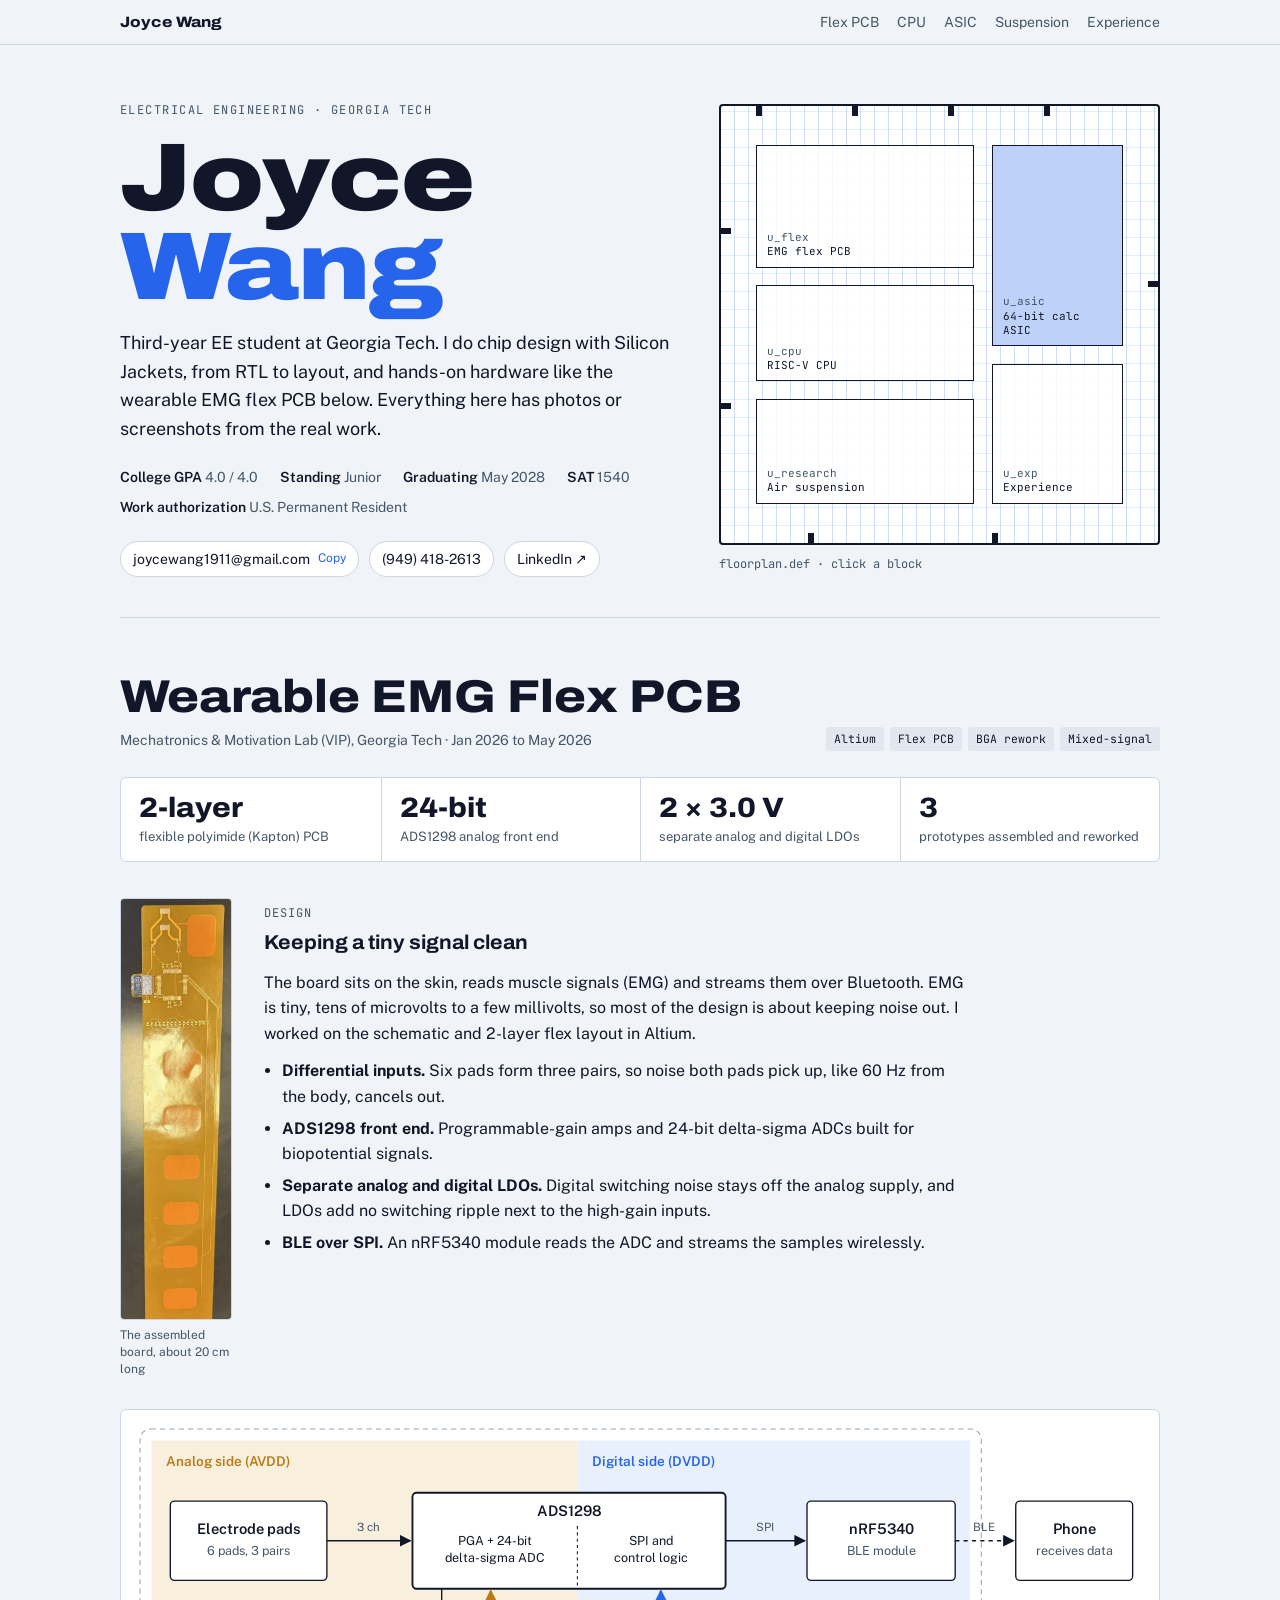
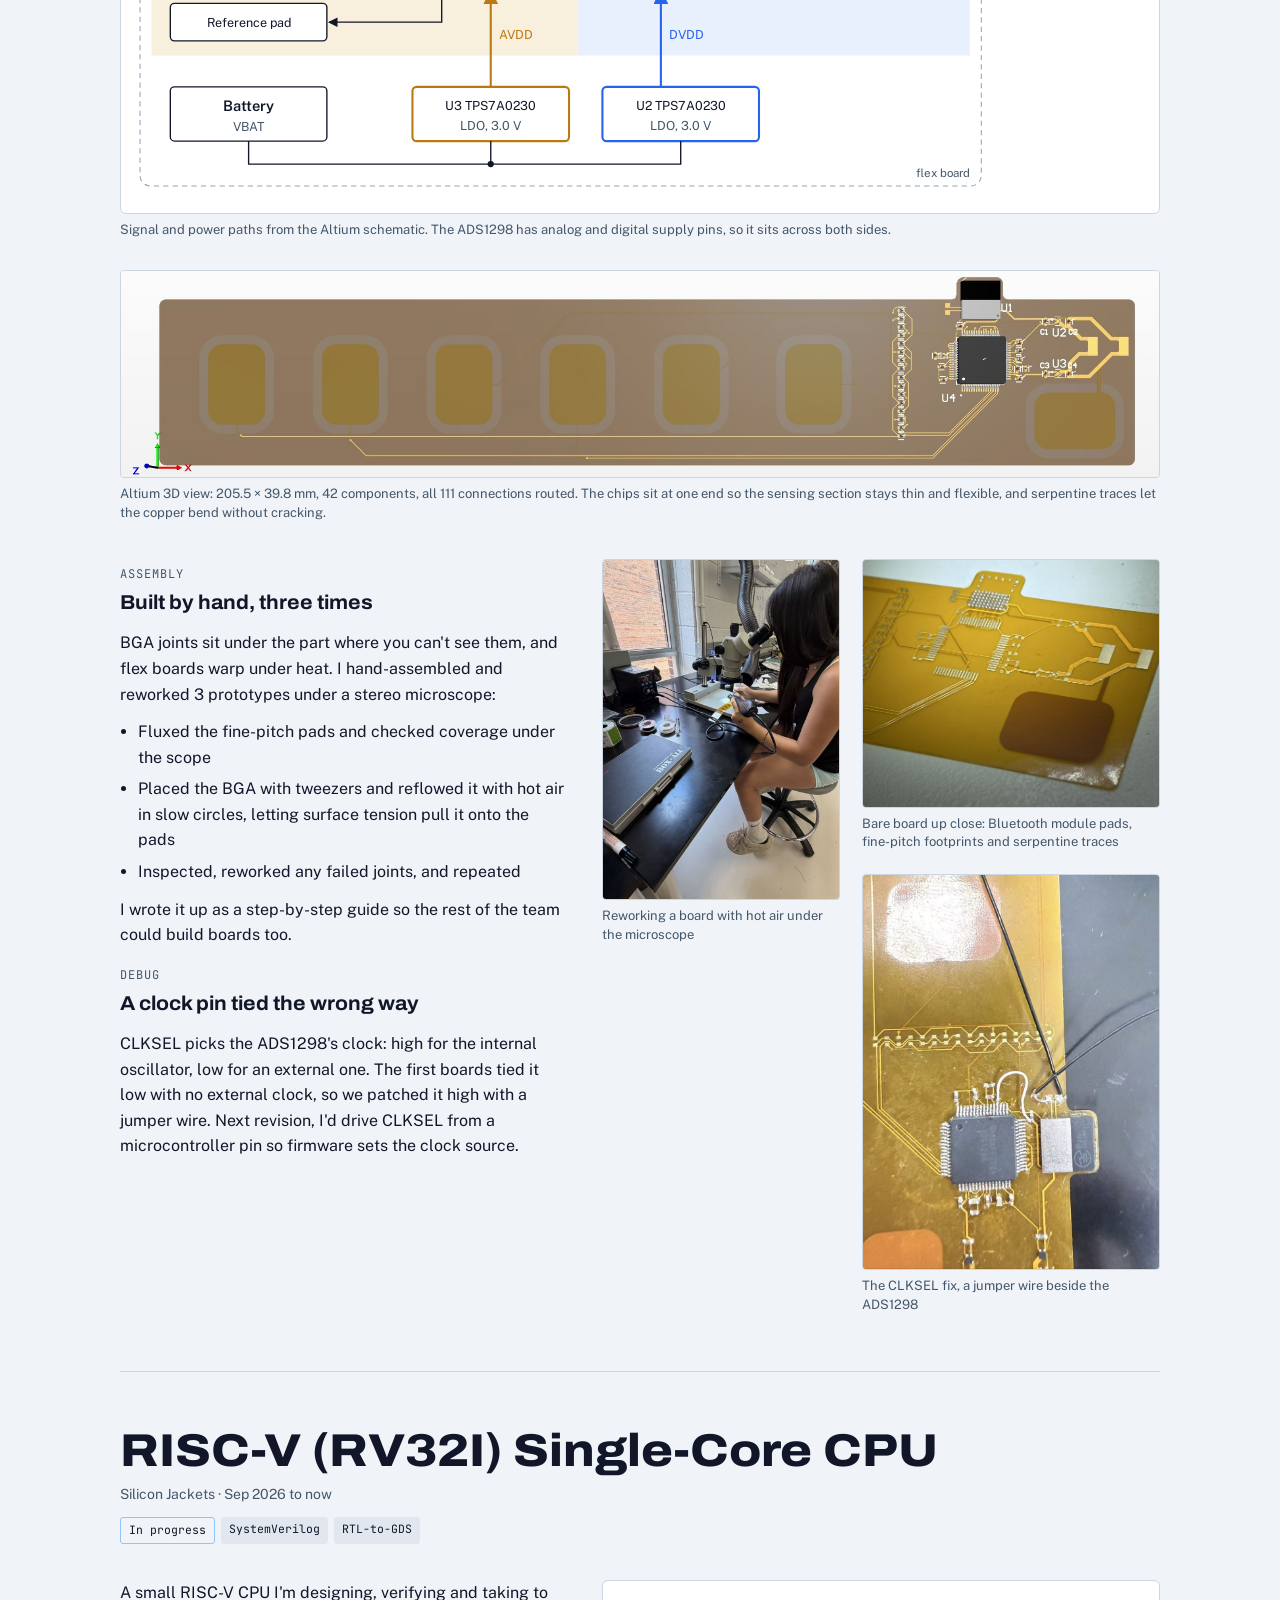
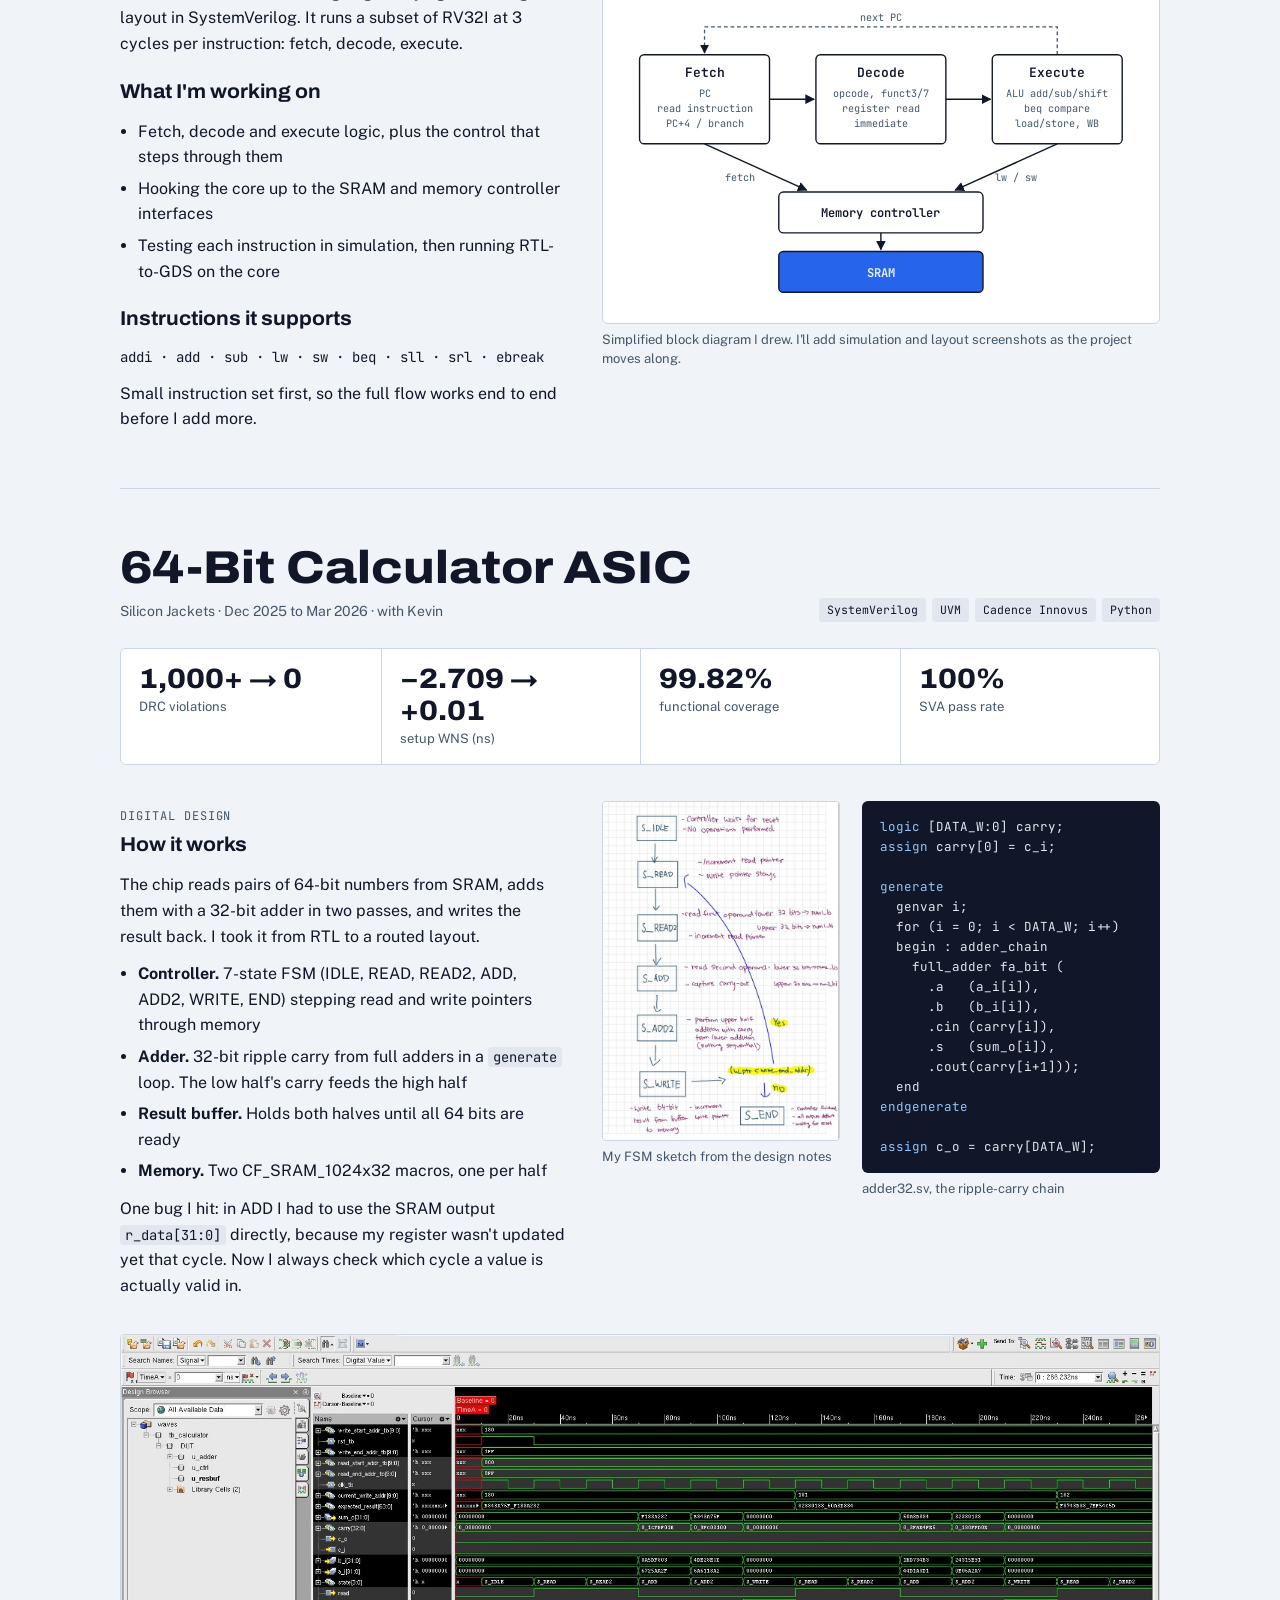
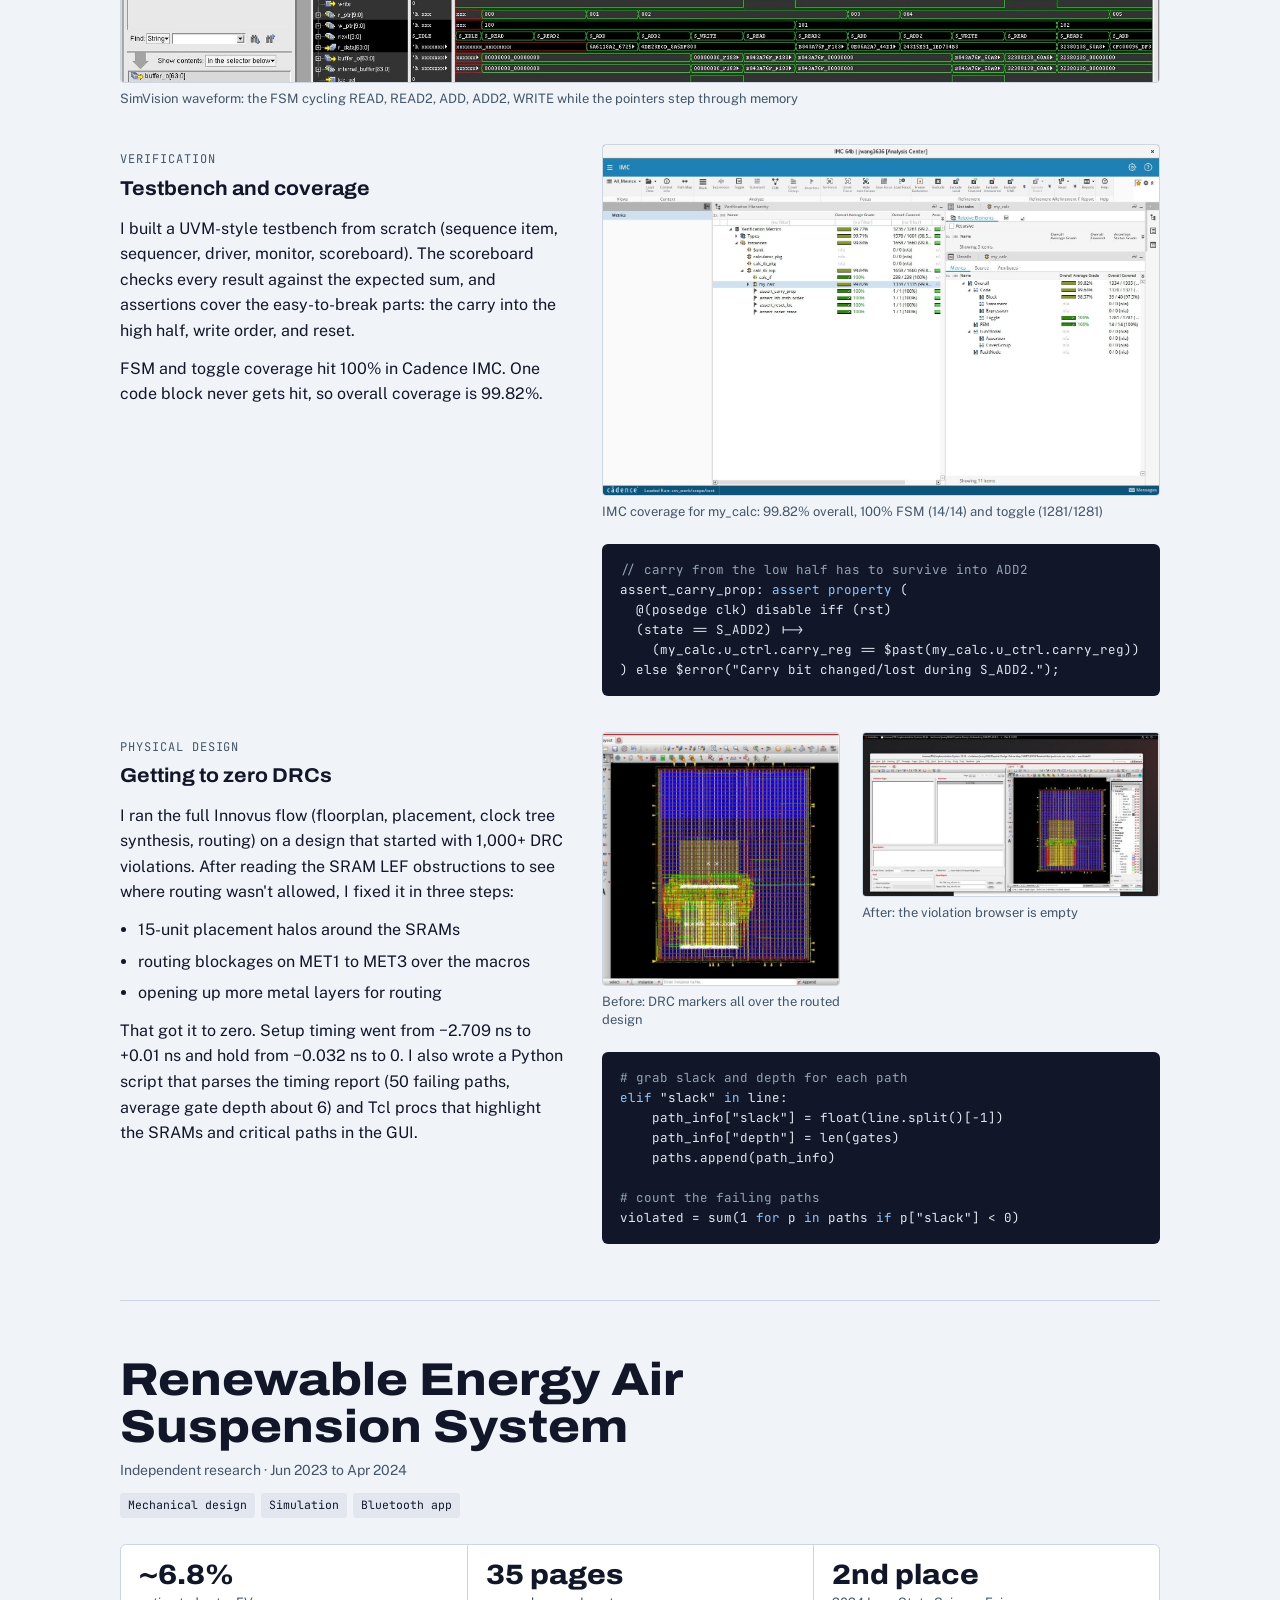
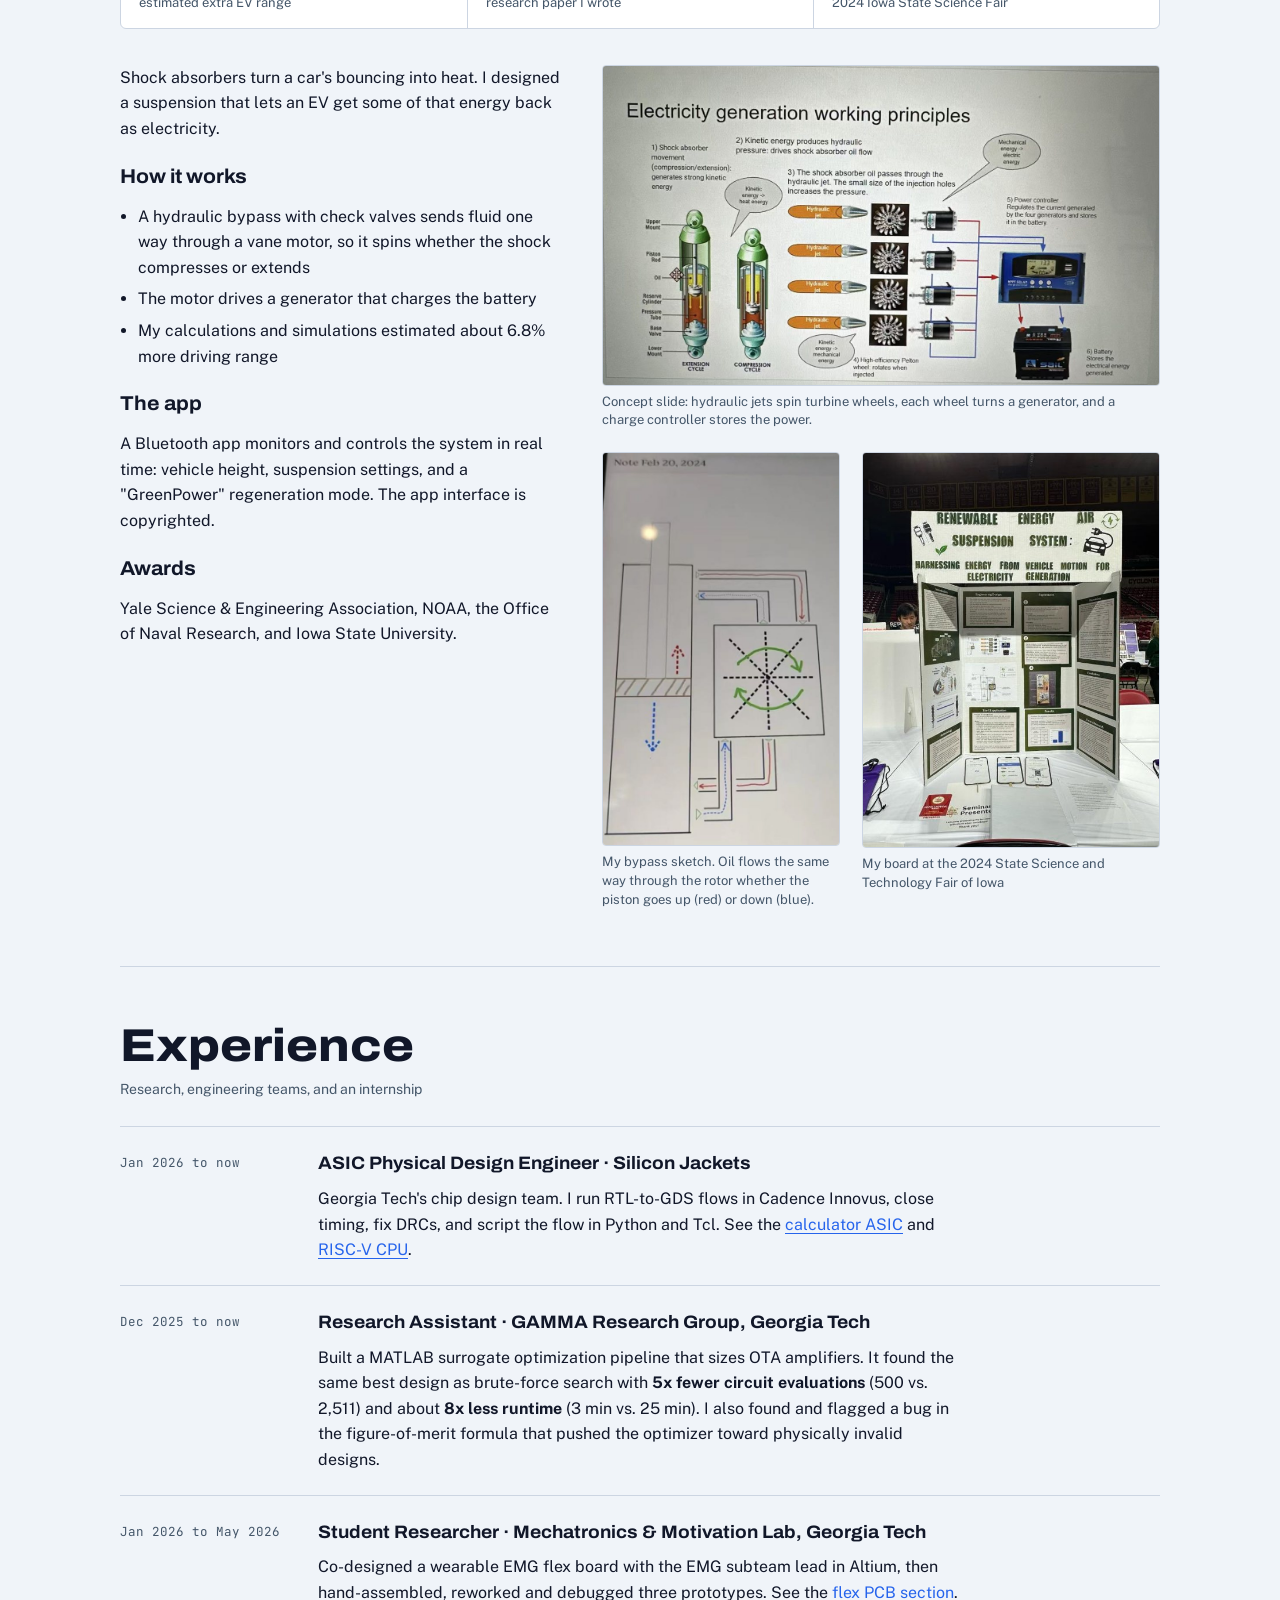
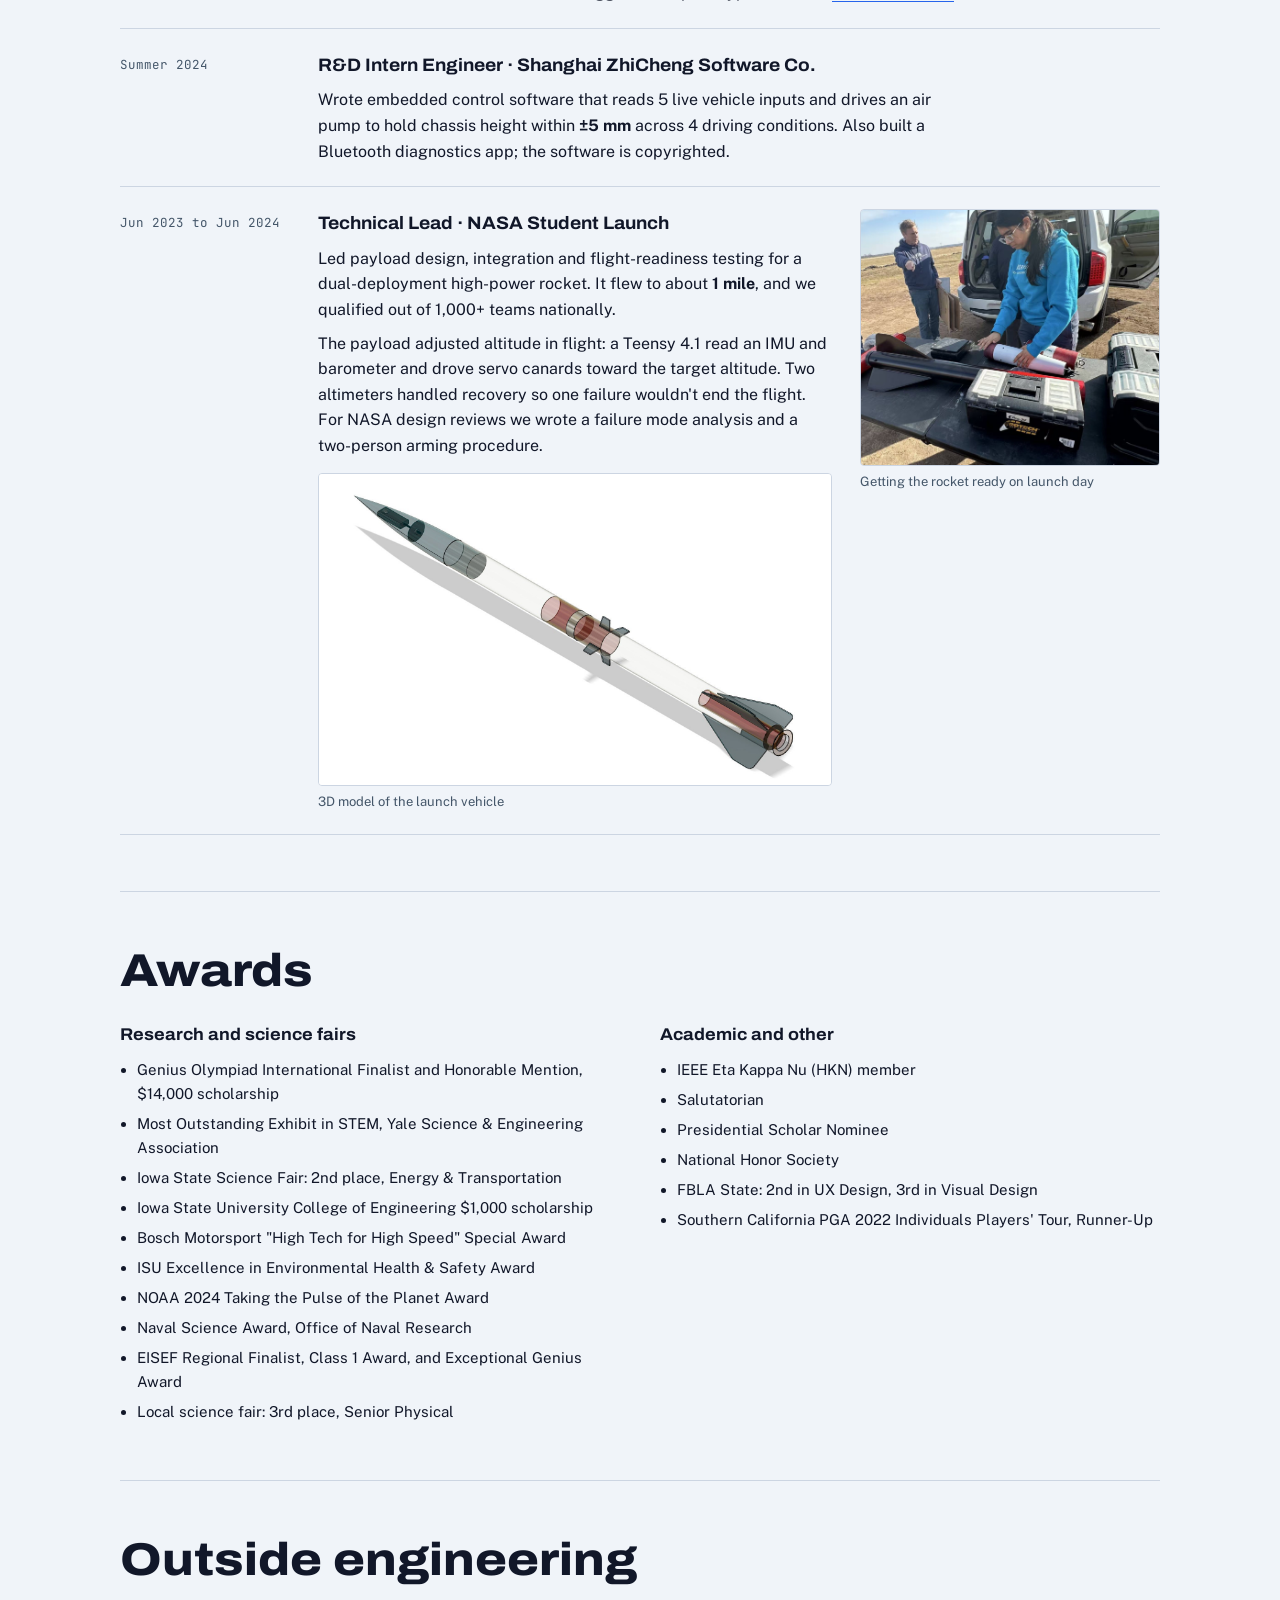
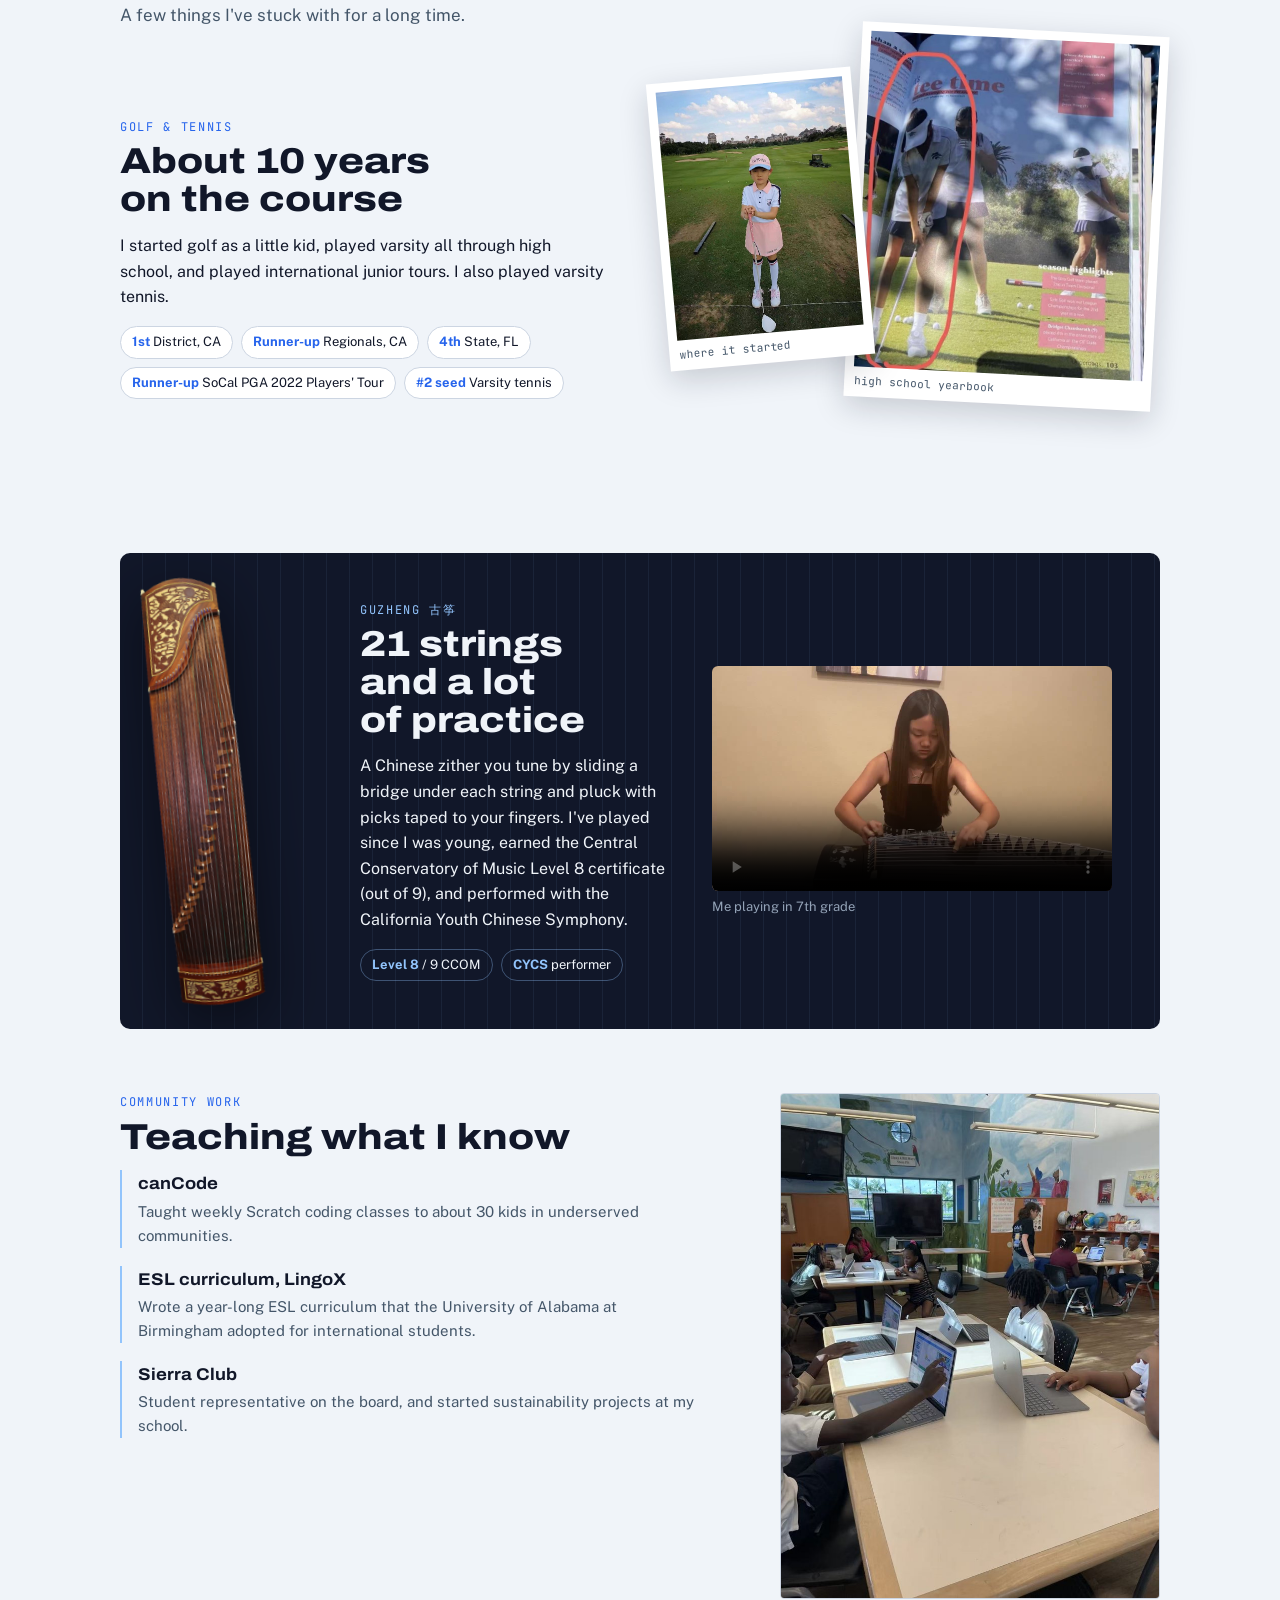
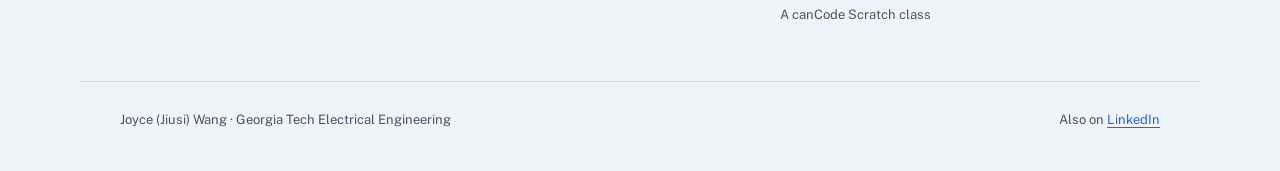
==== commit eba2387a: "Revert "Minimal, more professional redesign of the portfolio page" This reverts commit 74023f71ce009" ====
--- a/index.html
+++ b/index.html
@@ -2,214 +2,737 @@
 <html lang="en">
 <head>
 <meta charset="utf-8">
-<meta name="viewport" content="width=device-width, initial-scale=1">
-<title>Joyce Wang</title>
-<meta name="description" content="Joyce Wang, Electrical Engineering at Georgia Tech. Chip design, PCB and hardware projects.">
+<meta name="viewport" content="width=device-width, initial-scale=1, viewport-fit=cover">
+<meta name="description" content="Joyce Wang, Electrical Engineering at Georgia Tech. Flex PCB, ASIC design, verification, and physical design projects.">
+<title>Joyce Wang Portfolio</title>
 <link rel="preconnect" href="https://fonts.googleapis.com">
 <link rel="preconnect" href="https://fonts.gstatic.com" crossorigin>
-<link href="https://fonts.googleapis.com/css2?family=Inter:wght@400;500;600;700&display=swap" rel="stylesheet">
+<link rel="stylesheet" href="https://fonts.googleapis.com/css2?family=Archivo:wdth,wght@100..125,500..900&family=Public+Sans:ital,wght@0,400;0,600;1,400&family=JetBrains+Mono:wght@400;600&display=swap">
 <style>
-:root { --fg: #161616; --muted: #5f6368; --line: #e4e4e4; --link: #1a4d8f; --bg: #ffffff; }
+/* Layout: a chip "die" header, then one long column per project with a spec strip, prose on the left, tool screenshots on the right. Colors borrow from Innovus metal layers. */
+/* Palette: Neural Gray / Neural Dark / Neural Blue / black, with their tints. Layout: chip "die" header, one column per project, a darker band for the guzheng. */
+:root {
+  --bg: #F0F4F9;
+  --surface: #FFFFFF;
+  --fg: #111729;          /* neural dark */
+  --muted: #445669;
+  --line: #CCD5E2;
+  --accent: #2664EC;      /* neural blue */
+  --accent-soft: #E2E7EF;
+  --hl: #92C4FC;          /* light blue tint */
+  --gray: #94A3B7;        /* neural gray */
+  --code-bg: #111729;
+  --code-fg: #E2E7EF;
+  --code-dim: #94A3B7;
+  --panel: #111729;
+  --panel-fg: #F0F4F9;
+  --panel-muted: #94A3B7;
+  --f-display: "Archivo", "Arial Narrow", system-ui, sans-serif;
+  --f-body: "Public Sans", system-ui, -apple-system, "Segoe UI", sans-serif;
+  --f-mono: "JetBrains Mono", ui-monospace, "SFMono-Regular", Consolas, monospace;
+}
+@media (prefers-color-scheme: dark) {
+  :root:not([data-theme="light"]) {
+    --bg: #000000; --surface: #111729; --fg: #F0F4F9; --muted: #94A3B7; --line: #1E293C;
+    --accent: #3E81F7; --accent-soft: #1E293C; --hl: #92C4FC; --gray: #94A3B7;
+    --code-bg: #0A0F1C; --code-fg: #E2E7EF; --code-dim: #94A3B7;
+    --panel: #111729; --panel-fg: #F0F4F9; --panel-muted: #94A3B7;
+    color-scheme: dark;
+  }
+}
+:root[data-theme="dark"] {
+  --bg: #000000; --surface: #111729; --fg: #F0F4F9; --muted: #94A3B7; --line: #1E293C;
+  --accent: #3E81F7; --accent-soft: #1E293C; --hl: #92C4FC; --gray: #94A3B7;
+  --code-bg: #0A0F1C; --code-fg: #E2E7EF; --code-dim: #94A3B7;
+  --panel: #111729; --panel-fg: #F0F4F9; --panel-muted: #94A3B7;
+  color-scheme: dark;
+}
+
 * { box-sizing: border-box; }
-html { -webkit-text-size-adjust: 100%; }
-body { margin: 0; background: var(--bg); color: var(--fg); font-family: "Inter", system-ui, -apple-system, "Segoe UI", sans-serif; font-size: 16px; line-height: 1.65; }
-.wrap { max-width: 820px; margin: 0 auto; padding: 0 20px; }
-a { color: var(--link); text-underline-offset: 3px; }
-h1, h2, h3 { margin: 0; font-weight: 600; letter-spacing: -0.01em; }
-p { margin: 0 0 12px; }
-ul { margin: 0 0 12px; padding-left: 1.2em; }
-li { margin-bottom: 4px; }
-img, video { display: block; max-width: 100%; height: auto; }
-
-header.top { border-bottom: 1px solid var(--line); }
-header.top .wrap { display: flex; flex-wrap: wrap; justify-content: space-between; align-items: center; gap: 8px 20px; padding-block: 14px; }
-header.top .name { font-weight: 600; color: var(--fg); text-decoration: none; }
-header.top nav { display: flex; flex-wrap: wrap; gap: 4px 18px; font-size: 14px; }
-header.top nav a { color: var(--muted); text-decoration: none; }
-header.top nav a:hover { color: var(--fg); }
-
-.intro { padding-block: 56px 36px; }
-.intro h1 { font-size: 36px; line-height: 1.15; margin-bottom: 6px; }
-.intro .role { font-size: 18px; color: var(--muted); margin-bottom: 18px; }
-.intro .contact { font-size: 15px; color: var(--muted); }
-.intro .contact a { color: var(--fg); }
-.intro .contact span { white-space: nowrap; }
-.intro .contact span + span::before { content: "·"; margin: 0 8px; color: #b0b0b0; }
-.facts { font-size: 15px; color: var(--muted); margin-top: 6px; }
-
-section { border-top: 1px solid var(--line); padding-block: 40px; }
-section > h2 { font-size: 13px; font-weight: 600; text-transform: uppercase; letter-spacing: 0.08em; color: var(--muted); margin-bottom: 26px; }
-.item { margin-bottom: 44px; }
-.item:last-child { margin-bottom: 0; }
-.item h3 { font-size: 20px; margin-bottom: 2px; }
-.item .meta { font-size: 14px; color: var(--muted); margin-bottom: 12px; }
-
-/* photos: fixed height, natural width, never cropped */
-.photos { display: flex; flex-wrap: wrap; gap: 12px; margin: 16px 0 4px; align-items: flex-start; }
-.photos figure { margin: 0; max-width: 100%; }
-.photos img { max-height: 230px; width: auto; height: auto; max-width: 100%; border: 1px solid var(--line); }
-.photos.tall img { max-height: 300px; }
-.photos.sm img { max-height: 172px; }
-.wide { margin: 16px 0 4px; }
-.wide img { width: 100%; border: 1px solid var(--line); }
-figcaption { font-size: 13px; color: var(--muted); margin-top: 6px; max-width: 32em; }
-.side { display: grid; grid-template-columns: 90px minmax(0, 1fr); gap: 24px; align-items: start; }
-.side > figure { margin: 0; }
-.side > figure img { border: 1px solid var(--line); }
-
-.jobs .job { display: grid; grid-template-columns: 150px minmax(0, 1fr); gap: 4px 24px; padding-block: 14px; border-bottom: 1px solid var(--line); }
-.jobs .job:first-child { padding-top: 0; }
-.jobs .when { font-size: 14px; color: var(--muted); padding-top: 2px; }
-.jobs h3 { font-size: 16px; margin-bottom: 4px; }
-.jobs p { margin: 0; }
-
-.cols { display: grid; grid-template-columns: 1fr 1fr; gap: 8px 40px; }
-.cols h3 { font-size: 15px; margin-bottom: 8px; }
-.cols ul { font-size: 15px; }
-
-footer { border-top: 1px solid var(--line); }
-footer .wrap { padding-block: 22px 32px; font-size: 13px; color: var(--muted); display: flex; flex-wrap: wrap; justify-content: space-between; gap: 6px 20px; }
-
-@media (max-width: 640px) {
-  .intro { padding-block: 36px 28px; }
-  .intro h1 { font-size: 30px; }
-  .photos img { max-height: 170px; }
-  .photos.tall img { max-height: 200px; }
-  .photos.sm img { max-height: 120px; }
-  .side { grid-template-columns: 64px minmax(0, 1fr); gap: 16px; }
-  .jobs .job { grid-template-columns: 1fr; gap: 0; }
-  .cols { grid-template-columns: 1fr; }
+body { background: var(--bg); color: var(--fg); font-family: var(--f-body); font-size: 16px; line-height: 1.6; margin: 0; }
+.wrap { max-width: 1120px; margin: 0 auto; padding-inline: clamp(16px, 4vw, 40px); }
+a { color: var(--accent); text-underline-offset: 3px; }
+a:focus-visible, button:focus-visible { outline: 2px solid var(--accent); outline-offset: 2px; border-radius: 3px; }
+h1, h2, h3 { font-family: var(--f-display); text-wrap: balance; margin: 0; }
+p { margin: 0; }
+.mono { font-family: var(--f-mono); }
+
+/* top bar */
+.bar { position: sticky; top: env(safe-area-inset-top, 0px); z-index: 5; background: color-mix(in srgb, var(--bg) 88%, transparent); backdrop-filter: blur(8px); border-bottom: 1px solid var(--line); }
+.bar .wrap { display: flex; flex-wrap: wrap; align-items: center; justify-content: space-between; gap: 16px; padding-block: 10px; }
+.bar b { font-family: var(--f-display); font-stretch: 112%; font-weight: 800; font-size: 15px; letter-spacing: .01em; }
+.bar nav { display: flex; gap: 18px; flex-wrap: wrap; font-size: 14px; }
+.bar nav a { color: var(--muted); text-decoration: none; }
+.bar nav a:hover { color: var(--fg); }
+
+/* hero */
+.hero > div { min-width: 0; }
+.hero { padding-block: 56px 40px; display: grid; grid-template-columns: 1.25fr 1fr; gap: 48px; align-items: center; }
+.eyebrow { font-family: var(--f-mono); font-size: 12px; letter-spacing: .12em; text-transform: uppercase; color: var(--muted); }
+.hero h1 { font-size: clamp(48px, 9vw, 96px); font-stretch: 118%; font-weight: 900; line-height: .92; letter-spacing: -.01em; margin-block: 14px 18px; }
+.hero h1 span { color: var(--accent); }
+.hero .lede { font-size: 18px; max-width: 34em; color: var(--fg); }
+.facts { display: flex; flex-wrap: wrap; gap: 8px 22px; margin-top: 22px; font-size: 14px; color: var(--muted); }
+.facts strong { color: var(--fg); font-weight: 600; }
+.contact { margin-top: 22px; display: flex; flex-wrap: wrap; gap: 10px; align-items: center; font-size: 14px; }
+.chip { display: inline-flex; align-items: center; gap: 8px; border: 1px solid var(--line); background: var(--surface); border-radius: 999px; padding: 6px 12px; color: var(--fg); text-decoration: none; }
+.chip button { font: inherit; font-size: 12px; color: var(--accent); background: none; border: 0; padding: 0; cursor: pointer; }
+.chip .addr { user-select: all; }
+
+/* die graphic */
+.die { position: relative; aspect-ratio: 1 / 1; max-width: 100%; border: 2px solid var(--fg); border-radius: 4px; background:
+  repeating-linear-gradient(90deg, transparent 0 13px, color-mix(in srgb, var(--accent) 22%, transparent) 13px 14px),
+  repeating-linear-gradient(0deg, transparent 0 17px, color-mix(in srgb, var(--hl) 26%, transparent) 17px 18px),
+  var(--surface); overflow: hidden; }
+.die .pad { position: absolute; background: var(--fg); }
+.die .blk { position: absolute; border: 1.5px solid var(--fg); background: color-mix(in srgb, var(--surface) 82%, transparent); display: flex; align-items: flex-end; padding: 8px 10px; font-family: var(--f-mono); font-size: 11px; line-height: 1.3; color: var(--fg); text-decoration: none; transition: background .2s; }
+.die .blk:hover { background: var(--accent-soft); }
+.die .blk em { font-style: normal; color: var(--muted); display: block; }
+.die .sram { background: color-mix(in srgb, var(--accent) 30%, var(--surface)); }
+.die-cap { margin-top: 10px; font-size: 12px; color: var(--muted); font-family: var(--f-mono); }
+
+/* project sections */
+section.proj { border-top: 1px solid var(--line); padding-block: 56px; }
+.proj-head { display: flex; flex-wrap: wrap; justify-content: space-between; align-items: end; gap: 12px 24px; margin-bottom: 26px; }
+.proj-head h2 { font-size: clamp(30px, 5vw, 46px); font-stretch: 112%; font-weight: 800; line-height: 1.02; }
+.proj-head .meta { font-size: 14px; color: var(--muted); margin-top: 8px; }
+.tags { display: flex; flex-wrap: wrap; gap: 6px; }
+.tag { font-family: var(--f-mono); font-size: 11.5px; padding: 3px 8px; border-radius: 3px; background: var(--accent-soft); color: var(--fg); }
+.status { font-family: var(--f-mono); font-size: 11.5px; padding: 3px 8px; border-radius: 3px; border: 1px solid var(--hl); color: var(--fg); }
+
+.specs { display: grid; grid-template-columns: repeat(4, minmax(0, 1fr)); border: 1px solid var(--line); border-radius: 6px; background: var(--surface); margin-bottom: 30px; }
+.specs.three { grid-template-columns: repeat(3, minmax(0, 1fr)); }
+.spec { padding: 14px 18px; border-left: 1px solid var(--line); min-width: 0; }
+.spec:first-child { border-left: 0; }
+.spec .v { font-family: var(--f-display); font-stretch: 108%; font-weight: 800; font-size: clamp(20px, 2.6vw, 28px); line-height: 1.15; font-variant-numeric: tabular-nums; }
+.spec .k { font-size: 13px; color: var(--muted); margin-top: 2px; }
+
+.part { display: grid; grid-template-columns: minmax(0, 1fr) minmax(0, 1.25fr); gap: 36px; align-items: start; margin-top: 36px; }
+.part:first-of-type { margin-top: 0; }
+.text { display: grid; gap: 12px; max-width: 34em; min-width: 0; }
+.text h3 { font-size: 20px; font-stretch: 106%; font-weight: 700; margin-top: 6px; }
+.text h3 .n { font-family: var(--f-mono); font-size: 12px; font-weight: 400; color: var(--muted); letter-spacing: .08em; display: block; margin-bottom: 2px; text-transform: uppercase; }
+.text ul { margin: 0; padding-left: 1.1em; display: grid; gap: 6px; }
+.text code { font-family: var(--f-mono); font-size: .86em; background: var(--accent-soft); padding: 1px 5px; border-radius: 3px; }
+.figs { display: grid; gap: 22px; min-width: 0; }
+.figs.two { grid-template-columns: minmax(0, .8fr) minmax(0, 1fr); align-items: start; }
+figure { margin: 0; min-width: 0; }
+figure img { display: block; width: 100%; height: auto; border: 1px solid var(--line); border-radius: 4px; background: var(--surface); }
+figcaption { font-size: 13px; color: var(--muted); margin-top: 7px; line-height: 1.45; }
+pre.code { margin: 0; background: var(--code-bg); color: var(--code-fg); font-family: var(--f-mono); font-size: 12.5px; line-height: 1.6; padding: 16px 18px; border-radius: 6px; overflow-x: auto; }
+pre.code .c { color: var(--code-dim); }
+pre.code .k { color: var(--hl); }
+
+.diagram { background: var(--surface); border: 1px solid var(--line); border-radius: 6px; padding: 18px; overflow-x: auto; }
+.diagram svg { display: block; width: 100%; min-width: 460px; height: auto; }
+.diagram svg text { font-family: var(--f-mono); }
+
+/* EMG block diagram */
+.emg-dia svg text { font-family: var(--f-body); }
+.emg-dia .t-b { font-size: 14px; font-weight: 600; fill: var(--fg); }
+.emg-dia .t-s { font-size: 12px; fill: var(--fg); }
+.emg-dia .t-sm { font-size: 11px; }
+.emg-dia .t-dom { font-size: 13px; font-weight: 600; }
+.emg-dia .f-fg { fill: var(--fg); }
+.emg-dia .f-mut { fill: var(--muted); }
+.emg-dia .f-kap { fill: #B97A12; }
+.emg-dia .f-acc { fill: var(--accent); }
+.emg-dia .box { fill: var(--surface); stroke: var(--fg); stroke-width: 1.3; }
+.emg-dia .box.thick { stroke-width: 1.8; }
+.emg-dia .box.s-kap { stroke: #B97A12; stroke-width: 2; }
+.emg-dia .box.s-acc { stroke: var(--accent); stroke-width: 2; }
+.emg-dia .outline { fill: none; stroke: var(--gray); stroke-dasharray: 5 4; }
+.emg-dia .dom-a { fill: color-mix(in srgb, #D9971E 15%, var(--surface)); }
+.emg-dia .dom-d { fill: color-mix(in srgb, var(--accent) 10%, var(--surface)); }
+.emg-dia .dash { stroke: var(--fg); stroke-dasharray: 3 3; }
+.emg-dia .wire { fill: none; stroke: var(--fg); stroke-width: 1.6; }
+.emg-dia .wire.thin { stroke-width: 1.3; }
+.emg-dia .wire.dashed { stroke-dasharray: 4 4; }
+.emg-dia .rail-a { stroke: #B97A12; stroke-width: 2; }
+.emg-dia .rail-d { stroke: var(--accent); stroke-width: 2; }
+
+.awards { display: grid; grid-template-columns: repeat(2, minmax(0, 1fr)); gap: 12px 40px; }
+.awards h3 { font-size: 17px; font-stretch: 106%; font-weight: 700; margin-bottom: 10px; }
+.awards ul { margin: 0; padding-left: 1.1em; display: grid; gap: 6px; font-size: 15px; }
+@media (max-width: 860px) {
+  .awards { grid-template-columns: 1fr; }
 }
+/* outside engineering */
+.life { display: grid; gap: 64px; }
+.life-intro { font-size: 17px; color: var(--muted); max-width: 36em; margin-top: -8px; }
+.kicker { font-family: var(--f-mono); font-size: 12px; letter-spacing: .14em; text-transform: uppercase; color: var(--accent); }
+.life h3 { font-family: var(--f-display); font-stretch: 116%; font-weight: 800; font-size: clamp(26px, 4vw, 36px); line-height: 1.05; margin-block: 6px 14px; }
+.life p { max-width: 34em; }
+.facts-row { display: flex; flex-wrap: wrap; gap: 8px; margin-top: 16px; }
+.pill { font-size: 13px; padding: 5px 11px; border-radius: 999px; border: 1px solid var(--line); background: var(--surface); }
+.pill b { color: var(--accent); }
+
+.golf { display: grid; grid-template-columns: minmax(0, 1fr) minmax(0, 1.05fr); gap: 40px; align-items: center; }
+.snaps { position: relative; min-height: 460px; }
+.snap { position: absolute; margin: 0; background: #fff; padding: 9px 9px 30px; box-shadow: 0 10px 30px rgba(17,23,41,.18); }
+.snap img { display: block; border: 0; border-radius: 0; width: 100%; height: auto; }
+.snap figcaption { position: absolute; left: 10px; right: 10px; bottom: 7px; font-family: var(--f-mono); font-size: 11px; color: #445669; margin: 0; }
+.snap.kid { width: 40%; left: 2%; top: 46px; transform: rotate(-5deg); z-index: 1; }
+.snap.yb { width: 60%; right: 0; top: 0; transform: rotate(3deg); }
+
+.guzheng { position: relative; background: var(--panel); color: var(--panel-fg); border-radius: 10px; padding: clamp(24px, 4vw, 48px); padding-left: clamp(24px, 22vw, 240px); overflow: hidden; min-height: 460px; display: flex; align-items: center; }
+.guzheng .kicker { color: var(--hl); }
+.guzheng p { color: var(--panel-fg); }
+.guzheng .strings { position: absolute; inset: 0; background: repeating-linear-gradient(90deg, transparent 0 22px, rgba(146,196,252,.07) 22px 23px); pointer-events: none; }
+.guzheng .instrument { position: absolute; left: clamp(18px, 3vw, 44px); top: 50%; height: 90%; width: auto; transform: translateY(-50%) rotate(-6deg); filter: drop-shadow(0 18px 30px rgba(0,0,0,.5)); pointer-events: none; }
+.gz-body { position: relative; width: 100%; display: grid; grid-template-columns: minmax(0, 1fr) minmax(0, 1.25fr); gap: 32px; align-items: center; }
+.gz-body .pill { background: transparent; border-color: rgba(146,196,252,.35); color: var(--panel-fg); }
+.gz-body .pill b { color: var(--hl); }
+.video { margin: 0; }
+.video video { display: block; width: 100%; aspect-ratio: 16 / 9; background: #000; border-radius: 6px; }
+.video figcaption { color: var(--panel-muted); }
+
+.community { display: grid; grid-template-columns: minmax(0, 1.4fr) minmax(0, 1fr); gap: 40px; align-items: start; }
+.community figure { max-width: 380px; justify-self: end; }
+.cw { list-style: none; margin: 0; padding: 0; display: grid; gap: 18px; }
+.cw li { display: grid; gap: 2px; padding-left: 16px; border-left: 2px solid var(--hl); }
+.cw b { font-family: var(--f-display); font-stretch: 108%; font-size: 17px; }
+.cw span { color: var(--muted); font-size: 15px; }
+.sat-line { font-family: var(--f-mono); font-size: 13px; color: var(--muted); }
+
+@media (max-width: 860px) {
+  .golf, .community, .gz-body { grid-template-columns: 1fr; }
+  .snaps { min-height: 400px; max-width: 520px; }
+  .guzheng { padding-left: clamp(24px, 4vw, 48px); padding-top: 110px; display: block; min-height: 0; }
+  .guzheng .instrument { height: auto; width: 110%; max-width: none; left: -5%; top: 20px; transform: rotate(-90deg) translateX(0); transform-origin: center; display: none; }
+  .guzheng .instrument-h { display: block; }
+}
+.guzheng .instrument-h { display: none; position: absolute; top: 24px; left: 50%; width: 88%; transform: translateX(-50%); pointer-events: none; }
+.wide { margin-bottom: 30px; }
+.part.flex-design { grid-template-columns: 112px minmax(0, 1fr); gap: 32px; align-items: start; }
+.part.flex-design .text { max-width: 44em; }
+.vstrip img { width: 100%; max-width: 112px; margin-inline: auto; }
+.vstrip figcaption { font-size: 12px; }
+@media (max-width: 860px) { .part.flex-design { grid-template-columns: 80px minmax(0, 1fr) !important; gap: 16px; } }
+.exp { display: grid; gap: 0; border-top: 1px solid var(--line); }
+.job { display: grid; grid-template-columns: 170px minmax(0, 1fr); gap: 8px 28px; padding-block: 22px; border-bottom: 1px solid var(--line); }
+.job.has-photo { grid-template-columns: 170px minmax(0, 1fr) minmax(0, 300px); }
+.job .when { font-family: var(--f-mono); font-size: 12.5px; color: var(--muted); padding-top: 4px; font-variant-numeric: tabular-nums; }
+.job .what { display: grid; gap: 8px; align-content: start; max-width: 40em; min-width: 0; }
+.job h3 { font-size: 18px; font-stretch: 106%; font-weight: 700; }
+@media (max-width: 860px) {
+  .job, .job.has-photo { grid-template-columns: 1fr; }
+}
+footer { border-top: 1px solid var(--line); padding-block: 28px 40px; font-size: 13px; color: var(--muted); display: flex; flex-wrap: wrap; gap: 8px 24px; justify-content: space-between; }
+
+@media (max-width: 860px) {
+  .hero { grid-template-columns: 1fr; padding-block: 36px 28px; gap: 32px; }
+  .die { max-width: min(420px, 100%); }
+  .part, .figs.two { grid-template-columns: 1fr; }
+  .specs { grid-template-columns: repeat(2, minmax(0, 1fr)); }
+  .specs .spec:nth-child(3) { border-left: 0; }
+  .specs .spec:nth-child(n+3) { border-top: 1px solid var(--line); }
+  .specs.three { grid-template-columns: 1fr; }
+  .specs.three .spec { border-left: 0; border-top: 1px solid var(--line); }
+  .specs.three .spec:first-child { border-top: 0; }
+}
+@media (max-width: 520px) {
+  .bar nav { gap: 12px; font-size: 13px; }
+  .bar nav .hide-sm { display: none; }
+}
+@media (prefers-reduced-motion: reduce) { * { transition: none !important; scroll-behavior: auto !important; } }
+html { scroll-behavior: smooth; }
+section[id] { scroll-margin-top: 64px; }
 </style>
 </head>
 <body>
 
-<header class="top">
+<header class="bar">
   <div class="wrap">
-    <a class="name" href="#">Joyce Wang</a>
-    <nav aria-label="Sections">
-      <a href="#projects">Projects</a>
+    <b>Joyce Wang</b>
+    <nav aria-label="Projects">
+      <a href="#flex">Flex PCB</a>
+      <a href="#cpu">CPU</a>
+      <a href="#asic">ASIC</a>
+      <a href="#suspension" class="hide-sm">Suspension</a>
       <a href="#experience">Experience</a>
-      <a href="#awards">Awards</a>
-      <a href="#about">About</a>
-      <a href="https://joycewang889.github.io/eportfolio/Joyce_Wang_Resume.pdf">Resume</a>
     </nav>
   </div>
 </header>
 
 <main class="wrap">
-  <div class="intro">
-    <h1>Joyce (Jiusi) Wang</h1>
-    <p class="role">Electrical Engineering, Georgia Tech. Chip design, PCB design and hardware.</p>
-    <p>I'm a third-year EE student. I do ASIC physical design with Silicon Jackets, from RTL to layout, and hands-on hardware like a wearable EMG flex PCB. Below are my main projects and experience, with photos and screenshots from the actual work.</p>
-    <p class="facts">GPA 4.0 / 4.0 · Junior · Graduating May 2028 · SAT 1540 · U.S. Permanent Resident</p>
-    <p class="contact"><span><a href="mailto:joycewang1911@gmail.com">joycewang1911@gmail.com</a></span> <span>(949) 418-2613</span> <span><a href="https://www.linkedin.com/in/9yceee" target="_blank" rel="noopener">LinkedIn</a></span> <span><a href="https://github.com/joycewang889" target="_blank" rel="noopener">GitHub</a></span></p>
+  <div class="hero">
+    <div>
+      <div class="eyebrow">Electrical Engineering · Georgia Tech</div>
+      <h1>Joyce<br><span>Wang</span></h1>
+      <p class="lede">Third-year EE student at Georgia Tech. I do chip design with Silicon Jackets, from RTL to layout, and hands-on hardware like the wearable EMG flex PCB below. Everything here has photos or screenshots from the real work.</p>
+      <div class="facts">
+        <span><strong>College GPA</strong> 4.0 / 4.0</span>
+        <span><strong>Standing</strong> Junior</span>
+        <span><strong>Graduating</strong> May 2028</span>
+        <span><strong>SAT</strong> 1540</span>
+        <span><strong>Work authorization</strong> U.S. Permanent Resident</span>
+      </div>
+      <div class="contact" id="contact">
+        <span class="chip"><span class="addr" id="email">joycewang1911@gmail.com</span><button type="button" id="copy-email" aria-label="Copy email address">Copy</button></span>
+        <span class="chip"><span class="addr">(949) 418-2613</span></span>
+        <a class="chip" href="https://www.linkedin.com/in/9yceee" target="_blank" rel="noopener">LinkedIn ↗</a>
+      </div>
+    </div>
+    <div>
+      <div class="die" role="navigation" aria-label="Project map">
+        <span class="pad" style="left:8%;top:0;width:6px;height:10px"></span>
+        <span class="pad" style="left:30%;top:0;width:6px;height:10px"></span>
+        <span class="pad" style="left:52%;top:0;width:6px;height:10px"></span>
+        <span class="pad" style="left:74%;top:0;width:6px;height:10px"></span>
+        <span class="pad" style="left:20%;bottom:0;width:6px;height:10px"></span>
+        <span class="pad" style="left:62%;bottom:0;width:6px;height:10px"></span>
+        <span class="pad" style="left:0;top:28%;width:10px;height:6px"></span>
+        <span class="pad" style="left:0;top:68%;width:10px;height:6px"></span>
+        <span class="pad" style="right:0;top:40%;width:10px;height:6px"></span>
+        <a class="blk" href="#flex" style="left:8%;top:9%;width:50%;height:28%"><span><em>u_flex</em>EMG flex PCB</span></a>
+        <a class="blk" href="#cpu" style="left:8%;top:41%;width:50%;height:22%"><span><em>u_cpu</em>RISC-V CPU</span></a>
+        <a class="blk sram" href="#asic" style="left:62%;top:9%;width:30%;height:46%"><span><em>u_asic</em>64-bit calc ASIC</span></a>
+        <a class="blk" href="#suspension" style="left:8%;top:67%;width:50%;height:24%"><span><em>u_research</em>Air suspension</span></a>
+        <a class="blk" href="#experience" style="left:62%;top:59%;width:30%;height:32%"><span><em>u_exp</em>Experience</span></a>
+      </div>
+      <div class="die-cap">floorplan.def · click a block</div>
+    </div>
   </div>
 
-  <section id="projects">
-    <h2>Projects</h2>
-
-    <div class="item" id="flex">
-      <h3>Wearable EMG Flex PCB</h3>
-      <div class="meta">Mechatronics &amp; Motivation Lab (VIP), Georgia Tech · Jan to May 2026 · Altium, flex PCB, BGA rework</div>
-      <div class="side">
-        <figure><img src="flex-strip-v.jpg" alt="The assembled flexible PCB, shown vertically, with six orange electrode pads" width="378" height="1440"><figcaption>Assembled board, about 20 cm</figcaption></figure>
-        <div>
-          <p>A 2-layer flexible PCB that sits on the skin, reads muscle signals (EMG) through six electrode pads and streams them over Bluetooth. EMG is tens of microvolts to a few millivolts, so most of the design is about keeping noise out. I co-designed the schematic and flex layout in Altium with the EMG subteam lead.</p>
-          <ul>
-            <li>Three differential input pairs, so noise both pads pick up (like 60 Hz from the body) cancels</li>
-            <li>TI ADS1298 front end with programmable gain and 24-bit delta-sigma ADCs</li>
-            <li>Separate 3.0 V LDOs for the analog and digital supplies, and an nRF5340 BLE module over SPI</li>
-            <li>Hand-assembled and reworked 3 prototypes under a stereo microscope, including BGA reflow with hot air, and wrote an assembly guide for the team</li>
-            <li>Traced a clock-select pin tied the wrong way back to the datasheet and fixed it with a jumper wire</li>
-          </ul>
-        </div>
-      </div>
-      <figure class="wide"><img src="emg-3d.jpg" alt="Altium 3D view of the flex board" width="1950" height="388" loading="lazy"><figcaption>Altium 3D view: 205.5 × 39.8 mm, 42 components, all 111 connections routed</figcaption></figure>
-      <div class="photos">
-        <figure><img src="flex-rework.jpg" alt="Joyce at a stereo microscope using a hot air rework tool on the flex PCB" width="766" height="1100" loading="lazy"><figcaption>Hot-air rework</figcaption></figure>
-        <figure><img src="flex-closeup.jpg" alt="Close-up of the bare flex PCB" width="1279" height="1066" loading="lazy"><figcaption>Bare board</figcaption></figure>
-        <figure><img src="flex-clksel.jpg" alt="Jumper wire soldered next to the ADS1298" width="900" height="1200" loading="lazy"><figcaption>Clock-select fix</figcaption></figure>
-      </div>
-    </div>
-
-    <div class="item" id="cpu">
-      <h3>RISC-V (RV32I) Single-Core CPU</h3>
-      <div class="meta">Sep 2026 to present · In progress · SystemVerilog, RTL-to-GDS</div>
-      <p>A small RISC-V CPU I'm designing, verifying and taking to layout. It runs a subset of RV32I (addi, add, sub, lw, sw, beq, sll, srl, ebreak) at 3 cycles per instruction: fetch, decode, execute.</p>
-      <ul>
-        <li>Fetch, decode and execute logic plus the control that steps through them</li>
-        <li>Connecting the core to the SRAM and memory controller interfaces</li>
-        <li>Testing each instruction in simulation, then running the RTL-to-GDS flow on the core</li>
-      </ul>
-    </div>
-
-    <div class="item" id="asic">
-      <h3>64-Bit Calculator ASIC</h3>
-      <div class="meta">Silicon Jackets · Dec 2025 to Mar 2026 · with Kevin · SystemVerilog, UVM, Cadence Innovus, Python</div>
-      <p>The chip reads pairs of 64-bit numbers from SRAM, adds them with a 32-bit ripple-carry adder in two passes, and writes the result back, controlled by a 7-state FSM. I took it from RTL to a routed layout.</p>
-      <ul>
-        <li>Built a UVM-style testbench (driver, monitor, scoreboard) that checks every result, plus SystemVerilog assertions for carry propagation, write order and reset. 99.82% functional coverage, 100% FSM and toggle coverage, 7 of 7 assertions passing</li>
-        <li>Cut DRC violations from 1,000+ to 0 in Innovus by reading the SRAM LEF obstructions, adding placement halos, adding MET1 to MET3 routing blockages and opening more routing layers</li>
-        <li>Closed setup timing from −2.709 ns to +0.01 ns WNS and hold from −0.032 ns to 0</li>
-        <li>Wrote a Python timing-report parser (50 failing paths, average depth about 6) and Tcl procs to highlight SRAMs and critical paths</li>
-      </ul>
-      <div class="photos sm">
-        <figure><img src="layout-before.jpg" alt="Innovus layout covered in DRC markers" width="637" height="680" loading="lazy"><figcaption>Before: 1,000+ DRCs</figcaption></figure>
-        <figure><img src="layout-after.jpg" alt="Innovus window with an empty violation browser" width="955" height="527" loading="lazy"><figcaption>After: zero</figcaption></figure>
-        <figure><img src="coverage.jpg" alt="Cadence IMC coverage report showing 99.82 percent" width="1536" height="965" loading="lazy"><figcaption>IMC coverage report</figcaption></figure>
-      </div>
-      <figure class="wide"><img src="wave.jpg" alt="SimVision waveform of the FSM cycling through states" width="1900" height="634" loading="lazy"><figcaption>SimVision waveform of the FSM stepping through memory</figcaption></figure>
-    </div>
-
-    <div class="item" id="suspension">
-      <h3>Renewable Energy Air Suspension System</h3>
-      <div class="meta">Independent research · Jun 2023 to Apr 2024</div>
-      <p>Shock absorbers turn a car's bouncing into heat. I designed a suspension that recovers some of that energy as electricity for an EV: a hydraulic bypass with check valves spins a vane motor in one direction whether the shock compresses or extends, and the motor drives a generator that charges the battery.</p>
-      <ul>
-        <li>Estimated about 6.8% more EV range from my calculations and simulations</li>
-        <li>Wrote a 35-page research paper; 2nd place at the 2024 Iowa State Science Fair, plus awards from Yale SEA, NOAA, ONR and Iowa State University</li>
-        <li>Built a Bluetooth app to monitor and control the system in real time; the app interface is copyrighted</li>
-      </ul>
-      <div class="photos">
-        <figure><img src="poster.jpg" alt="Trifold poster titled Renewable Energy Air Suspension System" width="510" height="680" loading="lazy"><figcaption>2024 Iowa State Science Fair</figcaption></figure>
-        <figure><img src="susp-concept.jpg" alt="Concept slide of the energy recovery system" width="1400" height="803" loading="lazy"><figcaption>Concept slide</figcaption></figure>
+  <!-- FLEX PCB -->
+  <section class="proj" id="flex">
+    <div class="proj-head">
+      <div>
+        <h2>Wearable EMG Flex PCB</h2>
+        <div class="meta">Mechatronics &amp; Motivation Lab (VIP), Georgia Tech · Jan 2026 to May 2026</div>
+      </div>
+      <div class="tags"><span class="tag">Altium</span><span class="tag">Flex PCB</span><span class="tag">BGA rework</span><span class="tag">Mixed-signal</span></div>
+    </div>
+
+    <div class="specs">
+      <div class="spec"><div class="v">2-layer</div><div class="k">flexible polyimide (Kapton) PCB</div></div>
+      <div class="spec"><div class="v">24-bit</div><div class="k">ADS1298 analog front end</div></div>
+      <div class="spec"><div class="v">2 &times; 3.0 V</div><div class="k">separate analog and digital LDOs</div></div>
+      <div class="spec"><div class="v">3</div><div class="k">prototypes assembled and reworked</div></div>
+    </div>
+
+    <div class="part flex-design">
+      <figure class="vstrip">
+        <img src="flex-strip-v.jpg" alt="The assembled flexible PCB, shown vertically, with six orange electrode pads and the Bluetooth module at the top" width="378" height="1440">
+        <figcaption>The assembled board, about 20 cm long</figcaption>
+      </figure>
+      <div class="text">
+        <h3><span class="n">Design</span>Keeping a tiny signal clean</h3>
+        <p>The board sits on the skin, reads muscle signals (EMG) and streams them over Bluetooth. EMG is tiny, tens of microvolts to a few millivolts, so most of the design is about keeping noise out. I worked on the schematic and 2-layer flex layout in Altium.</p>
+        <ul>
+          <li><b>Differential inputs.</b> Six pads form three pairs, so noise both pads pick up, like 60 Hz from the body, cancels out.</li>
+          <li><b>ADS1298 front end.</b> Programmable-gain amps and 24-bit delta-sigma ADCs built for biopotential signals.</li>
+          <li><b>Separate analog and digital LDOs.</b> Digital switching noise stays off the analog supply, and LDOs add no switching ripple next to the high-gain inputs.</li>
+          <li><b>BLE over SPI.</b> An nRF5340 module reads the ADC and streams the samples wirelessly.</li>
+        </ul>
+      </div>
+    </div>
+
+    <figure class="wide" style="margin-top:30px">
+      <div class="diagram emg-dia">
+        <svg viewBox="0 0 960 352" role="img" aria-label="Block diagram. Electrode pads feed the ADS1298 ADC, which talks to the nRF5340 BLE module over SPI and on to a phone. A battery feeds two TPS7A0230 LDOs: one makes AVDD for the analog side, the other DVDD for the digital side.">
+          <defs>
+            <marker id="eah" viewBox="0 0 10 10" refX="9" refY="5" markerWidth="7" markerHeight="7" orient="auto-start-reverse"><path d="M0 0 L10 5 L0 10 z" class="f-fg"/></marker>
+            <marker id="eahk" viewBox="0 0 10 10" refX="9" refY="5" markerWidth="7" markerHeight="7" orient="auto-start-reverse"><path d="M0 0 L10 5 L0 10 z" class="f-kap"/></marker>
+            <marker id="eahs" viewBox="0 0 10 10" refX="9" refY="5" markerWidth="7" markerHeight="7" orient="auto-start-reverse"><path d="M0 0 L10 5 L0 10 z" class="f-acc"/></marker>
+          </defs>
+          <rect x="1" y="1" width="806" height="342" rx="10" class="outline"/>
+          <text x="796" y="334" text-anchor="end" class="t-sm f-mut">flex board</text>
+          <rect x="12" y="12" width="408" height="206" class="dom-a"/>
+          <rect x="420" y="12" width="376" height="206" class="dom-d"/>
+          <text x="26" y="36" class="t-dom f-kap">Analog side (AVDD)</text>
+          <text x="434" y="36" class="t-dom f-acc">Digital side (DVDD)</text>
+
+          <rect x="30" y="70" width="150" height="76" rx="4" class="box"/>
+          <text x="105" y="102" text-anchor="middle" class="t-b">Electrode pads</text>
+          <text x="105" y="122" text-anchor="middle" class="t-s f-mut">6 pads, 3 pairs</text>
+          <rect x="30" y="168" width="150" height="36" rx="4" class="box"/>
+          <text x="105" y="191" text-anchor="middle" class="t-s">Reference pad</text>
+
+          <rect x="262" y="62" width="300" height="92" rx="4" class="box thick"/>
+          <line x1="420" y1="94" x2="420" y2="154" class="dash"/>
+          <text x="412" y="84" text-anchor="middle" class="t-b">ADS1298</text>
+          <text x="341" y="112" text-anchor="middle" class="t-s">PGA + 24-bit</text>
+          <text x="341" y="128" text-anchor="middle" class="t-s">delta-sigma ADC</text>
+          <text x="491" y="112" text-anchor="middle" class="t-s">SPI and</text>
+          <text x="491" y="128" text-anchor="middle" class="t-s">control logic</text>
+
+          <rect x="640" y="70" width="142" height="76" rx="4" class="box"/>
+          <text x="711" y="102" text-anchor="middle" class="t-b">nRF5340</text>
+          <text x="711" y="122" text-anchor="middle" class="t-s f-mut">BLE module</text>
+          <rect x="840" y="70" width="112" height="76" rx="4" class="box"/>
+          <text x="896" y="102" text-anchor="middle" class="t-b">Phone</text>
+          <text x="896" y="122" text-anchor="middle" class="t-s f-mut">receives data</text>
+
+          <line x1="180" y1="108" x2="260" y2="108" class="wire" marker-end="url(#eah)"/>
+          <text x="220" y="99" text-anchor="middle" class="t-sm f-mut">3 ch</text>
+          <line x1="562" y1="108" x2="638" y2="108" class="wire" marker-end="url(#eah)"/>
+          <text x="600" y="99" text-anchor="middle" class="t-sm f-mut">SPI</text>
+          <line x1="782" y1="108" x2="838" y2="108" class="wire dashed" marker-end="url(#eah)"/>
+          <text x="810" y="99" text-anchor="middle" class="t-sm f-mut">BLE</text>
+          <path d="M290 154 V186 H182" class="wire thin" marker-end="url(#eah)"/>
+
+          <rect x="30" y="248" width="150" height="52" rx="4" class="box"/>
+          <text x="105" y="271" text-anchor="middle" class="t-b">Battery</text>
+          <text x="105" y="290" text-anchor="middle" class="t-s f-mut">VBAT</text>
+          <rect x="262" y="248" width="150" height="52" rx="4" class="box s-kap"/>
+          <text x="337" y="270" text-anchor="middle" class="t-s">U3 TPS7A0230</text>
+          <text x="337" y="289" text-anchor="middle" class="t-s f-mut">LDO, 3.0 V</text>
+          <rect x="444" y="248" width="150" height="52" rx="4" class="box s-acc"/>
+          <text x="519" y="270" text-anchor="middle" class="t-s">U2 TPS7A0230</text>
+          <text x="519" y="289" text-anchor="middle" class="t-s f-mut">LDO, 3.0 V</text>
+          <path d="M105 300 V322 H519 V300" class="wire thin"/>
+          <path d="M337 322 V300" class="wire thin"/>
+          <circle cx="337" cy="322" r="3" class="f-fg"/>
+          <line x1="337" y1="248" x2="337" y2="156" class="rail-a" marker-end="url(#eahk)"/>
+          <text x="345" y="202" class="t-s f-kap">AVDD</text>
+          <line x1="500" y1="248" x2="500" y2="156" class="rail-d" marker-end="url(#eahs)"/>
+          <text x="508" y="202" class="t-s f-acc">DVDD</text>
+        </svg>
+      </div>
+      <figcaption>Signal and power paths from the Altium schematic. The ADS1298 has analog and digital supply pins, so it sits across both sides.</figcaption>
+    </figure>
+
+    <figure class="wide">
+      <img src="emg-3d.jpg" alt="Altium 3D view of the flex board showing six electrode pads, the ADS1298, the BLE module on a tab, two LDOs and the reference pad" width="1950" height="388" loading="lazy">
+      <figcaption>Altium 3D view: 205.5 &times; 39.8 mm, 42 components, all 111 connections routed. The chips sit at one end so the sensing section stays thin and flexible, and serpentine traces let the copper bend without cracking.</figcaption>
+    </figure>
+
+    <div class="part">
+      <div class="text">
+        <h3><span class="n">Assembly</span>Built by hand, three times</h3>
+        <p>BGA joints sit under the part where you can't see them, and flex boards warp under heat. I hand-assembled and reworked 3 prototypes under a stereo microscope:</p>
+        <ul>
+          <li>Fluxed the fine-pitch pads and checked coverage under the scope</li>
+          <li>Placed the BGA with tweezers and reflowed it with hot air in slow circles, letting surface tension pull it onto the pads</li>
+          <li>Inspected, reworked any failed joints, and repeated</li>
+        </ul>
+        <p>I wrote it up as a step-by-step guide so the rest of the team could build boards too.</p>
+        <h3><span class="n">Debug</span>A clock pin tied the wrong way</h3>
+        <p>CLKSEL picks the ADS1298's clock: high for the internal oscillator, low for an external one. The first boards tied it low with no external clock, so we patched it high with a jumper wire. Next revision, I'd drive CLKSEL from a microcontroller pin so firmware sets the clock source.</p>
+      </div>
+      <div class="figs two">
+        <figure>
+          <img src="flex-rework.jpg" alt="Joyce at a stereo microscope using a hot air rework gun on a flex PCB" width="766" height="1100" loading="lazy">
+          <figcaption>Reworking a board with hot air under the microscope</figcaption>
+        </figure>
+        <div class="figs">
+          <figure>
+            <img src="flex-closeup.jpg" alt="Close-up of the bare flex PCB showing the BGA pad array, fine-pitch footprints and copper traces" width="1279" height="1066" loading="lazy">
+            <figcaption>Bare board up close: Bluetooth module pads, fine-pitch footprints and serpentine traces</figcaption>
+          </figure>
+          <figure>
+            <img src="flex-clksel.jpg" alt="Jumper wire soldered next to the ADS1298 on the flex board" width="900" height="1200" loading="lazy">
+            <figcaption>The CLKSEL fix, a jumper wire beside the ADS1298</figcaption>
+          </figure>
+        </div>
       </div>
     </div>
   </section>
 
-  <section id="experience">
-    <h2>Experience</h2>
-    <div class="jobs">
-      <div class="job"><div class="when">Jan 2026 to present</div><div><h3>ASIC Physical Design Engineer, Silicon Jackets</h3><p>Georgia Tech's chip design team. I run RTL-to-GDS flows in Cadence Innovus, close timing, fix DRCs, and script the flow in Python and Tcl.</p></div></div>
-      <div class="job"><div class="when">Dec 2025 to present</div><div><h3>Research Assistant, GAMMA Research Group, Georgia Tech</h3><p>Built a MATLAB surrogate optimization pipeline for OTA sizing that matched brute-force search with 5x fewer circuit evaluations (500 vs. 2,511) and about 8x less runtime (3 vs. 25 min). Found and flagged a figure-of-merit bug that pushed the optimizer toward physically invalid designs.</p></div></div>
-      <div class="job"><div class="when">Jan to May 2026</div><div><h3>Student Researcher, Mechatronics &amp; Motivation Lab, Georgia Tech</h3><p>Co-designed the wearable EMG flex PCB with the EMG subteam lead, then assembled, reworked and debugged three prototypes.</p></div></div>
-      <div class="job"><div class="when">Summer 2024</div><div><h3>R&amp;D Intern Engineer, Shanghai ZhiCheng Software Co.</h3><p>Wrote embedded control software that reads 5 live vehicle inputs and drives an air pump to hold chassis height within ±5 mm across 4 driving conditions. Built a Bluetooth diagnostics app; the software is copyrighted.</p></div></div>
-      <div class="job"><div class="when">Jun 2023 to Jun 2024</div><div><h3>Technical Lead, NASA Student Launch</h3><p>Led payload design, integration and flight-readiness testing for a dual-deployment high-power rocket that flew to about 1 mile; qualified out of 1,000+ teams. The payload used a Teensy 4.1 with an IMU and barometer to drive servo canards toward a target altitude. Wrote a failure mode analysis and a two-person arming procedure for NASA design reviews.</p>
-        <div class="photos">
-          <figure><img src="nasa-model.jpg" alt="3D model of the launch vehicle" width="1652" height="1004" loading="lazy"><figcaption>Launch vehicle model</figcaption></figure>
-          <figure><img src="nasa-launch.jpg" alt="Team assembling the rocket at the launch field" width="1300" height="1111" loading="lazy"><figcaption>Launch day</figcaption></figure>
-        </div>
-      </div></div>
+  <!-- CPU -->
+  <section class="proj" id="cpu">
+    <div class="proj-head">
+      <div>
+        <h2>RISC-V (RV32I) Single-Core CPU</h2>
+        <div class="meta">Silicon Jackets · Sep 2026 to now</div>
+      </div>
+      <div class="tags"><span class="status">In progress</span><span class="tag">SystemVerilog</span><span class="tag">RTL-to-GDS</span></div>
+    </div>
+    <div class="part">
+      <div class="text">
+        <p>A small RISC-V CPU I'm designing, verifying and taking to layout in SystemVerilog. It runs a subset of RV32I at 3 cycles per instruction: fetch, decode, execute.</p>
+        <h3>What I'm working on</h3>
+        <ul>
+          <li>Fetch, decode and execute logic, plus the control that steps through them</li>
+          <li>Hooking the core up to the SRAM and memory controller interfaces</li>
+          <li>Testing each instruction in simulation, then running RTL-to-GDS on the core</li>
+        </ul>
+        <h3>Instructions it supports</h3>
+        <p class="mono" style="font-size:14px">addi · add · sub · lw · sw · beq · sll · srl · ebreak</p>
+        <p>Small instruction set first, so the full flow works end to end before I add more.</p>
+      </div>
+      <figure>
+        <div class="diagram">
+          <svg viewBox="0 0 560 330" role="img" aria-label="Block diagram: fetch, decode and execute stages connected to a memory controller and SRAM">
+            <defs>
+              <marker id="ah" viewBox="0 0 10 10" refX="9" refY="5" markerWidth="7" markerHeight="7" orient="auto-start-reverse"><path d="M0,0 L10,5 L0,10 z" fill="var(--fg)"/></marker>
+            </defs>
+            <path d="M470 60 V30 H90 V58" fill="none" stroke="var(--muted)" stroke-dasharray="4 3" stroke-width="1.4" marker-end="url(#ah)"/>
+            <text x="280" y="24" text-anchor="middle" font-size="11" fill="var(--muted)">next PC</text>
+            <g font-size="11" fill="var(--fg)">
+              <rect x="20" y="60" width="140" height="96" rx="5" fill="var(--surface)" stroke="var(--fg)" stroke-width="1.5"/>
+              <text x="90" y="84" text-anchor="middle" font-weight="600" font-size="14">Fetch</text>
+              <text x="90" y="106" text-anchor="middle" fill="var(--muted)">PC</text>
+              <text x="90" y="122" text-anchor="middle" fill="var(--muted)">read instruction</text>
+              <text x="90" y="138" text-anchor="middle" fill="var(--muted)">PC+4 / branch</text>
+              <rect x="210" y="60" width="140" height="96" rx="5" fill="var(--surface)" stroke="var(--fg)" stroke-width="1.5"/>
+              <text x="280" y="84" text-anchor="middle" font-weight="600" font-size="14">Decode</text>
+              <text x="280" y="106" text-anchor="middle" fill="var(--muted)">opcode, funct3/7</text>
+              <text x="280" y="122" text-anchor="middle" fill="var(--muted)">register read</text>
+              <text x="280" y="138" text-anchor="middle" fill="var(--muted)">immediate</text>
+              <rect x="400" y="60" width="140" height="96" rx="5" fill="var(--surface)" stroke="var(--fg)" stroke-width="1.5"/>
+              <text x="470" y="84" text-anchor="middle" font-weight="600" font-size="14">Execute</text>
+              <text x="470" y="106" text-anchor="middle" fill="var(--muted)">ALU add/sub/shift</text>
+              <text x="470" y="122" text-anchor="middle" fill="var(--muted)">beq compare</text>
+              <text x="470" y="138" text-anchor="middle" fill="var(--muted)">load/store, WB</text>
+            </g>
+            <line x1="160" y1="108" x2="208" y2="108" stroke="var(--fg)" stroke-width="1.5" marker-end="url(#ah)"/>
+            <line x1="350" y1="108" x2="398" y2="108" stroke="var(--fg)" stroke-width="1.5" marker-end="url(#ah)"/>
+            <line x1="90" y1="156" x2="200" y2="206" stroke="var(--fg)" stroke-width="1.5" marker-end="url(#ah)"/>
+            <line x1="470" y1="156" x2="360" y2="206" stroke="var(--fg)" stroke-width="1.5" marker-end="url(#ah)"/>
+            <text x="112" y="196" font-size="11" fill="var(--muted)">fetch</text>
+            <text x="448" y="196" font-size="11" fill="var(--muted)" text-anchor="end">lw / sw</text>
+            <rect x="170" y="208" width="220" height="44" rx="5" fill="var(--surface)" stroke="var(--fg)" stroke-width="1.5"/>
+            <text x="280" y="235" text-anchor="middle" font-size="13" font-weight="600" fill="var(--fg)">Memory controller</text>
+            <line x1="280" y1="252" x2="280" y2="270" stroke="var(--fg)" stroke-width="1.5" marker-end="url(#ah)"/>
+            <rect x="170" y="272" width="220" height="44" rx="5" fill="var(--accent)" stroke="var(--fg)" stroke-width="1.5"/>
+            <text x="280" y="299" text-anchor="middle" font-size="13" font-weight="600" fill="var(--bg)">SRAM</text>
+          </svg>
+        </div>
+        <figcaption>Simplified block diagram I drew. I'll add simulation and layout screenshots as the project moves along.</figcaption>
+      </figure>
     </div>
   </section>
 
-  <section id="awards">
-    <h2>Awards</h2>
-    <div class="cols">
+  <!-- ASIC -->
+  <section class="proj" id="asic">
+    <div class="proj-head">
+      <div>
+        <h2>64-Bit Calculator ASIC</h2>
+        <div class="meta">Silicon Jackets · Dec 2025 to Mar 2026 · with Kevin</div>
+      </div>
+      <div class="tags"><span class="tag">SystemVerilog</span><span class="tag">UVM</span><span class="tag">Cadence Innovus</span><span class="tag">Python</span></div>
+    </div>
+
+    <div class="specs">
+      <div class="spec"><div class="v">1,000+ → 0</div><div class="k">DRC violations</div></div>
+      <div class="spec"><div class="v">−2.709 → +0.01</div><div class="k">setup WNS (ns)</div></div>
+      <div class="spec"><div class="v">99.82%</div><div class="k">functional coverage</div></div>
+      <div class="spec"><div class="v">100%</div><div class="k">SVA pass rate</div></div>
+    </div>
+
+    <div class="part">
+      <div class="text">
+        <h3><span class="n">Digital design</span>How it works</h3>
+        <p>The chip reads pairs of 64-bit numbers from SRAM, adds them with a 32-bit adder in two passes, and writes the result back. I took it from RTL to a routed layout.</p>
+        <ul>
+          <li><b>Controller.</b> 7-state FSM (IDLE, READ, READ2, ADD, ADD2, WRITE, END) stepping read and write pointers through memory</li>
+          <li><b>Adder.</b> 32-bit ripple carry from full adders in a <code>generate</code> loop. The low half's carry feeds the high half</li>
+          <li><b>Result buffer.</b> Holds both halves until all 64 bits are ready</li>
+          <li><b>Memory.</b> Two CF_SRAM_1024x32 macros, one per half</li>
+        </ul>
+        <p>One bug I hit: in ADD I had to use the SRAM output <code>r_data[31:0]</code> directly, because my register wasn't updated yet that cycle. Now I always check which cycle a value is actually valid in.</p>
+      </div>
+      <div class="figs two">
+        <figure>
+          <img src="fsm.jpg" alt="Hand-drawn FSM diagram with states IDLE, READ, READ2, ADD, ADD2, WRITE and END" width="630" height="900" loading="lazy">
+          <figcaption>My FSM sketch from the design notes</figcaption>
+        </figure>
+        <figure>
+<pre class="code"><span class="k">logic</span> [DATA_W:0] carry;
+<span class="k">assign</span> carry[0] = c_i;
+
+<span class="k">generate</span>
+  genvar i;
+  for (i = 0; i &lt; DATA_W; i++)
+  begin : adder_chain
+    full_adder fa_bit (
+      .a   (a_i[i]),
+      .b   (b_i[i]),
+      .cin (carry[i]),
+      .s   (sum_o[i]),
+      .cout(carry[i+1]));
+  end
+<span class="k">endgenerate</span>
+
+<span class="k">assign</span> c_o = carry[DATA_W];</pre>
+          <figcaption>adder32.sv, the ripple-carry chain</figcaption>
+        </figure>
+      </div>
+    </div>
+
+    <div class="part" style="grid-template-columns:1fr">
+      <figure>
+        <img src="wave.jpg" alt="SimVision waveform showing the controller cycling through its states while the read and write pointers increment" width="1900" height="634" loading="lazy">
+        <figcaption>SimVision waveform: the FSM cycling READ, READ2, ADD, ADD2, WRITE while the pointers step through memory</figcaption>
+      </figure>
+    </div>
+
+    <div class="part">
+      <div class="text">
+        <h3><span class="n">Verification</span>Testbench and coverage</h3>
+        <p>I built a UVM-style testbench from scratch (sequence item, sequencer, driver, monitor, scoreboard). The scoreboard checks every result against the expected sum, and assertions cover the easy-to-break parts: the carry into the high half, write order, and reset.</p>
+        <p>FSM and toggle coverage hit 100% in Cadence IMC. One code block never gets hit, so overall coverage is 99.82%.</p>
+      </div>
+      <div class="figs">
+        <figure>
+          <img src="coverage.jpg" alt="Cadence IMC coverage report showing 99.82 percent overall coverage for my_calc" width="1536" height="965" loading="lazy">
+          <figcaption>IMC coverage for my_calc: 99.82% overall, 100% FSM (14/14) and toggle (1281/1281)</figcaption>
+        </figure>
+<pre class="code"><span class="c">// carry from the low half has to survive into ADD2</span>
+assert_carry_prop: <span class="k">assert property</span> (
+  @(posedge clk) disable iff (rst)
+  (state == S_ADD2) |-&gt;
+    (my_calc.u_ctrl.carry_reg == $past(my_calc.u_ctrl.carry_reg))
+) else $error("Carry bit changed/lost during S_ADD2.");</pre>
+      </div>
+    </div>
+
+    <div class="part">
+      <div class="text">
+        <h3><span class="n">Physical design</span>Getting to zero DRCs</h3>
+        <p>I ran the full Innovus flow (floorplan, placement, clock tree synthesis, routing) on a design that started with 1,000+ DRC violations. After reading the SRAM LEF obstructions to see where routing wasn't allowed, I fixed it in three steps:</p>
+        <ul>
+          <li>15-unit placement halos around the SRAMs</li>
+          <li>routing blockages on MET1 to MET3 over the macros</li>
+          <li>opening up more metal layers for routing</li>
+        </ul>
+        <p>That got it to zero. Setup timing went from −2.709 ns to +0.01 ns and hold from −0.032 ns to 0. I also wrote a Python script that parses the timing report (50 failing paths, average gate depth about 6) and Tcl procs that highlight the SRAMs and critical paths in the GUI.</p>
+      </div>
+      <div class="figs">
+        <div class="figs two">
+          <figure>
+            <img src="layout-before.jpg" alt="Innovus layout covered in DRC violation markers" width="637" height="680" loading="lazy">
+            <figcaption>Before: DRC markers all over the routed design</figcaption>
+          </figure>
+          <figure>
+            <img src="layout-after.jpg" alt="Innovus window with an empty violation browser next to the clean layout" width="955" height="527" loading="lazy">
+            <figcaption>After: the violation browser is empty</figcaption>
+          </figure>
+        </div>
+<pre class="code"><span class="c"># grab slack and depth for each path</span>
+<span class="k">elif</span> "slack" <span class="k">in</span> line:
+    path_info["slack"] = float(line.split()[-1])
+    path_info["depth"] = len(gates)
+    paths.append(path_info)
+
+<span class="c"># count the failing paths</span>
+violated = sum(1 <span class="k">for</span> p <span class="k">in</span> paths <span class="k">if</span> p["slack"] &lt; 0)</pre>
+      </div>
+    </div>
+  </section>
+
+  <!-- Suspension -->
+  <section class="proj" id="suspension">
+    <div class="proj-head">
+      <div>
+        <h2>Renewable Energy Air Suspension System</h2>
+        <div class="meta">Independent research · Jun 2023 to Apr 2024</div>
+      </div>
+      <div class="tags"><span class="tag">Mechanical design</span><span class="tag">Simulation</span><span class="tag">Bluetooth app</span></div>
+    </div>
+
+    <div class="specs three">
+      <div class="spec"><div class="v">~6.8%</div><div class="k">estimated extra EV range</div></div>
+      <div class="spec"><div class="v">35 pages</div><div class="k">research paper I wrote</div></div>
+      <div class="spec"><div class="v">2nd place</div><div class="k">2024 Iowa State Science Fair</div></div>
+    </div>
+
+    <div class="part">
+      <div class="text">
+        <p>Shock absorbers turn a car's bouncing into heat. I designed a suspension that lets an EV get some of that energy back as electricity.</p>
+        <h3>How it works</h3>
+        <ul>
+          <li>A hydraulic bypass with check valves sends fluid one way through a vane motor, so it spins whether the shock compresses or extends</li>
+          <li>The motor drives a generator that charges the battery</li>
+          <li>My calculations and simulations estimated about 6.8% more driving range</li>
+        </ul>
+        <h3>The app</h3>
+        <p>A Bluetooth app monitors and controls the system in real time: vehicle height, suspension settings, and a "GreenPower" regeneration mode. The app interface is copyrighted.</p>
+        <h3>Awards</h3>
+        <p>Yale Science &amp; Engineering Association, NOAA, the Office of Naval Research, and Iowa State University.</p>
+      </div>
+      <div class="figs">
+        <figure>
+          <img src="susp-concept.jpg" alt="Slide titled Electricity generation working principles showing shock absorber, hydraulic jets, Pelton wheels, generators, charge controller and battery" width="1400" height="803" loading="lazy">
+          <figcaption>Concept slide: hydraulic jets spin turbine wheels, each wheel turns a generator, and a charge controller stores the power.</figcaption>
+        </figure>
+        <div class="figs two">
+          <figure>
+            <img src="susp-sketch.jpg" alt="Sketch of a shock absorber cylinder with a hydraulic bypass loop through a rotor, with red and blue flow arrows" width="542" height="900" loading="lazy">
+            <figcaption>My bypass sketch. Oil flows the same way through the rotor whether the piston goes up (red) or down (blue).</figcaption>
+          </figure>
+          <figure>
+            <img src="poster.jpg" alt="Trifold poster titled Renewable Energy Air Suspension System at a science fair" width="510" height="680" loading="lazy">
+            <figcaption>My board at the 2024 State Science and Technology Fair of Iowa</figcaption>
+          </figure>
+        </div>
+      </div>
+    </div>
+  </section>
+
+  <!-- EXPERIENCE -->
+  <section class="proj" id="experience">
+    <div class="proj-head">
+      <div>
+        <h2>Experience</h2>
+        <div class="meta">Research, engineering teams, and an internship</div>
+      </div>
+    </div>
+    <div class="exp">
+      <article class="job">
+        <div class="when">Jan 2026 to now</div>
+        <div class="what">
+          <h3>ASIC Physical Design Engineer · Silicon Jackets</h3>
+          <p>Georgia Tech's chip design team. I run RTL-to-GDS flows in Cadence Innovus, close timing, fix DRCs, and script the flow in Python and Tcl. See the <a href="#asic">calculator ASIC</a> and <a href="#cpu">RISC-V CPU</a>.</p>
+        </div>
+      </article>
+      <article class="job">
+        <div class="when">Dec 2025 to now</div>
+        <div class="what">
+          <h3>Research Assistant · GAMMA Research Group, Georgia Tech</h3>
+          <p>Built a MATLAB surrogate optimization pipeline that sizes OTA amplifiers. It found the same best design as brute-force search with <b>5x fewer circuit evaluations</b> (500 vs. 2,511) and about <b>8x less runtime</b> (3 min vs. 25 min). I also found and flagged a bug in the figure-of-merit formula that pushed the optimizer toward physically invalid designs.</p>
+        </div>
+      </article>
+      <article class="job">
+        <div class="when">Jan 2026 to May 2026</div>
+        <div class="what">
+          <h3>Student Researcher · Mechatronics &amp; Motivation Lab, Georgia Tech</h3>
+          <p>Co-designed a wearable EMG flex board with the EMG subteam lead in Altium, then hand-assembled, reworked and debugged three prototypes. See the <a href="#flex">flex PCB section</a>.</p>
+        </div>
+      </article>
+      <article class="job">
+        <div class="when">Summer 2024</div>
+        <div class="what">
+          <h3>R&amp;D Intern Engineer · Shanghai ZhiCheng Software Co.</h3>
+          <p>Wrote embedded control software that reads 5 live vehicle inputs and drives an air pump to hold chassis height within <b>±5 mm</b> across 4 driving conditions. Also built a Bluetooth diagnostics app; the software is copyrighted.</p>
+        </div>
+      </article>
+      <article class="job has-photo">
+        <div class="when">Jun 2023 to Jun 2024</div>
+        <div class="what">
+          <h3>Technical Lead · NASA Student Launch</h3>
+          <p>Led payload design, integration and flight-readiness testing for a dual-deployment high-power rocket. It flew to about <b>1 mile</b>, and we qualified out of 1,000+ teams nationally.</p>
+<p>The payload adjusted altitude in flight: a Teensy 4.1 read an IMU and barometer and drove servo canards toward the target altitude. Two altimeters handled recovery so one failure wouldn't end the flight. For NASA design reviews we wrote a failure mode analysis and a two-person arming procedure.</p>
+<figure style="margin-top:6px"><img src="nasa-model.jpg" alt="3D model of the launch vehicle with canard fins and electronics bay" width="1652" height="1004" loading="lazy"><figcaption>3D model of the launch vehicle</figcaption></figure>
+        </div>
+        <figure>
+          <img src="nasa-launch.jpg" alt="Team members assembling a red, white and black high-power rocket on a folding table at a launch field" width="1300" height="1111" loading="lazy">
+          <figcaption>Getting the rocket ready on launch day</figcaption>
+        </figure>
+      </article>
+    </div>
+  </section>
+
+  <!-- AWARDS -->
+  <section class="proj" id="awards">
+    <div class="proj-head"><div><h2>Awards</h2></div></div>
+    <div class="awards">
       <div>
         <h3>Research and science fairs</h3>
         <ul>
           <li>Genius Olympiad International Finalist and Honorable Mention, $14,000 scholarship</li>
           <li>Most Outstanding Exhibit in STEM, Yale Science &amp; Engineering Association</li>
-          <li>Iowa State Science Fair, 2nd place, Energy &amp; Transportation</li>
+          <li>Iowa State Science Fair: 2nd place, Energy &amp; Transportation</li>
           <li>Iowa State University College of Engineering $1,000 scholarship</li>
           <li>Bosch Motorsport "High Tech for High Speed" Special Award</li>
           <li>ISU Excellence in Environmental Health &amp; Safety Award</li>
           <li>NOAA 2024 Taking the Pulse of the Planet Award</li>
           <li>Naval Science Award, Office of Naval Research</li>
           <li>EISEF Regional Finalist, Class 1 Award, and Exceptional Genius Award</li>
-          <li>Local science fair, 3rd place, Senior Physical</li>
+          <li>Local science fair: 3rd place, Senior Physical</li>
         </ul>
       </div>
       <div>
@@ -219,47 +742,100 @@
           <li>Salutatorian</li>
           <li>Presidential Scholar Nominee</li>
           <li>National Honor Society</li>
-          <li>FBLA State, 2nd in UX Design, 3rd in Visual Design</li>
+          <li>FBLA State: 2nd in UX Design, 3rd in Visual Design</li>
           <li>Southern California PGA 2022 Individuals Players' Tour, Runner-Up</li>
         </ul>
       </div>
     </div>
   </section>
 
-  <section id="about">
-    <h2>Outside engineering</h2>
-    <div class="item">
-      <h3>Golf and tennis</h3>
-      <p>About 10 years of golf. I played varsity all through high school and played international junior tours: 1st at District (CA), runner-up at Regionals (CA), 4th at State (FL), and runner-up on the 2022 SoCal PGA Players' Tour. I also played varsity tennis as the #2 seed.</p>
-      <div class="photos">
-        <figure><img src="golf-kid.jpg" alt="Joyce as a young kid holding a golf club" width="675" height="900" loading="lazy"><figcaption>Where it started</figcaption></figure>
-        <figure><img src="golf-hs.jpg" alt="High school yearbook golf page" width="776" height="900" loading="lazy"><figcaption>High school yearbook</figcaption></figure>
-      </div>
-    </div>
-    <div class="item">
-      <h3>Guzheng 古筝</h3>
-      <p>A 21-string Chinese zither, tuned by sliding a bridge under each string and played with picks taped to the fingers. I earned the Central Conservatory of Music Level 8 certificate (out of 9) and performed with the California Youth Chinese Symphony.</p>
-      <figure class="wide" style="max-width:520px"><video controls playsinline preload="metadata" poster="guzheng-poster.jpg" src="guzheng.mp4" style="width:100%"></video><figcaption>Playing in 7th grade</figcaption></figure>
-    </div>
-    <div class="item">
-      <h3>Community</h3>
-      <ul>
-        <li><b>canCode.</b> Taught weekly Scratch coding classes to about 30 kids in underserved communities</li>
-        <li><b>LingoX.</b> Wrote a year-long ESL curriculum that the University of Alabama at Birmingham adopted for international students</li>
-        <li><b>Sierra Club.</b> Student board representative; started sustainability projects at my school</li>
-      </ul>
-      <div class="photos">
-        <figure><img src="cancode.jpg" alt="Kids working on Scratch projects during a canCode class" width="750" height="1000" loading="lazy"><figcaption>A canCode class</figcaption></figure>
-      </div>
+  <!-- OUTSIDE ENGINEERING -->
+  <section class="proj" id="about">
+    <div class="proj-head"><div><h2>Outside engineering</h2></div></div>
+    <p class="life-intro">A few things I've stuck with for a long time.</p>
+    <div class="life">
+
+      <div class="golf">
+        <div>
+          <div class="kicker">Golf &amp; tennis</div>
+          <h3>About 10 years on the course</h3>
+          <p>I started golf as a little kid, played varsity all through high school, and played international junior tours. I also played varsity tennis.</p>
+          <div class="facts-row">
+            <span class="pill"><b>1st</b> District, CA</span>
+            <span class="pill"><b>Runner-up</b> Regionals, CA</span>
+            <span class="pill"><b>4th</b> State, FL</span>
+            <span class="pill"><b>Runner-up</b> SoCal PGA 2022 Players' Tour</span>
+            <span class="pill"><b>#2 seed</b> Varsity tennis</span>
+          </div>
+        </div>
+        <div class="snaps">
+          <figure class="snap kid">
+            <img src="golf-kid.jpg" alt="Joyce as a young kid holding a golf club on a driving range" width="500" height="771" loading="lazy">
+            <figcaption>where it started</figcaption>
+          </figure>
+          <figure class="snap yb">
+            <img src="golf-hs.jpg" alt="High school yearbook golf page, with Joyce circled in red lining up a shot" width="776" height="900" loading="lazy">
+            <figcaption>high school yearbook</figcaption>
+          </figure>
+        </div>
+      </div>
+
+      <div class="guzheng">
+        <div class="strings"></div>
+        <img class="instrument" src="guzheng.png" alt="" width="224" height="1100">
+        <img class="instrument-h" src="guzheng-h.png" alt="" width="1100" height="224">
+        <div class="gz-body">
+          <div>
+            <div class="kicker">Guzheng 古筝</div>
+            <h3>21 strings and a lot of practice</h3>
+            <p>A Chinese zither you tune by sliding a bridge under each string and pluck with picks taped to your fingers. I've played since I was young, earned the Central Conservatory of Music Level 8 certificate (out of 9), and performed with the California Youth Chinese Symphony.</p>
+            <div class="facts-row">
+              <span class="pill"><b>Level 8</b> / 9 CCOM</span>
+              <span class="pill"><b>CYCS</b> performer</span>
+            </div>
+          </div>
+          <figure class="video">
+            <video controls playsinline preload="metadata" poster="guzheng-poster.jpg" src="guzheng.mp4"></video>
+            <figcaption>Me playing in 7th grade</figcaption>
+          </figure>
+        </div>
+      </div>
+
+      <div class="community">
+        <div>
+          <div class="kicker">Community work</div>
+          <h3>Teaching what I know</h3>
+          <ul class="cw">
+            <li><b>canCode</b><span>Taught weekly Scratch coding classes to about 30 kids in underserved communities.</span></li>
+            <li><b>ESL curriculum, LingoX</b><span>Wrote a year-long ESL curriculum that the University of Alabama at Birmingham adopted for international students.</span></li>
+            <li><b>Sierra Club</b><span>Student representative on the board, and started sustainability projects at my school.</span></li>
+          </ul>
+        </div>
+        <figure>
+          <img src="cancode.jpg" alt="Kids working on Scratch projects on laptops during a canCode class" width="750" height="1000" loading="lazy">
+          <figcaption>A canCode Scratch class</figcaption>
+        </figure>
+      </div>
+
     </div>
   </section>
 </main>
 
-<footer>
-  <div class="wrap">
-    <span>Joyce (Jiusi) Wang · Georgia Tech Electrical Engineering</span>
-    <span><a href="https://joycewang889.github.io/eportfolio/">ECE 1100 ePortfolio</a></span>
-  </div>
+<footer class="wrap">
+  <span>Joyce (Jiusi) Wang · Georgia Tech Electrical Engineering</span>
+  <span>Also on <a href="https://www.linkedin.com/in/9yceee" target="_blank" rel="noopener">LinkedIn</a></span>
 </footer>
+
+<script>
+document.getElementById('copy-email').addEventListener('click', async (e) => {
+  const btn = e.currentTarget, text = document.getElementById('email').textContent;
+  try { await navigator.clipboard.writeText(text); btn.textContent = 'Copied'; }
+  catch (err) {
+    const r = document.createRange(); r.selectNodeContents(document.getElementById('email'));
+    const s = getSelection(); s.removeAllRanges(); s.addRange(r); btn.textContent = 'Selected';
+  }
+  setTimeout(() => { btn.textContent = 'Copy'; }, 1800);
+});
+</script>
 </body>
 </html>
